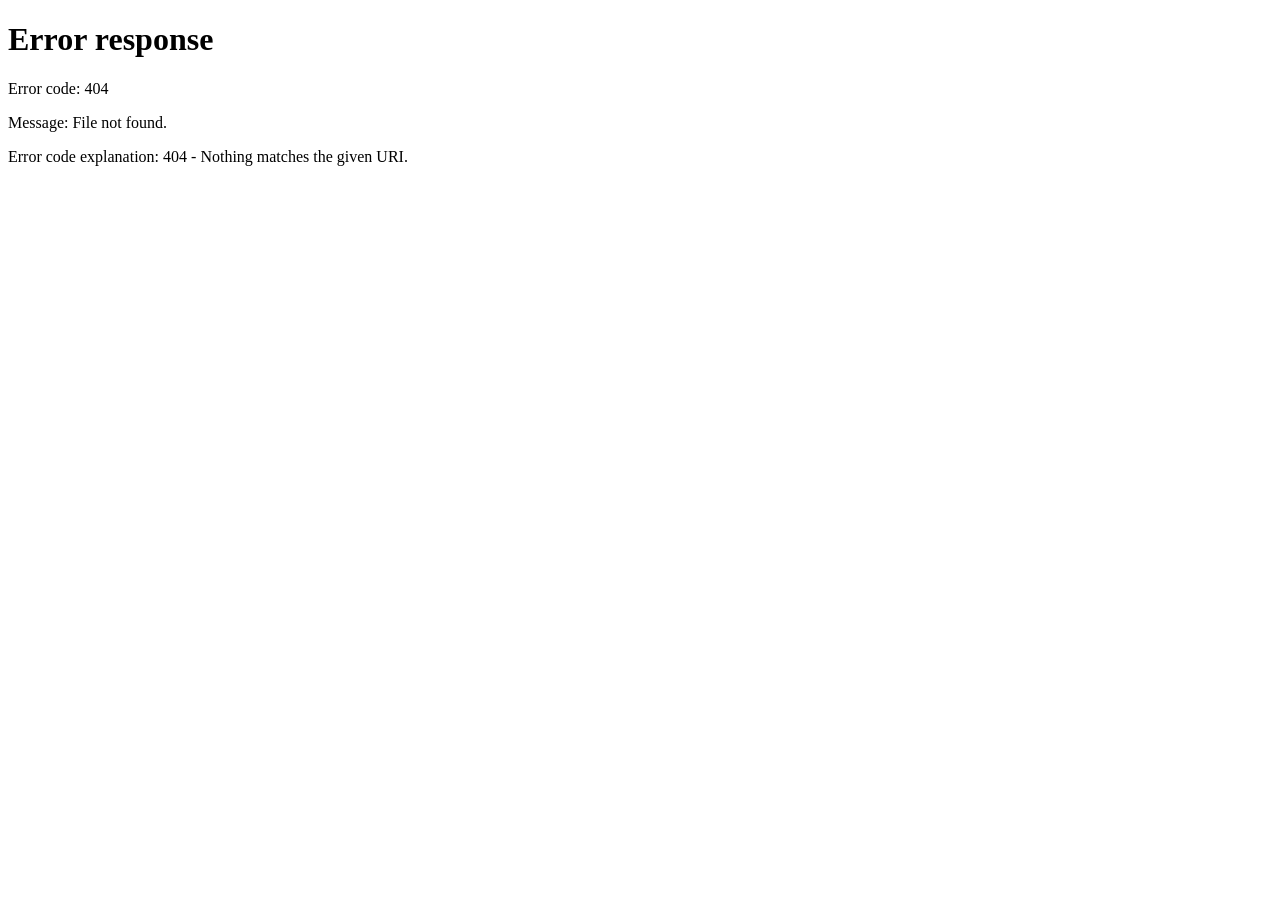
==== index.html @ e68f6989 "Merge pull request #26 from dkethan/feature/dev-01-making-minor-changes-sp-jan-15 Updated favicon li" ====
<!DOCTYPE html>
<html lang="en">
<head>
    <meta charset="UTF-8">
    <meta http-equiv="X-UA-Compatible" content="IE=edge">
    <meta name="viewport" content="width=device-width, initial-scale=1.0">
    <meta http-equiv="refresh" content="0; url=home">

    <title>Kethan Dosapati – AI Engineer Portfolio</title>
    <meta name="description" content="Kethan Dosapati is an AI Engineer specializing in GenAI, ML, Python, and production-ready AI tools. Official portfolio of Kethan Kiran Dosapati.">
    <meta name="keywords" content="Kethan Dosapati, Kethan Kiran Dosapati, dkethan, DKethan, Dosapati, Kethan, AI Engineer Portfolio">
    <meta name="author" content="Kethan Dosapati">
    <meta name="robots" content="index, follow">

    <meta name="google-site-verification" content="OGYdo1dRANcIHixd3IMehgqKYTwDNxTdDMfM6Z2a3nI" />

    <link rel="canonical" href="https://dkethan.github.io/portfolio/" />

    <link rel="manifest" href="site.webmanifest" />
    <link rel="icon" type="image/x-icon" href="assets/favicon.ico" />
    <link rel="shortcut icon" type="image/x-icon" href="assets/favicon.ico" />
    <link rel="icon" type="image/png" sizes="192x192" href="assets/favicon.png" />
    <link rel="icon" type="image/svg+xml" href="assets/favicon.svg" />
    <link rel="apple-touch-icon" sizes="180x180" href="assets/apple-touch-icon.png" />

    <meta property="og:type" content="website" />
    <meta property="og:url" content="https://dkethan.github.io/portfolio/" />
    <meta property="og:title" content="Kethan Dosapati – AI Engineer Portfolio" />
    <meta property="og:description" content="Official portfolio of Kethan Dosapati, AI Engineer. GenAI, ML, Python, computer vision and more." />
    <meta property="og:site_name" content="Kethan Dosapati Portfolio" />

    <script type="application/ld+json">
    {
      "@context": "https://schema.org",
      "@type": "Person",
      "name": "Kethan Dosapati",
      "alternateName": ["Kethan Kiran Dosapati", "D Kethan", "DKethan", "dkethan", "Dosapati Kethan"],
      "url": "https://dkethan.github.io/portfolio/",
      "jobTitle": "AI Engineer",
      "sameAs": [
        "https://github.com/DKethan",
        "https://www.linkedin.com/in/kethan-dosapati/"
      ]
    }
    </script>
</head>
<body>
    <p>Redirecting to <a href="home">Kethan Dosapati's Portfolio</a>...</p>
    <script>
        window.location.href = 'home';
    </script>
</body>
</html>
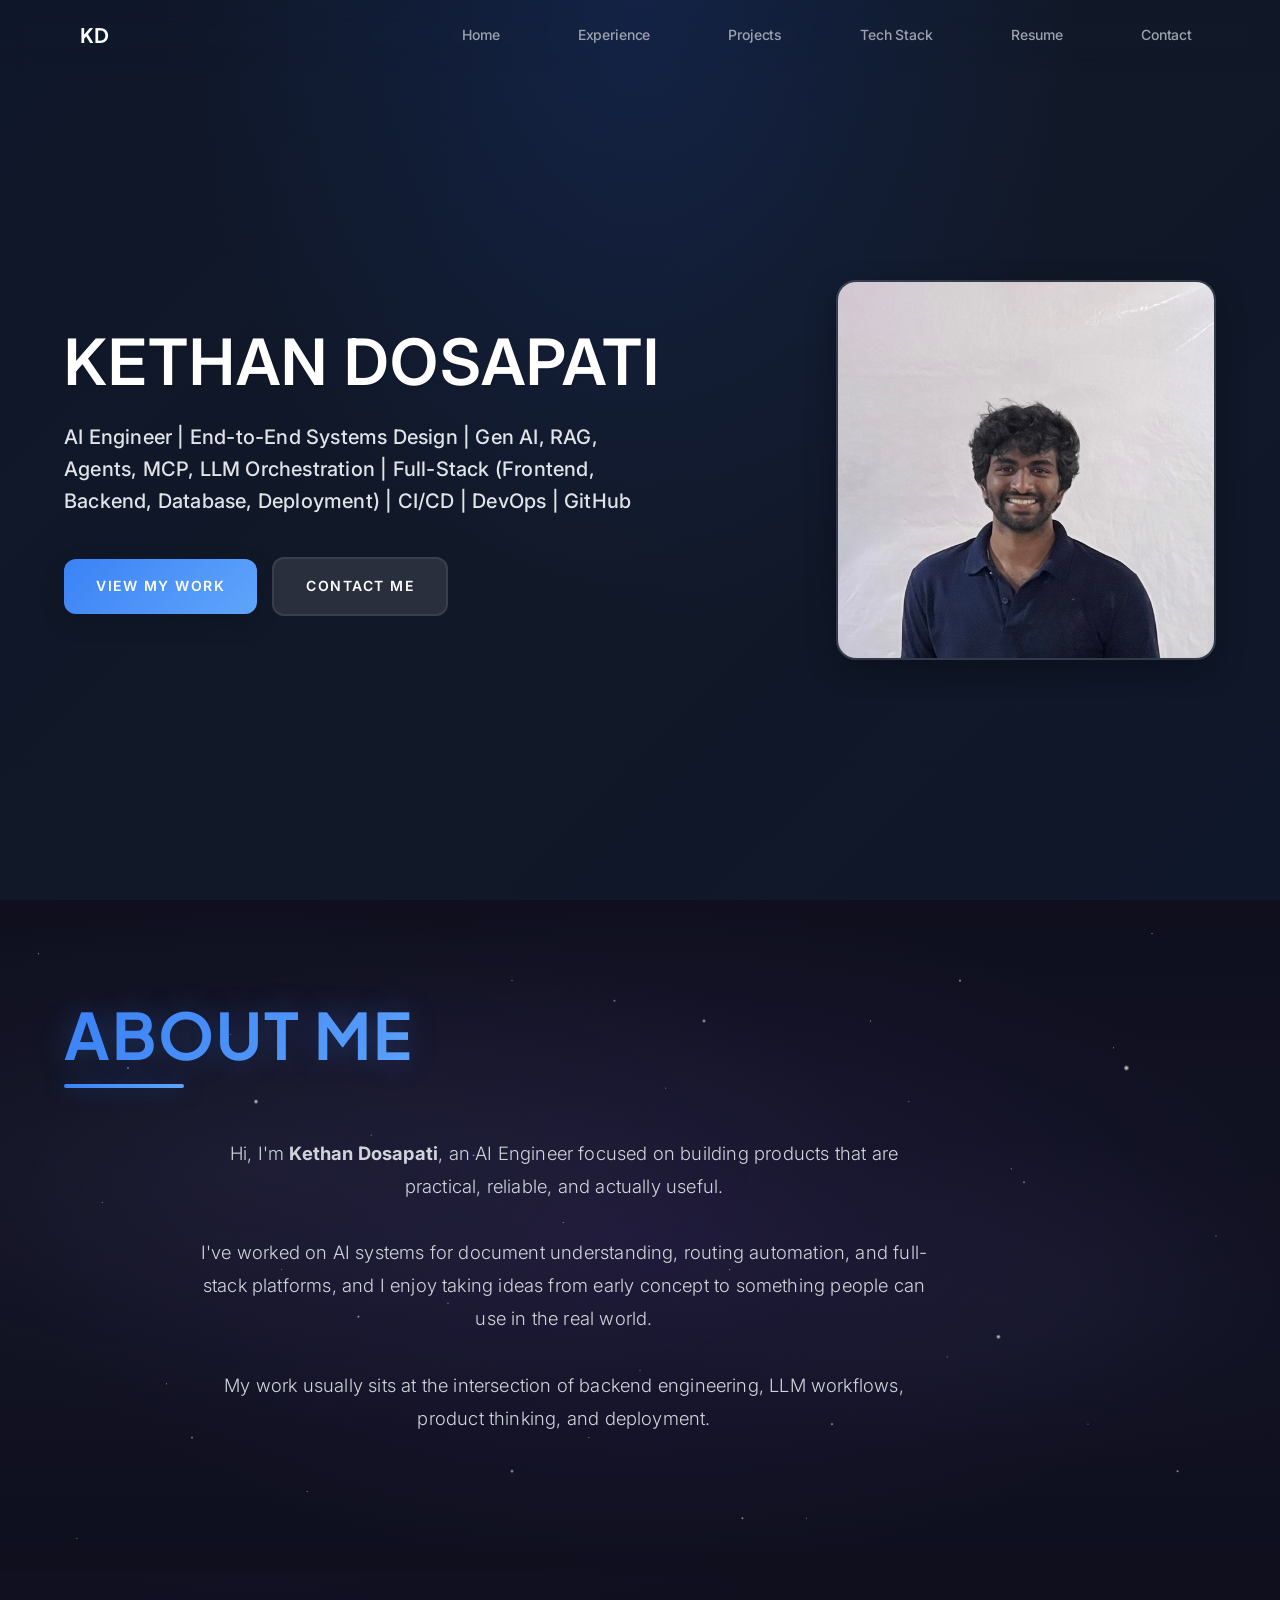
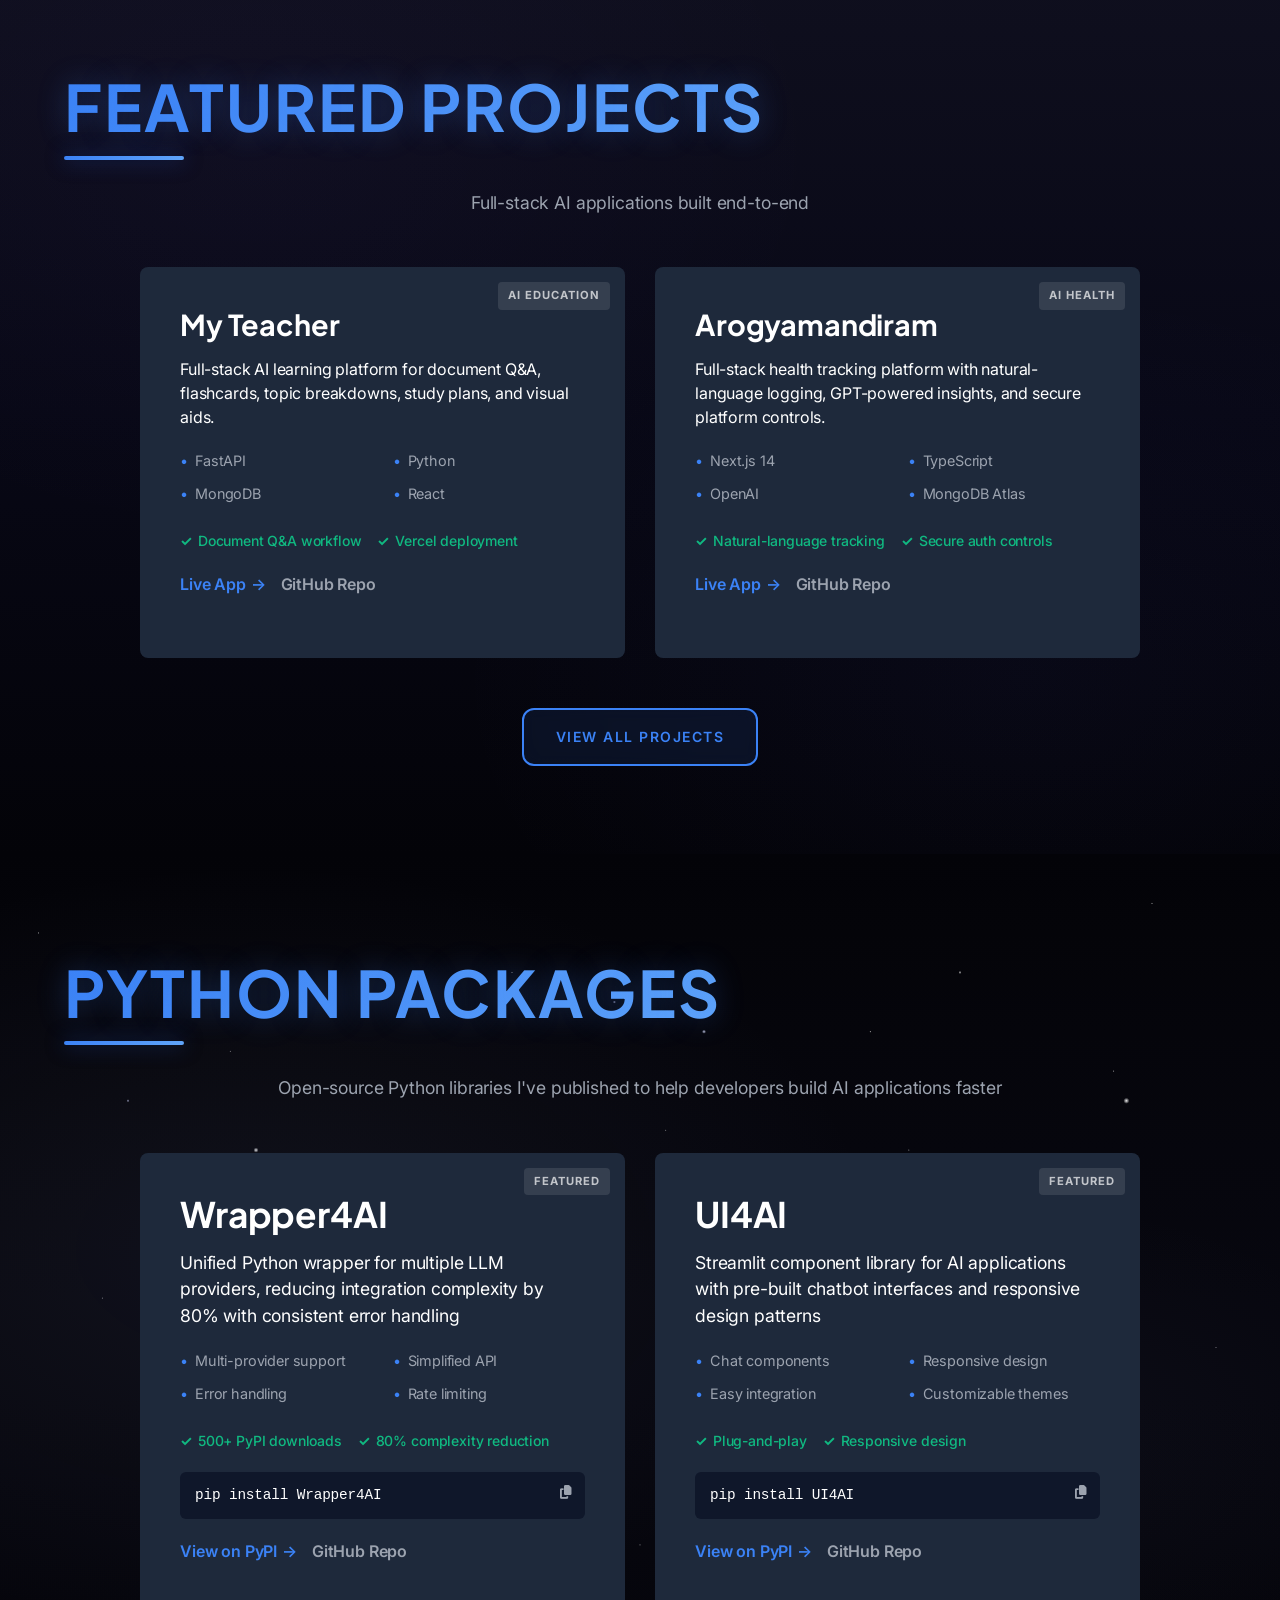
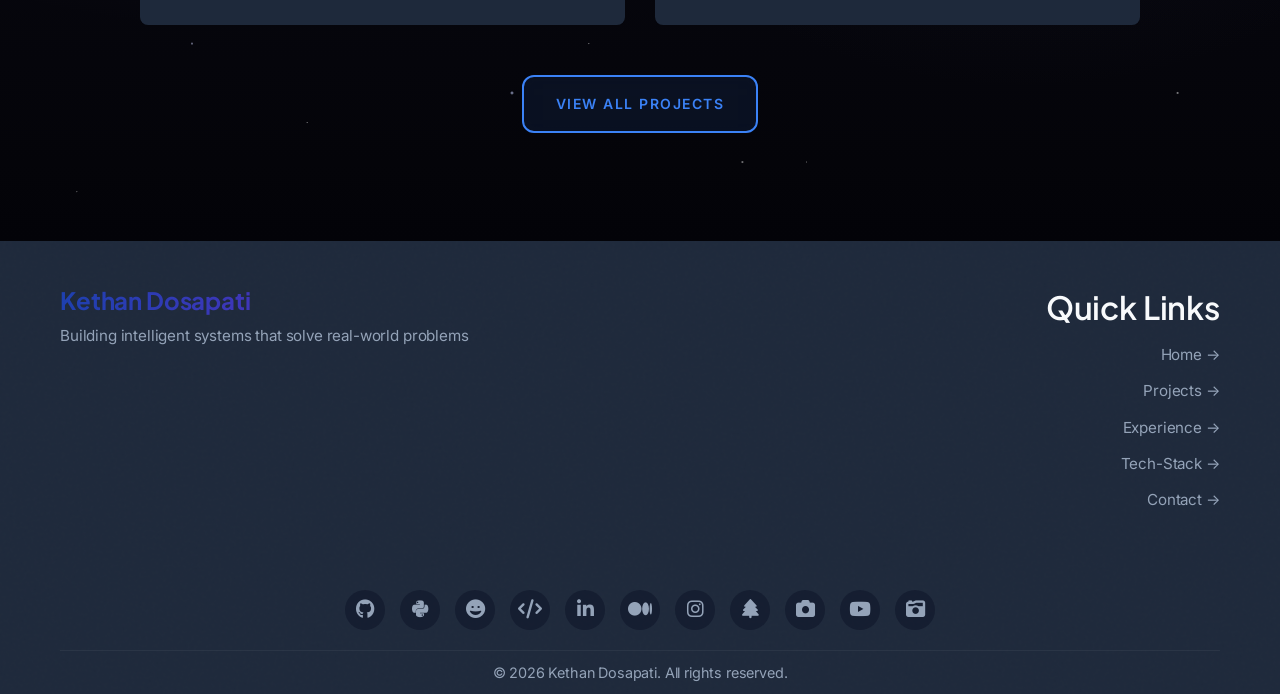
==== commit 6ac7737b: "Merge pull request #30 from dkethan/feature/dev-01-enhancing-portfolio Enhanced portfolio pages with" ====
--- a/index.html
+++ b/index.html
@@ -1,53 +1,387 @@
 <!DOCTYPE html>
 <html lang="en">
 <head>
-    <meta charset="UTF-8">
-    <meta http-equiv="X-UA-Compatible" content="IE=edge">
-    <meta name="viewport" content="width=device-width, initial-scale=1.0">
-    <meta http-equiv="refresh" content="0; url=home">
-
-    <title>Kethan Dosapati – AI Engineer Portfolio</title>
-    <meta name="description" content="Kethan Dosapati is an AI Engineer specializing in GenAI, ML, Python, and production-ready AI tools. Official portfolio of Kethan Kiran Dosapati.">
-    <meta name="keywords" content="Kethan Dosapati, Kethan Kiran Dosapati, dkethan, DKethan, Dosapati, Kethan, AI Engineer Portfolio">
-    <meta name="author" content="Kethan Dosapati">
-    <meta name="robots" content="index, follow">
-
-    <meta name="google-site-verification" content="OGYdo1dRANcIHixd3IMehgqKYTwDNxTdDMfM6Z2a3nI" />
-
-    <link rel="canonical" href="https://dkethan.github.io/portfolio/" />
-
-    <link rel="manifest" href="site.webmanifest" />
-    <link rel="icon" type="image/x-icon" href="assets/favicon.ico" />
-    <link rel="shortcut icon" type="image/x-icon" href="assets/favicon.ico" />
-    <link rel="icon" type="image/png" sizes="192x192" href="assets/favicon.png" />
-    <link rel="icon" type="image/svg+xml" href="assets/favicon.svg" />
-    <link rel="apple-touch-icon" sizes="180x180" href="assets/apple-touch-icon.png" />
-
-    <meta property="og:type" content="website" />
-    <meta property="og:url" content="https://dkethan.github.io/portfolio/" />
-    <meta property="og:title" content="Kethan Dosapati – AI Engineer Portfolio" />
-    <meta property="og:description" content="Official portfolio of Kethan Dosapati, AI Engineer. GenAI, ML, Python, computer vision and more." />
-    <meta property="og:site_name" content="Kethan Dosapati Portfolio" />
-
-    <script type="application/ld+json">
+  <meta charset="UTF-8">
+  <meta http-equiv="X-UA-Compatible" content="IE=edge">
+  <meta name="viewport" content="width=device-width, initial-scale=1.0, viewport-fit=cover">
+
+  <!-- Primary SEO Meta Tags -->
+  <title>Kethan Dosapati | AI Engineer Portfolio</title>
+  <meta name="description" content="Portfolio of Kethan Dosapati, an AI engineer building production-ready GenAI tools, chatbots, computer vision APIs, and Python packages.">
+  <meta name="keywords" content="Kethan Dosapati, Kethan Kiran Dosapati, D Kethan, Dosapati Kethan, DKethan, dkethan, AI Engineer, Machine Learning, Generative AI, Multi-Agent AI, Prompt Engineering, Python Developer, Web Scraping, API Development, Computer Vision, Wrapper4AI, UI4AI, Kethan Dosapati Portfolio">
+  <meta name="author" content="Kethan Dosapati">
+  <meta name="application-name" content="Kethan Dosapati Portfolio">
+  <meta name="apple-mobile-web-app-title" content="Kethan Dosapati">
+  <meta name="robots" content="index, follow">
+
+  <!-- Google Search Console Verification -->
+  <meta name="google-site-verification" content="OGYdo1dRANcIHixd3IMehgqKYTwDNxTdDMfM6Z2a3nI" />
+
+  <!-- Additional SEO Meta Tags -->
+  <meta name="geo.region" content="US-NJ" />
+  <meta name="geo.placename" content="New Jersey, USA" />
+  <meta name="dcterms.created" content="2024-01-01" />
+  <meta name="dcterms.modified" content="2026-04-13" />
+
+  <!-- Canonical & Sitemap -->
+  <link rel="canonical" href="https://dkethan.github.io/portfolio/" />
+  <link rel="sitemap" type="application/xml" title="Sitemap" href="https://dkethan.github.io/portfolio/sitemap.xml" />
+
+  <!-- rel="me" for IndieWeb / profile verification -->
+  <link rel="me" href="https://github.com/DKethan" />
+  <link rel="me" href="https://pypi.org/user/dkethan/" />
+  <link rel="me" href="https://huggingface.co/DKethan" />
+  <link rel="me" href="https://share.streamlit.io/user/dkethan" />
+  <link rel="me" href="https://www.linkedin.com/in/kethan-dosapati/" />
+  <link rel="me" href="https://medium.com/@kethandosapati" />
+  <link rel="me" href="https://www.instagram.com/kethandosapati/" />
+  <link rel="me" href="https://linktr.ee/kethandosapati" />
+  <link rel="me" href="https://www.instagram.com/filmicharmony/" />
+  <link rel="me" href="https://www.youtube.com/channel/UCZjJz4iOz0rrOAl9l2_hz7Q" />
+  <link rel="me" href="https://vsco.co/thekethan/gallery" />
+
+  <!-- Open Graph / Facebook -->
+  <meta property="og:locale" content="en_US" />
+  <meta property="og:type" content="website" />
+  <meta property="og:url" content="https://dkethan.github.io/portfolio/" />
+  <meta property="og:title" content="Kethan Dosapati | AI Engineer Portfolio" />
+  <meta property="og:description" content="Portfolio of Kethan Dosapati featuring GenAI tools, chatbots, vision APIs, and Python packages." />
+  <meta property="og:image" content="https://dkethan.github.io/portfolio/assets/preview.png" />
+  <meta property="og:image:width" content="1200" />
+  <meta property="og:image:height" content="630" />
+  <meta property="og:image:alt" content="Kethan Dosapati AI Engineer Portfolio" />
+  <meta property="og:site_name" content="Kethan Dosapati Portfolio" />
+
+  <!-- Twitter Card -->
+  <meta name="twitter:card" content="summary_large_image" />
+  <meta name="twitter:site" content="@kethandosapati" />
+  <meta name="twitter:creator" content="@kethandosapati" />
+  <meta name="twitter:title" content="Kethan Dosapati | AI Engineer Portfolio" />
+  <meta name="twitter:description" content="Production-ready GenAI tools, chatbots, computer vision APIs, and Python libraries by Kethan Dosapati." />
+  <meta name="twitter:image" content="https://dkethan.github.io/portfolio/assets/preview.png" />
+  <meta name="twitter:image:alt" content="Kethan Dosapati AI Engineer Portfolio" />
+
+  <link rel="manifest" href="site.webmanifest" />
+  <link rel="icon" type="image/x-icon" href="assets/favicon.ico" />
+  <link rel="shortcut icon" type="image/x-icon" href="assets/favicon.ico" />
+  <link rel="icon" type="image/png" sizes="192x192" href="assets/favicon.png" />
+  <link rel="icon" type="image/svg+xml" href="assets/favicon.svg" />
+  <link rel="apple-touch-icon" sizes="180x180" href="assets/apple-touch-icon.png" />
+
+  <!-- Styles & Fonts -->
+  <link rel="stylesheet" href="assets/css/main.css">
+  <link href="https://fonts.googleapis.com/css2?family=Inter:wght@400;500;600;700&family=Plus+Jakarta+Sans:wght@500;600;700&display=swap" rel="stylesheet">
+  <link rel="stylesheet" href="https://cdn.jsdelivr.net/npm/@fortawesome/fontawesome-free@6.4.0/css/all.min.css">
+
+  <!-- Structured Data (JSON-LD) -->
+  <script type="application/ld+json">
     {
       "@context": "https://schema.org",
-      "@type": "Person",
-      "name": "Kethan Dosapati",
-      "alternateName": ["Kethan Kiran Dosapati", "D Kethan", "DKethan", "dkethan", "Dosapati Kethan"],
-      "url": "https://dkethan.github.io/portfolio/",
-      "jobTitle": "AI Engineer",
-      "sameAs": [
-        "https://github.com/DKethan",
-        "https://www.linkedin.com/in/kethan-dosapati/"
+      "@graph": [
+        {
+          "@type": "ProfilePage",
+          "@id": "https://dkethan.github.io/portfolio/",
+          "name": "Kethan Dosapati Portfolio",
+          "description": "Official portfolio of Kethan Dosapati, AI Engineer",
+          "url": "https://dkethan.github.io/portfolio/",
+          "mainEntity": {
+            "@type": "Person",
+            "@id": "https://dkethan.github.io/portfolio/#person",
+            "name": "Kethan Dosapati",
+            "alternateName": ["Kethan Kiran Dosapati", "D Kethan", "Dosapati Kethan", "DKethan", "dkethan", "kethandosapati"],
+            "url": "https://dkethan.github.io/portfolio/",
+            "image": "https://dkethan.github.io/portfolio/assets/profile.jpg",
+            "jobTitle": "AI Engineer",
+            "description": "I'm an AI Engineer specializing in production-ready GenAI tools, chatbots, computer vision APIs, and Python packages",
+            "email": "kethandosapati@gmail.com",
+            "address": {
+              "@type": "PostalAddress",
+              "addressRegion": "New Jersey",
+              "addressCountry": "USA"
+            },
+            "knowsAbout": [
+              "Artificial Intelligence",
+              "Machine Learning",
+              "Generative AI",
+              "Computer Vision",
+              "Python Programming",
+              "API Development",
+              "Web Scraping",
+              "Multi-Agent AI"
+            ],
+            "worksFor": {
+              "@type": "Organization",
+              "name": "Open to Opportunities"
+            },
+            "sameAs": [
+              "https://github.com/DKethan",
+              "https://pypi.org/user/dkethan/",
+              "https://huggingface.co/DKethan",
+              "https://share.streamlit.io/user/dkethan",
+              "https://www.linkedin.com/in/kethan-dosapati/",
+              "https://medium.com/@kethandosapati",
+              "https://www.instagram.com/kethandosapati/",
+              "https://linktr.ee/kethandosapati",
+              "https://www.instagram.com/filmicharmony/",
+              "https://www.youtube.com/channel/UCZjJz4iOz0rrOAl9l2_hz7Q",
+              "https://vsco.co/thekethan/gallery"
+            ]
+          }
+        },
+        {
+          "@type": "WebSite",
+          "@id": "https://dkethan.github.io/portfolio/#website",
+          "url": "https://dkethan.github.io/portfolio/",
+          "name": "Kethan Dosapati Portfolio",
+          "alternateName": "Kethan Dosapati",
+          "sameAs": [
+            "https://github.com/DKethan",
+            "https://pypi.org/user/dkethan/",
+            "https://huggingface.co/DKethan",
+            "https://share.streamlit.io/user/dkethan",
+            "https://www.linkedin.com/in/kethan-dosapati/",
+            "https://medium.com/@kethandosapati",
+            "https://www.instagram.com/kethandosapati/",
+            "https://linktr.ee/kethandosapati",
+            "https://www.instagram.com/filmicharmony/",
+            "https://www.youtube.com/channel/UCZjJz4iOz0rrOAl9l2_hz7Q",
+            "https://vsco.co/thekethan/gallery"
+          ]
+        },
+        {
+          "@type": "SoftwareSourceCode",
+          "name": "Wrapper4AI",
+          "description": "Unified Python wrapper for multiple LLM providers, reducing integration complexity by 80% with consistent error handling",
+          "programmingLanguage": "Python",
+          "codeRepository": "https://github.com/DKethan/Wrapper4AI",
+          "downloadUrl": "https://pypi.org/project/wrapper4ai/",
+          "author": {
+            "@type": "Person",
+            "name": "Kethan Dosapati"
+          },
+          "applicationCategory": "DeveloperApplication",
+          "operatingSystem": "Cross-platform"
+        },
+        {
+          "@type": "SoftwareSourceCode",
+          "name": "UI4AI",
+          "description": "Streamlit component library for AI applications with pre-built chatbot interfaces and responsive design patterns",
+          "programmingLanguage": "Python",
+          "codeRepository": "https://github.com/DKethan/UI4AI",
+          "downloadUrl": "https://pypi.org/project/ui4ai/",
+          "author": {
+            "@type": "Person",
+            "name": "Kethan Dosapati"
+          },
+          "applicationCategory": "DeveloperApplication",
+          "operatingSystem": "Cross-platform"
+        },
+        {
+          "@type": "BreadcrumbList",
+          "itemListElement": [
+            { "@type": "ListItem", "position": 1, "name": "Home", "item": "https://dkethan.github.io/portfolio/" },
+            { "@type": "ListItem", "position": 2, "name": "Projects", "item": "https://dkethan.github.io/portfolio/projects" },
+            { "@type": "ListItem", "position": 3, "name": "Experience", "item": "https://dkethan.github.io/portfolio/experience" },
+            { "@type": "ListItem", "position": 4, "name": "Tech Stack", "item": "https://dkethan.github.io/portfolio/tech-stack" },
+            { "@type": "ListItem", "position": 5, "name": "Resume", "item": "https://dkethan.github.io/portfolio/resume" },
+            { "@type": "ListItem", "position": 6, "name": "Contact", "item": "https://dkethan.github.io/portfolio/contact" }
+          ]
+        }
       ]
     }
-    </script>
+  </script>
 </head>
 <body>
-    <p>Redirecting to <a href="home">Kethan Dosapati's Portfolio</a>...</p>
-    <script>
-        window.location.href = 'home';
-    </script>
+<!-- Comet Layer -->
+<div id="comet-layer" aria-hidden="true"></div>
+
+<!-- Navigation Placeholder -->
+<div id="navbar-placeholder"></div>
+
+<!-- Hero Section -->
+<section class="hero">
+  <div class="starfield">
+    <div class="stars stars-small"></div>
+    <div class="stars stars-medium"></div>
+    <div class="stars stars-large"></div>
+    <div class="solar-glow"></div>
+  </div>
+  <div class="container">
+    <div class="hero-content fade-in">
+      <h1 class="hero-title">KETHAN DOSAPATI</h1>
+      <p class="hero-positioning">AI Engineer | End-to-End Systems Design | Gen AI, RAG, Agents, MCP, LLM Orchestration | Full-Stack (Frontend, Backend, Database, Deployment) | CI/CD | DevOps | GitHub</p>
+      <div class="hero-buttons">
+        <a href="projects" class="btn btn-primary">VIEW MY WORK</a>
+        <a href="contact" class="btn btn-secondary">CONTACT ME</a>
+      </div>
+    </div>
+    <div class="hero-image fade-in">
+      <img src="assets/profile.jpg" alt="Portrait of Kethan Dosapati, AI Engineer" class="profile-img">
+    </div>
+  </div>
+</section>
+
+<!-- About Section -->
+<section id="about" class="section about">
+  <div class="starfield-grey">
+    <div class="stars stars-grey-sm"></div>
+    <div class="stars stars-grey-md"></div>
+    <div class="stars stars-grey-lg"></div>
+    <div class="grey-nebula"></div>
+  </div>
+  <div class="container">
+    <h2 class="section-title">About Me</h2>
+    <div class="about-content">
+      <p>
+        Hi, I'm <strong>Kethan Dosapati</strong>, an AI Engineer focused on building products that are practical, reliable, and actually useful.
+        <br><br>
+        I've worked on AI systems for document understanding, routing automation, and full-stack platforms, and I enjoy taking ideas from early concept to something people can use in the real world.
+        <br><br>
+        My work usually sits at the intersection of backend engineering, LLM workflows, product thinking, and deployment.
+        <br><br>
+      </p>
+    </div>
+  </div>
+</section>
+
+<!-- Featured Projects Section -->
+<section id="featured-projects" class="section featured-projects-section">
+  <div class="starfield">
+    <div class="stars stars-small"></div>
+    <div class="stars stars-medium"></div>
+    <div class="stars stars-large"></div>
+    <div class="solar-glow packages-glow"></div>
+  </div>
+  <div class="container">
+    <h2 class="section-title">FEATURED PROJECTS</h2>
+    <p class="section-subtitle">Full-stack AI applications built end-to-end</p>
+    <div class="packages-featured">
+      <!-- My Teacher -->
+      <div class="package-card featured">
+        <div class="package-badge">AI EDUCATION</div>
+        <div class="package-header">
+          <h3>My Teacher</h3>
+        </div>
+        <p class="package-desc">Full-stack AI learning platform for document Q&A, flashcards, topic breakdowns, study plans, and visual aids.</p>
+        <div class="package-features">
+          <span class="feature">FastAPI</span>
+          <span class="feature">Python</span>
+          <span class="feature">MongoDB</span>
+          <span class="feature">React</span>
+        </div>
+        <div class="package-metrics">
+          <span class="metric">Document Q&A workflow</span>
+          <span class="metric">Vercel deployment</span>
+        </div>
+        <div class="package-links">
+          <a href="https://my-teacher-ai.vercel.app/index" class="package-link" target="_blank">Live App</a>
+          <a href="https://github.com/krutrimamedhassu/my-teacher" class="package-link-secondary" target="_blank">GitHub Repo</a>
+        </div>
+      </div>
+      <!-- Arogyamandiram -->
+      <div class="package-card featured">
+        <div class="package-badge">AI HEALTH</div>
+        <div class="package-header">
+          <h3>Arogyamandiram</h3>
+        </div>
+        <p class="package-desc">Full-stack health tracking platform with natural-language logging, GPT-powered insights, and secure platform controls.</p>
+        <div class="package-features">
+          <span class="feature">Next.js 14</span>
+          <span class="feature">TypeScript</span>
+          <span class="feature">OpenAI</span>
+          <span class="feature">MongoDB Atlas</span>
+        </div>
+        <div class="package-metrics">
+          <span class="metric">Natural-language tracking</span>
+          <span class="metric">Secure auth controls</span>
+        </div>
+        <div class="package-links">
+          <a href="https://arogyamandiram.vercel.app/" class="package-link" target="_blank">Live App</a>
+          <a href="https://github.com/utsaaham/arogyamandiram" class="package-link-secondary" target="_blank">GitHub Repo</a>
+        </div>
+      </div>
+    </div>
+    <div class="text-center">
+      <a href="projects" class="btn btn-outline">VIEW ALL PROJECTS</a>
+    </div>
+  </div>
+</section>
+
+<!-- Packages Section -->
+<section id="packages" class="section packages-section">
+  <div class="starfield-grey">
+    <div class="stars stars-grey-sm"></div>
+    <div class="stars stars-grey-md"></div>
+    <div class="stars stars-grey-lg"></div>
+    <div class="grey-nebula"></div>
+  </div>
+  <div class="container">
+    <h2 class="section-title">PYTHON PACKAGES</h2>
+    <p class="section-subtitle">Open-source Python libraries I've published to help developers build AI applications faster</p>
+    <div class="packages-featured">
+      <!-- Package 1 -->
+      <div class="package-card featured">
+        <div class="package-badge">FEATURED</div>
+        <div class="package-header">
+          <h3>Wrapper4AI</h3>
+        </div>
+        <p class="package-desc">Unified Python wrapper for multiple LLM providers, reducing integration complexity by 80% with consistent error handling</p>
+        <div class="package-features">
+          <span class="feature">Multi-provider support</span>
+          <span class="feature">Simplified API</span>
+          <span class="feature">Error handling</span>
+          <span class="feature">Rate limiting</span>
+        </div>
+        <div class="package-metrics">
+          <span class="metric">500+ PyPI downloads</span>
+          <span class="metric">80% complexity reduction</span>
+        </div>
+        <div class="code-snippet">
+          <pre><code>pip install Wrapper4AI</code></pre>
+          <button class="copy-btn" data-clipboard-text="pip install Wrapper4AI"><i class="fas fa-copy"></i></button>
+        </div>
+        <div class="package-links">
+          <a href="https://pypi.org/project/wrapper4ai/" class="package-link" target="_blank">View on PyPI</a>
+          <a href="https://github.com/DKethan/Wrapper4AI" class="package-link-secondary" target="_blank">GitHub Repo</a>
+        </div>
+      </div>
+      <!-- Package 2 -->
+      <div class="package-card featured">
+        <div class="package-badge">FEATURED</div>
+        <div class="package-header">
+          <h3>UI4AI</h3>
+        </div>
+        <p class="package-desc">Streamlit component library for AI applications with pre-built chatbot interfaces and responsive design patterns</p>
+        <div class="package-features">
+          <span class="feature">Chat components</span>
+          <span class="feature">Responsive design</span>
+          <span class="feature">Easy integration</span>
+          <span class="feature">Customizable themes</span>
+        </div>
+        <div class="package-metrics">
+          <span class="metric">Plug-and-play</span>
+          <span class="metric">Responsive design</span>
+        </div>
+        <div class="code-snippet">
+          <pre><code>pip install UI4AI</code></pre>
+          <button class="copy-btn" data-clipboard-text="pip install UI4AI"><i class="fas fa-copy"></i></button>
+        </div>
+        <div class="package-links">
+          <a href="https://pypi.org/project/ui4ai/" class="package-link" target="_blank">View on PyPI</a>
+          <a href="https://github.com/DKethan/UI4AI" class="package-link-secondary" target="_blank">GitHub Repo</a>
+        </div>
+      </div>
+    </div>
+    <div class="text-center">
+      <a href="projects" class="btn btn-outline">VIEW ALL PROJECTS</a>
+    </div>
+  </div>
+</section>
+
+<!-- Footer Placeholder -->
+<div id="footer-placeholder"></div>
+
+<script src="assets/components.js"></script>
+<script src="assets/script.js"></script>
 </body>
 </html>
--- a/assets/css/main.css
+++ b/assets/css/main.css
@@ -0,0 +1,41 @@
+/* ===== Main CSS Import File ===== */
+/* This file imports all the separate CSS modules */
+
+/* 1. Base/Foundation */
+@import url('./base.css');
+
+/* 2. Buttons */
+@import url('./buttons.css');
+
+/* 3. Navigation */
+@import url('./navbar.css');
+
+/* 4. Hero/Header */
+@import url('./hero.css');
+
+/* 5. Home Page Specific */
+@import url('./home.css');
+
+/* 6. About Section */
+@import url('./about.css');
+
+/* 7. Projects */
+@import url('./projects.css');
+
+/* 8. Experience */
+@import url('./experience.css');
+
+/* 9. Contact */
+@import url('./contact.css');
+
+/* 10. Tech Stack */
+@import url('./tech-stack.css');
+
+/* 11. Resume */
+@import url('./resume.css');
+
+/* 12. Footer */
+@import url('./footer.css');
+
+/* 13. Responsive */
+@import url('./responsive.css');
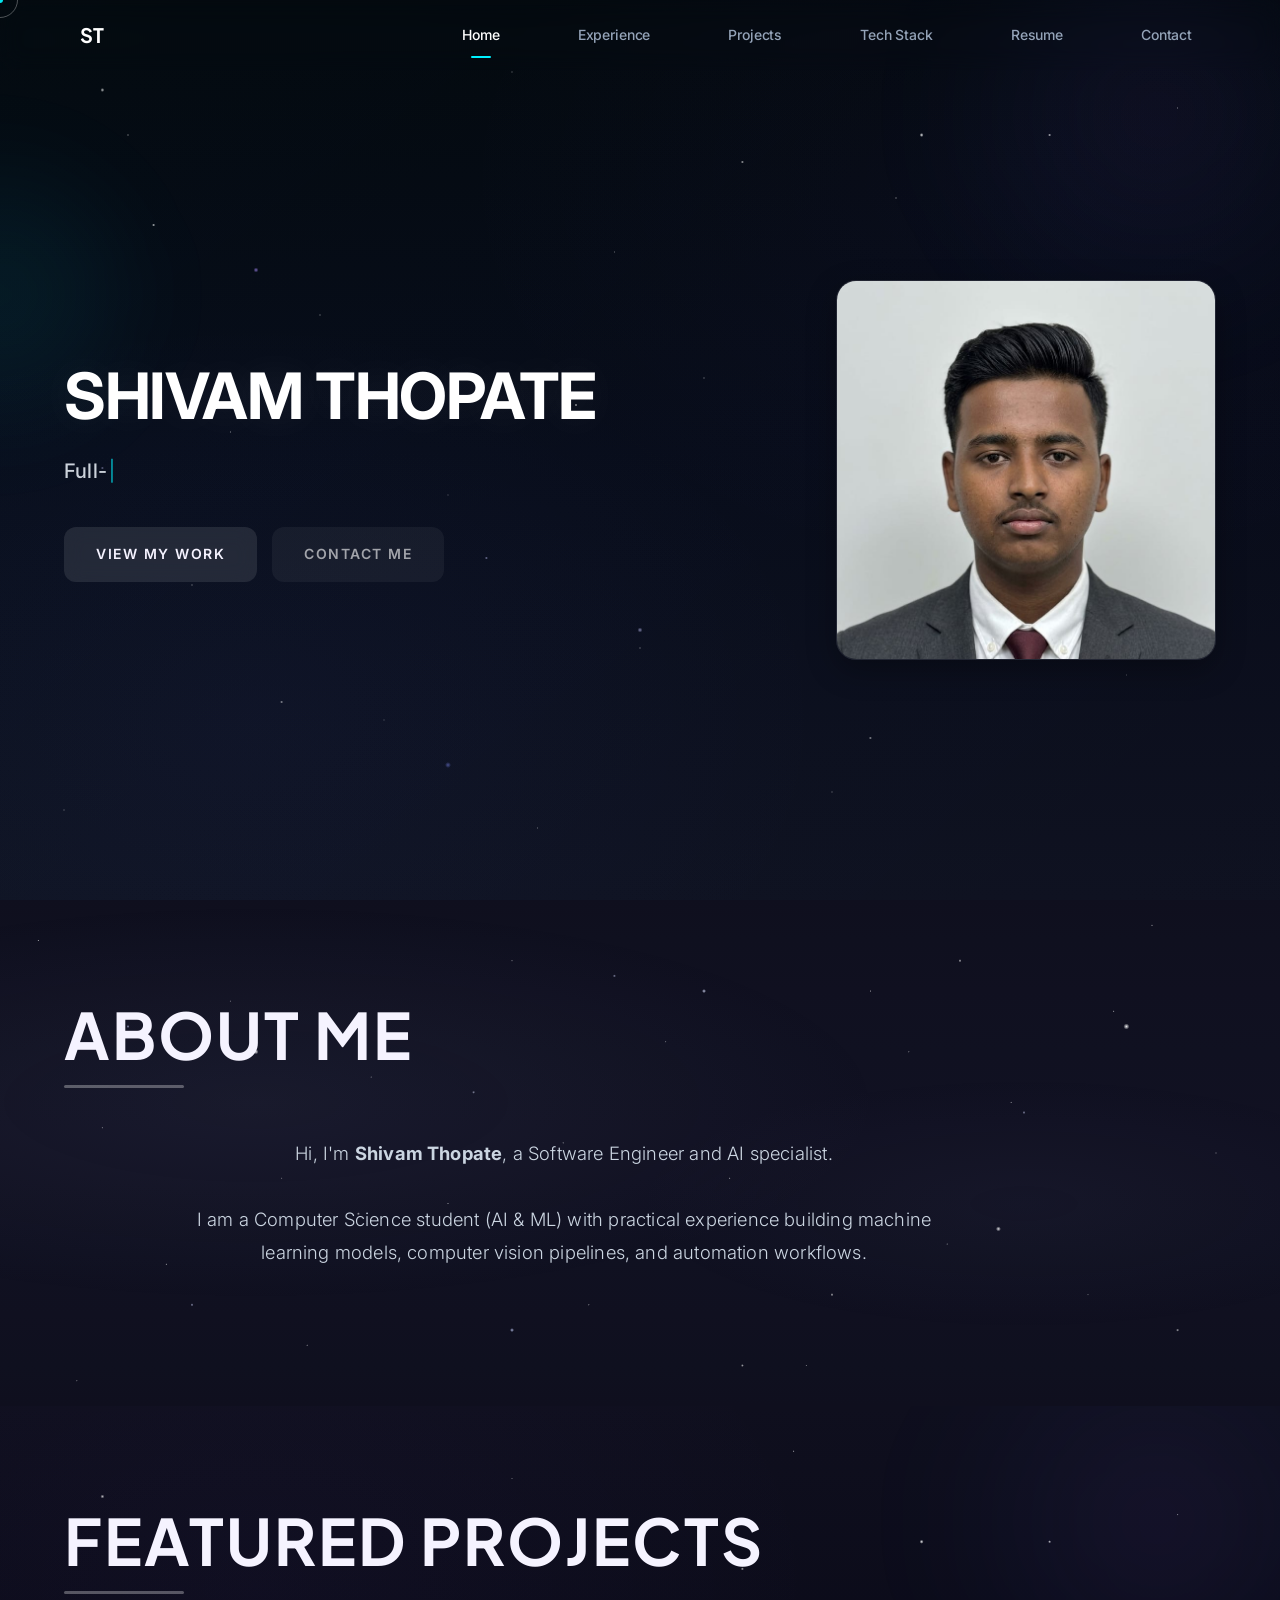
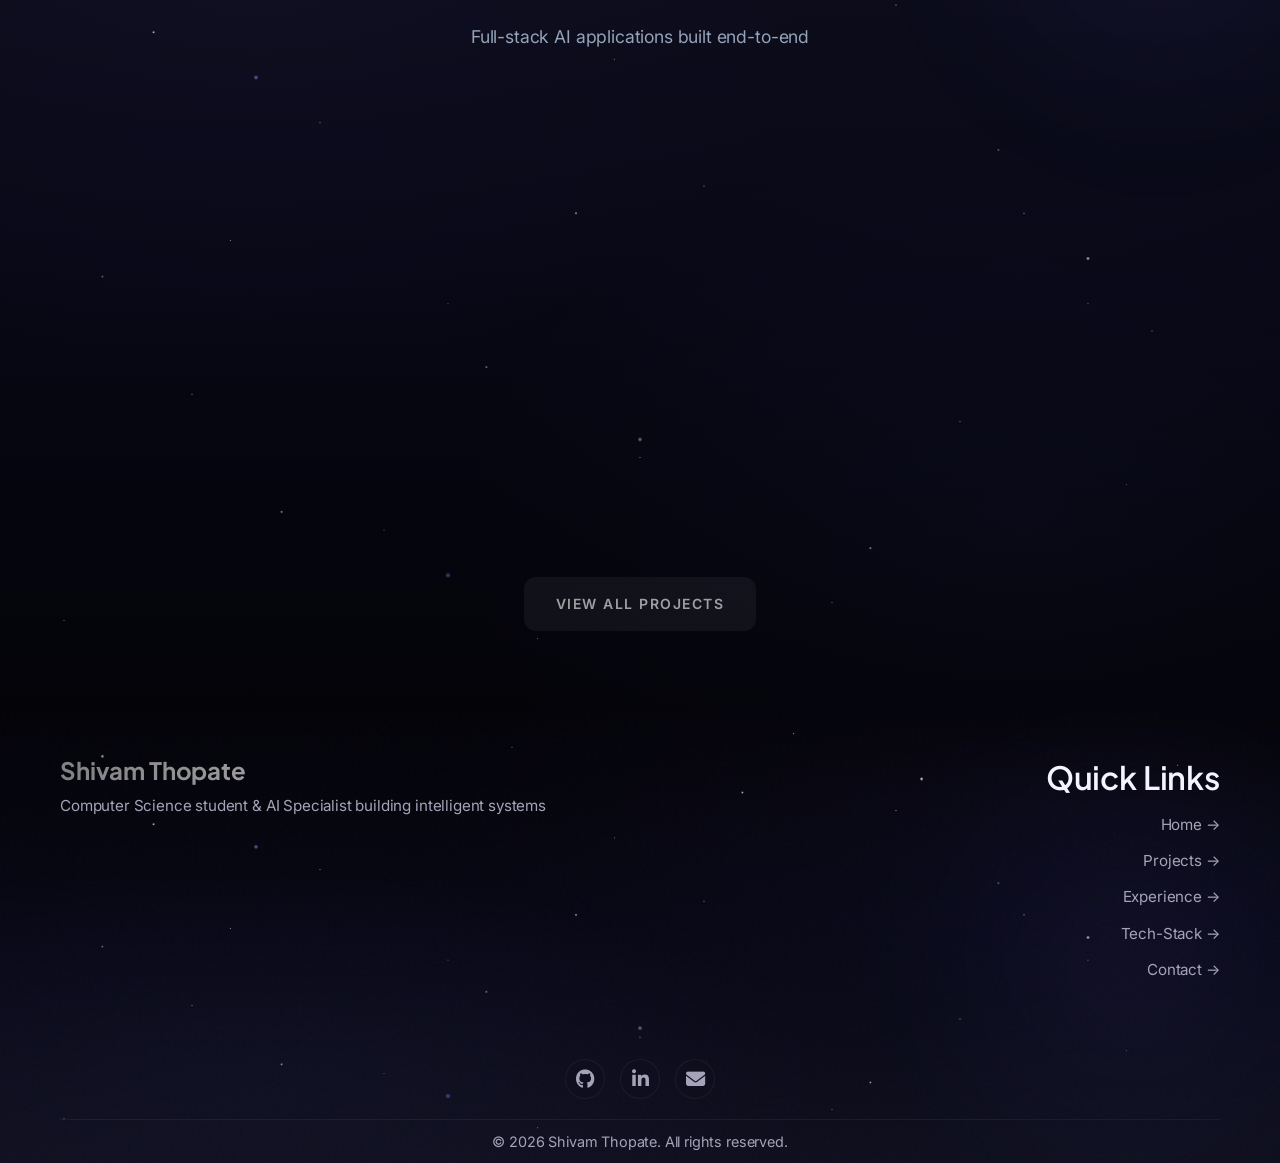
==== commit c6e5d316: "Enhance UI with premium interactions, SEO updates, and custom CSS bundling" ====
--- a/index.html
+++ b/index.html
@@ -6,60 +6,42 @@
   <meta name="viewport" content="width=device-width, initial-scale=1.0, viewport-fit=cover">
 
   <!-- Primary SEO Meta Tags -->
-  <title>Kethan Dosapati | AI Engineer Portfolio</title>
-  <meta name="description" content="Portfolio of Kethan Dosapati, an AI engineer building production-ready GenAI tools, chatbots, computer vision APIs, and Python packages.">
-  <meta name="keywords" content="Kethan Dosapati, Kethan Kiran Dosapati, D Kethan, Dosapati Kethan, DKethan, dkethan, AI Engineer, Machine Learning, Generative AI, Multi-Agent AI, Prompt Engineering, Python Developer, Web Scraping, API Development, Computer Vision, Wrapper4AI, UI4AI, Kethan Dosapati Portfolio">
-  <meta name="author" content="Kethan Dosapati">
-  <meta name="application-name" content="Kethan Dosapati Portfolio">
-  <meta name="apple-mobile-web-app-title" content="Kethan Dosapati">
+  <title>Shivam Thopate | Portfolio</title>
+  <meta name="description" content="Portfolio of Shivam Thopate, a Software Engineer & AI Specialist.">
+  <meta name="keywords" content="Shivam Thopate, Software Engineer & AI Specialist, Machine Learning, Full-Stack Developer, Computer Vision, React, Pune">
+  <meta name="author" content="Shivam Thopate">
+  <meta name="application-name" content="Shivam Thopate Portfolio">
+  <meta name="apple-mobile-web-app-title" content="Shivam Thopate">
   <meta name="robots" content="index, follow">
 
   <!-- Google Search Console Verification -->
   <meta name="google-site-verification" content="OGYdo1dRANcIHixd3IMehgqKYTwDNxTdDMfM6Z2a3nI" />
 
   <!-- Additional SEO Meta Tags -->
-  <meta name="geo.region" content="US-NJ" />
-  <meta name="geo.placename" content="New Jersey, USA" />
+  <meta name="geo.region" content="IN-MH" />
+  <meta name="geo.placename" content="Pune, India" />
   <meta name="dcterms.created" content="2024-01-01" />
   <meta name="dcterms.modified" content="2026-04-13" />
 
   <!-- Canonical & Sitemap -->
-  <link rel="canonical" href="https://dkethan.github.io/portfolio/" />
-  <link rel="sitemap" type="application/xml" title="Sitemap" href="https://dkethan.github.io/portfolio/sitemap.xml" />
+  <link rel="canonical" href="https://ShivamThopate.github.io/portfolio/" />
+  <link rel="sitemap" type="application/xml" title="Sitemap" href="https://ShivamThopate.github.io/portfolio/sitemap.xml" />
 
   <!-- rel="me" for IndieWeb / profile verification -->
-  <link rel="me" href="https://github.com/DKethan" />
-  <link rel="me" href="https://pypi.org/user/dkethan/" />
-  <link rel="me" href="https://huggingface.co/DKethan" />
-  <link rel="me" href="https://share.streamlit.io/user/dkethan" />
-  <link rel="me" href="https://www.linkedin.com/in/kethan-dosapati/" />
-  <link rel="me" href="https://medium.com/@kethandosapati" />
-  <link rel="me" href="https://www.instagram.com/kethandosapati/" />
-  <link rel="me" href="https://linktr.ee/kethandosapati" />
-  <link rel="me" href="https://www.instagram.com/filmicharmony/" />
-  <link rel="me" href="https://www.youtube.com/channel/UCZjJz4iOz0rrOAl9l2_hz7Q" />
-  <link rel="me" href="https://vsco.co/thekethan/gallery" />
+  <link rel="me" href="https://github.com/ShivamThopate" />
+  <link rel="me" href="https://www.linkedin.com/in/shivam-thopate-582119304" />
 
   <!-- Open Graph / Facebook -->
   <meta property="og:locale" content="en_US" />
   <meta property="og:type" content="website" />
-  <meta property="og:url" content="https://dkethan.github.io/portfolio/" />
-  <meta property="og:title" content="Kethan Dosapati | AI Engineer Portfolio" />
-  <meta property="og:description" content="Portfolio of Kethan Dosapati featuring GenAI tools, chatbots, vision APIs, and Python packages." />
-  <meta property="og:image" content="https://dkethan.github.io/portfolio/assets/preview.png" />
-  <meta property="og:image:width" content="1200" />
-  <meta property="og:image:height" content="630" />
-  <meta property="og:image:alt" content="Kethan Dosapati AI Engineer Portfolio" />
-  <meta property="og:site_name" content="Kethan Dosapati Portfolio" />
+  <meta property="og:title" content="Shivam Thopate | Portfolio" />
+  <meta property="og:description" content="Portfolio of Shivam Thopate, Software Engineer and AI specialist." />
+  <meta property="og:site_name" content="Shivam Thopate Portfolio" />
 
   <!-- Twitter Card -->
   <meta name="twitter:card" content="summary_large_image" />
-  <meta name="twitter:site" content="@kethandosapati" />
-  <meta name="twitter:creator" content="@kethandosapati" />
-  <meta name="twitter:title" content="Kethan Dosapati | AI Engineer Portfolio" />
-  <meta name="twitter:description" content="Production-ready GenAI tools, chatbots, computer vision APIs, and Python libraries by Kethan Dosapati." />
-  <meta name="twitter:image" content="https://dkethan.github.io/portfolio/assets/preview.png" />
-  <meta name="twitter:image:alt" content="Kethan Dosapati AI Engineer Portfolio" />
+  <meta name="twitter:title" content="Shivam Thopate | Portfolio" />
+  <meta name="twitter:description" content="Portfolio of Shivam Thopate, Software Engineer and AI specialist." />
 
   <link rel="manifest" href="site.webmanifest" />
   <link rel="icon" type="image/x-icon" href="assets/favicon.ico" />
@@ -68,8 +50,13 @@
   <link rel="icon" type="image/svg+xml" href="assets/favicon.svg" />
   <link rel="apple-touch-icon" sizes="180x180" href="assets/apple-touch-icon.png" />
 
+  <!-- Performance Optimizations -->
+  <link rel="preconnect" href="https://fonts.googleapis.com">
+  <link rel="preconnect" href="https://fonts.gstatic.com" crossorigin>
+  <link rel="preload" as="image" href="assets/profile.jpg">
+  
   <!-- Styles & Fonts -->
-  <link rel="stylesheet" href="assets/css/main.css">
+  <link rel="stylesheet" href="assets/css/main.min.css">
   <link href="https://fonts.googleapis.com/css2?family=Inter:wght@400;500;600;700&family=Plus+Jakarta+Sans:wght@500;600;700&display=swap" rel="stylesheet">
   <link rel="stylesheet" href="https://cdn.jsdelivr.net/npm/@fortawesome/fontawesome-free@6.4.0/css/all.min.css">
 
@@ -80,31 +67,24 @@
       "@graph": [
         {
           "@type": "ProfilePage",
-          "@id": "https://dkethan.github.io/portfolio/",
-          "name": "Kethan Dosapati Portfolio",
-          "description": "Official portfolio of Kethan Dosapati, AI Engineer",
-          "url": "https://dkethan.github.io/portfolio/",
+          "name": "Shivam Thopate Portfolio",
+          "description": "Official portfolio of Shivam Thopate, Software Engineer",
           "mainEntity": {
             "@type": "Person",
-            "@id": "https://dkethan.github.io/portfolio/#person",
-            "name": "Kethan Dosapati",
-            "alternateName": ["Kethan Kiran Dosapati", "D Kethan", "Dosapati Kethan", "DKethan", "dkethan", "kethandosapati"],
-            "url": "https://dkethan.github.io/portfolio/",
-            "image": "https://dkethan.github.io/portfolio/assets/profile.jpg",
-            "jobTitle": "AI Engineer",
-            "description": "I'm an AI Engineer specializing in production-ready GenAI tools, chatbots, computer vision APIs, and Python packages",
-            "email": "kethandosapati@gmail.com",
+            "name": "Shivam Thopate",
+            "jobTitle": "Software Engineer & AI Specialist",
+            "description": "I'm a Computer Science student and Software Engineer specializing in machine learning, computer vision, and automation workflows.",
+            "email": "thopateshivam@gmail.com",
             "address": {
               "@type": "PostalAddress",
-              "addressRegion": "New Jersey",
-              "addressCountry": "USA"
+              "addressLocality": "Pune",
+              "addressCountry": "India"
             },
             "knowsAbout": [
               "Artificial Intelligence",
               "Machine Learning",
               "Generative AI",
               "Computer Vision",
-              "Python Programming",
               "API Development",
               "Web Scraping",
               "Multi-Agent AI"
@@ -114,14 +94,14 @@
               "name": "Open to Opportunities"
             },
             "sameAs": [
-              "https://github.com/DKethan",
-              "https://pypi.org/user/dkethan/",
-              "https://huggingface.co/DKethan",
-              "https://share.streamlit.io/user/dkethan",
-              "https://www.linkedin.com/in/kethan-dosapati/",
-              "https://medium.com/@kethandosapati",
-              "https://www.instagram.com/kethandosapati/",
-              "https://linktr.ee/kethandosapati",
+              "https://github.com/ShivamThopate",
+              "https://pypi.org/user/ShivamThopate/",
+              "https://huggingface.co/ShivamThopate",
+              "https://share.streamlit.io/user/ShivamThopate",
+              "https://www.linkedin.com/in/shivam-thopate-582119304/",
+              "https://medium.com/@ShivamThopate",
+              "https://www.instagram.com/ShivamThopate/",
+              "https://linktr.ee/ShivamThopate",
               "https://www.instagram.com/filmicharmony/",
               "https://www.youtube.com/channel/UCZjJz4iOz0rrOAl9l2_hz7Q",
               "https://vsco.co/thekethan/gallery"
@@ -130,19 +110,19 @@
         },
         {
           "@type": "WebSite",
-          "@id": "https://dkethan.github.io/portfolio/#website",
-          "url": "https://dkethan.github.io/portfolio/",
-          "name": "Kethan Dosapati Portfolio",
-          "alternateName": "Kethan Dosapati",
+          "@id": "https://ShivamThopate.github.io/portfolio/#website",
+          "url": "https://ShivamThopate.github.io/portfolio/",
+          "name": "Shivam Thopate Portfolio",
+          "alternateName": "Shivam Thopate",
           "sameAs": [
-            "https://github.com/DKethan",
-            "https://pypi.org/user/dkethan/",
-            "https://huggingface.co/DKethan",
-            "https://share.streamlit.io/user/dkethan",
-            "https://www.linkedin.com/in/kethan-dosapati/",
-            "https://medium.com/@kethandosapati",
-            "https://www.instagram.com/kethandosapati/",
-            "https://linktr.ee/kethandosapati",
+            "https://github.com/ShivamThopate",
+            "https://pypi.org/user/ShivamThopate/",
+            "https://huggingface.co/ShivamThopate",
+            "https://share.streamlit.io/user/ShivamThopate",
+            "https://www.linkedin.com/in/shivam-thopate-582119304/",
+            "https://medium.com/@ShivamThopate",
+            "https://www.instagram.com/ShivamThopate/",
+            "https://linktr.ee/ShivamThopate",
             "https://www.instagram.com/filmicharmony/",
             "https://www.youtube.com/channel/UCZjJz4iOz0rrOAl9l2_hz7Q",
             "https://vsco.co/thekethan/gallery"
@@ -153,11 +133,11 @@
           "name": "Wrapper4AI",
           "description": "Unified Python wrapper for multiple LLM providers, reducing integration complexity by 80% with consistent error handling",
           "programmingLanguage": "Python",
-          "codeRepository": "https://github.com/DKethan/Wrapper4AI",
+          "codeRepository": "https://github.com/ShivamThopate/Wrapper4AI",
           "downloadUrl": "https://pypi.org/project/wrapper4ai/",
           "author": {
             "@type": "Person",
-            "name": "Kethan Dosapati"
+            "name": "Shivam Thopate"
           },
           "applicationCategory": "DeveloperApplication",
           "operatingSystem": "Cross-platform"
@@ -167,11 +147,11 @@
           "name": "UI4AI",
           "description": "Streamlit component library for AI applications with pre-built chatbot interfaces and responsive design patterns",
           "programmingLanguage": "Python",
-          "codeRepository": "https://github.com/DKethan/UI4AI",
+          "codeRepository": "https://github.com/ShivamThopate/UI4AI",
           "downloadUrl": "https://pypi.org/project/ui4ai/",
           "author": {
             "@type": "Person",
-            "name": "Kethan Dosapati"
+            "name": "Shivam Thopate"
           },
           "applicationCategory": "DeveloperApplication",
           "operatingSystem": "Cross-platform"
@@ -179,12 +159,12 @@
         {
           "@type": "BreadcrumbList",
           "itemListElement": [
-            { "@type": "ListItem", "position": 1, "name": "Home", "item": "https://dkethan.github.io/portfolio/" },
-            { "@type": "ListItem", "position": 2, "name": "Projects", "item": "https://dkethan.github.io/portfolio/projects" },
-            { "@type": "ListItem", "position": 3, "name": "Experience", "item": "https://dkethan.github.io/portfolio/experience" },
-            { "@type": "ListItem", "position": 4, "name": "Tech Stack", "item": "https://dkethan.github.io/portfolio/tech-stack" },
-            { "@type": "ListItem", "position": 5, "name": "Resume", "item": "https://dkethan.github.io/portfolio/resume" },
-            { "@type": "ListItem", "position": 6, "name": "Contact", "item": "https://dkethan.github.io/portfolio/contact" }
+            { "@type": "ListItem", "position": 1, "name": "Home", "item": "https://ShivamThopate.github.io/portfolio/" },
+            { "@type": "ListItem", "position": 2, "name": "Projects", "item": "https://ShivamThopate.github.io/portfolio/projects" },
+            { "@type": "ListItem", "position": 3, "name": "Experience", "item": "https://ShivamThopate.github.io/portfolio/experience" },
+            { "@type": "ListItem", "position": 4, "name": "Tech Stack", "item": "https://ShivamThopate.github.io/portfolio/tech-stack" },
+            { "@type": "ListItem", "position": 5, "name": "Resume", "item": "https://ShivamThopate.github.io/portfolio/resume" },
+            { "@type": "ListItem", "position": 6, "name": "Contact", "item": "https://ShivamThopate.github.io/portfolio/contact" }
           ]
         }
       ]
@@ -208,15 +188,15 @@
   </div>
   <div class="container">
     <div class="hero-content fade-in">
-      <h1 class="hero-title">KETHAN DOSAPATI</h1>
-      <p class="hero-positioning">AI Engineer | End-to-End Systems Design | Gen AI, RAG, Agents, MCP, LLM Orchestration | Full-Stack (Frontend, Backend, Database, Deployment) | CI/CD | DevOps | GitHub</p>
+      <h1 class="hero-title">SHIVAM THOPATE</h1>
+      <p class="hero-positioning">AI, ML, Agentic and Multi Agent AI, Full-Stack Developer, React</p>
       <div class="hero-buttons">
-        <a href="projects" class="btn btn-primary">VIEW MY WORK</a>
-        <a href="contact" class="btn btn-secondary">CONTACT ME</a>
+        <a href="projects.html" class="btn btn-primary">VIEW MY WORK</a>
+        <a href="contact.html" class="btn btn-secondary">CONTACT ME</a>
       </div>
     </div>
     <div class="hero-image fade-in">
-      <img src="assets/profile.jpg" alt="Portrait of Kethan Dosapati, AI Engineer" class="profile-img">
+      <img src="assets/profile.jpg" alt="Portrait of Shivam Thopate, Software Engineer and AI specialist" class="profile-img">
     </div>
   </div>
 </section>
@@ -233,11 +213,9 @@
     <h2 class="section-title">About Me</h2>
     <div class="about-content">
       <p>
-        Hi, I'm <strong>Kethan Dosapati</strong>, an AI Engineer focused on building products that are practical, reliable, and actually useful.
+        Hi, I'm <strong>Shivam Thopate</strong>, a Software Engineer and AI specialist.
         <br><br>
-        I've worked on AI systems for document understanding, routing automation, and full-stack platforms, and I enjoy taking ideas from early concept to something people can use in the real world.
-        <br><br>
-        My work usually sits at the intersection of backend engineering, LLM workflows, product thinking, and deployment.
+        I am a Computer Science student (AI & ML) with practical experience building machine learning models, computer vision pipelines, and automation workflows.
         <br><br>
       </p>
     </div>
@@ -256,48 +234,46 @@
     <h2 class="section-title">FEATURED PROJECTS</h2>
     <p class="section-subtitle">Full-stack AI applications built end-to-end</p>
     <div class="packages-featured">
-      <!-- My Teacher -->
+      <!-- Algorithmic Market Predictor -->
       <div class="package-card featured">
-        <div class="package-badge">AI EDUCATION</div>
+        <div class="package-badge">AI FORECASTING</div>
         <div class="package-header">
-          <h3>My Teacher</h3>
-        </div>
-        <p class="package-desc">Full-stack AI learning platform for document Q&A, flashcards, topic breakdowns, study plans, and visual aids.</p>
+          <h3>Algorithmic Market Predictor</h3>
+        </div>
+        <p class="package-desc">ML pipeline using LSTM/RNN architectures to forecast stock price trends and volatility with automated data ingestion.</p>
         <div class="package-features">
-          <span class="feature">FastAPI</span>
           <span class="feature">Python</span>
-          <span class="feature">MongoDB</span>
-          <span class="feature">React</span>
+          <span class="feature">LSTM/RNN</span>
+          <span class="feature">TensorFlow</span>
+          <span class="feature">Data Pipeline</span>
         </div>
         <div class="package-metrics">
-          <span class="metric">Document Q&A workflow</span>
-          <span class="metric">Vercel deployment</span>
+          <span class="metric">Trend forecasting</span>
+          <span class="metric">Market sentiment</span>
         </div>
         <div class="package-links">
-          <a href="https://my-teacher-ai.vercel.app/index" class="package-link" target="_blank">Live App</a>
-          <a href="https://github.com/krutrimamedhassu/my-teacher" class="package-link-secondary" target="_blank">GitHub Repo</a>
+          <a href="https://github.com/ShivamThopate/AI-quant-terminal-for-stock-predictions" class="package-link-secondary" target="_blank">GitHub Repo</a>
         </div>
       </div>
-      <!-- Arogyamandiram -->
+      <!-- Eco-Kavach -->
       <div class="package-card featured">
-        <div class="package-badge">AI HEALTH</div>
+        <div class="package-badge">WebAR & CV</div>
         <div class="package-header">
-          <h3>Arogyamandiram</h3>
-        </div>
-        <p class="package-desc">Full-stack health tracking platform with natural-language logging, GPT-powered insights, and secure platform controls.</p>
+          <h3>Eco-Kavach</h3>
+        </div>
+        <p class="package-desc">Markerless WebAR system using COCO-SSD for real-time object detection with Three.js rendering overlay.</p>
         <div class="package-features">
-          <span class="feature">Next.js 14</span>
-          <span class="feature">TypeScript</span>
-          <span class="feature">OpenAI</span>
-          <span class="feature">MongoDB Atlas</span>
+          <span class="feature">JavaScript</span>
+          <span class="feature">Three.js</span>
+          <span class="feature">COCO-SSD</span>
+          <span class="feature">WebAR</span>
         </div>
         <div class="package-metrics">
-          <span class="metric">Natural-language tracking</span>
-          <span class="metric">Secure auth controls</span>
+          <span class="metric">Real-time detection</span>
+          <span class="metric">Markerless AR</span>
         </div>
         <div class="package-links">
-          <a href="https://arogyamandiram.vercel.app/" class="package-link" target="_blank">Live App</a>
-          <a href="https://github.com/utsaaham/arogyamandiram" class="package-link-secondary" target="_blank">GitHub Repo</a>
+          <a href="https://github.com/ShivamThopate/ecokavach13" class="package-link-secondary" target="_blank">GitHub Repo</a>
         </div>
       </div>
     </div>
@@ -307,81 +283,13 @@
   </div>
 </section>
 
-<!-- Packages Section -->
-<section id="packages" class="section packages-section">
-  <div class="starfield-grey">
-    <div class="stars stars-grey-sm"></div>
-    <div class="stars stars-grey-md"></div>
-    <div class="stars stars-grey-lg"></div>
-    <div class="grey-nebula"></div>
-  </div>
-  <div class="container">
-    <h2 class="section-title">PYTHON PACKAGES</h2>
-    <p class="section-subtitle">Open-source Python libraries I've published to help developers build AI applications faster</p>
-    <div class="packages-featured">
-      <!-- Package 1 -->
-      <div class="package-card featured">
-        <div class="package-badge">FEATURED</div>
-        <div class="package-header">
-          <h3>Wrapper4AI</h3>
-        </div>
-        <p class="package-desc">Unified Python wrapper for multiple LLM providers, reducing integration complexity by 80% with consistent error handling</p>
-        <div class="package-features">
-          <span class="feature">Multi-provider support</span>
-          <span class="feature">Simplified API</span>
-          <span class="feature">Error handling</span>
-          <span class="feature">Rate limiting</span>
-        </div>
-        <div class="package-metrics">
-          <span class="metric">500+ PyPI downloads</span>
-          <span class="metric">80% complexity reduction</span>
-        </div>
-        <div class="code-snippet">
-          <pre><code>pip install Wrapper4AI</code></pre>
-          <button class="copy-btn" data-clipboard-text="pip install Wrapper4AI"><i class="fas fa-copy"></i></button>
-        </div>
-        <div class="package-links">
-          <a href="https://pypi.org/project/wrapper4ai/" class="package-link" target="_blank">View on PyPI</a>
-          <a href="https://github.com/DKethan/Wrapper4AI" class="package-link-secondary" target="_blank">GitHub Repo</a>
-        </div>
-      </div>
-      <!-- Package 2 -->
-      <div class="package-card featured">
-        <div class="package-badge">FEATURED</div>
-        <div class="package-header">
-          <h3>UI4AI</h3>
-        </div>
-        <p class="package-desc">Streamlit component library for AI applications with pre-built chatbot interfaces and responsive design patterns</p>
-        <div class="package-features">
-          <span class="feature">Chat components</span>
-          <span class="feature">Responsive design</span>
-          <span class="feature">Easy integration</span>
-          <span class="feature">Customizable themes</span>
-        </div>
-        <div class="package-metrics">
-          <span class="metric">Plug-and-play</span>
-          <span class="metric">Responsive design</span>
-        </div>
-        <div class="code-snippet">
-          <pre><code>pip install UI4AI</code></pre>
-          <button class="copy-btn" data-clipboard-text="pip install UI4AI"><i class="fas fa-copy"></i></button>
-        </div>
-        <div class="package-links">
-          <a href="https://pypi.org/project/ui4ai/" class="package-link" target="_blank">View on PyPI</a>
-          <a href="https://github.com/DKethan/UI4AI" class="package-link-secondary" target="_blank">GitHub Repo</a>
-        </div>
-      </div>
-    </div>
-    <div class="text-center">
-      <a href="projects" class="btn btn-outline">VIEW ALL PROJECTS</a>
-    </div>
-  </div>
-</section>
+
 
 <!-- Footer Placeholder -->
 <div id="footer-placeholder"></div>
 
 <script src="assets/components.js"></script>
 <script src="assets/script.js"></script>
+<script src="assets/js/interactions.js" defer></script>
 </body>
 </html>
--- a/assets/css/main.min.css
+++ b/assets/css/main.min.css
@@ -0,0 +1,28 @@
+/* --- base.css --- */
+ :root{ --primary-charcoal:#0a0a0f;--secondary-charcoal:#12121a;--accent-gold:#00f0ff;--accent-gold-light:#80f8ff;--accent-gold-dark:#009099;--accent-indigo:#6366f1;--accent-indigo-light:#818cf8;--accent-indigo-dark:#4f46e5;--text-primary:#ffffff;--text-secondary:#e2e8f0;--text-muted:#94a3b8;--text-light:#cbd5e1;--bg-primary:#050508;--bg-secondary:#0a0a0f;--bg-card:#0f0f16;--success:#10b981;--border:#2d2d3f;--border-light:rgba(255, 255, 255, 0.08);--shadow-sm:0 1px 2px rgba(0, 0, 0, 0.08);--shadow-md:0 4px 6px rgba(0, 0, 0, 0.15);--shadow-lg:0 8px 24px rgba(0, 0, 0, 0.25);--shadow-xl:0 20px 40px rgba(0, 0, 0, 0.4);--space-1:8px;--space-2:16px;--space-3:24px;--space-4:32px;--space-5:40px;--space-6:48px;--space-8:64px;--space-10:80px;--space-12:96px;--space-16:128px;--font-ui:'Inter', -apple-system, BlinkMacSystemFont, 'Segoe UI', sans-serif;--font-heading:'Plus Jakarta Sans', -apple-system, BlinkMacSystemFont, 'Segoe UI', sans-serif;--text-xs:0.75rem;--text-sm:0.875rem;--text-base:1rem;--text-lg:1.125rem;--text-xl:1.25rem;--text-2xl:1.5rem;--text-3xl:1.875rem;--text-4xl:2.25rem;--text-5xl:3rem;--text-6xl:3.75rem;--heading-1:clamp(2.5rem, 5vw, 4rem);--heading-2:clamp(2rem, 4vw, 3rem);--heading-3:clamp(1.5rem, 3vw, 2rem);--heading-4:clamp(1.25rem, 2.5vw, 1.5rem);--leading-tight:1.2;--leading-normal:1.5;--leading-relaxed:1.6;--leading-loose:1.8;--breakpoint-sm:480px;--breakpoint-md:768px;--breakpoint-lg:1024px;--breakpoint-xl:1280px;--container-sm:640px;--container-md:768px;--container-lg:1024px;--container-xl:1200px;--container-2xl:1400px;--duration-fast:180ms;--duration-normal:250ms;--duration-slow:350ms;--ease-professional:cubic-bezier(0.2, 0, 0, 1);--ease-smooth:cubic-bezier(0.4, 0, 0.2, 1);--primary:rgba(255, 255, 255, 0.7);--primary-dark:rgba(255, 255, 255, 0.5);--primary-light:rgba(255, 255, 255, 0.85);--dark:var(--bg-primary);--dark-light:var(--bg-secondary);--dark-card:var(--bg-card);--light:var(--text-primary);--gray:var(--text-muted);--gray-light:var(--text-light);--gradient-primary:linear-gradient(135deg, rgba(255,255,255,0.15) 0%, rgba(255,255,255,0.08) 100%);--gradient-card:linear-gradient(145deg, var(--bg-card) 0%, var(--bg-secondary) 100%);}html{ scroll-padding-top:80px;scroll-behavior:smooth;}::selection{ background:rgba(255, 255, 255, 0.2);color:white;}::-moz-selection{ background:rgba(255, 255, 255, 0.2);color:white;}.scroll-reveal{ opacity:0;transform:translateY(20px);transition:opacity var(--duration-normal) var(--ease-professional), transform var(--duration-normal) var(--ease-professional);}.scroll-reveal.revealed{ opacity:1;transform:translateY(0);}@media (prefers-reduced-motion:reduce){ *, *::before, *::after{ animation-duration:0.01ms !important;animation-iteration-count:1 !important;transition-duration:0.01ms !important;scroll-behavior:auto !important;}.scroll-reveal{ opacity:1;transform:none;}}.mt-1{ margin-top:var(--space-1);}.mt-2{ margin-top:var(--space-2);}.mt-3{ margin-top:var(--space-3);}.mt-4{ margin-top:var(--space-4);}.mt-6{ margin-top:var(--space-6);}.mt-8{ margin-top:var(--space-8);}.mb-1{ margin-bottom:var(--space-1);}.mb-2{ margin-bottom:var(--space-2);}.mb-3{ margin-bottom:var(--space-3);}.mb-4{ margin-bottom:var(--space-4);}.mb-6{ margin-bottom:var(--space-6);}.mb-8{ margin-bottom:var(--space-8);}.p-1{ padding:var(--space-1);}.p-2{ padding:var(--space-2);}.p-3{ padding:var(--space-3);}.p-4{ padding:var(--space-4);}.p-6{ padding:var(--space-6);}.p-8{ padding:var(--space-8);}*{ margin:0;padding:0;box-sizing:border-box;}body{ font-family:var(--font-ui), -apple-system, BlinkMacSystemFont, 'Segoe UI', Roboto, sans-serif;background:#030308;color:var(--text-primary);font-size:var(--text-base);line-height:var(--leading-relaxed);font-weight:400;letter-spacing:-0.01em;text-rendering:optimizeLegibility;-webkit-font-smoothing:antialiased;-moz-osx-font-smoothing:grayscale;overflow-x:hidden;}body::before, body::after{ content:'';position:fixed;top:0;left:0;width:200%;height:100%;pointer-events:none;z-index:0;}body::before{ background-image:radial-gradient(1px 1px at 2% 8%, rgba(255,255,255,0.5), transparent), radial-gradient(1px 1px at 7% 22%, rgba(255,255,255,0.4), transparent), radial-gradient(1px 1px at 11% 45%, rgba(255,255,255,0.35), transparent), radial-gradient(1px 1px at 15% 68%, rgba(255,255,255,0.4), transparent), radial-gradient(1px 1px at 19% 12%, rgba(255,255,255,0.3), transparent), radial-gradient(1px 1px at 23% 82%, rgba(255,255,255,0.45), transparent), radial-gradient(1px 1px at 27% 35%, rgba(255,255,255,0.3), transparent), radial-gradient(1px 1px at 31% 58%, rgba(255,255,255,0.4), transparent), radial-gradient(1px 1px at 35% 5%, rgba(255,255,255,0.35), transparent), radial-gradient(1px 1px at 39% 92%, rgba(255,255,255,0.3), transparent), radial-gradient(1px 1px at 43% 28%, rgba(255,255,255,0.5), transparent), radial-gradient(1px 1px at 47% 72%, rgba(255,255,255,0.35), transparent), radial-gradient(1px 1px at 51% 15%, rgba(255,255,255,0.4), transparent), radial-gradient(1px 1px at 55% 48%, rgba(255,255,255,0.3), transparent), radial-gradient(1px 1px at 59% 85%, rgba(255,255,255,0.45), transparent), radial-gradient(1px 1px at 63% 38%, rgba(255,255,255,0.3), transparent), radial-gradient(1px 1px at 67% 62%, rgba(255,255,255,0.4), transparent), radial-gradient(1px 1px at 71% 8%, rgba(255,255,255,0.35), transparent), radial-gradient(1px 1px at 75% 78%, rgba(255,255,255,0.3), transparent), radial-gradient(1px 1px at 79% 25%, rgba(255,255,255,0.5), transparent), radial-gradient(1px 1px at 83% 55%, rgba(255,255,255,0.35), transparent), radial-gradient(1px 1px at 87% 42%, rgba(255,255,255,0.4), transparent), radial-gradient(1px 1px at 91% 88%, rgba(255,255,255,0.3), transparent), radial-gradient(1px 1px at 95% 18%, rgba(255,255,255,0.45), transparent), radial-gradient(1px 1px at 4% 52%, rgba(255,255,255,0.3), transparent), radial-gradient(1px 1px at 16% 95%, rgba(255,255,255,0.35), transparent), radial-gradient(1px 1px at 33% 75%, rgba(255,255,255,0.4), transparent), radial-gradient(1px 1px at 52% 32%, rgba(255,255,255,0.3), transparent), radial-gradient(1px 1px at 68% 90%, rgba(255,255,255,0.35), transparent), radial-gradient(1px 1px at 86% 10%, rgba(255,255,255,0.4), transparent), radial-gradient(1px 1px at 98% 65%, rgba(255,255,255,0.3), transparent), radial-gradient(1px 1px at 10% 30%, rgba(255,255,255,0.35), transparent), radial-gradient(1px 1px at 44% 55%, rgba(255,255,255,0.4), transparent), radial-gradient(1px 1px at 76% 45%, rgba(255,255,255,0.3), transparent), radial-gradient(1px 1px at 22% 3%, rgba(255,255,255,0.5), transparent), radial-gradient(1px 1px at 60% 20%, rgba(255,255,255,0.35), transparent);background-size:50% 100%;animation:starDrift 180s linear infinite;}body::after{ background-image:radial-gradient(2px 2px at 5% 12%, rgba(255,255,255,0.7), transparent), radial-gradient(2.5px 2.5px at 14% 45%, rgba(200,200,255,0.6), transparent), radial-gradient(2px 2px at 22% 78%, rgba(255,255,255,0.65), transparent), radial-gradient(2.5px 2.5px at 30% 25%, rgba(167,139,250,0.5), transparent), radial-gradient(2px 2px at 38% 60%, rgba(255,255,255,0.7), transparent), radial-gradient(3px 3px at 45% 88%, rgba(129,140,248,0.45), transparent), radial-gradient(2px 2px at 53% 8%, rgba(255,255,255,0.6), transparent), radial-gradient(2.5px 2.5px at 62% 42%, rgba(200,200,255,0.55), transparent), radial-gradient(2px 2px at 70% 72%, rgba(255,255,255,0.65), transparent), radial-gradient(2.5px 2.5px at 78% 18%, rgba(167,139,250,0.5), transparent), radial-gradient(2px 2px at 85% 55%, rgba(255,255,255,0.6), transparent), radial-gradient(3px 3px at 92% 82%, rgba(129,140,248,0.4), transparent), radial-gradient(2px 2px at 8% 65%, rgba(255,255,255,0.55), transparent), radial-gradient(2.5px 2.5px at 35% 35%, rgba(200,200,255,0.5), transparent), radial-gradient(2px 2px at 58% 92%, rgba(255,255,255,0.6), transparent), radial-gradient(2.5px 2.5px at 75% 5%, rgba(255,255,255,0.7), transparent), radial-gradient(2px 2px at 48% 50%, rgba(167,139,250,0.45), transparent), radial-gradient(3px 3px at 18% 28%, rgba(255,255,255,0.6), transparent), radial-gradient(2px 2px at 88% 38%, rgba(200,200,255,0.55), transparent), radial-gradient(2.5px 2.5px at 42% 15%, rgba(255,255,255,0.65), transparent);background-size:50% 100%;animation:starDrift 120s linear infinite;}@keyframes starDrift{ 0%{ transform:translateX(0);}100%{ transform:translateX(-50%);}}@keyframes starDriftRev{ 0%{ transform:translateX(-50%);}100%{ transform:translateX(0);}}body.stars-move-right::before{ animation:starDriftRev 180s linear infinite;}body.stars-move-right::after{ animation:starDriftRev 120s linear infinite;}body > *:not(script){ position:relative;z-index:1;}.container{ width:100%;max-width:var(--container-xl);margin:0 auto;padding:0 var(--space-3);}@media (min-width:480px){ .container{ padding:0 var(--space-4);}}@media (min-width:768px){ .container{ padding:0 var(--space-6);}}@media (min-width:1280px){ .container{ max-width:var(--container-2xl);padding:0 var(--space-8);}}section{ padding:var(--space-12) 0 var(--space-10);}.section.projects, .section.experience, .section.contact, .section.tech-stack, .section.resume{ padding-top:var(--space-12);}.section-title{ font-family:var(--font-heading), -apple-system, BlinkMacSystemFont, 'Segoe UI', Roboto, sans-serif;font-size:var(--heading-1);margin-bottom:var(--space-8);position:relative;display:inline-block;font-weight:700;text-transform:uppercase;letter-spacing:2px;line-height:var(--leading-tight);background:none;-webkit-background-clip:unset;background-clip:unset;color:#f5f3ff;text-shadow:none;}.section-title::after{ content:'';position:absolute;bottom:-15px;left:0;width:120px;height:3px;background:rgba(255, 255, 255, 0.3);border-radius:2px;box-shadow:none;}.subsection-title{ font-family:var(--font-heading), -apple-system, BlinkMacSystemFont, 'Segoe UI', Roboto, sans-serif;font-size:var(--heading-3);margin:var(--space-8) 0 var(--space-4);color:var(--text-primary);position:relative;padding-left:var(--space-2);text-transform:uppercase;letter-spacing:1px;font-weight:600;line-height:var(--leading-tight);border-left:5px solid rgba(255, 255, 255, 0.2);}h1, h2, h3, h4, h5, h6{ font-family:var(--font-heading), -apple-system, BlinkMacSystemFont, 'Segoe UI', Roboto, sans-serif;font-weight:600;line-height:var(--leading-tight);margin:0;color:var(--text-primary);}h1{ font-size:var(--heading-1);font-weight:700;}h2{ font-size:var(--heading-2);font-weight:600;}h3{ font-size:var(--heading-3);font-weight:600;}h4{ font-size:var(--heading-4);font-weight:600;}p{ font-family:var(--font-ui), -apple-system, BlinkMacSystemFont, 'Segoe UI', Roboto, sans-serif;font-size:var(--text-base);line-height:var(--leading-relaxed);color:var(--text-secondary);margin:0 0 var(--space-3) 0;max-width:68ch;}@media (min-width:768px){ p{ font-size:var(--text-lg);}}.gradient-text{ background:linear-gradient(90deg, rgba(255,255,255,0.95) 0%, rgba(255,255,255,0.6) 100%);-webkit-background-clip:text;background-clip:text;color:transparent;display:inline-block;}.text-center{ text-align:center;}
+/* --- buttons.css --- */
+ .btn{ display:inline-flex;align-items:center;justify-content:center;padding:var(--space-2) var(--space-4);border-radius:12px;font-family:var(--font-ui), -apple-system, BlinkMacSystemFont, 'Segoe UI', Roboto, sans-serif;font-weight:600;font-size:var(--text-sm);text-align:center;transition:all var(--duration-normal) var(--ease-professional);cursor:pointer;text-transform:uppercase;letter-spacing:1.5px;position:relative;overflow:hidden;border:none;text-decoration:none;-webkit-tap-highlight-color:transparent;touch-action:manipulation;backdrop-filter:blur(10px);-webkit-backdrop-filter:blur(10px);min-height:48px;}.btn-primary{ background:rgba(255, 255, 255, 0.1);color:#f5f3ff;box-shadow:none;border:none;position:relative;z-index:1;}.btn-primary::before{ content:'';position:absolute;top:0;left:0;right:0;bottom:0;background:rgba(255, 255, 255, 0.08);opacity:0;transition:all var(--duration-normal) var(--ease-professional);z-index:-1;border-radius:12px;}.btn-primary:hover, .btn-primary:active{ transform:translateY(-1px);background:rgba(255, 255, 255, 0.15);box-shadow:none;}.btn-primary:hover::before, .btn-primary:active::before{ opacity:1;}.btn-secondary{ background:rgba(255, 255, 255, 0.05);color:rgba(255, 255, 255, 0.6);border:none;backdrop-filter:none;-webkit-backdrop-filter:none;}.btn-secondary:hover, .btn-secondary:active{ background:rgba(255, 255, 255, 0.1);color:#f5f3ff;transform:translateY(-1px);box-shadow:none;}.btn-outline{ background:rgba(255, 255, 255, 0.05);color:rgba(255, 255, 255, 0.6);border:none;backdrop-filter:none;-webkit-backdrop-filter:none;}.btn-outline:hover, .btn-outline:active{ background:rgba(255, 255, 255, 0.1);color:#f5f3ff;transform:translateY(-1px);box-shadow:none;}@supports (-webkit-touch-callout:none){ .btn{ padding:18px 32px;min-height:52px;}}@media (max-width:480px){ .btn{ padding:var(--space-2) var(--space-3);font-size:var(--text-xs);}}@media (max-width:576px){ .btn{ width:100%;padding:18px 20px;font-size:0.85rem;min-height:52px;}}
+/* --- navbar.css --- */
+ #navbar-placeholder{ position:relative;z-index:1002;}.navbar{ position:fixed;top:0;left:0;width:100%;background:transparent;backdrop-filter:blur(12px);-webkit-backdrop-filter:blur(12px);z-index:1000;padding:var(--space-1) 0;transition:all var(--duration-fast) var(--ease-professional);border-bottom:none;}.navbar.scrolled{ padding:var(--space-1) 0;background:rgba(10, 10, 26, 0.9);backdrop-filter:blur(16px);-webkit-backdrop-filter:blur(16px);box-shadow:none;border-bottom:none;}.navbar .container{ display:flex;justify-content:space-between;align-items:center;}.logo{ font-family:var(--font-heading), -apple-system, BlinkMacSystemFont, 'Segoe UI', Roboto, sans-serif;font-size:var(--text-xl);font-weight:700;color:var(--text-primary);text-decoration:none;transition:all var(--duration-fast) var(--ease-professional);padding:var(--space-1) var(--space-2);border-radius:8px;}.logo:hover{ color:rgba(255, 255, 255, 0.7);transform:scale(1.05);}.logo:focus{ outline:2px solid rgba(255, 255, 255, 0.7);outline-offset:2px;}.logo:focus:not(:focus-visible){ outline:none;}.logo:focus-visible{ outline:2px solid rgba(255, 255, 255, 0.7);outline-offset:2px;}.nav-links{ display:flex;list-style:none;}.nav-links li{ margin-left:30px;}.nav-links a{ color:var(--text-muted);text-decoration:none;font-weight:500;font-family:var(--font-ui), -apple-system, BlinkMacSystemFont, 'Segoe UI', Roboto, sans-serif;font-size:var(--text-sm);letter-spacing:-0.01em;transition:all var(--duration-fast) var(--ease-professional);position:relative;padding:var(--space-2) var(--space-3);border-radius:8px;display:block;}.nav-links a:hover{ color:rgba(255, 255, 255, 0.9);background:none;}.nav-links a.active{ color:var(--text-primary);background:none;}.nav-links a:focus{ outline:2px solid rgba(255, 255, 255, 0.7);outline-offset:2px;color:rgba(255, 255, 255, 0.7);}.nav-links a:focus:not(:focus-visible){ outline:none;}.nav-links a:focus-visible{ outline:2px solid rgba(255, 255, 255, 0.7);outline-offset:2px;}.menu-toggle{ display:none;cursor:pointer;flex-direction:column;justify-content:center;gap:5px;width:36px;height:36px;padding:8px 6px;border-radius:6px;transition:all var(--duration-fast) var(--ease-professional);background:transparent;border:none;}.menu-toggle:hover{ background:rgba(255, 255, 255, 0.1);}.menu-toggle:focus{ outline:2px solid rgba(255, 255, 255, 0.7);outline-offset:2px;background:rgba(255, 255, 255, 0.05);}.menu-toggle:focus:not(:focus-visible){ outline:none;}.menu-toggle:focus-visible{ outline:2px solid rgba(255, 255, 255, 0.7);outline-offset:2px;}.menu-toggle span{ display:block;height:3px;width:100%;background:var(--text-primary);border-radius:3px;transition:all var(--duration-normal) var(--ease-professional);}.menu-toggle.active span:nth-child(1){ transform:rotate(45deg) translate(6px, 6px);}.menu-toggle.active span:nth-child(2){ opacity:0;}.menu-toggle.active span:nth-child(3){ transform:rotate(-45deg) translate(6px, -6px);}@media (max-width:768px){ .menu-toggle{ display:flex;}.nav-links{ position:fixed;top:80px;left:-100%;width:100%;height:calc(100vh - 80px);background:rgba(15, 15, 30, 0.98);backdrop-filter:blur(20px);-webkit-backdrop-filter:blur(20px);flex-direction:column;align-items:center;justify-content:center;transition:all 0.5s cubic-bezier(0.4, 0, 0.2, 1);z-index:999;}.nav-links.active{ left:0;}.nav-links li{ margin:20px 0;}}@media (min-width:768px){ .menu-toggle{ display:none !important;}.nav-links{ position:static !important;flex-direction:row !important;height:auto !important;background:none !important;align-items:center !important;justify-content:flex-end !important;left:0 !important;width:auto !important;transition:none !important;}.nav-links li{ margin:0 0 0 30px !important;}}@supports (-webkit-touch-callout:none){ .nav-links a{ padding:12px 16px;min-height:44px;}.navbar{ padding-top:max(12px, env(safe-area-inset-top));padding-left:env(safe-area-inset-left);padding-right:env(safe-area-inset-right);}.nav-links{ height:calc(100vh - 80px - env(safe-area-inset-bottom));}}
+/* --- hero.css --- */
+ .hero{ padding:120px 0 80px;background:radial-gradient(ellipse at 20% 80%, rgba(99, 102, 241, 0.04) 0%, transparent 40%), radial-gradient(ellipse at 80% 20%, rgba(139, 92, 246, 0.03) 0%, transparent 40%), linear-gradient(180deg, #030308 0%, #080816 50%, #0f0f1e 100%);position:relative;overflow:hidden;min-height:100vh;display:flex;align-items:center;}.hero .container{ display:flex;align-items:center;justify-content:space-between;position:relative;z-index:1;}.hero-content{ max-width:600px;}.hero-title{ font-family:'Inter', 'Arial', 'Helvetica', sans-serif;font-size:var(--heading-1);font-weight:700;margin-bottom:20px;line-height:var(--leading-tight);letter-spacing:-0.02em;color:var(--text-primary);white-space:nowrap;text-shadow:0 0 40px rgba(255, 255, 255, 0.08);position:relative;}.hero-title span{ color:var(--primary);}.hero-subtitle{ font-family:var(--font-ui), -apple-system, BlinkMacSystemFont, 'Segoe UI', Roboto, sans-serif;font-size:var(--text-xl);color:var(--text-light);margin-bottom:var(--space-5);line-height:var(--leading-relaxed);font-weight:400;letter-spacing:0.01em;max-width:68ch;}.hero-positioning{ font-family:var(--font-ui), -apple-system, BlinkMacSystemFont, 'Segoe UI', Roboto, sans-serif;font-size:var(--text-xl);color:var(--text-secondary);margin-bottom:40px;line-height:var(--leading-relaxed);font-weight:500;letter-spacing:0.01em;max-width:68ch;opacity:0.9;}.hero-badges{ display:flex;flex-wrap:wrap;gap:var(--space-2);margin-bottom:var(--space-5);}.badge{ display:inline-block;padding:var(--space-1) var(--space-2);background:rgba(255, 255, 255, 0.05);color:rgba(255, 255, 255, 0.5);border:1px solid rgba(255, 255, 255, 0.1);border-radius:20px;font-family:var(--font-ui), -apple-system, BlinkMacSystemFont, 'Segoe UI', Roboto, sans-serif;font-size:var(--text-sm);font-weight:500;letter-spacing:0.5px;transition:all var(--duration-fast) var(--ease-professional);backdrop-filter:blur(8px);-webkit-backdrop-filter:blur(8px);}.badge:hover{ background:rgba(255, 255, 255, 0.08);border-color:rgba(255, 255, 255, 0.5);transform:translateY(-1px);}.hero-buttons{ display:flex;gap:15px;align-items:center;justify-content:flex-start;}.hero-image{ position:relative;display:flex;justify-content:center;align-items:center;margin-left:2rem;}.profile-img{ width:380px;height:380px;object-fit:cover;object-position:top center;border-radius:20px;border:1px solid rgba(255, 255, 255, 0.1);box-shadow:0 10px 30px rgba(0, 0, 0, 0.3), 0 0 1px rgba(255, 255, 255, 0.05);position:relative;z-index:2;transition:all 0.4s cubic-bezier(0.4, 0, 0.2, 1);}.profile-img:hover{ transform:translateY(-3px);box-shadow:0 20px 50px rgba(0, 0, 0, 0.4), 0 0 20px rgba(255, 255, 255, 0.03);}.starfield{ position:absolute;top:0;left:0;width:100%;height:100%;overflow:hidden;z-index:0;}.stars{ position:absolute;top:0;left:0;width:200%;height:100%;will-change:transform, opacity;}.stars-small{ background-image:radial-gradient(1px 1px at 10% 15%, rgba(255,255,255,0.6), transparent), radial-gradient(1px 1px at 25% 35%, rgba(255,255,255,0.5), transparent), radial-gradient(1px 1px at 40% 8%, rgba(255,255,255,0.4), transparent), radial-gradient(1px 1px at 55% 42%, rgba(255,255,255,0.5), transparent), radial-gradient(1px 1px at 70% 22%, rgba(255,255,255,0.6), transparent), radial-gradient(1px 1px at 85% 55%, rgba(255,255,255,0.4), transparent), radial-gradient(1px 1px at 15% 65%, rgba(255,255,255,0.5), transparent), radial-gradient(1px 1px at 30% 80%, rgba(255,255,255,0.3), transparent), radial-gradient(1px 1px at 50% 72%, rgba(255,255,255,0.5), transparent), radial-gradient(1px 1px at 65% 88%, rgba(255,255,255,0.4), transparent), radial-gradient(1px 1px at 80% 45%, rgba(255,255,255,0.6), transparent), radial-gradient(1px 1px at 92% 12%, rgba(255,255,255,0.5), transparent), radial-gradient(1px 1px at 5% 90%, rgba(255,255,255,0.4), transparent), radial-gradient(1px 1px at 35% 55%, rgba(255,255,255,0.3), transparent), radial-gradient(1px 1px at 75% 68%, rgba(255,255,255,0.5), transparent), radial-gradient(1px 1px at 48% 28%, rgba(255,255,255,0.4), transparent), radial-gradient(1px 1px at 18% 48%, rgba(255,255,255,0.5), transparent), radial-gradient(1px 1px at 62% 5%, rgba(255,255,255,0.6), transparent), radial-gradient(1px 1px at 88% 75%, rgba(255,255,255,0.3), transparent), radial-gradient(1px 1px at 42% 92%, rgba(255,255,255,0.4), transparent);background-size:50% 100%;animation:twinkle 6s ease-in-out infinite, starDrift 180s linear infinite;}.stars-medium{ background-image:radial-gradient(1.5px 1.5px at 12% 25%, rgba(255,255,255,0.8), transparent), radial-gradient(1.5px 1.5px at 38% 62%, rgba(200,200,255,0.6), transparent), radial-gradient(1.5px 1.5px at 58% 18%, rgba(255,255,255,0.7), transparent), radial-gradient(1.5px 1.5px at 78% 38%, rgba(180,190,255,0.5), transparent), radial-gradient(1.5px 1.5px at 22% 78%, rgba(255,255,255,0.6), transparent), radial-gradient(1.5px 1.5px at 90% 58%, rgba(167,139,250,0.4), transparent), radial-gradient(1.5px 1.5px at 45% 45%, rgba(255,255,255,0.7), transparent), radial-gradient(1.5px 1.5px at 68% 82%, rgba(255,255,255,0.6), transparent), radial-gradient(1.5px 1.5px at 8% 52%, rgba(200,200,255,0.5), transparent), radial-gradient(1.5px 1.5px at 82% 15%, rgba(255,255,255,0.8), transparent);background-size:50% 100%;animation:twinkle 4s ease-in-out infinite reverse, starDrift 120s linear infinite;}.stars-large{ background-image:radial-gradient(2.5px 2.5px at 20% 30%, rgba(167,139,250,0.7), transparent), radial-gradient(2px 2px at 72% 15%, rgba(255,255,255,0.9), transparent), radial-gradient(2.5px 2.5px at 50% 70%, rgba(200,200,255,0.6), transparent), radial-gradient(2px 2px at 85% 50%, rgba(255,255,255,0.8), transparent), radial-gradient(3px 3px at 35% 85%, rgba(129,140,248,0.5), transparent), radial-gradient(2px 2px at 8% 10%, rgba(255,255,255,0.7), transparent);background-size:50% 100%;animation:twinkle 5s ease-in-out infinite, starDrift 90s linear infinite;animation-delay:1s;}body.stars-move-right .stars-small{ animation:twinkle 6s ease-in-out infinite, starDriftRev 180s linear infinite;}body.stars-move-right .stars-medium{ animation:twinkle 4s ease-in-out infinite reverse, starDriftRev 120s linear infinite;}body.stars-move-right .stars-large{ animation:twinkle 5s ease-in-out infinite, starDriftRev 90s linear infinite;}.solar-glow{ position:absolute;top:-15%;right:-10%;width:500px;height:500px;border-radius:50%;background:radial-gradient(circle, rgba(139, 92, 246, 0.08) 0%, rgba(99, 102, 241, 0.04) 30%, rgba(59, 130, 246, 0.02) 50%, transparent 70%);filter:blur(50px);animation:solarPulse 8s ease-in-out infinite;pointer-events:none;}@keyframes twinkle{ 0%, 100%{ opacity:1;}50%{ opacity:0.5;}}@keyframes solarPulse{ 0%, 100%{ transform:scale(1);opacity:1;}50%{ transform:scale(1.08);opacity:0.7;}}@keyframes fadeInUp{ from{ opacity:0;transform:translateY(30px);}to{ opacity:1;transform:translateY(0);}}.fade-in{ animation:fadeInUp 0.8s ease-out forwards;}@media (max-width:768px){ .solar-glow{ width:300px;height:300px;top:-10%;right:-15%;filter:blur(30px);}}@media (max-width:480px){ .solar-glow{ width:200px;height:200px;}}@media (max-width:992px){ .hero{ padding:120px 0 60px;min-height:100dvh;}.hero .container{ flex-direction:column;text-align:center;justify-content:center;gap:var(--space-5);}.hero-content{ max-width:100%;order:2;}.hero-image{ margin-left:0;order:1;}.hero-buttons{ justify-content:center;gap:20px;}.hero-title{ font-size:3.2rem;margin-bottom:20px;}.hero-subtitle{ font-size:1.2rem;margin-bottom:30px;}}@media (max-width:844px){ .hero-title{ font-size:2.6rem;}.hero-subtitle{ font-size:1.1rem;}.profile-img{ width:280px;height:280px;}}@media (max-width:768px){ .hero{ padding:100px 0 60px;}.hero .container{ gap:var(--space-4);}.hero-badges{ justify-content:center;}.badge{ font-size:var(--text-xs);padding:6px var(--space-2);}.hero-buttons{ flex-wrap:wrap;}}@media (max-width:576px){ .hero{ padding:80px 0 40px;}.hero .container{ gap:var(--space-3);}.hero-title{ font-size:2.2rem;white-space:normal;margin-bottom:12px;line-height:1.1;}.hero-positioning{ font-size:var(--text-base);margin-bottom:16px;}.hero-subtitle{ font-size:1rem;margin-bottom:16px;line-height:1.5;}.profile-img{ width:min(200px, 52vw);height:min(200px, 52vw);border-radius:50%;object-position:top center;}.hero-buttons{ flex-direction:column;gap:10px;width:100%;}}@media (max-width:414px){ .hero{ padding:70px 0 32px;}.hero-title{ font-size:1.9rem;}.hero-subtitle{ font-size:0.95rem;}.profile-img{ width:min(170px, 44vw);height:min(170px, 44vw);}}@media (min-width:768px) and (max-width:1024px){ .hero{ padding:160px 0 100px;min-height:90vh;}.hero .container{ flex-direction:row;text-align:left;}.hero-title{ font-size:3.5rem;}.hero-subtitle{ font-size:1.25rem;}.profile-img{ width:320px;height:320px;}}@media (min-width:768px) and (max-width:1024px) and (orientation:landscape){ .hero{ padding:140px 0 80px;min-height:85vh;}.hero-title{ font-size:3.2rem;}.profile-img{ width:300px;height:300px;}}@media (max-width:844px) and (orientation:landscape){ .hero{ padding:100px 0 60px;}.hero .container{ flex-direction:row;text-align:left;}.hero-image{ order:1;margin:0 0 0 2rem;}.hero-content{ order:1;}.profile-img{ width:250px;height:250px;}}@media (min-width:1025px){ .hero{ min-height:100vh;}}@media (min-width:1440px){ .hero-title{ font-size:4.5rem;}}
+/* --- home.css --- */
+ .home-hero{ position:relative;overflow:hidden;}.home-hero::before{ content:'';position:absolute;top:0;left:0;right:0;bottom:0;background:radial-gradient(ellipse at center, rgba(99, 102, 241, 0.04) 0%, transparent 70%);pointer-events:none;z-index:0;}.home-content{ position:relative;z-index:1;}@media (max-width:768px){ .home-hero{ min-height:90vh;}}@media (max-width:480px){ .home-hero{ min-height:85vh;}}.skills-section{ padding:80px 0;background:transparent;}.skills-grid{ display:grid;grid-template-columns:repeat(auto-fit, minmax(280px, 1fr));gap:30px;margin-top:40px;}.skill-category{ background:rgba(15, 15, 30, 0.7);border:none;border-radius:12px;padding:30px;transition:transform 0.3s ease, box-shadow 0.3s ease;}.skill-category:hover{ transform:translateY(-5px);box-shadow:0 8px 20px rgba(0, 0, 0, 0.3);border-color:var(--primary);}.skill-category-title{ font-size:1.3rem;font-weight:700;color:var(--primary);margin-bottom:20px;text-transform:uppercase;letter-spacing:1px;border-bottom:2px solid var(--primary);padding-bottom:10px;}.skill-tags{ display:flex;flex-wrap:wrap;gap:10px;}.skill-tag{ background:rgba(255, 255, 255, 0.05);color:var(--light);padding:8px 16px;border-radius:20px;font-size:0.9rem;font-weight:500;border:1px solid rgba(255, 255, 255, 0.1);transition:all 0.3s ease;}.skill-tag:hover{ background:rgba(255, 255, 255, 0.08);border-color:var(--primary);transform:translateY(-2px);}@media (min-width:768px) and (max-width:1024px){ .skills-section{ padding:70px 0;}.skills-grid{ grid-template-columns:repeat(2, 1fr);gap:25px;}.skill-category{ padding:28px;}.skill-category-title{ font-size:1.25rem;}.skill-tag{ font-size:0.9rem;padding:7px 15px;}}@media (max-width:768px){ .skills-section{ padding:60px 0;}.skills-grid{ grid-template-columns:1fr;gap:20px;}.skill-category{ padding:25px;}.skill-category-title{ font-size:1.2rem;margin-bottom:18px;}.skill-tag{ font-size:0.88rem;padding:7px 14px;}}@media (max-width:576px){ .skills-section{ padding:50px 0;}.skills-grid{ gap:18px;}.skill-category{ padding:22px;}.skill-category-title{ font-size:1.1rem;margin-bottom:15px;padding-bottom:8px;}.skill-tags{ gap:8px;}.skill-tag{ font-size:0.85rem;padding:6px 12px;min-height:36px;display:inline-flex;align-items:center;}}@media (max-width:480px){ .skills-section{ padding:45px 0;}.skill-category{ padding:20px;}.skill-category-title{ font-size:1rem;margin-bottom:15px;}.skill-tag{ font-size:0.8rem;padding:6px 10px;}}@media (max-width:414px){ .skills-section{ padding:40px 0;}.skill-category{ padding:18px;}.skill-tag{ font-size:0.78rem;padding:5px 10px;}}@media (max-width:844px) and (orientation:landscape){ .skills-section{ padding:50px 0;}.skills-grid{ grid-template-columns:repeat(2, 1fr);gap:20px;}}@media (min-width:768px) and (max-width:1024px) and (orientation:landscape){ .skills-grid{ grid-template-columns:repeat(2, 1fr);}}@supports (-webkit-touch-callout:none){ .skill-tag{ min-height:44px;padding:10px 16px;-webkit-tap-highlight-color:rgba(255, 255, 255, 0.08);}.skill-category{ -webkit-tap-highlight-color:rgba(255, 255, 255, 0.05);}}section#about.about{ background:linear-gradient(180deg, #0f0f1e 0%, #0f101f 8%, #101020 18%, #101121 30%, #111122 45%, #111122 55%, #101121 70%, #101020 82%, #0f101f 92%, #0f0f1e 100% );isolation:isolate;}.starfield-grey{ position:absolute;top:0;left:0;width:100%;height:100%;overflow:hidden;z-index:0;pointer-events:none;}.stars-grey-sm{ position:absolute;top:0;left:0;width:200%;height:100%;background-image:radial-gradient(1px 1px at 3% 8%, rgba(255,255,255,0.60), transparent), radial-gradient(1px 1px at 8% 45%, rgba(255,255,255,0.45), transparent), radial-gradient(1px 1px at 13% 72%, rgba(255,255,255,0.55), transparent), radial-gradient(1px 1px at 18% 20%, rgba(255,255,255,0.40), transparent), radial-gradient(1px 1px at 24% 88%, rgba(255,255,255,0.50), transparent), radial-gradient(1px 1px at 29% 35%, rgba(255,255,255,0.42), transparent), radial-gradient(1px 1px at 35% 60%, rgba(255,255,255,0.58), transparent), radial-gradient(1px 1px at 40% 12%, rgba(255,255,255,0.45), transparent), radial-gradient(1px 1px at 46% 80%, rgba(255,255,255,0.50), transparent), radial-gradient(1px 1px at 52% 28%, rgba(255,255,255,0.40), transparent), radial-gradient(1px 1px at 57% 55%, rgba(255,255,255,0.55), transparent), radial-gradient(1px 1px at 63% 92%, rgba(255,255,255,0.42), transparent), radial-gradient(1px 1px at 68% 18%, rgba(255,255,255,0.60), transparent), radial-gradient(1px 1px at 74% 68%, rgba(255,255,255,0.45), transparent), radial-gradient(1px 1px at 79% 40%, rgba(255,255,255,0.52), transparent), radial-gradient(1px 1px at 85% 78%, rgba(255,255,255,0.38), transparent), radial-gradient(1px 1px at 90% 5%, rgba(255,255,255,0.58), transparent), radial-gradient(1px 1px at 95% 50%, rgba(255,255,255,0.44), transparent), radial-gradient(1px 1px at 6% 95%, rgba(255,255,255,0.40), transparent), radial-gradient(1px 1px at 44% 48%, rgba(255,255,255,0.50), transparent), radial-gradient(1px 1px at 71% 30%, rgba(255,255,255,0.45), transparent), radial-gradient(1px 1px at 22% 55%, rgba(255,255,255,0.38), transparent), radial-gradient(1px 1px at 87% 22%, rgba(255,255,255,0.55), transparent), radial-gradient(1px 1px at 50% 70%, rgba(255,255,255,0.42), transparent);background-size:50% 100%;animation:twinkle 7s ease-in-out infinite, starDrift 180s linear infinite;}.stars-grey-md{ position:absolute;top:0;left:0;width:200%;height:100%;background-image:radial-gradient(1.5px 1.5px at 10% 25%, rgba(210,215,255,0.70), transparent), radial-gradient(1.5px 1.5px at 28% 62%, rgba(255,255,255,0.65), transparent), radial-gradient(1.5px 1.5px at 48% 15%, rgba(210,215,255,0.60), transparent), radial-gradient(1.5px 1.5px at 65% 78%, rgba(255,255,255,0.68), transparent), radial-gradient(1.5px 1.5px at 80% 42%, rgba(210,215,255,0.62), transparent), radial-gradient(1.5px 1.5px at 92% 85%, rgba(255,255,255,0.65), transparent), radial-gradient(1.5px 1.5px at 37% 38%, rgba(220,225,255,0.58), transparent), radial-gradient(1.5px 1.5px at 58% 92%, rgba(255,255,255,0.60), transparent), radial-gradient(1.5px 1.5px at 15% 80%, rgba(210,215,255,0.64), transparent), radial-gradient(1.5px 1.5px at 75% 12%, rgba(255,255,255,0.70), transparent);background-size:50% 100%;animation:twinkle 5s ease-in-out infinite reverse, starDrift 120s linear infinite;}.stars-grey-lg{ position:absolute;top:0;left:0;width:200%;height:100%;background-image:radial-gradient(2.5px 2.5px at 20% 30%, rgba(255,255,255,0.90), transparent), radial-gradient(2px 2px at 55% 18%, rgba(220,225,255,0.85), transparent), radial-gradient(2.5px 2.5px at 78% 65%, rgba(255,255,255,0.88), transparent), radial-gradient(2px 2px at 40% 85%, rgba(200,210,255,0.80), transparent), radial-gradient(3px 3px at 88% 25%, rgba(255,255,255,0.92), transparent);background-size:50% 100%;animation:twinkle 4s ease-in-out infinite, starDrift 90s linear infinite;animation-delay:1.5s;}body.stars-move-right .stars-grey-sm{ animation:twinkle 7s ease-in-out infinite, starDriftRev 180s linear infinite;}body.stars-move-right .stars-grey-md{ animation:twinkle 5s ease-in-out infinite reverse, starDriftRev 120s linear infinite;}body.stars-move-right .stars-grey-lg{ animation:twinkle 4s ease-in-out infinite, starDriftRev 90s linear infinite;}.grey-nebula{ position:absolute;inset:0;background:radial-gradient(ellipse 75% 60% at 20% 40%, rgba(100,108,145,0.10) 0%, transparent 65%), radial-gradient(ellipse 55% 45% at 80% 60%, rgba(85,92,130,0.07) 0%, transparent 55%);pointer-events:none;}section#packages.packages-section{ background:linear-gradient(180deg, #030308 0%, #040409 8%, #05050b 18%, #06060d 30%, #07070f 45%, #07070f 55%, #06060d 70%, #05050b 82%, #040409 92%, #030308 100% );isolation:isolate;overflow:hidden;}section#packages.packages-section > .container{ position:relative;z-index:1;}section#packages.packages-section .packages-glow{ top:auto;bottom:-10%;left:-10%;right:auto;}#comet-layer{ position:fixed;top:0;left:0;width:100%;height:100%;pointer-events:none;z-index:1;overflow:hidden;}section.hero, section#about.about, section#packages.packages-section, section#featured-projects.featured-projects-section{ z-index:2;}section#featured-projects.featured-projects-section{ background:radial-gradient(ellipse at 80% 80%, rgba(99, 102, 241, 0.04) 0%, transparent 40%), radial-gradient(ellipse at 20% 20%, rgba(139, 92, 246, 0.03) 0%, transparent 40%), linear-gradient(180deg, #0f0f1e 0%, #080816 50%, #030308 100%);isolation:isolate;overflow:hidden;}section#featured-projects.featured-projects-section > .container{ position:relative;z-index:1;}.comet-wrapper{ position:absolute;pointer-events:none;}.comet{ --comet-duration:1.4s;--comet-travel:700px;width:120px;height:2px;border-radius:50% 0 0 50%;background:linear-gradient( 270deg, transparent 0%, rgba(255, 255, 255, 0.3) 40%, rgba(255, 255, 255, 0.95) 100% );box-shadow:0 0 6px 1px rgba(255, 255, 255, 0.4);opacity:0;animation:cometFly var(--comet-duration) ease-in forwards;}@keyframes cometFly{ 0%{ opacity:0;transform:translateX(0);}5%{ opacity:1;}85%{ opacity:0.9;}100%{ opacity:0;transform:translateX(var(--comet-travel));}}
+/* --- about.css --- */
+ .about{ background:rgba(5, 5, 16, 0.5);position:relative;}.about::before{ display:none;}.about-content{ max-width:900px;margin:0 auto;text-align:center;position:relative;z-index:1;}.about-content p{ font-size:1.15rem;line-height:1.8;color:var(--gray-light);font-weight:300;letter-spacing:0.01em;}.social-links{ display:flex;justify-content:center;gap:20px;margin-top:40px;}.social-links a{ display:flex;align-items:center;justify-content:center;width:50px;height:50px;border-radius:50%;background:rgba(255, 255, 255, 0.1);color:white;font-size:1.5rem;transition:all 0.3s ease;-webkit-tap-highlight-color:transparent;}.social-links a:hover, .social-links a:active{ background:var(--primary);transform:translateY(-5px);}@media (max-width:768px){ .social-links{ flex-wrap:wrap;gap:15px;}.social-links a{ width:48px;height:48px;font-size:1.3rem;}}@media (max-width:576px){ .social-links{ gap:12px;justify-content:center;}.social-links a{ width:44px;height:44px;font-size:1.25rem;}}@media (max-width:414px){ .social-links a{ width:40px;height:40px;font-size:1.1rem;}}@supports (-webkit-touch-callout:none){ .social-links a{ width:52px;height:52px;font-size:1.4rem;}}
+/* --- projects.css --- */
+ .featured-projects{ background-color:var(--dark);}.project-tabs{ display:flex;justify-content:center;margin-bottom:30px;border-bottom:2px solid var(--border);}.tab-button{ background:transparent;border:none;color:var(--gray);cursor:pointer;font-size:1rem;font-weight:600;padding:12px 24px;position:relative;transition:all 0.3s ease;text-transform:uppercase;letter-spacing:1px;}.tab-button:hover{ color:var(--light);}.tab-button.active{ color:var(--light);}.tab-button.active::after{ content:'';position:absolute;bottom:-2px;left:0;width:100%;height:3px;background:var(--primary);}.tab-content{ display:none;}.tab-content.active{ display:block;animation:fadeIn 0.5s ease;}@keyframes fadeIn{ from{ opacity:0;transform:translateY(10px);}to{ opacity:1;transform:translateY(0);}}.hf-demo-section{ background-color:var(--dark-light);padding:30px;border-radius:8px;margin-top:40px;border:1px solid var(--border);}.demo-title{ font-size:1.4rem;margin-bottom:20px;color:var(--light);text-transform:uppercase;letter-spacing:1px;}.demo-container{ display:grid;grid-template-columns:1fr 1fr;gap:20px;}.demo-select-container{ margin-bottom:15px;}.demo-select-container label{ display:block;margin-bottom:8px;color:var(--light);font-weight:600;}.demo-model-select{ width:100%;padding:12px;border-radius:8px;background-color:var(--dark);color:var(--light);border:1px solid var(--border);font-size:0.95rem;font-family:'Inter', -apple-system, BlinkMacSystemFont, 'Segoe UI', Roboto, Arial, sans-serif;cursor:pointer;appearance:none;background-image:url("data:image/svg+xml;charset=UTF-8,%3csvg xmlns='http://www.w3.org/2000/svg' viewBox='0 0 24 24' fill='none' stroke='%2394a3b8' stroke-width='2' stroke-linecap='round' stroke-linejoin='round'%3e%3cpolyline points='6 9 12 15 18 9'%3e%3c/polyline%3e%3c/svg%3e");background-repeat:no-repeat;background-position:right 12px center;background-size:16px;}.demo-model-select:focus{ outline:none;border-color:var(--primary);}.demo-input textarea{ width:100%;height:150px;padding:15px;border-radius:8px;background-color:var(--dark);color:var(--light);border:1px solid var(--border);font-size:0.95rem;margin-bottom:15px;font-family:'Inter', -apple-system, BlinkMacSystemFont, 'Segoe UI', Roboto, Arial, sans-serif;resize:none;}.demo-output{ background-color:var(--dark);border-radius:8px;border:1px solid var(--border);height:100%;overflow:hidden;}.output-header{ background-color:var(--accent-indigo);color:var(--light);padding:10px 15px;font-weight:600;border-bottom:1px solid var(--border);}#demo-result{ padding:15px;color:var(--light);height:calc(100% - 41px);overflow-y:auto;}.placeholder-text{ color:var(--gray);font-style:italic;}.projects-grid{ display:flex !important;flex-direction:column !important;gap:30px;margin-bottom:40px;width:100% !important;grid-template-columns:none !important;grid-template-rows:none !important;}.project-card, .package-card{ background:rgba(15, 15, 30, 0.7);border-radius:16px;padding:35px;transition:all 0.4s cubic-bezier(0.4, 0, 0.2, 1), opacity 0.3s ease, transform 0.3s ease;border:none;position:relative;overflow:hidden;backdrop-filter:blur(10px);-webkit-backdrop-filter:blur(10px);box-shadow:0 8px 25px rgba(0, 0, 0, 0.15);width:100% !important;max-width:100% !important;flex-shrink:0 !important;}.project-card:hover{ transform:translateY(-5px);box-shadow:0 4px 10px rgba(0, 0, 0, 0.3);}.package-card:hover{ transform:translateY(-5px);box-shadow:0 4px 10px rgba(0, 0, 0, 0.3);}.package-card:hover::before{ width:8px;}.packages-section{ background:rgba(10, 10, 30, 0.4);padding:100px 0;position:relative;}.packages-section::before{ display:none;}.packages-grid{ display:grid;grid-template-columns:repeat(auto-fill, minmax(300px, 1fr));gap:30px;margin-bottom:40px;}.section-subtitle{ text-align:center;color:var(--gray);font-size:1.1rem;margin:-20px auto 50px;max-width:800px;}.packages-featured{ display:grid;grid-template-columns:repeat(auto-fit, minmax(300px, 1fr));gap:30px;margin-bottom:50px;justify-content:center;max-width:1000px;margin-left:auto;margin-right:auto;}.package-card{ background:var(--dark-light);border-radius:8px;padding:30px;transition:all 0.3s ease;border:none;position:relative;overflow:hidden;}.package-card.featured{ padding:40px;box-shadow:none;}.package-badge{ position:absolute;top:15px;right:15px;background:rgba(255, 255, 255, 0.1);color:rgba(255, 255, 255, 0.7);font-size:0.7rem;font-weight:700;padding:5px 10px;border-radius:4px;letter-spacing:1px;border:none;}.package-header{ display:flex;justify-content:space-between;align-items:flex-start;margin-bottom:15px;flex-wrap:wrap;gap:var(--space-2);}.package-card h3{ font-size:1.8rem;margin:0;font-weight:700;color:white;}.package-role{ font-size:var(--text-sm);color:var(--accent-indigo);background:rgba(255, 255, 255, 0.06);padding:4px 12px;border-radius:12px;font-weight:500;border:1px solid rgba(255, 255, 255, 0.1);white-space:nowrap;}.package-metrics{ display:flex;flex-wrap:wrap;gap:var(--space-2);margin-bottom:20px;}.package-metrics .metric{ display:inline-flex;align-items:center;font-size:var(--text-sm);color:var(--success);font-weight:500;}.package-metrics .metric::before{ content:'✓';margin-right:6px;font-weight:bold;}.package-desc{ color:var(--light);margin-bottom:20px;font-size:1rem;line-height:1.5;}.package-features{ display:grid;grid-template-columns:1fr 1fr;gap:10px 20px;margin-bottom:25px;}.feature{ position:relative;padding-left:15px;color:var(--gray);font-size:0.9rem;}.feature:before{ content:"•";position:absolute;left:0;color:var(--primary);}.code-snippet{ background:var(--dark);border-radius:6px;padding:12px 15px;margin-bottom:20px;position:relative;border:none;}.code-snippet pre{ margin:0;color:var(--light);font-family:monospace;font-size:0.9rem;overflow-x:auto;}.copy-btn{ position:absolute;top:8px;right:8px;background:transparent;border:none;color:var(--gray);cursor:pointer;padding:5px;border-radius:4px;transition:all 0.2s ease;}.copy-btn:hover{ color:white;background:rgba(255, 255, 255, 0.1);}.package-links{ display:flex;gap:15px;margin-bottom:20px;}.package-link{ color:var(--primary);font-weight:600;text-decoration:none;display:inline-flex;align-items:center;transition:all 0.3s ease;}.package-link:hover, .package-link:active{ color:white;}.package-link::after{ content:'→';margin-left:5px;transition:all 0.3s ease;}.package-link:hover::after, .package-link:active::after{ transform:translateX(5px);}.package-link-secondary{ color:var(--gray);font-weight:600;text-decoration:none;display:inline-flex;align-items:center;transition:all 0.3s ease;}.package-link-secondary:hover, .package-link-secondary:active{ color:white;}.package-stats{ display:flex;gap:15px;margin-top:15px;}.stat{ display:flex;align-items:center;color:var(--gray);font-size:0.85rem;}.stat i{ margin-right:5px;color:var(--primary);}.project-header{ display:flex;justify-content:space-between;align-items:flex-start;margin-bottom:var(--space-3);flex-wrap:wrap;gap:var(--space-2);}.project-card h3{ font-size:1.5rem;margin:0;color:white;font-weight:600;}.project-role{ font-size:var(--text-sm);color:var(--accent-indigo);background:rgba(255, 255, 255, 0.06);padding:4px 12px;border-radius:12px;font-weight:500;border:1px solid rgba(255, 255, 255, 0.1);white-space:nowrap;}.project-description{ color:var(--text-secondary);margin-bottom:var(--space-3);font-size:var(--text-base);line-height:var(--leading-relaxed);max-width:none;}.project-tech-stack{ display:flex;flex-wrap:wrap;gap:var(--space-1);margin-bottom:var(--space-3);}.tech-badge{ display:inline-block;padding:4px 10px;background:rgba(255, 255, 255, 0.08);color:var(--text-light);border-radius:8px;font-size:var(--text-xs);font-weight:500;border:1px solid rgba(255, 255, 255, 0.1);transition:all var(--duration-fast) var(--ease-professional);}.tech-badge:hover{ background:rgba(255, 255, 255, 0.15);border-color:rgba(255, 255, 255, 0.2);}.project-metrics{ display:flex;flex-wrap:wrap;gap:var(--space-2);margin-bottom:var(--space-4);}.metric{ display:inline-flex;align-items:center;font-size:var(--text-sm);color:var(--success);font-weight:500;}.metric::before{ content:'✓';margin-right:6px;font-weight:bold;}.project-card p{ color:var(--gray);margin-bottom:20px;}.project-link{ color:var(--primary);font-weight:600;text-decoration:none;display:inline-flex;align-items:center;transition:all 0.3s ease;}.project-link:hover, .project-link:active{ color:white;}.project-link::after{ content:'→';margin-left:5px;transition:all 0.3s ease;}.project-link:hover::after, .project-link:active::after{ transform:translateX(5px);}.project-card:nth-child(1), .package-card:nth-child(1){ animation-delay:0.1s;}.project-card:nth-child(2), .package-card:nth-child(2){ animation-delay:0.2s;}.project-card:nth-child(3), .package-card:nth-child(3){ animation-delay:0.3s;}.project-card:nth-child(4), .package-card:nth-child(4){ animation-delay:0.4s;}.project-card:nth-child(5), .package-card:nth-child(5){ animation-delay:0.5s;}.project-card:nth-child(6), .package-card:nth-child(6){ animation-delay:0.6s;}@media (max-width:768px){ .project-tabs{ flex-direction:column;align-items:center;}.demo-container{ grid-template-columns:1fr;}.project-header{ flex-direction:column;align-items:flex-start;gap:var(--space-1);}.package-header{ flex-direction:column;align-items:flex-start;gap:var(--space-1);}.projects-grid{ gap:25px;}.project-card, .package-card{ padding:30px;}.package-card h3{ font-size:1.7rem;}}@media (max-width:992px){ .packages-featured{ grid-template-columns:1fr;gap:25px;}.package-card.featured{ padding:35px;}}@media (min-width:768px) and (max-width:1024px){ .packages-featured{ grid-template-columns:repeat(2, 1fr);}}@media (min-width:1025px){ .packages-section .package-card{ padding:40px;}.packages-section .package-card h3{ font-size:2.2rem;}.packages-section .package-desc{ font-size:1.1rem;}.packages-grid, .packages-featured{ grid-template-columns:repeat(auto-fill, minmax(400px, 1fr));}}@media (max-width:576px){ .project-card, .package-card{ padding:25px;}.package-card.featured{ padding:30px;}.package-features{ grid-template-columns:1fr 1fr;}}@media (max-width:414px){ .project-card, .package-card{ padding:20px;}}
+/* --- experience.css --- */
+ .experience-grid{ display:flex;flex-direction:column;gap:1.25rem;margin-top:1.75rem;}.exp-card{ background-color:rgba(15, 15, 30, 0.7);padding:1.35rem 1.5rem;border-radius:16px;border:none;box-shadow:0 0 0 transparent;transition:all 0.3s ease;}.exp-card:hover{ transform:translateY(-5px);box-shadow:0 4px 10px rgba(0, 0, 0, 0.3);}.exp-header h3{ margin:0;font-size:1.25rem;font-weight:600;color:#ffffff;}.exp-meta{ color:#c0c6d6;font-size:0.85rem;margin-top:0.25rem;display:block;}.exp-list{ margin-top:1rem;padding-left:1.5rem;list-style-type:disc;}.exp-list li{ margin-bottom:0.45rem;color:#d2d6e2;font-size:0.95rem;line-height:1.4;padding-left:0;position:static;}.exp-stack{ margin-top:0.4rem;margin-bottom:0;color:#c0c6d6;font-size:0.95rem;line-height:1.5;max-width:none;}.exp-stack strong{ color:#ffffff;font-size:1rem;}@media (max-width:768px){ .exp-card{ padding:1.2rem 1.1rem;}.exp-header h3{ font-size:1.1rem;}}@media (max-width:480px){ .exp-card{ padding:1rem 0.95rem;}.exp-header h3{ font-size:1rem;}.exp-list li{ font-size:0.9rem;}.exp-stack{ font-size:0.9rem;}.exp-stack strong{ font-size:0.95rem;}}
+/* --- contact.css --- */
+ .contact-grid{ display:flex;flex-direction:column;gap:2rem;margin-top:2.5rem;}.contact-info-box, .contact-form-box{ background-color:rgba(15, 15, 30, 0.7);padding:2rem;border-radius:16px;border:none;box-shadow:0 0 0 transparent;transition:all 0.3s ease;}.contact-info-box{ margin-top:2.5rem;margin-bottom:2.5rem;}.contact-form-box{ margin-top:0;margin-bottom:0;}.contact-info-box:hover, .contact-form-box:hover{ transform:translateY(-5px);box-shadow:0 4px 10px rgba(0, 0, 0, 0.3);}.contact-info-box h3{ margin-bottom:1rem;font-size:1.4rem;font-weight:600;color:#ffffff;}.contact-description{ color:#c0c6d6;font-size:0.95rem;margin-bottom:1.5rem;}.contact-detail{ display:flex;align-items:center;margin-bottom:1rem;color:#d2d6e2;font-size:0.95rem;}.contact-detail i{ margin-right:0.75rem;color:#6ea8ff;}.contact-socials{ margin-top:1.5rem;}.contact-socials a{ color:#fff;background:rgba(255, 255, 255, 0.08);padding:10px;border-radius:50%;margin-right:10px;font-size:1rem;transition:all 0.3s ease;}.contact-socials a:hover{ background:rgba(255, 255, 255, 0.15);color:#fff;}.contact-form input, .contact-form textarea{ width:100%;padding:0.9rem 1rem;margin-bottom:1rem;border:none;border-radius:10px;background-color:rgba(255, 255, 255, 0.06);color:#fff;font-size:0.95rem;}.contact-form input::placeholder, .contact-form textarea::placeholder{ color:#a8b1c0;}.contact-form .btn{ width:100%;background-color:rgba(255, 255, 255, 0.1);color:#fff;border:none;padding:0.9rem 1.2rem;font-weight:600;border-radius:10px;font-size:1rem;cursor:pointer;transition:background 0.3s ease;}.contact-form .btn:hover{ background-color:rgba(255, 255, 255, 0.15);}.calendly-embed-wrapper{ margin-top:0;margin-bottom:2.5rem;width:100%;border-radius:16px;overflow:hidden;background-color:rgba(15, 15, 30, 0.7);border:none;padding:1.5rem;}.calendly-embed-title{ margin-bottom:1rem;font-size:1.25rem;font-weight:600;color:#ffffff;text-align:center;}.calendly-inline-widget{ width:100%;min-height:700px;}@media (max-width:768px){ .contact-info-box, .contact-form-box{ padding:1.5rem;}.contact-info-box h3{ font-size:1.2rem;}}@media (max-width:480px){ .contact-info-box, .contact-form-box{ padding:1.25rem;}.contact-form input, .contact-form textarea{ padding:0.8rem 0.9rem;font-size:0.9rem;}.contact-form .btn{ padding:0.8rem 1rem;font-size:0.9rem;}.calendly-embed-wrapper{ padding:1rem;margin-top:0;}.calendly-inline-widget{ min-height:600px;}}
+/* --- tech-stack.css --- */
+ .tech-category{ margin-bottom:50px;}.tech-category-title{ font-size:1.5rem;margin-bottom:20px;color:var(--light);position:relative;padding-left:15px;text-transform:uppercase;letter-spacing:1px;font-weight:700;border-left:5px solid var(--primary);}.section.tech-stack .tech-cards{ display:grid;grid-template-columns:repeat(auto-fit, minmax(200px, 1fr));gap:20px;margin-top:20px;}.tab-content .tech-cards{ display:grid;grid-template-columns:repeat(auto-fit, minmax(200px, 1fr));gap:20px;margin-top:20px;}.tech-card{ display:flex;flex-direction:column;align-items:center;gap:10px;background:rgba(15, 15, 30, 0.7);border:none;padding:20px;border-radius:6px;text-align:center;font-weight:600;font-size:1rem;transition:transform 0.3s ease, box-shadow 0.3s ease;}.tech-card .tech-icon{ width:48px;height:48px;object-fit:contain;}.tech-card:hover{ transform:translateY(-5px);box-shadow:0 4px 10px rgba(0, 0, 0, 0.3);}@media (max-width:768px){ .tech-cards{ grid-template-columns:repeat(auto-fit, minmax(150px, 1fr));gap:15px;}.tech-card{ padding:15px;}.tech-card .tech-icon{ width:40px;height:40px;}.tech-category-title{ font-size:1.3rem;}}@media (max-width:480px){ .tech-cards{ grid-template-columns:repeat(auto-fit, minmax(120px, 1fr));gap:12px;}.tech-card{ padding:12px;}.tech-card .tech-icon{ width:36px;height:36px;}.tech-category-title{ font-size:1.2rem;}}
+/* --- resume.css --- */
+ .resume{ background:transparent;padding:var(--space-12) 0;}.resume-content{ max-width:100%;margin:0 auto;}.resume-preview{ margin-bottom:var(--space-6);border-radius:16px;overflow:hidden;box-shadow:var(--shadow-xl);border:1px solid var(--border-light);background:#ffffff !important;}.resume-embed{ position:relative;width:100%;height:600px;background:#ffffff !important;border:none !important;outline:none !important;}.resume-embed iframe{ width:100%;height:100%;border:none !important;background:#ffffff !important;outline:none !important;box-shadow:none !important;scrollbar-width:none;-ms-overflow-style:none;}.resume-embed iframe::-webkit-scrollbar{ display:none;}.resume-actions{ display:flex;gap:var(--space-3);justify-content:center;flex-wrap:wrap;}@media screen{ .resume-embed, .resume-embed iframe, .resume-preview{ background:#ffffff !important;background-image:none !important;}.resume-embed *, .resume-embed iframe *{ background-color:transparent !important;}.resume-embed::before, .resume-embed::after, .resume-preview::before, .resume-preview::after{ content:none !important;display:none !important;}}@media (max-width:768px){ .resume-embed{ height:70vh;min-height:500px;max-height:800px;background:#ffffff !important;border:none !important;outline:none !important;box-shadow:none !important;border-radius:0 !important;}.resume-embed iframe{ background:#ffffff !important;border:none !important;outline:none !important;box-shadow:none !important;border-radius:0 !important;}.resume-embed::before, .resume-embed::after{ display:none !important;}.resume-preview{ background:#ffffff !important;border:none !important;box-shadow:none !important;border-radius:0 !important;overflow:visible !important;}.resume-preview::before, .resume-preview::after{ display:none !important;}.resume-actions{ gap:var(--space-2);}.resume-actions .btn{ flex:1;min-width:140px;max-width:200px;}}@media (max-width:480px){ .resume-embed{ height:65vh;min-height:450px;background:#ffffff !important;border:none !important;outline:none !important;box-shadow:none !important;border-radius:0 !important;}.resume-embed iframe{ background:#ffffff !important;border:none !important;outline:none !important;box-shadow:none !important;border-radius:0 !important;}.resume-embed::before, .resume-embed::after{ display:none !important;}.resume-preview{ background:#ffffff !important;border:none !important;box-shadow:none !important;border-radius:0 !important;overflow:visible !important;}.resume-preview::before, .resume-preview::after{ display:none !important;}.resume-actions{ flex-direction:column;align-items:center;}.resume-actions .btn{ width:100%;max-width:280px;}}.resume-actions{ display:flex;justify-content:center;gap:var(--space-3);margin-bottom:var(--space-8);flex-wrap:wrap;}.resume-actions .btn{ display:inline-flex;align-items:center;gap:var(--space-1);padding:var(--space-3) var(--space-4);font-size:var(--text-base);min-width:160px;min-height:44px;justify-content:center;border-radius:12px;transition:all var(--duration-fast) var(--ease-professional);-webkit-tap-highlight-color:transparent;touch-action:manipulation;position:relative;overflow:hidden;}.resume-actions .btn i{ font-size:var(--text-sm);}.resume-actions .btn:active{ transform:scale(0.98);transition-duration:100ms;}.resume-actions .btn-primary:active{ box-shadow:var(--shadow-md);}.resume-actions .btn-secondary:active{ background:rgba(255, 255, 255, 0.25);}.resume-preview{ margin-bottom:var(--space-8);position:relative;}.resume-embed{ overflow:hidden;border-radius:12px;background:var(--bg-card);box-shadow:var(--shadow-lg);border:1px solid var(--border-light);}.resume-embed iframe{ display:block;border:none;border-radius:12px;width:100%;height:800px;}@media (max-width:768px){ .resume-actions{ flex-direction:column;align-items:center;gap:var(--space-3);}.resume-actions .btn{ width:100%;max-width:280px;min-height:48px;padding:var(--space-3) var(--space-4);font-size:var(--text-base);display:flex;align-items:center;justify-content:center;gap:var(--space-2);font-weight:600;letter-spacing:0.5px;transition:all var(--duration-fast) var(--ease-professional);-webkit-tap-highlight-color:transparent;touch-action:manipulation;}.resume-actions .btn:active{ transform:scale(0.98);transition-duration:100ms;}.resume-embed iframe{ height:600px;}}@media (max-width:480px){ .resume-preview{ padding:var(--space-2);}.resume-embed iframe{ height:500px;}.resume-actions .btn{ max-width:100%;padding:var(--space-3) var(--space-3);font-size:var(--text-sm);min-height:44px;}}.resume .menu-toggle{ display:flex !important;}@media (min-width:769px){ .resume .menu-toggle{ display:none !important;}}
+/* --- footer.css --- */
+ .footer-2025-x{ --footer-bg:transparent;--card-bg:rgba(26, 26, 46, 0.7);--card-shadow:0 8px 32px rgba(0, 0, 0, 0.3);--card-highlight:rgba(255, 255, 255, 0.03);--accent-gradient:linear-gradient(90deg, rgba(255,255,255,0.5), rgba(255,255,255,0.8), rgba(255,255,255,0.5));--glow-color:rgba(255, 255, 255, 0.1);--text-primary:#f5f3ff;--text-secondary:#a5a3b8;--border-radius:16px;--transition-speed:0.3s;position:relative;margin-top:0 !important;padding:0 !important;width:100%;overflow:hidden;background:radial-gradient(ellipse at 20% 80%, rgba(99, 102, 241, 0.04) 0%, transparent 40%), radial-gradient(ellipse at 80% 20%, rgba(139, 92, 246, 0.03) 0%, transparent 40%), linear-gradient(180deg, #030308 0%, #080816 50%, #0f0f1e 100%);color:var(--text-primary);font-family:'Inter', -apple-system, BlinkMacSystemFont, 'Segoe UI', Roboto, Arial, sans-serif;font-size:0.95rem;margin-bottom:0 !important;}.footer-2025-x .footer-starfield{ position:absolute;top:0;left:0;width:100%;height:100%;overflow:hidden;z-index:0;pointer-events:none;}.footer-2025-x .footer-glow{ bottom:-10%;right:-8%;top:auto;left:auto;}.footer-2025-x .footer-glass{ backdrop-filter:none;-webkit-backdrop-filter:none;background:var(--footer-bg);position:relative;overflow:hidden;padding:20px 0 0 0 !important;z-index:1;}.footer-2025-x .footer-glass::before{ content:'';position:absolute;top:0;left:0;right:0;bottom:0;background-image:url("data:image/svg+xml,%3Csvg viewBox='0 0 200 200' xmlns='http://www.w3.org/2000/svg'%3E%3Cfilter id='noise'%3E%3CfeTurbulence type='fractalNoise' baseFrequency='0.65' numOctaves='3' stitchTiles='stitch'/%3E%3C/filter%3E%3Crect width='100%25' height='100%25' filter='url(%23noise)' opacity='0.1'/%3E%3C/svg%3E");opacity:0.15;z-index:1;pointer-events:none;}.footer-2025-x .container{ position:relative;z-index:2;width:100%;max-width:1200px;margin:0 auto;padding:0 20px;}.footer-2025-x .footer-grid{ margin-bottom:40px;}.footer-2025-x .footer-top-row{ display:flex;justify-content:space-between;align-items:flex-start;gap:40px;margin-bottom:30px;}.footer-2025-x .footer-section{ padding:25px 0;transition:transform var(--transition-speed);}.footer-2025-x .footer-top-row .footer-section{ flex:1;}.footer-2025-x .footer-section:hover{ transform:translateY(-5px);}.footer-2025-x .identity-section h2{ font-size:1.5rem;margin-bottom:10px;font-weight:700;color:var(--text-primary);background:var(--accent-gradient);background-size:200% auto;-webkit-background-clip:text;background-clip:text;-webkit-text-fill-color:transparent;animation:gradientShift 4s ease infinite;}.footer-2025-x .identity-section p{ color:var(--text-secondary);font-size:0.95rem;line-height:1.5;}.footer-2025-x .quick-links{ text-align:right;margin-top:2px;}.footer-2025-x .quick-links ul{ list-style:none;padding:0;}.footer-2025-x .quick-links li{ margin-bottom:12px;}.footer-2025-x .quick-links ul li:first-child{ margin-top:16.5px;}.footer-2025-x .quick-links a{ color:var(--text-secondary);text-decoration:none;transition:all var(--transition-speed);font-size:0.95rem;position:relative;padding-right:18px;display:inline-block;}.footer-2025-x .quick-links a::before{ content:'→';position:absolute;right:0;transition:transform var(--transition-speed);}.footer-2025-x .quick-links a:hover, .footer-2025-x .quick-links a:focus-visible{ color:rgba(255, 255, 255, 0.8);}.footer-2025-x .quick-links a:hover::before, .footer-2025-x .quick-links a:focus-visible::before{ transform:translateX(-3px);}.footer-2025-x .coding-section h3{ font-size:1.1rem;margin-bottom:15px;color:var(--text-primary);}.footer-2025-x .tech-badges{ display:flex;flex-wrap:wrap;gap:15px;}.footer-2025-x .tech-badge{ background-color:rgba(15, 15, 30, 0.6);border-radius:10px;width:40px;height:40px;display:flex;align-items:center;justify-content:center;transition:transform var(--transition-speed);backdrop-filter:blur(4px);-webkit-backdrop-filter:blur(4px);box-shadow:0 4px 8px rgba(0, 0, 0, 0.2);border:1px solid rgba(255, 255, 255, 0.05);}.footer-2025-x .tech-badge svg{ color:var(--text-secondary);transition:color var(--transition-speed);}.footer-2025-x .tech-badge:hover{ transform:translateY(-3px);}.footer-2025-x .tech-badge:hover svg{ color:var(--text-primary);}.footer-2025-x .social-links{ display:flex;flex-wrap:wrap;justify-content:center;gap:15px;margin-bottom:20px;}.footer-2025-x .social-links a{ color:var(--text-secondary);font-size:1.2rem;transition:all var(--transition-speed);width:40px;height:40px;border-radius:50%;background-color:rgba(15, 15, 30, 0.6);border:1px solid rgba(255, 255, 255, 0.05);display:flex;align-items:center;justify-content:center;position:relative;text-decoration:none;}.footer-2025-x .social-links a:hover{ color:rgba(255, 255, 255, 0.8);transform:translateY(-3px);border-color:rgba(255, 255, 255, 0.15);box-shadow:0 4px 15px rgba(255, 255, 255, 0.08);}.footer-2025-x .footer-bottom{ text-align:center !important;padding:10px 0 10px 0 !important;border-top:1px solid rgba(255, 255, 255, 0.05);margin-bottom:0 !important;display:flex;justify-content:center;align-items:center;}.footer-2025-x .footer-bottom p{ color:var(--text-secondary);font-size:0.9rem;margin:0 !important;text-align:center !important;width:100%;display:block;}.footer-2025-x .scroll-to-top{ position:fixed;bottom:30px;right:30px;width:44px;height:44px;border-radius:50%;background:rgba(255, 255, 255, 0.1);color:rgba(255, 255, 255, 0.7);border:1px solid rgba(255, 255, 255, 0.15);display:flex;align-items:center;justify-content:center;cursor:pointer;opacity:0;visibility:hidden;transition:all var(--transition-speed);z-index:100;box-shadow:none;backdrop-filter:blur(8px);-webkit-backdrop-filter:blur(8px);}.footer-2025-x .scroll-to-top.visible{ opacity:1;visibility:visible;}.footer-2025-x .scroll-to-top:hover{ background:rgba(255, 255, 255, 0.15);color:#ffffff;border-color:rgba(255, 255, 255, 0.25);}@keyframes gradientShift{ 0%{ background-position:0 50%;}50%{ background-position:100% 50%;}100%{ background-position:0 50%;}}@media (max-width:767px){ .footer-2025-x{ padding:0 !important;}.footer-2025-x .container{ padding:0 15px;}.footer-2025-x .footer-grid{ gap:20px;}.footer-2025-x .footer-top-row{ flex-direction:column;gap:20px;align-items:center;}.footer-2025-x .identity-section, .footer-2025-x .quick-links{ text-align:center;margin-top:10px;}.footer-2025-x .quick-links ul{ display:flex;flex-direction:column;align-items:center;}.footer-2025-x .quick-links a{ padding-right:0;}.footer-2025-x .quick-links a::before{ display:none;}.footer-2025-x .social-links{ gap:10px;margin-top:10px;}.footer-2025-x .social-links a{ width:36px;height:36px;font-size:1rem;}.footer-2025-x .footer-bottom{ padding:0 0 0 0 !important;margin-top:10px;}.footer-2025-x .scroll-to-top{ bottom:20px;right:20px;width:45px;height:45px;}}@media (prefers-reduced-motion:reduce){ .footer-2025-x::before, .footer-2025-x .identity-section h2{ animation:none;}.footer-2025-x .scroll-to-top:hover{ transform:none;}.footer-2025-x .footer-section:hover{ transform:none;}.footer-2025-x .tech-badge:hover, .footer-2025-x .social-links a:hover{ transform:none;}}.visually-hidden, .footer-2025-x .visually-hidden{ position:absolute;width:1px;height:1px;padding:0;margin:-1px;overflow:hidden;clip:rect(0, 0, 0, 0);white-space:nowrap;border:0;}body.light-theme .footer-2025-x{ --footer-bg:rgba(248, 250, 252, 0.9);--card-bg:rgba(241, 245, 249, 0.7);--card-shadow:0 8px 32px rgba(0, 0, 0, 0.1);--card-highlight:rgba(0, 0, 0, 0.05);--glow-color:rgba(30, 64, 175, 0.2);--text-primary:#0f172a;--text-secondary:#475569;}
+/* --- interactions.css --- */
+ @media (prefers-reduced-motion:reduce){ *, *::before, *::after{ animation-duration:0.01ms !important;animation-iteration-count:1 !important;transition-duration:0.01ms !important;scroll-behavior:auto !important;}.cursor-dot, .cursor-ring, .hero-glow-follow, .scroll-indicator, .page-loader{ display:none !important;}}.page-loader{ position:fixed;inset:0;z-index:9999;background:var(--bg-primary, #050508);display:flex;align-items:center;justify-content:center;transition:opacity 0.5s ease, visibility 0.5s ease;}.page-loader.loaded{ opacity:0;visibility:hidden;pointer-events:none;}.page-loader .loader-spinner{ width:40px;height:40px;border:3px solid rgba(255,255,255,0.1);border-top-color:var(--accent-gold, #00f0ff);border-radius:50%;animation:spin 0.8s linear infinite;}@keyframes spin{ to{ transform:rotate(360deg);}}@media (hover:hover) and (pointer:fine){ .cursor-dot{ position:fixed;top:0;left:0;width:6px;height:6px;background:var(--accent-gold, #00f0ff);border-radius:50%;pointer-events:none;z-index:10001;transform:translate(-50%, -50%);transition:width 0.2s ease, height 0.2s ease, background 0.2s ease;mix-blend-mode:difference;}.cursor-ring{ position:fixed;top:0;left:0;width:36px;height:36px;border:1.5px solid rgba(255,255,255,0.3);border-radius:50%;pointer-events:none;z-index:10000;transform:translate(-50%, -50%);transition:width 0.25s ease, height 0.25s ease, border-color 0.25s ease, background 0.25s ease;}.cursor-ring.cursor-hover{ width:56px;height:56px;border-color:var(--accent-gold, #00f0ff);background:rgba(0,240,255,0.06);}.cursor-dot.cursor-hover{ width:4px;height:4px;background:#fff;}.cursor-dot.cursor-hidden, .cursor-ring.cursor-hidden{ opacity:0;}}@media (hover:none){ .cursor-dot, .cursor-ring{ display:none !important;}}.reveal{ opacity:0;transform:translateY(30px);transition:opacity 0.7s cubic-bezier(0.23, 1, 0.32, 1), transform 0.7s cubic-bezier(0.23, 1, 0.32, 1);transition-delay:var(--reveal-delay, 0s);}.reveal.revealed{ opacity:1;transform:translateY(0);}.reveal-left{ opacity:0;transform:translateX(-40px);transition:opacity 0.7s cubic-bezier(0.23, 1, 0.32, 1), transform 0.7s cubic-bezier(0.23, 1, 0.32, 1);transition-delay:var(--reveal-delay, 0s);}.reveal-left.revealed{ opacity:1;transform:translateX(0);}.reveal-right{ opacity:0;transform:translateX(40px);transition:opacity 0.7s cubic-bezier(0.23, 1, 0.32, 1), transform 0.7s cubic-bezier(0.23, 1, 0.32, 1);transition-delay:var(--reveal-delay, 0s);}.reveal-right.revealed{ opacity:1;transform:translateX(0);}.reveal-scale{ opacity:0;transform:scale(0.92);transition:opacity 0.7s cubic-bezier(0.23, 1, 0.32, 1), transform 0.7s cubic-bezier(0.23, 1, 0.32, 1);transition-delay:var(--reveal-delay, 0s);}.reveal-scale.revealed{ opacity:1;transform:scale(1);}.hero-glow-follow{ position:absolute;width:350px;height:350px;border-radius:50%;background:radial-gradient(circle, rgba(0,240,255,0.08) 0%, transparent 70%);pointer-events:none;z-index:0;filter:blur(40px);transform:translate(-50%, -50%);will-change:transform;}.typing-cursor::after{ content:'|';display:inline-block;color:var(--accent-gold, #00f0ff);animation:blink-cursor 0.75s step-end infinite;margin-left:2px;font-weight:300;}@keyframes blink-cursor{ 50%{ opacity:0;}}.scroll-indicator{ position:absolute;bottom:30px;left:50%;transform:translateX(-50%);z-index:2;display:flex;flex-direction:column;align-items:center;gap:6px;opacity:0.5;animation:bounce-indicator 2s ease-in-out infinite;}.scroll-indicator span{ font-size:0.7rem;text-transform:uppercase;letter-spacing:2px;color:var(--text-muted, #94a3b8);}.scroll-indicator i{ font-size:1rem;color:var(--text-muted, #94a3b8);}@keyframes bounce-indicator{ 0%, 100%{ transform:translateX(-50%) translateY(0);}50%{ transform:translateX(-50%) translateY(8px);}}@media (max-width:768px){ .scroll-indicator{ bottom:16px;}}.hero::before{ content:'';position:absolute;inset:0;background:linear-gradient( 135deg, rgba(0,240,255,0.03) 0%, transparent 40%, rgba(99,102,241,0.03) 60%, transparent 100% );background-size:400% 400%;animation:gradient-shift 12s ease infinite;z-index:0;pointer-events:none;}@keyframes gradient-shift{ 0%, 100%{ background-position:0% 50%;}50%{ background-position:100% 50%;}}.btn .ripple{ position:absolute;border-radius:50%;background:rgba(255,255,255,0.25);transform:scale(0);animation:ripple-out 0.6s ease-out forwards;pointer-events:none;}@keyframes ripple-out{ to{ transform:scale(4);opacity:0;}}.btn:active{ transform:scale(0.97) !important;transition-duration:0.1s !important;}.btn--loading{ pointer-events:none;position:relative;color:transparent !important;}.btn--loading::after{ content:'';position:absolute;width:18px;height:18px;border:2px solid rgba(255,255,255,0.3);border-top-color:#fff;border-radius:50%;animation:spin 0.6s linear infinite;}.tilt-card{ transform-style:preserve-3d;will-change:transform;transition:transform 0.15s ease-out, box-shadow 0.3s ease;}.package-card::before, .tech-card::before, .exp-card::before{ content:'';position:absolute;inset:-1px;border-radius:inherit;background:linear-gradient(135deg, rgba(0,240,255,0.15), transparent 40%, rgba(99,102,241,0.1));opacity:0;transition:opacity 0.4s ease;z-index:-1;pointer-events:none;}.package-card, .tech-card, .exp-card{ position:relative;}.package-card:hover::before, .tech-card:hover::before, .exp-card:hover::before{ opacity:1;}.package-card:hover, .exp-card:hover{ box-shadow:0 12px 40px rgba(0,0,0,0.4), 0 0 20px rgba(0,240,255,0.04);}.navbar--hidden{ transform:translateY(-100%);}.navbar{ transition:transform 0.35s cubic-bezier(0.4, 0, 0.2, 1), background 0.18s ease, padding 0.18s ease;}.navbar.scrolled::after{ content:'';position:absolute;bottom:0;left:0;right:0;height:1px;background:linear-gradient(90deg, transparent, rgba(0,240,255,0.15), transparent);}.nav-links a::after{ content:'';position:absolute;bottom:4px;left:50%;width:0;height:2px;background:var(--accent-gold, #00f0ff);border-radius:1px;transform:translateX(-50%);transition:width 0.3s cubic-bezier(0.23, 1, 0.32, 1);}.nav-links a:hover::after, .nav-links a.active::after{ width:20px;}.form-group{ position:relative;margin-bottom:1rem;}.form-group label{ position:absolute;top:50%;left:1rem;transform:translateY(-50%);color:var(--text-muted, #94a3b8);font-size:0.95rem;pointer-events:none;transition:all 0.25s cubic-bezier(0.23, 1, 0.32, 1);background:transparent;padding:0 4px;}.form-group textarea ~ label{ top:1.1rem;transform:none;}.form-group input:focus ~ label, .form-group input:not(:placeholder-shown) ~ label, .form-group textarea:focus ~ label, .form-group textarea:not(:placeholder-shown) ~ label{ top:-8px;left:0.75rem;font-size:0.75rem;color:var(--accent-gold, #00f0ff);background:var(--bg-card, #0f0f16);}.contact-form input:focus, .contact-form textarea:focus{ outline:none;border:1px solid rgba(0,240,255,0.3);box-shadow:0 0 12px rgba(0,240,255,0.06);}.social-links a, .contact-socials a{ transition:transform 0.3s ease, color 0.3s ease, background 0.3s ease;}.social-links a:hover, .contact-socials a:hover{ transform:translateY(-3px) scale(1.1);color:var(--accent-gold, #00f0ff) !important;}.scroll-to-top{ transition:opacity 0.3s ease, transform 0.3s ease, visibility 0.3s ease;transform:scale(0.8) translateY(10px);opacity:0;}.scroll-to-top.visible{ transform:scale(1) translateY(0);opacity:1;}.toast{ position:fixed;bottom:30px;right:30px;background:var(--bg-card, #0f0f16);color:var(--text-primary, #fff);padding:12px 20px;border-radius:10px;font-size:0.85rem;font-family:var(--font-ui, 'Inter', sans-serif);border:1px solid rgba(255,255,255,0.08);box-shadow:0 8px 24px rgba(0,0,0,0.4);z-index:9998;transform:translateY(20px);opacity:0;transition:transform 0.35s cubic-bezier(0.23, 1, 0.32, 1), opacity 0.35s ease;pointer-events:none;}.toast.toast-visible{ transform:translateY(0);opacity:1;pointer-events:auto;}.toast-icon{ margin-right:8px;color:var(--success, #10b981);}.section-title{ background-size:200% 100%;background-position:100% 0;transition:background-position 0.8s ease;}.section-title.revealed{ background-position:0 0;}
+/* --- responsive.css --- */
+ @media (max-width:480px){ :root{ --heading-1:clamp(2rem, 8vw, 2.5rem);--heading-2:clamp(1.5rem, 6vw, 2rem);--heading-3:clamp(1.25rem, 5vw, 1.5rem);}}@media (min-width:1280px){ :root{ --heading-1:clamp(3rem, 5vw, 4.5rem);--heading-2:clamp(2.5rem, 4vw, 3.5rem);}}@supports (-webkit-touch-callout:none){ .social-links a{ width:52px;height:52px;font-size:1.4rem;}.hero{ min-height:calc(100dvh + env(safe-area-inset-bottom, 34px));}.container{ padding-left:max(20px, env(safe-area-inset-left));padding-right:max(20px, env(safe-area-inset-right));}body{ -webkit-text-size-adjust:100%;}input, textarea, select{ font-size:16px;}}@media (min-width:768px) and (max-width:1024px){ .section-title{ font-size:2.8rem;}.btn{ padding:16px 28px;font-size:0.85rem;}}@media (min-width:1025px){ .packages-section .package-card{ padding:40px;}.packages-section .package-card h3{ font-size:2.2rem;}.packages-section .package-desc{ font-size:1.1rem;}.packages-grid, .packages-featured{ grid-template-columns:repeat(auto-fill, minmax(400px, 1fr));}}@media (min-width:1440px){ .container{ max-width:1400px;}.section-title{ font-size:3.5rem;}}@media (max-width:576px){ .packages-featured{ grid-template-columns:1fr;}.section{ padding:60px 0;}.section-title{ font-size:2rem;margin-bottom:2.5rem;}.section-subtitle{ margin:0 auto 35px;}.social-links{ gap:12px;justify-content:center;}.social-links a{ width:44px;height:44px;font-size:1.25rem;}.project-card, .package-card{ padding:25px;}.package-card.featured{ padding:30px;}.container{ padding:0 16px;}.project-link, .package-link{ padding:8px 0;min-height:44px;display:flex;align-items:center;}}@media (max-width:414px){ .section-title{ font-size:1.8rem;}.project-card, .package-card{ padding:20px;}.social-links a{ width:40px;height:40px;font-size:1.1rem;}}@media (max-width:844px) and (orientation:landscape){ .section{ padding:50px 0;}}
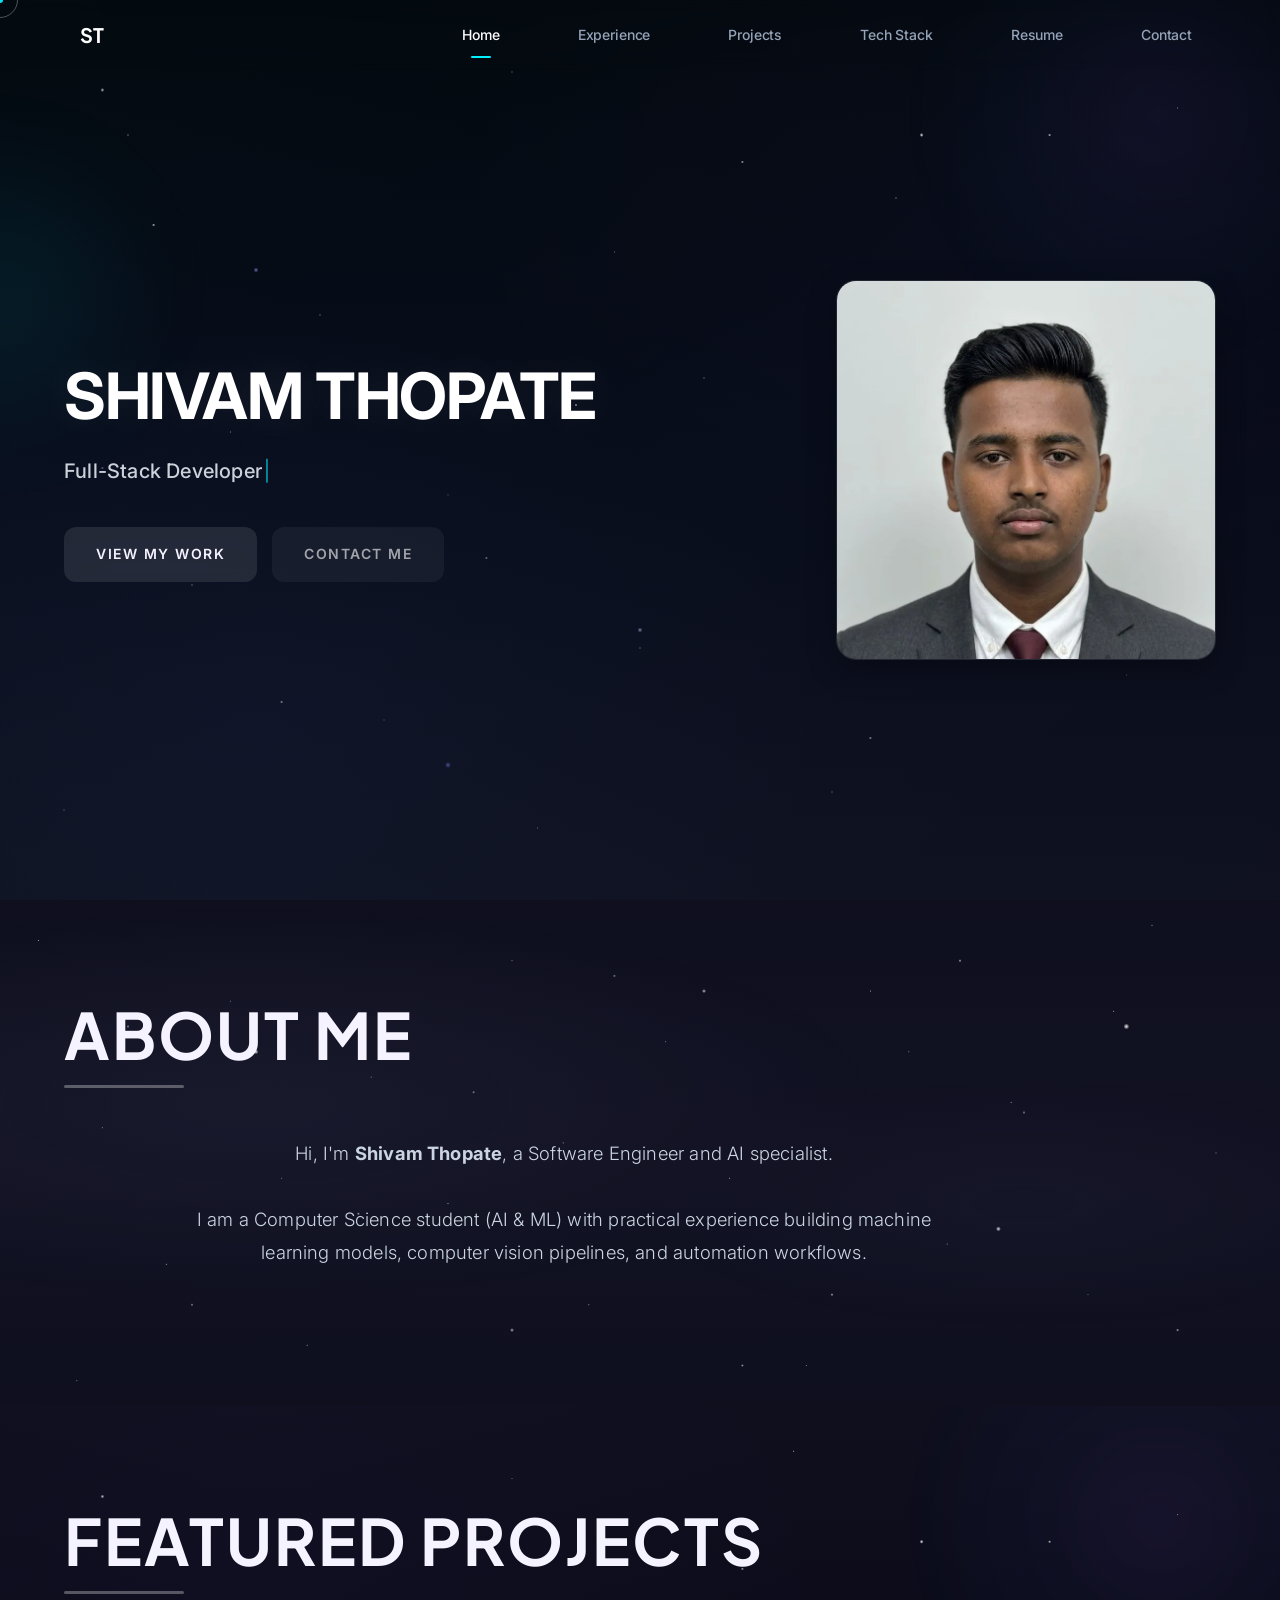
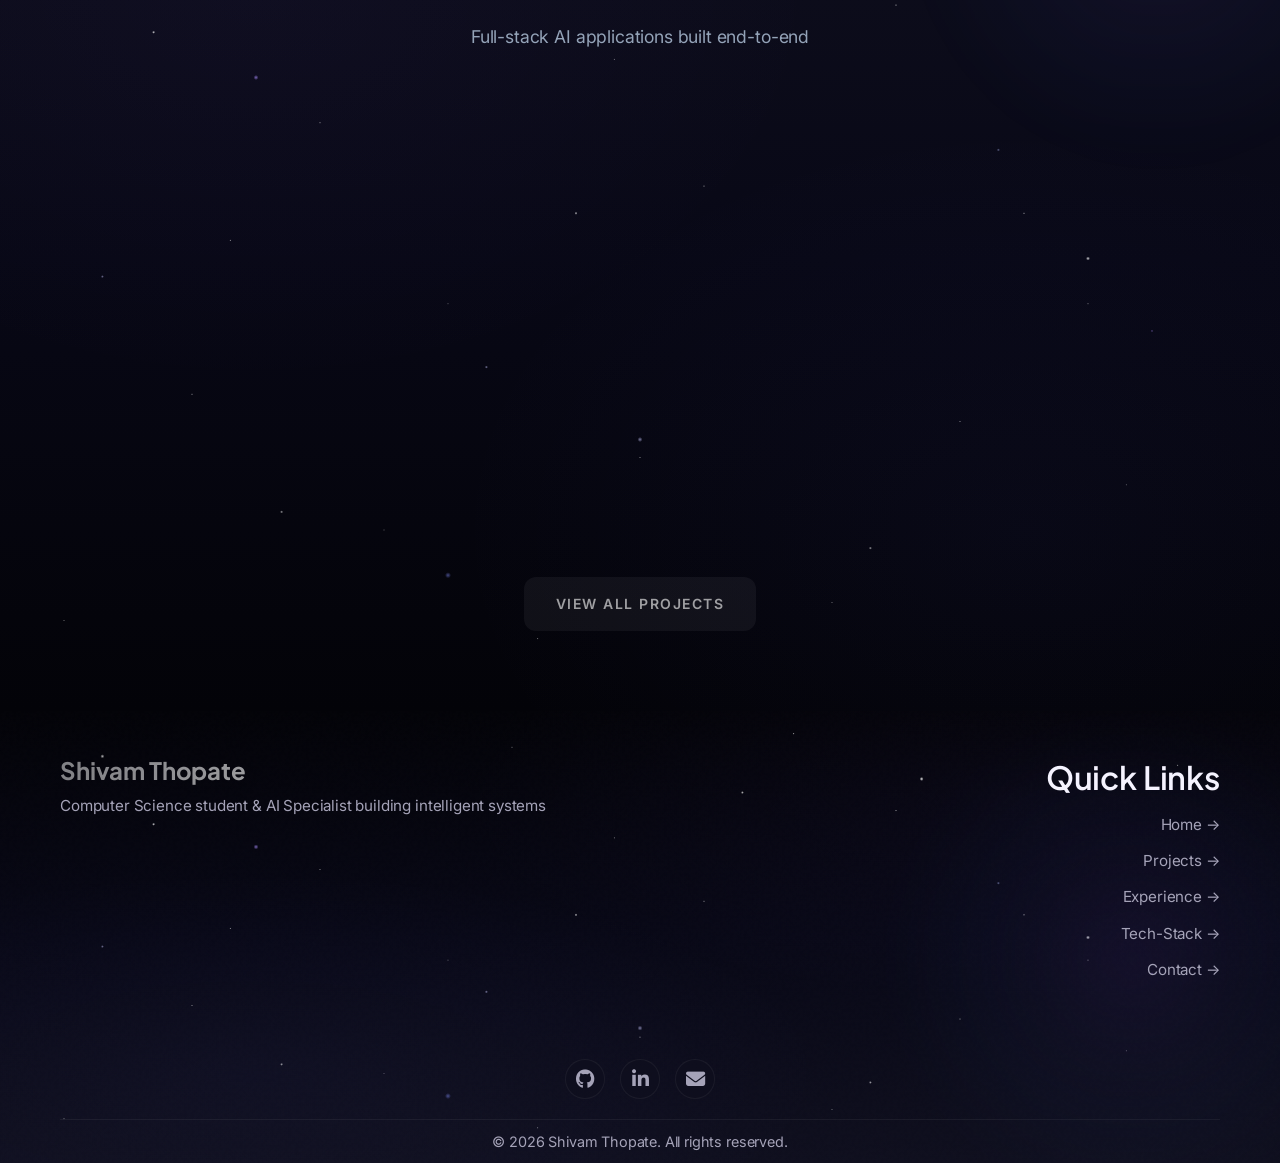
==== commit 9b78e653: "chore: Final 60FPS performance optimizations (GPU/CPU/CSS/WebP)" ====
--- a/index.html
+++ b/index.html
@@ -196,7 +196,7 @@
       </div>
     </div>
     <div class="hero-image fade-in">
-      <img src="assets/profile.jpg" alt="Portrait of Shivam Thopate, Software Engineer and AI specialist" class="profile-img">
+      <img src="assets/profile.webp" alt="Portrait of Shivam Thopate, Software Engineer and AI specialist" class="profile-img" loading="lazy" width="380" height="380">
     </div>
   </div>
 </section>
--- a/assets/css/main.min.css
+++ b/assets/css/main.min.css
@@ -1,28 +1,28 @@
 /* --- base.css --- */
  :root{ --primary-charcoal:#0a0a0f;--secondary-charcoal:#12121a;--accent-gold:#00f0ff;--accent-gold-light:#80f8ff;--accent-gold-dark:#009099;--accent-indigo:#6366f1;--accent-indigo-light:#818cf8;--accent-indigo-dark:#4f46e5;--text-primary:#ffffff;--text-secondary:#e2e8f0;--text-muted:#94a3b8;--text-light:#cbd5e1;--bg-primary:#050508;--bg-secondary:#0a0a0f;--bg-card:#0f0f16;--success:#10b981;--border:#2d2d3f;--border-light:rgba(255, 255, 255, 0.08);--shadow-sm:0 1px 2px rgba(0, 0, 0, 0.08);--shadow-md:0 4px 6px rgba(0, 0, 0, 0.15);--shadow-lg:0 8px 24px rgba(0, 0, 0, 0.25);--shadow-xl:0 20px 40px rgba(0, 0, 0, 0.4);--space-1:8px;--space-2:16px;--space-3:24px;--space-4:32px;--space-5:40px;--space-6:48px;--space-8:64px;--space-10:80px;--space-12:96px;--space-16:128px;--font-ui:'Inter', -apple-system, BlinkMacSystemFont, 'Segoe UI', sans-serif;--font-heading:'Plus Jakarta Sans', -apple-system, BlinkMacSystemFont, 'Segoe UI', sans-serif;--text-xs:0.75rem;--text-sm:0.875rem;--text-base:1rem;--text-lg:1.125rem;--text-xl:1.25rem;--text-2xl:1.5rem;--text-3xl:1.875rem;--text-4xl:2.25rem;--text-5xl:3rem;--text-6xl:3.75rem;--heading-1:clamp(2.5rem, 5vw, 4rem);--heading-2:clamp(2rem, 4vw, 3rem);--heading-3:clamp(1.5rem, 3vw, 2rem);--heading-4:clamp(1.25rem, 2.5vw, 1.5rem);--leading-tight:1.2;--leading-normal:1.5;--leading-relaxed:1.6;--leading-loose:1.8;--breakpoint-sm:480px;--breakpoint-md:768px;--breakpoint-lg:1024px;--breakpoint-xl:1280px;--container-sm:640px;--container-md:768px;--container-lg:1024px;--container-xl:1200px;--container-2xl:1400px;--duration-fast:180ms;--duration-normal:250ms;--duration-slow:350ms;--ease-professional:cubic-bezier(0.2, 0, 0, 1);--ease-smooth:cubic-bezier(0.4, 0, 0.2, 1);--primary:rgba(255, 255, 255, 0.7);--primary-dark:rgba(255, 255, 255, 0.5);--primary-light:rgba(255, 255, 255, 0.85);--dark:var(--bg-primary);--dark-light:var(--bg-secondary);--dark-card:var(--bg-card);--light:var(--text-primary);--gray:var(--text-muted);--gray-light:var(--text-light);--gradient-primary:linear-gradient(135deg, rgba(255,255,255,0.15) 0%, rgba(255,255,255,0.08) 100%);--gradient-card:linear-gradient(145deg, var(--bg-card) 0%, var(--bg-secondary) 100%);}html{ scroll-padding-top:80px;scroll-behavior:smooth;}::selection{ background:rgba(255, 255, 255, 0.2);color:white;}::-moz-selection{ background:rgba(255, 255, 255, 0.2);color:white;}.scroll-reveal{ opacity:0;transform:translateY(20px);transition:opacity var(--duration-normal) var(--ease-professional), transform var(--duration-normal) var(--ease-professional);}.scroll-reveal.revealed{ opacity:1;transform:translateY(0);}@media (prefers-reduced-motion:reduce){ *, *::before, *::after{ animation-duration:0.01ms !important;animation-iteration-count:1 !important;transition-duration:0.01ms !important;scroll-behavior:auto !important;}.scroll-reveal{ opacity:1;transform:none;}}.mt-1{ margin-top:var(--space-1);}.mt-2{ margin-top:var(--space-2);}.mt-3{ margin-top:var(--space-3);}.mt-4{ margin-top:var(--space-4);}.mt-6{ margin-top:var(--space-6);}.mt-8{ margin-top:var(--space-8);}.mb-1{ margin-bottom:var(--space-1);}.mb-2{ margin-bottom:var(--space-2);}.mb-3{ margin-bottom:var(--space-3);}.mb-4{ margin-bottom:var(--space-4);}.mb-6{ margin-bottom:var(--space-6);}.mb-8{ margin-bottom:var(--space-8);}.p-1{ padding:var(--space-1);}.p-2{ padding:var(--space-2);}.p-3{ padding:var(--space-3);}.p-4{ padding:var(--space-4);}.p-6{ padding:var(--space-6);}.p-8{ padding:var(--space-8);}*{ margin:0;padding:0;box-sizing:border-box;}body{ font-family:var(--font-ui), -apple-system, BlinkMacSystemFont, 'Segoe UI', Roboto, sans-serif;background:#030308;color:var(--text-primary);font-size:var(--text-base);line-height:var(--leading-relaxed);font-weight:400;letter-spacing:-0.01em;text-rendering:optimizeLegibility;-webkit-font-smoothing:antialiased;-moz-osx-font-smoothing:grayscale;overflow-x:hidden;}body::before, body::after{ content:'';position:fixed;top:0;left:0;width:200%;height:100%;pointer-events:none;z-index:0;}body::before{ background-image:radial-gradient(1px 1px at 2% 8%, rgba(255,255,255,0.5), transparent), radial-gradient(1px 1px at 7% 22%, rgba(255,255,255,0.4), transparent), radial-gradient(1px 1px at 11% 45%, rgba(255,255,255,0.35), transparent), radial-gradient(1px 1px at 15% 68%, rgba(255,255,255,0.4), transparent), radial-gradient(1px 1px at 19% 12%, rgba(255,255,255,0.3), transparent), radial-gradient(1px 1px at 23% 82%, rgba(255,255,255,0.45), transparent), radial-gradient(1px 1px at 27% 35%, rgba(255,255,255,0.3), transparent), radial-gradient(1px 1px at 31% 58%, rgba(255,255,255,0.4), transparent), radial-gradient(1px 1px at 35% 5%, rgba(255,255,255,0.35), transparent), radial-gradient(1px 1px at 39% 92%, rgba(255,255,255,0.3), transparent), radial-gradient(1px 1px at 43% 28%, rgba(255,255,255,0.5), transparent), radial-gradient(1px 1px at 47% 72%, rgba(255,255,255,0.35), transparent), radial-gradient(1px 1px at 51% 15%, rgba(255,255,255,0.4), transparent), radial-gradient(1px 1px at 55% 48%, rgba(255,255,255,0.3), transparent), radial-gradient(1px 1px at 59% 85%, rgba(255,255,255,0.45), transparent), radial-gradient(1px 1px at 63% 38%, rgba(255,255,255,0.3), transparent), radial-gradient(1px 1px at 67% 62%, rgba(255,255,255,0.4), transparent), radial-gradient(1px 1px at 71% 8%, rgba(255,255,255,0.35), transparent), radial-gradient(1px 1px at 75% 78%, rgba(255,255,255,0.3), transparent), radial-gradient(1px 1px at 79% 25%, rgba(255,255,255,0.5), transparent), radial-gradient(1px 1px at 83% 55%, rgba(255,255,255,0.35), transparent), radial-gradient(1px 1px at 87% 42%, rgba(255,255,255,0.4), transparent), radial-gradient(1px 1px at 91% 88%, rgba(255,255,255,0.3), transparent), radial-gradient(1px 1px at 95% 18%, rgba(255,255,255,0.45), transparent), radial-gradient(1px 1px at 4% 52%, rgba(255,255,255,0.3), transparent), radial-gradient(1px 1px at 16% 95%, rgba(255,255,255,0.35), transparent), radial-gradient(1px 1px at 33% 75%, rgba(255,255,255,0.4), transparent), radial-gradient(1px 1px at 52% 32%, rgba(255,255,255,0.3), transparent), radial-gradient(1px 1px at 68% 90%, rgba(255,255,255,0.35), transparent), radial-gradient(1px 1px at 86% 10%, rgba(255,255,255,0.4), transparent), radial-gradient(1px 1px at 98% 65%, rgba(255,255,255,0.3), transparent), radial-gradient(1px 1px at 10% 30%, rgba(255,255,255,0.35), transparent), radial-gradient(1px 1px at 44% 55%, rgba(255,255,255,0.4), transparent), radial-gradient(1px 1px at 76% 45%, rgba(255,255,255,0.3), transparent), radial-gradient(1px 1px at 22% 3%, rgba(255,255,255,0.5), transparent), radial-gradient(1px 1px at 60% 20%, rgba(255,255,255,0.35), transparent);background-size:50% 100%;animation:starDrift 180s linear infinite;}body::after{ background-image:radial-gradient(2px 2px at 5% 12%, rgba(255,255,255,0.7), transparent), radial-gradient(2.5px 2.5px at 14% 45%, rgba(200,200,255,0.6), transparent), radial-gradient(2px 2px at 22% 78%, rgba(255,255,255,0.65), transparent), radial-gradient(2.5px 2.5px at 30% 25%, rgba(167,139,250,0.5), transparent), radial-gradient(2px 2px at 38% 60%, rgba(255,255,255,0.7), transparent), radial-gradient(3px 3px at 45% 88%, rgba(129,140,248,0.45), transparent), radial-gradient(2px 2px at 53% 8%, rgba(255,255,255,0.6), transparent), radial-gradient(2.5px 2.5px at 62% 42%, rgba(200,200,255,0.55), transparent), radial-gradient(2px 2px at 70% 72%, rgba(255,255,255,0.65), transparent), radial-gradient(2.5px 2.5px at 78% 18%, rgba(167,139,250,0.5), transparent), radial-gradient(2px 2px at 85% 55%, rgba(255,255,255,0.6), transparent), radial-gradient(3px 3px at 92% 82%, rgba(129,140,248,0.4), transparent), radial-gradient(2px 2px at 8% 65%, rgba(255,255,255,0.55), transparent), radial-gradient(2.5px 2.5px at 35% 35%, rgba(200,200,255,0.5), transparent), radial-gradient(2px 2px at 58% 92%, rgba(255,255,255,0.6), transparent), radial-gradient(2.5px 2.5px at 75% 5%, rgba(255,255,255,0.7), transparent), radial-gradient(2px 2px at 48% 50%, rgba(167,139,250,0.45), transparent), radial-gradient(3px 3px at 18% 28%, rgba(255,255,255,0.6), transparent), radial-gradient(2px 2px at 88% 38%, rgba(200,200,255,0.55), transparent), radial-gradient(2.5px 2.5px at 42% 15%, rgba(255,255,255,0.65), transparent);background-size:50% 100%;animation:starDrift 120s linear infinite;}@keyframes starDrift{ 0%{ transform:translateX(0);}100%{ transform:translateX(-50%);}}@keyframes starDriftRev{ 0%{ transform:translateX(-50%);}100%{ transform:translateX(0);}}body.stars-move-right::before{ animation:starDriftRev 180s linear infinite;}body.stars-move-right::after{ animation:starDriftRev 120s linear infinite;}body > *:not(script){ position:relative;z-index:1;}.container{ width:100%;max-width:var(--container-xl);margin:0 auto;padding:0 var(--space-3);}@media (min-width:480px){ .container{ padding:0 var(--space-4);}}@media (min-width:768px){ .container{ padding:0 var(--space-6);}}@media (min-width:1280px){ .container{ max-width:var(--container-2xl);padding:0 var(--space-8);}}section{ padding:var(--space-12) 0 var(--space-10);}.section.projects, .section.experience, .section.contact, .section.tech-stack, .section.resume{ padding-top:var(--space-12);}.section-title{ font-family:var(--font-heading), -apple-system, BlinkMacSystemFont, 'Segoe UI', Roboto, sans-serif;font-size:var(--heading-1);margin-bottom:var(--space-8);position:relative;display:inline-block;font-weight:700;text-transform:uppercase;letter-spacing:2px;line-height:var(--leading-tight);background:none;-webkit-background-clip:unset;background-clip:unset;color:#f5f3ff;text-shadow:none;}.section-title::after{ content:'';position:absolute;bottom:-15px;left:0;width:120px;height:3px;background:rgba(255, 255, 255, 0.3);border-radius:2px;box-shadow:none;}.subsection-title{ font-family:var(--font-heading), -apple-system, BlinkMacSystemFont, 'Segoe UI', Roboto, sans-serif;font-size:var(--heading-3);margin:var(--space-8) 0 var(--space-4);color:var(--text-primary);position:relative;padding-left:var(--space-2);text-transform:uppercase;letter-spacing:1px;font-weight:600;line-height:var(--leading-tight);border-left:5px solid rgba(255, 255, 255, 0.2);}h1, h2, h3, h4, h5, h6{ font-family:var(--font-heading), -apple-system, BlinkMacSystemFont, 'Segoe UI', Roboto, sans-serif;font-weight:600;line-height:var(--leading-tight);margin:0;color:var(--text-primary);}h1{ font-size:var(--heading-1);font-weight:700;}h2{ font-size:var(--heading-2);font-weight:600;}h3{ font-size:var(--heading-3);font-weight:600;}h4{ font-size:var(--heading-4);font-weight:600;}p{ font-family:var(--font-ui), -apple-system, BlinkMacSystemFont, 'Segoe UI', Roboto, sans-serif;font-size:var(--text-base);line-height:var(--leading-relaxed);color:var(--text-secondary);margin:0 0 var(--space-3) 0;max-width:68ch;}@media (min-width:768px){ p{ font-size:var(--text-lg);}}.gradient-text{ background:linear-gradient(90deg, rgba(255,255,255,0.95) 0%, rgba(255,255,255,0.6) 100%);-webkit-background-clip:text;background-clip:text;color:transparent;display:inline-block;}.text-center{ text-align:center;}
 /* --- buttons.css --- */
- .btn{ display:inline-flex;align-items:center;justify-content:center;padding:var(--space-2) var(--space-4);border-radius:12px;font-family:var(--font-ui), -apple-system, BlinkMacSystemFont, 'Segoe UI', Roboto, sans-serif;font-weight:600;font-size:var(--text-sm);text-align:center;transition:all var(--duration-normal) var(--ease-professional);cursor:pointer;text-transform:uppercase;letter-spacing:1.5px;position:relative;overflow:hidden;border:none;text-decoration:none;-webkit-tap-highlight-color:transparent;touch-action:manipulation;backdrop-filter:blur(10px);-webkit-backdrop-filter:blur(10px);min-height:48px;}.btn-primary{ background:rgba(255, 255, 255, 0.1);color:#f5f3ff;box-shadow:none;border:none;position:relative;z-index:1;}.btn-primary::before{ content:'';position:absolute;top:0;left:0;right:0;bottom:0;background:rgba(255, 255, 255, 0.08);opacity:0;transition:all var(--duration-normal) var(--ease-professional);z-index:-1;border-radius:12px;}.btn-primary:hover, .btn-primary:active{ transform:translateY(-1px);background:rgba(255, 255, 255, 0.15);box-shadow:none;}.btn-primary:hover::before, .btn-primary:active::before{ opacity:1;}.btn-secondary{ background:rgba(255, 255, 255, 0.05);color:rgba(255, 255, 255, 0.6);border:none;backdrop-filter:none;-webkit-backdrop-filter:none;}.btn-secondary:hover, .btn-secondary:active{ background:rgba(255, 255, 255, 0.1);color:#f5f3ff;transform:translateY(-1px);box-shadow:none;}.btn-outline{ background:rgba(255, 255, 255, 0.05);color:rgba(255, 255, 255, 0.6);border:none;backdrop-filter:none;-webkit-backdrop-filter:none;}.btn-outline:hover, .btn-outline:active{ background:rgba(255, 255, 255, 0.1);color:#f5f3ff;transform:translateY(-1px);box-shadow:none;}@supports (-webkit-touch-callout:none){ .btn{ padding:18px 32px;min-height:52px;}}@media (max-width:480px){ .btn{ padding:var(--space-2) var(--space-3);font-size:var(--text-xs);}}@media (max-width:576px){ .btn{ width:100%;padding:18px 20px;font-size:0.85rem;min-height:52px;}}
+ .btn{ display:inline-flex;align-items:center;justify-content:center;padding:var(--space-2) var(--space-4);border-radius:12px;font-family:var(--font-ui), -apple-system, BlinkMacSystemFont, 'Segoe UI', Roboto, sans-serif;font-weight:600;font-size:var(--text-sm);text-align:center;transition:transform, opacity, background-color, border-color, box-shadow, color var(--duration-normal) var(--ease-professional);cursor:pointer;text-transform:uppercase;letter-spacing:1.5px;position:relative;overflow:hidden;border:none;text-decoration:none;-webkit-tap-highlight-color:transparent;touch-action:manipulation;backdrop-filter:blur(4px);-webkit-backdrop-filter:blur(4px);min-height:48px;}.btn-primary{ background:rgba(255, 255, 255, 0.1);color:#f5f3ff;box-shadow:none;border:none;position:relative;z-index:1;}.btn-primary::before{ content:'';position:absolute;top:0;left:0;right:0;bottom:0;background:rgba(255, 255, 255, 0.08);opacity:0;transition:transform, opacity, background-color, border-color, box-shadow, color var(--duration-normal) var(--ease-professional);z-index:-1;border-radius:12px;}.btn-primary:hover, .btn-primary:active{ transform:translateY(-1px);background:rgba(255, 255, 255, 0.15);box-shadow:none;}.btn-primary:hover::before, .btn-primary:active::before{ opacity:1;}.btn-secondary{ background:rgba(255, 255, 255, 0.05);color:rgba(255, 255, 255, 0.6);border:none;backdrop-filter:none;-webkit-backdrop-filter:none;}.btn-secondary:hover, .btn-secondary:active{ background:rgba(255, 255, 255, 0.1);color:#f5f3ff;transform:translateY(-1px);box-shadow:none;}.btn-outline{ background:rgba(255, 255, 255, 0.05);color:rgba(255, 255, 255, 0.6);border:none;backdrop-filter:none;-webkit-backdrop-filter:none;}.btn-outline:hover, .btn-outline:active{ background:rgba(255, 255, 255, 0.1);color:#f5f3ff;transform:translateY(-1px);box-shadow:none;}@supports (-webkit-touch-callout:none){ .btn{ padding:18px 32px;min-height:52px;}}@media (max-width:480px){ .btn{ padding:var(--space-2) var(--space-3);font-size:var(--text-xs);}}@media (max-width:576px){ .btn{ width:100%;padding:18px 20px;font-size:0.85rem;min-height:52px;}}
 /* --- navbar.css --- */
- #navbar-placeholder{ position:relative;z-index:1002;}.navbar{ position:fixed;top:0;left:0;width:100%;background:transparent;backdrop-filter:blur(12px);-webkit-backdrop-filter:blur(12px);z-index:1000;padding:var(--space-1) 0;transition:all var(--duration-fast) var(--ease-professional);border-bottom:none;}.navbar.scrolled{ padding:var(--space-1) 0;background:rgba(10, 10, 26, 0.9);backdrop-filter:blur(16px);-webkit-backdrop-filter:blur(16px);box-shadow:none;border-bottom:none;}.navbar .container{ display:flex;justify-content:space-between;align-items:center;}.logo{ font-family:var(--font-heading), -apple-system, BlinkMacSystemFont, 'Segoe UI', Roboto, sans-serif;font-size:var(--text-xl);font-weight:700;color:var(--text-primary);text-decoration:none;transition:all var(--duration-fast) var(--ease-professional);padding:var(--space-1) var(--space-2);border-radius:8px;}.logo:hover{ color:rgba(255, 255, 255, 0.7);transform:scale(1.05);}.logo:focus{ outline:2px solid rgba(255, 255, 255, 0.7);outline-offset:2px;}.logo:focus:not(:focus-visible){ outline:none;}.logo:focus-visible{ outline:2px solid rgba(255, 255, 255, 0.7);outline-offset:2px;}.nav-links{ display:flex;list-style:none;}.nav-links li{ margin-left:30px;}.nav-links a{ color:var(--text-muted);text-decoration:none;font-weight:500;font-family:var(--font-ui), -apple-system, BlinkMacSystemFont, 'Segoe UI', Roboto, sans-serif;font-size:var(--text-sm);letter-spacing:-0.01em;transition:all var(--duration-fast) var(--ease-professional);position:relative;padding:var(--space-2) var(--space-3);border-radius:8px;display:block;}.nav-links a:hover{ color:rgba(255, 255, 255, 0.9);background:none;}.nav-links a.active{ color:var(--text-primary);background:none;}.nav-links a:focus{ outline:2px solid rgba(255, 255, 255, 0.7);outline-offset:2px;color:rgba(255, 255, 255, 0.7);}.nav-links a:focus:not(:focus-visible){ outline:none;}.nav-links a:focus-visible{ outline:2px solid rgba(255, 255, 255, 0.7);outline-offset:2px;}.menu-toggle{ display:none;cursor:pointer;flex-direction:column;justify-content:center;gap:5px;width:36px;height:36px;padding:8px 6px;border-radius:6px;transition:all var(--duration-fast) var(--ease-professional);background:transparent;border:none;}.menu-toggle:hover{ background:rgba(255, 255, 255, 0.1);}.menu-toggle:focus{ outline:2px solid rgba(255, 255, 255, 0.7);outline-offset:2px;background:rgba(255, 255, 255, 0.05);}.menu-toggle:focus:not(:focus-visible){ outline:none;}.menu-toggle:focus-visible{ outline:2px solid rgba(255, 255, 255, 0.7);outline-offset:2px;}.menu-toggle span{ display:block;height:3px;width:100%;background:var(--text-primary);border-radius:3px;transition:all var(--duration-normal) var(--ease-professional);}.menu-toggle.active span:nth-child(1){ transform:rotate(45deg) translate(6px, 6px);}.menu-toggle.active span:nth-child(2){ opacity:0;}.menu-toggle.active span:nth-child(3){ transform:rotate(-45deg) translate(6px, -6px);}@media (max-width:768px){ .menu-toggle{ display:flex;}.nav-links{ position:fixed;top:80px;left:-100%;width:100%;height:calc(100vh - 80px);background:rgba(15, 15, 30, 0.98);backdrop-filter:blur(20px);-webkit-backdrop-filter:blur(20px);flex-direction:column;align-items:center;justify-content:center;transition:all 0.5s cubic-bezier(0.4, 0, 0.2, 1);z-index:999;}.nav-links.active{ left:0;}.nav-links li{ margin:20px 0;}}@media (min-width:768px){ .menu-toggle{ display:none !important;}.nav-links{ position:static !important;flex-direction:row !important;height:auto !important;background:none !important;align-items:center !important;justify-content:flex-end !important;left:0 !important;width:auto !important;transition:none !important;}.nav-links li{ margin:0 0 0 30px !important;}}@supports (-webkit-touch-callout:none){ .nav-links a{ padding:12px 16px;min-height:44px;}.navbar{ padding-top:max(12px, env(safe-area-inset-top));padding-left:env(safe-area-inset-left);padding-right:env(safe-area-inset-right);}.nav-links{ height:calc(100vh - 80px - env(safe-area-inset-bottom));}}
+ #navbar-placeholder{ position:relative;z-index:1002;}.navbar{ position:fixed;top:0;left:0;width:100%;background:transparent;backdrop-filter:blur(6px);-webkit-backdrop-filter:blur(6px);z-index:1000;padding:var(--space-1) 0;transition:transform, opacity, background-color, border-color, box-shadow, color var(--duration-fast) var(--ease-professional);border-bottom:none;}.navbar.scrolled{ padding:var(--space-1) 0;background:rgba(10, 10, 26, 0.9);backdrop-filter:blur(8px);-webkit-backdrop-filter:blur(8px);box-shadow:none;border-bottom:none;}.navbar .container{ display:flex;justify-content:space-between;align-items:center;}.logo{ font-family:var(--font-heading), -apple-system, BlinkMacSystemFont, 'Segoe UI', Roboto, sans-serif;font-size:var(--text-xl);font-weight:700;color:var(--text-primary);text-decoration:none;transition:transform, opacity, background-color, border-color, box-shadow, color var(--duration-fast) var(--ease-professional);padding:var(--space-1) var(--space-2);border-radius:8px;}.logo:hover{ color:rgba(255, 255, 255, 0.7);transform:scale(1.05);}.logo:focus{ outline:2px solid rgba(255, 255, 255, 0.7);outline-offset:2px;}.logo:focus:not(:focus-visible){ outline:none;}.logo:focus-visible{ outline:2px solid rgba(255, 255, 255, 0.7);outline-offset:2px;}.nav-links{ display:flex;list-style:none;}.nav-links li{ margin-left:30px;}.nav-links a{ color:var(--text-muted);text-decoration:none;font-weight:500;font-family:var(--font-ui), -apple-system, BlinkMacSystemFont, 'Segoe UI', Roboto, sans-serif;font-size:var(--text-sm);letter-spacing:-0.01em;transition:transform, opacity, background-color, border-color, box-shadow, color var(--duration-fast) var(--ease-professional);position:relative;padding:var(--space-2) var(--space-3);border-radius:8px;display:block;}.nav-links a:hover{ color:rgba(255, 255, 255, 0.9);background:none;}.nav-links a.active{ color:var(--text-primary);background:none;}.nav-links a:focus{ outline:2px solid rgba(255, 255, 255, 0.7);outline-offset:2px;color:rgba(255, 255, 255, 0.7);}.nav-links a:focus:not(:focus-visible){ outline:none;}.nav-links a:focus-visible{ outline:2px solid rgba(255, 255, 255, 0.7);outline-offset:2px;}.menu-toggle{ display:none;cursor:pointer;flex-direction:column;justify-content:center;gap:5px;width:36px;height:36px;padding:8px 6px;border-radius:6px;transition:transform, opacity, background-color, border-color, box-shadow, color var(--duration-fast) var(--ease-professional);background:transparent;border:none;}.menu-toggle:hover{ background:rgba(255, 255, 255, 0.1);}.menu-toggle:focus{ outline:2px solid rgba(255, 255, 255, 0.7);outline-offset:2px;background:rgba(255, 255, 255, 0.05);}.menu-toggle:focus:not(:focus-visible){ outline:none;}.menu-toggle:focus-visible{ outline:2px solid rgba(255, 255, 255, 0.7);outline-offset:2px;}.menu-toggle span{ display:block;height:3px;width:100%;background:var(--text-primary);border-radius:3px;transition:transform, opacity, background-color, border-color, box-shadow, color var(--duration-normal) var(--ease-professional);}.menu-toggle.active span:nth-child(1){ transform:rotate(45deg) translate(6px, 6px);}.menu-toggle.active span:nth-child(2){ opacity:0;}.menu-toggle.active span:nth-child(3){ transform:rotate(-45deg) translate(6px, -6px);}@media (max-width:768px){ .menu-toggle{ display:flex;}.nav-links{ position:fixed;top:80px;left:-100%;width:100%;height:calc(100vh - 80px);background:rgba(15, 15, 30, 0.98);backdrop-filter:blur(8px);-webkit-backdrop-filter:blur(8px);flex-direction:column;align-items:center;justify-content:center;transition:transform, opacity, background-color, border-color, box-shadow, color 0.5s cubic-bezier(0.4, 0, 0.2, 1);z-index:999;}.nav-links.active{ left:0;}.nav-links li{ margin:20px 0;}}@media (min-width:768px){ .menu-toggle{ display:none !important;}.nav-links{ position:static !important;flex-direction:row !important;height:auto !important;background:none !important;align-items:center !important;justify-content:flex-end !important;left:0 !important;width:auto !important;transition:none !important;}.nav-links li{ margin:0 0 0 30px !important;}}@supports (-webkit-touch-callout:none){ .nav-links a{ padding:12px 16px;min-height:44px;}.navbar{ padding-top:max(12px, env(safe-area-inset-top));padding-left:env(safe-area-inset-left);padding-right:env(safe-area-inset-right);}.nav-links{ height:calc(100vh - 80px - env(safe-area-inset-bottom));}}
 /* --- hero.css --- */
- .hero{ padding:120px 0 80px;background:radial-gradient(ellipse at 20% 80%, rgba(99, 102, 241, 0.04) 0%, transparent 40%), radial-gradient(ellipse at 80% 20%, rgba(139, 92, 246, 0.03) 0%, transparent 40%), linear-gradient(180deg, #030308 0%, #080816 50%, #0f0f1e 100%);position:relative;overflow:hidden;min-height:100vh;display:flex;align-items:center;}.hero .container{ display:flex;align-items:center;justify-content:space-between;position:relative;z-index:1;}.hero-content{ max-width:600px;}.hero-title{ font-family:'Inter', 'Arial', 'Helvetica', sans-serif;font-size:var(--heading-1);font-weight:700;margin-bottom:20px;line-height:var(--leading-tight);letter-spacing:-0.02em;color:var(--text-primary);white-space:nowrap;text-shadow:0 0 40px rgba(255, 255, 255, 0.08);position:relative;}.hero-title span{ color:var(--primary);}.hero-subtitle{ font-family:var(--font-ui), -apple-system, BlinkMacSystemFont, 'Segoe UI', Roboto, sans-serif;font-size:var(--text-xl);color:var(--text-light);margin-bottom:var(--space-5);line-height:var(--leading-relaxed);font-weight:400;letter-spacing:0.01em;max-width:68ch;}.hero-positioning{ font-family:var(--font-ui), -apple-system, BlinkMacSystemFont, 'Segoe UI', Roboto, sans-serif;font-size:var(--text-xl);color:var(--text-secondary);margin-bottom:40px;line-height:var(--leading-relaxed);font-weight:500;letter-spacing:0.01em;max-width:68ch;opacity:0.9;}.hero-badges{ display:flex;flex-wrap:wrap;gap:var(--space-2);margin-bottom:var(--space-5);}.badge{ display:inline-block;padding:var(--space-1) var(--space-2);background:rgba(255, 255, 255, 0.05);color:rgba(255, 255, 255, 0.5);border:1px solid rgba(255, 255, 255, 0.1);border-radius:20px;font-family:var(--font-ui), -apple-system, BlinkMacSystemFont, 'Segoe UI', Roboto, sans-serif;font-size:var(--text-sm);font-weight:500;letter-spacing:0.5px;transition:all var(--duration-fast) var(--ease-professional);backdrop-filter:blur(8px);-webkit-backdrop-filter:blur(8px);}.badge:hover{ background:rgba(255, 255, 255, 0.08);border-color:rgba(255, 255, 255, 0.5);transform:translateY(-1px);}.hero-buttons{ display:flex;gap:15px;align-items:center;justify-content:flex-start;}.hero-image{ position:relative;display:flex;justify-content:center;align-items:center;margin-left:2rem;}.profile-img{ width:380px;height:380px;object-fit:cover;object-position:top center;border-radius:20px;border:1px solid rgba(255, 255, 255, 0.1);box-shadow:0 10px 30px rgba(0, 0, 0, 0.3), 0 0 1px rgba(255, 255, 255, 0.05);position:relative;z-index:2;transition:all 0.4s cubic-bezier(0.4, 0, 0.2, 1);}.profile-img:hover{ transform:translateY(-3px);box-shadow:0 20px 50px rgba(0, 0, 0, 0.4), 0 0 20px rgba(255, 255, 255, 0.03);}.starfield{ position:absolute;top:0;left:0;width:100%;height:100%;overflow:hidden;z-index:0;}.stars{ position:absolute;top:0;left:0;width:200%;height:100%;will-change:transform, opacity;}.stars-small{ background-image:radial-gradient(1px 1px at 10% 15%, rgba(255,255,255,0.6), transparent), radial-gradient(1px 1px at 25% 35%, rgba(255,255,255,0.5), transparent), radial-gradient(1px 1px at 40% 8%, rgba(255,255,255,0.4), transparent), radial-gradient(1px 1px at 55% 42%, rgba(255,255,255,0.5), transparent), radial-gradient(1px 1px at 70% 22%, rgba(255,255,255,0.6), transparent), radial-gradient(1px 1px at 85% 55%, rgba(255,255,255,0.4), transparent), radial-gradient(1px 1px at 15% 65%, rgba(255,255,255,0.5), transparent), radial-gradient(1px 1px at 30% 80%, rgba(255,255,255,0.3), transparent), radial-gradient(1px 1px at 50% 72%, rgba(255,255,255,0.5), transparent), radial-gradient(1px 1px at 65% 88%, rgba(255,255,255,0.4), transparent), radial-gradient(1px 1px at 80% 45%, rgba(255,255,255,0.6), transparent), radial-gradient(1px 1px at 92% 12%, rgba(255,255,255,0.5), transparent), radial-gradient(1px 1px at 5% 90%, rgba(255,255,255,0.4), transparent), radial-gradient(1px 1px at 35% 55%, rgba(255,255,255,0.3), transparent), radial-gradient(1px 1px at 75% 68%, rgba(255,255,255,0.5), transparent), radial-gradient(1px 1px at 48% 28%, rgba(255,255,255,0.4), transparent), radial-gradient(1px 1px at 18% 48%, rgba(255,255,255,0.5), transparent), radial-gradient(1px 1px at 62% 5%, rgba(255,255,255,0.6), transparent), radial-gradient(1px 1px at 88% 75%, rgba(255,255,255,0.3), transparent), radial-gradient(1px 1px at 42% 92%, rgba(255,255,255,0.4), transparent);background-size:50% 100%;animation:twinkle 6s ease-in-out infinite, starDrift 180s linear infinite;}.stars-medium{ background-image:radial-gradient(1.5px 1.5px at 12% 25%, rgba(255,255,255,0.8), transparent), radial-gradient(1.5px 1.5px at 38% 62%, rgba(200,200,255,0.6), transparent), radial-gradient(1.5px 1.5px at 58% 18%, rgba(255,255,255,0.7), transparent), radial-gradient(1.5px 1.5px at 78% 38%, rgba(180,190,255,0.5), transparent), radial-gradient(1.5px 1.5px at 22% 78%, rgba(255,255,255,0.6), transparent), radial-gradient(1.5px 1.5px at 90% 58%, rgba(167,139,250,0.4), transparent), radial-gradient(1.5px 1.5px at 45% 45%, rgba(255,255,255,0.7), transparent), radial-gradient(1.5px 1.5px at 68% 82%, rgba(255,255,255,0.6), transparent), radial-gradient(1.5px 1.5px at 8% 52%, rgba(200,200,255,0.5), transparent), radial-gradient(1.5px 1.5px at 82% 15%, rgba(255,255,255,0.8), transparent);background-size:50% 100%;animation:twinkle 4s ease-in-out infinite reverse, starDrift 120s linear infinite;}.stars-large{ background-image:radial-gradient(2.5px 2.5px at 20% 30%, rgba(167,139,250,0.7), transparent), radial-gradient(2px 2px at 72% 15%, rgba(255,255,255,0.9), transparent), radial-gradient(2.5px 2.5px at 50% 70%, rgba(200,200,255,0.6), transparent), radial-gradient(2px 2px at 85% 50%, rgba(255,255,255,0.8), transparent), radial-gradient(3px 3px at 35% 85%, rgba(129,140,248,0.5), transparent), radial-gradient(2px 2px at 8% 10%, rgba(255,255,255,0.7), transparent);background-size:50% 100%;animation:twinkle 5s ease-in-out infinite, starDrift 90s linear infinite;animation-delay:1s;}body.stars-move-right .stars-small{ animation:twinkle 6s ease-in-out infinite, starDriftRev 180s linear infinite;}body.stars-move-right .stars-medium{ animation:twinkle 4s ease-in-out infinite reverse, starDriftRev 120s linear infinite;}body.stars-move-right .stars-large{ animation:twinkle 5s ease-in-out infinite, starDriftRev 90s linear infinite;}.solar-glow{ position:absolute;top:-15%;right:-10%;width:500px;height:500px;border-radius:50%;background:radial-gradient(circle, rgba(139, 92, 246, 0.08) 0%, rgba(99, 102, 241, 0.04) 30%, rgba(59, 130, 246, 0.02) 50%, transparent 70%);filter:blur(50px);animation:solarPulse 8s ease-in-out infinite;pointer-events:none;}@keyframes twinkle{ 0%, 100%{ opacity:1;}50%{ opacity:0.5;}}@keyframes solarPulse{ 0%, 100%{ transform:scale(1);opacity:1;}50%{ transform:scale(1.08);opacity:0.7;}}@keyframes fadeInUp{ from{ opacity:0;transform:translateY(30px);}to{ opacity:1;transform:translateY(0);}}.fade-in{ animation:fadeInUp 0.8s ease-out forwards;}@media (max-width:768px){ .solar-glow{ width:300px;height:300px;top:-10%;right:-15%;filter:blur(30px);}}@media (max-width:480px){ .solar-glow{ width:200px;height:200px;}}@media (max-width:992px){ .hero{ padding:120px 0 60px;min-height:100dvh;}.hero .container{ flex-direction:column;text-align:center;justify-content:center;gap:var(--space-5);}.hero-content{ max-width:100%;order:2;}.hero-image{ margin-left:0;order:1;}.hero-buttons{ justify-content:center;gap:20px;}.hero-title{ font-size:3.2rem;margin-bottom:20px;}.hero-subtitle{ font-size:1.2rem;margin-bottom:30px;}}@media (max-width:844px){ .hero-title{ font-size:2.6rem;}.hero-subtitle{ font-size:1.1rem;}.profile-img{ width:280px;height:280px;}}@media (max-width:768px){ .hero{ padding:100px 0 60px;}.hero .container{ gap:var(--space-4);}.hero-badges{ justify-content:center;}.badge{ font-size:var(--text-xs);padding:6px var(--space-2);}.hero-buttons{ flex-wrap:wrap;}}@media (max-width:576px){ .hero{ padding:80px 0 40px;}.hero .container{ gap:var(--space-3);}.hero-title{ font-size:2.2rem;white-space:normal;margin-bottom:12px;line-height:1.1;}.hero-positioning{ font-size:var(--text-base);margin-bottom:16px;}.hero-subtitle{ font-size:1rem;margin-bottom:16px;line-height:1.5;}.profile-img{ width:min(200px, 52vw);height:min(200px, 52vw);border-radius:50%;object-position:top center;}.hero-buttons{ flex-direction:column;gap:10px;width:100%;}}@media (max-width:414px){ .hero{ padding:70px 0 32px;}.hero-title{ font-size:1.9rem;}.hero-subtitle{ font-size:0.95rem;}.profile-img{ width:min(170px, 44vw);height:min(170px, 44vw);}}@media (min-width:768px) and (max-width:1024px){ .hero{ padding:160px 0 100px;min-height:90vh;}.hero .container{ flex-direction:row;text-align:left;}.hero-title{ font-size:3.5rem;}.hero-subtitle{ font-size:1.25rem;}.profile-img{ width:320px;height:320px;}}@media (min-width:768px) and (max-width:1024px) and (orientation:landscape){ .hero{ padding:140px 0 80px;min-height:85vh;}.hero-title{ font-size:3.2rem;}.profile-img{ width:300px;height:300px;}}@media (max-width:844px) and (orientation:landscape){ .hero{ padding:100px 0 60px;}.hero .container{ flex-direction:row;text-align:left;}.hero-image{ order:1;margin:0 0 0 2rem;}.hero-content{ order:1;}.profile-img{ width:250px;height:250px;}}@media (min-width:1025px){ .hero{ min-height:100vh;}}@media (min-width:1440px){ .hero-title{ font-size:4.5rem;}}
+ .hero{ padding:120px 0 80px;background:radial-gradient(ellipse at 20% 80%, rgba(99, 102, 241, 0.04) 0%, transparent 40%), radial-gradient(ellipse at 80% 20%, rgba(139, 92, 246, 0.03) 0%, transparent 40%), linear-gradient(180deg, #030308 0%, #080816 50%, #0f0f1e 100%);position:relative;overflow:hidden;min-height:100vh;display:flex;align-items:center;}.hero .container{ display:flex;align-items:center;justify-content:space-between;position:relative;z-index:1;}.hero-content{ max-width:600px;}.hero-title{ font-family:'Inter', 'Arial', 'Helvetica', sans-serif;font-size:var(--heading-1);font-weight:700;margin-bottom:20px;line-height:var(--leading-tight);letter-spacing:-0.02em;color:var(--text-primary);white-space:nowrap;text-shadow:0 0 40px rgba(255, 255, 255, 0.08);position:relative;}.hero-title span{ color:var(--primary);}.hero-subtitle{ font-family:var(--font-ui), -apple-system, BlinkMacSystemFont, 'Segoe UI', Roboto, sans-serif;font-size:var(--text-xl);color:var(--text-light);margin-bottom:var(--space-5);line-height:var(--leading-relaxed);font-weight:400;letter-spacing:0.01em;max-width:68ch;}.hero-positioning{ font-family:var(--font-ui), -apple-system, BlinkMacSystemFont, 'Segoe UI', Roboto, sans-serif;font-size:var(--text-xl);color:var(--text-secondary);margin-bottom:40px;line-height:var(--leading-relaxed);font-weight:500;letter-spacing:0.01em;max-width:68ch;opacity:0.9;}.hero-badges{ display:flex;flex-wrap:wrap;gap:var(--space-2);margin-bottom:var(--space-5);}.badge{ display:inline-block;padding:var(--space-1) var(--space-2);background:rgba(255, 255, 255, 0.05);color:rgba(255, 255, 255, 0.5);border:1px solid rgba(255, 255, 255, 0.1);border-radius:20px;font-family:var(--font-ui), -apple-system, BlinkMacSystemFont, 'Segoe UI', Roboto, sans-serif;font-size:var(--text-sm);font-weight:500;letter-spacing:0.5px;transition:transform, opacity, background-color, border-color, box-shadow, color var(--duration-fast) var(--ease-professional);backdrop-filter:blur(8px);-webkit-backdrop-filter:blur(8px);}.badge:hover{ background:rgba(255, 255, 255, 0.08);border-color:rgba(255, 255, 255, 0.5);transform:translateY(-1px);}.hero-buttons{ display:flex;gap:15px;align-items:center;justify-content:flex-start;}.hero-image{ position:relative;display:flex;justify-content:center;align-items:center;margin-left:2rem;}.profile-img{ width:380px;height:380px;object-fit:cover;object-position:top center;border-radius:20px;border:1px solid rgba(255, 255, 255, 0.1);box-shadow:0 10px 30px rgba(0, 0, 0, 0.3), 0 0 1px rgba(255, 255, 255, 0.05);position:relative;z-index:2;transition:transform, opacity, background-color, border-color, box-shadow, color 0.4s cubic-bezier(0.4, 0, 0.2, 1);}.profile-img:hover{ transform:translateY(-3px);box-shadow:0 20px 50px rgba(0, 0, 0, 0.4), 0 0 20px rgba(255, 255, 255, 0.03);}.starfield{ position:absolute;top:0;left:0;width:100%;height:100%;overflow:hidden;z-index:0;}.stars{ position:absolute;top:0;left:0;width:200%;height:100%;will-change:transform, opacity;}.stars-small{ background-image:radial-gradient(1px 1px at 10% 15%, rgba(255,255,255,0.6), transparent), radial-gradient(1px 1px at 25% 35%, rgba(255,255,255,0.5), transparent), radial-gradient(1px 1px at 40% 8%, rgba(255,255,255,0.4), transparent), radial-gradient(1px 1px at 55% 42%, rgba(255,255,255,0.5), transparent), radial-gradient(1px 1px at 70% 22%, rgba(255,255,255,0.6), transparent), radial-gradient(1px 1px at 85% 55%, rgba(255,255,255,0.4), transparent), radial-gradient(1px 1px at 15% 65%, rgba(255,255,255,0.5), transparent), radial-gradient(1px 1px at 30% 80%, rgba(255,255,255,0.3), transparent), radial-gradient(1px 1px at 50% 72%, rgba(255,255,255,0.5), transparent), radial-gradient(1px 1px at 65% 88%, rgba(255,255,255,0.4), transparent), radial-gradient(1px 1px at 80% 45%, rgba(255,255,255,0.6), transparent), radial-gradient(1px 1px at 92% 12%, rgba(255,255,255,0.5), transparent), radial-gradient(1px 1px at 5% 90%, rgba(255,255,255,0.4), transparent), radial-gradient(1px 1px at 35% 55%, rgba(255,255,255,0.3), transparent), radial-gradient(1px 1px at 75% 68%, rgba(255,255,255,0.5), transparent), radial-gradient(1px 1px at 48% 28%, rgba(255,255,255,0.4), transparent), radial-gradient(1px 1px at 18% 48%, rgba(255,255,255,0.5), transparent), radial-gradient(1px 1px at 62% 5%, rgba(255,255,255,0.6), transparent), radial-gradient(1px 1px at 88% 75%, rgba(255,255,255,0.3), transparent), radial-gradient(1px 1px at 42% 92%, rgba(255,255,255,0.4), transparent);background-size:50% 100%;animation:twinkle 6s ease-in-out infinite, starDrift 180s linear infinite;}.stars-medium{ background-image:radial-gradient(1.5px 1.5px at 12% 25%, rgba(255,255,255,0.8), transparent), radial-gradient(1.5px 1.5px at 38% 62%, rgba(200,200,255,0.6), transparent), radial-gradient(1.5px 1.5px at 58% 18%, rgba(255,255,255,0.7), transparent), radial-gradient(1.5px 1.5px at 78% 38%, rgba(180,190,255,0.5), transparent), radial-gradient(1.5px 1.5px at 22% 78%, rgba(255,255,255,0.6), transparent), radial-gradient(1.5px 1.5px at 90% 58%, rgba(167,139,250,0.4), transparent), radial-gradient(1.5px 1.5px at 45% 45%, rgba(255,255,255,0.7), transparent), radial-gradient(1.5px 1.5px at 68% 82%, rgba(255,255,255,0.6), transparent), radial-gradient(1.5px 1.5px at 8% 52%, rgba(200,200,255,0.5), transparent), radial-gradient(1.5px 1.5px at 82% 15%, rgba(255,255,255,0.8), transparent);background-size:50% 100%;animation:twinkle 4s ease-in-out infinite reverse, starDrift 120s linear infinite;}.stars-large{ background-image:radial-gradient(2.5px 2.5px at 20% 30%, rgba(167,139,250,0.7), transparent), radial-gradient(2px 2px at 72% 15%, rgba(255,255,255,0.9), transparent), radial-gradient(2.5px 2.5px at 50% 70%, rgba(200,200,255,0.6), transparent), radial-gradient(2px 2px at 85% 50%, rgba(255,255,255,0.8), transparent), radial-gradient(3px 3px at 35% 85%, rgba(129,140,248,0.5), transparent), radial-gradient(2px 2px at 8% 10%, rgba(255,255,255,0.7), transparent);background-size:50% 100%;animation:twinkle 5s ease-in-out infinite, starDrift 90s linear infinite;animation-delay:1s;}body.stars-move-right .stars-small{ animation:twinkle 6s ease-in-out infinite, starDriftRev 180s linear infinite;}body.stars-move-right .stars-medium{ animation:twinkle 4s ease-in-out infinite reverse, starDriftRev 120s linear infinite;}body.stars-move-right .stars-large{ animation:twinkle 5s ease-in-out infinite, starDriftRev 90s linear infinite;}.solar-glow{ position:absolute;top:-15%;right:-10%;width:500px;height:500px;border-radius:50%;background:radial-gradient(circle, rgba(139, 92, 246, 0.08) 0%, rgba(99, 102, 241, 0.04) 30%, rgba(59, 130, 246, 0.02) 50%, transparent 70%);filter:blur(20px);animation:solarPulse 8s ease-in-out infinite;pointer-events:none;}@keyframes twinkle{ 0%, 100%{ opacity:1;}50%{ opacity:0.5;}}@keyframes solarPulse{ 0%, 100%{ transform:scale(1);opacity:1;}50%{ transform:scale(1.08);opacity:0.7;}}@keyframes fadeInUp{ from{ opacity:0;transform:translateY(30px);}to{ opacity:1;transform:translateY(0);}}.fade-in{ animation:fadeInUp 0.8s ease-out forwards;}@media (max-width:768px){ .solar-glow{ width:300px;height:300px;top:-10%;right:-15%;filter:blur(15px);}}@media (max-width:480px){ .solar-glow{ width:200px;height:200px;}}@media (max-width:992px){ .hero{ padding:120px 0 60px;min-height:100dvh;}.hero .container{ flex-direction:column;text-align:center;justify-content:center;gap:var(--space-5);}.hero-content{ max-width:100%;order:2;}.hero-image{ margin-left:0;order:1;}.hero-buttons{ justify-content:center;gap:20px;}.hero-title{ font-size:3.2rem;margin-bottom:20px;}.hero-subtitle{ font-size:1.2rem;margin-bottom:30px;}}@media (max-width:844px){ .hero-title{ font-size:2.6rem;}.hero-subtitle{ font-size:1.1rem;}.profile-img{ width:280px;height:280px;}}@media (max-width:768px){ .hero{ padding:100px 0 60px;}.hero .container{ gap:var(--space-4);}.hero-badges{ justify-content:center;}.badge{ font-size:var(--text-xs);padding:6px var(--space-2);}.hero-buttons{ flex-wrap:wrap;}}@media (max-width:576px){ .hero{ padding:80px 0 40px;}.hero .container{ gap:var(--space-3);}.hero-title{ font-size:2.2rem;white-space:normal;margin-bottom:12px;line-height:1.1;}.hero-positioning{ font-size:var(--text-base);margin-bottom:16px;}.hero-subtitle{ font-size:1rem;margin-bottom:16px;line-height:1.5;}.profile-img{ width:min(200px, 52vw);height:min(200px, 52vw);border-radius:50%;object-position:top center;}.hero-buttons{ flex-direction:column;gap:10px;width:100%;}}@media (max-width:414px){ .hero{ padding:70px 0 32px;}.hero-title{ font-size:1.9rem;}.hero-subtitle{ font-size:0.95rem;}.profile-img{ width:min(170px, 44vw);height:min(170px, 44vw);}}@media (min-width:768px) and (max-width:1024px){ .hero{ padding:160px 0 100px;min-height:90vh;}.hero .container{ flex-direction:row;text-align:left;}.hero-title{ font-size:3.5rem;}.hero-subtitle{ font-size:1.25rem;}.profile-img{ width:320px;height:320px;}}@media (min-width:768px) and (max-width:1024px) and (orientation:landscape){ .hero{ padding:140px 0 80px;min-height:85vh;}.hero-title{ font-size:3.2rem;}.profile-img{ width:300px;height:300px;}}@media (max-width:844px) and (orientation:landscape){ .hero{ padding:100px 0 60px;}.hero .container{ flex-direction:row;text-align:left;}.hero-image{ order:1;margin:0 0 0 2rem;}.hero-content{ order:1;}.profile-img{ width:250px;height:250px;}}@media (min-width:1025px){ .hero{ min-height:100vh;}}@media (min-width:1440px){ .hero-title{ font-size:4.5rem;}}
 /* --- home.css --- */
- .home-hero{ position:relative;overflow:hidden;}.home-hero::before{ content:'';position:absolute;top:0;left:0;right:0;bottom:0;background:radial-gradient(ellipse at center, rgba(99, 102, 241, 0.04) 0%, transparent 70%);pointer-events:none;z-index:0;}.home-content{ position:relative;z-index:1;}@media (max-width:768px){ .home-hero{ min-height:90vh;}}@media (max-width:480px){ .home-hero{ min-height:85vh;}}.skills-section{ padding:80px 0;background:transparent;}.skills-grid{ display:grid;grid-template-columns:repeat(auto-fit, minmax(280px, 1fr));gap:30px;margin-top:40px;}.skill-category{ background:rgba(15, 15, 30, 0.7);border:none;border-radius:12px;padding:30px;transition:transform 0.3s ease, box-shadow 0.3s ease;}.skill-category:hover{ transform:translateY(-5px);box-shadow:0 8px 20px rgba(0, 0, 0, 0.3);border-color:var(--primary);}.skill-category-title{ font-size:1.3rem;font-weight:700;color:var(--primary);margin-bottom:20px;text-transform:uppercase;letter-spacing:1px;border-bottom:2px solid var(--primary);padding-bottom:10px;}.skill-tags{ display:flex;flex-wrap:wrap;gap:10px;}.skill-tag{ background:rgba(255, 255, 255, 0.05);color:var(--light);padding:8px 16px;border-radius:20px;font-size:0.9rem;font-weight:500;border:1px solid rgba(255, 255, 255, 0.1);transition:all 0.3s ease;}.skill-tag:hover{ background:rgba(255, 255, 255, 0.08);border-color:var(--primary);transform:translateY(-2px);}@media (min-width:768px) and (max-width:1024px){ .skills-section{ padding:70px 0;}.skills-grid{ grid-template-columns:repeat(2, 1fr);gap:25px;}.skill-category{ padding:28px;}.skill-category-title{ font-size:1.25rem;}.skill-tag{ font-size:0.9rem;padding:7px 15px;}}@media (max-width:768px){ .skills-section{ padding:60px 0;}.skills-grid{ grid-template-columns:1fr;gap:20px;}.skill-category{ padding:25px;}.skill-category-title{ font-size:1.2rem;margin-bottom:18px;}.skill-tag{ font-size:0.88rem;padding:7px 14px;}}@media (max-width:576px){ .skills-section{ padding:50px 0;}.skills-grid{ gap:18px;}.skill-category{ padding:22px;}.skill-category-title{ font-size:1.1rem;margin-bottom:15px;padding-bottom:8px;}.skill-tags{ gap:8px;}.skill-tag{ font-size:0.85rem;padding:6px 12px;min-height:36px;display:inline-flex;align-items:center;}}@media (max-width:480px){ .skills-section{ padding:45px 0;}.skill-category{ padding:20px;}.skill-category-title{ font-size:1rem;margin-bottom:15px;}.skill-tag{ font-size:0.8rem;padding:6px 10px;}}@media (max-width:414px){ .skills-section{ padding:40px 0;}.skill-category{ padding:18px;}.skill-tag{ font-size:0.78rem;padding:5px 10px;}}@media (max-width:844px) and (orientation:landscape){ .skills-section{ padding:50px 0;}.skills-grid{ grid-template-columns:repeat(2, 1fr);gap:20px;}}@media (min-width:768px) and (max-width:1024px) and (orientation:landscape){ .skills-grid{ grid-template-columns:repeat(2, 1fr);}}@supports (-webkit-touch-callout:none){ .skill-tag{ min-height:44px;padding:10px 16px;-webkit-tap-highlight-color:rgba(255, 255, 255, 0.08);}.skill-category{ -webkit-tap-highlight-color:rgba(255, 255, 255, 0.05);}}section#about.about{ background:linear-gradient(180deg, #0f0f1e 0%, #0f101f 8%, #101020 18%, #101121 30%, #111122 45%, #111122 55%, #101121 70%, #101020 82%, #0f101f 92%, #0f0f1e 100% );isolation:isolate;}.starfield-grey{ position:absolute;top:0;left:0;width:100%;height:100%;overflow:hidden;z-index:0;pointer-events:none;}.stars-grey-sm{ position:absolute;top:0;left:0;width:200%;height:100%;background-image:radial-gradient(1px 1px at 3% 8%, rgba(255,255,255,0.60), transparent), radial-gradient(1px 1px at 8% 45%, rgba(255,255,255,0.45), transparent), radial-gradient(1px 1px at 13% 72%, rgba(255,255,255,0.55), transparent), radial-gradient(1px 1px at 18% 20%, rgba(255,255,255,0.40), transparent), radial-gradient(1px 1px at 24% 88%, rgba(255,255,255,0.50), transparent), radial-gradient(1px 1px at 29% 35%, rgba(255,255,255,0.42), transparent), radial-gradient(1px 1px at 35% 60%, rgba(255,255,255,0.58), transparent), radial-gradient(1px 1px at 40% 12%, rgba(255,255,255,0.45), transparent), radial-gradient(1px 1px at 46% 80%, rgba(255,255,255,0.50), transparent), radial-gradient(1px 1px at 52% 28%, rgba(255,255,255,0.40), transparent), radial-gradient(1px 1px at 57% 55%, rgba(255,255,255,0.55), transparent), radial-gradient(1px 1px at 63% 92%, rgba(255,255,255,0.42), transparent), radial-gradient(1px 1px at 68% 18%, rgba(255,255,255,0.60), transparent), radial-gradient(1px 1px at 74% 68%, rgba(255,255,255,0.45), transparent), radial-gradient(1px 1px at 79% 40%, rgba(255,255,255,0.52), transparent), radial-gradient(1px 1px at 85% 78%, rgba(255,255,255,0.38), transparent), radial-gradient(1px 1px at 90% 5%, rgba(255,255,255,0.58), transparent), radial-gradient(1px 1px at 95% 50%, rgba(255,255,255,0.44), transparent), radial-gradient(1px 1px at 6% 95%, rgba(255,255,255,0.40), transparent), radial-gradient(1px 1px at 44% 48%, rgba(255,255,255,0.50), transparent), radial-gradient(1px 1px at 71% 30%, rgba(255,255,255,0.45), transparent), radial-gradient(1px 1px at 22% 55%, rgba(255,255,255,0.38), transparent), radial-gradient(1px 1px at 87% 22%, rgba(255,255,255,0.55), transparent), radial-gradient(1px 1px at 50% 70%, rgba(255,255,255,0.42), transparent);background-size:50% 100%;animation:twinkle 7s ease-in-out infinite, starDrift 180s linear infinite;}.stars-grey-md{ position:absolute;top:0;left:0;width:200%;height:100%;background-image:radial-gradient(1.5px 1.5px at 10% 25%, rgba(210,215,255,0.70), transparent), radial-gradient(1.5px 1.5px at 28% 62%, rgba(255,255,255,0.65), transparent), radial-gradient(1.5px 1.5px at 48% 15%, rgba(210,215,255,0.60), transparent), radial-gradient(1.5px 1.5px at 65% 78%, rgba(255,255,255,0.68), transparent), radial-gradient(1.5px 1.5px at 80% 42%, rgba(210,215,255,0.62), transparent), radial-gradient(1.5px 1.5px at 92% 85%, rgba(255,255,255,0.65), transparent), radial-gradient(1.5px 1.5px at 37% 38%, rgba(220,225,255,0.58), transparent), radial-gradient(1.5px 1.5px at 58% 92%, rgba(255,255,255,0.60), transparent), radial-gradient(1.5px 1.5px at 15% 80%, rgba(210,215,255,0.64), transparent), radial-gradient(1.5px 1.5px at 75% 12%, rgba(255,255,255,0.70), transparent);background-size:50% 100%;animation:twinkle 5s ease-in-out infinite reverse, starDrift 120s linear infinite;}.stars-grey-lg{ position:absolute;top:0;left:0;width:200%;height:100%;background-image:radial-gradient(2.5px 2.5px at 20% 30%, rgba(255,255,255,0.90), transparent), radial-gradient(2px 2px at 55% 18%, rgba(220,225,255,0.85), transparent), radial-gradient(2.5px 2.5px at 78% 65%, rgba(255,255,255,0.88), transparent), radial-gradient(2px 2px at 40% 85%, rgba(200,210,255,0.80), transparent), radial-gradient(3px 3px at 88% 25%, rgba(255,255,255,0.92), transparent);background-size:50% 100%;animation:twinkle 4s ease-in-out infinite, starDrift 90s linear infinite;animation-delay:1.5s;}body.stars-move-right .stars-grey-sm{ animation:twinkle 7s ease-in-out infinite, starDriftRev 180s linear infinite;}body.stars-move-right .stars-grey-md{ animation:twinkle 5s ease-in-out infinite reverse, starDriftRev 120s linear infinite;}body.stars-move-right .stars-grey-lg{ animation:twinkle 4s ease-in-out infinite, starDriftRev 90s linear infinite;}.grey-nebula{ position:absolute;inset:0;background:radial-gradient(ellipse 75% 60% at 20% 40%, rgba(100,108,145,0.10) 0%, transparent 65%), radial-gradient(ellipse 55% 45% at 80% 60%, rgba(85,92,130,0.07) 0%, transparent 55%);pointer-events:none;}section#packages.packages-section{ background:linear-gradient(180deg, #030308 0%, #040409 8%, #05050b 18%, #06060d 30%, #07070f 45%, #07070f 55%, #06060d 70%, #05050b 82%, #040409 92%, #030308 100% );isolation:isolate;overflow:hidden;}section#packages.packages-section > .container{ position:relative;z-index:1;}section#packages.packages-section .packages-glow{ top:auto;bottom:-10%;left:-10%;right:auto;}#comet-layer{ position:fixed;top:0;left:0;width:100%;height:100%;pointer-events:none;z-index:1;overflow:hidden;}section.hero, section#about.about, section#packages.packages-section, section#featured-projects.featured-projects-section{ z-index:2;}section#featured-projects.featured-projects-section{ background:radial-gradient(ellipse at 80% 80%, rgba(99, 102, 241, 0.04) 0%, transparent 40%), radial-gradient(ellipse at 20% 20%, rgba(139, 92, 246, 0.03) 0%, transparent 40%), linear-gradient(180deg, #0f0f1e 0%, #080816 50%, #030308 100%);isolation:isolate;overflow:hidden;}section#featured-projects.featured-projects-section > .container{ position:relative;z-index:1;}.comet-wrapper{ position:absolute;pointer-events:none;}.comet{ --comet-duration:1.4s;--comet-travel:700px;width:120px;height:2px;border-radius:50% 0 0 50%;background:linear-gradient( 270deg, transparent 0%, rgba(255, 255, 255, 0.3) 40%, rgba(255, 255, 255, 0.95) 100% );box-shadow:0 0 6px 1px rgba(255, 255, 255, 0.4);opacity:0;animation:cometFly var(--comet-duration) ease-in forwards;}@keyframes cometFly{ 0%{ opacity:0;transform:translateX(0);}5%{ opacity:1;}85%{ opacity:0.9;}100%{ opacity:0;transform:translateX(var(--comet-travel));}}
+ .home-hero{ position:relative;overflow:hidden;}.home-hero::before{ content:'';position:absolute;top:0;left:0;right:0;bottom:0;background:radial-gradient(ellipse at center, rgba(99, 102, 241, 0.04) 0%, transparent 70%);pointer-events:none;z-index:0;}.home-content{ position:relative;z-index:1;}@media (max-width:768px){ .home-hero{ min-height:90vh;}}@media (max-width:480px){ .home-hero{ min-height:85vh;}}.skills-section{ padding:80px 0;background:transparent;}.skills-grid{ display:grid;grid-template-columns:repeat(auto-fit, minmax(280px, 1fr));gap:30px;margin-top:40px;}.skill-category{ background:rgba(15, 15, 30, 0.7);border:none;border-radius:12px;padding:30px;transition:transform, opacity, background-color, border-color, box-shadow, color 0.3s ease, box-shadow 0.3s ease;}.skill-category:hover{ transform:translateY(-5px);box-shadow:0 8px 20px rgba(0, 0, 0, 0.3);border-color:var(--primary);}.skill-category-title{ font-size:1.3rem;font-weight:700;color:var(--primary);margin-bottom:20px;text-transform:uppercase;letter-spacing:1px;border-bottom:2px solid var(--primary);padding-bottom:10px;}.skill-tags{ display:flex;flex-wrap:wrap;gap:10px;}.skill-tag{ background:rgba(255, 255, 255, 0.05);color:var(--light);padding:8px 16px;border-radius:20px;font-size:0.9rem;font-weight:500;border:1px solid rgba(255, 255, 255, 0.1);transition:transform, opacity, background-color, border-color, box-shadow, color 0.3s ease;}.skill-tag:hover{ background:rgba(255, 255, 255, 0.08);border-color:var(--primary);transform:translateY(-2px);}@media (min-width:768px) and (max-width:1024px){ .skills-section{ padding:70px 0;}.skills-grid{ grid-template-columns:repeat(2, 1fr);gap:25px;}.skill-category{ padding:28px;}.skill-category-title{ font-size:1.25rem;}.skill-tag{ font-size:0.9rem;padding:7px 15px;}}@media (max-width:768px){ .skills-section{ padding:60px 0;}.skills-grid{ grid-template-columns:1fr;gap:20px;}.skill-category{ padding:25px;}.skill-category-title{ font-size:1.2rem;margin-bottom:18px;}.skill-tag{ font-size:0.88rem;padding:7px 14px;}}@media (max-width:576px){ .skills-section{ padding:50px 0;}.skills-grid{ gap:18px;}.skill-category{ padding:22px;}.skill-category-title{ font-size:1.1rem;margin-bottom:15px;padding-bottom:8px;}.skill-tags{ gap:8px;}.skill-tag{ font-size:0.85rem;padding:6px 12px;min-height:36px;display:inline-flex;align-items:center;}}@media (max-width:480px){ .skills-section{ padding:45px 0;}.skill-category{ padding:20px;}.skill-category-title{ font-size:1rem;margin-bottom:15px;}.skill-tag{ font-size:0.8rem;padding:6px 10px;}}@media (max-width:414px){ .skills-section{ padding:40px 0;}.skill-category{ padding:18px;}.skill-tag{ font-size:0.78rem;padding:5px 10px;}}@media (max-width:844px) and (orientation:landscape){ .skills-section{ padding:50px 0;}.skills-grid{ grid-template-columns:repeat(2, 1fr);gap:20px;}}@media (min-width:768px) and (max-width:1024px) and (orientation:landscape){ .skills-grid{ grid-template-columns:repeat(2, 1fr);}}@supports (-webkit-touch-callout:none){ .skill-tag{ min-height:44px;padding:10px 16px;-webkit-tap-highlight-color:rgba(255, 255, 255, 0.08);}.skill-category{ -webkit-tap-highlight-color:rgba(255, 255, 255, 0.05);}}section#about.about{ background:linear-gradient(180deg, #0f0f1e 0%, #0f101f 8%, #101020 18%, #101121 30%, #111122 45%, #111122 55%, #101121 70%, #101020 82%, #0f101f 92%, #0f0f1e 100% );isolation:isolate;}.starfield-grey{ position:absolute;top:0;left:0;width:100%;height:100%;overflow:hidden;z-index:0;pointer-events:none;}.stars-grey-sm{ position:absolute;top:0;left:0;width:200%;height:100%;background-image:radial-gradient(1px 1px at 3% 8%, rgba(255,255,255,0.60), transparent), radial-gradient(1px 1px at 8% 45%, rgba(255,255,255,0.45), transparent), radial-gradient(1px 1px at 13% 72%, rgba(255,255,255,0.55), transparent), radial-gradient(1px 1px at 18% 20%, rgba(255,255,255,0.40), transparent), radial-gradient(1px 1px at 24% 88%, rgba(255,255,255,0.50), transparent), radial-gradient(1px 1px at 29% 35%, rgba(255,255,255,0.42), transparent), radial-gradient(1px 1px at 35% 60%, rgba(255,255,255,0.58), transparent), radial-gradient(1px 1px at 40% 12%, rgba(255,255,255,0.45), transparent), radial-gradient(1px 1px at 46% 80%, rgba(255,255,255,0.50), transparent), radial-gradient(1px 1px at 52% 28%, rgba(255,255,255,0.40), transparent), radial-gradient(1px 1px at 57% 55%, rgba(255,255,255,0.55), transparent), radial-gradient(1px 1px at 63% 92%, rgba(255,255,255,0.42), transparent), radial-gradient(1px 1px at 68% 18%, rgba(255,255,255,0.60), transparent), radial-gradient(1px 1px at 74% 68%, rgba(255,255,255,0.45), transparent), radial-gradient(1px 1px at 79% 40%, rgba(255,255,255,0.52), transparent), radial-gradient(1px 1px at 85% 78%, rgba(255,255,255,0.38), transparent), radial-gradient(1px 1px at 90% 5%, rgba(255,255,255,0.58), transparent), radial-gradient(1px 1px at 95% 50%, rgba(255,255,255,0.44), transparent), radial-gradient(1px 1px at 6% 95%, rgba(255,255,255,0.40), transparent), radial-gradient(1px 1px at 44% 48%, rgba(255,255,255,0.50), transparent), radial-gradient(1px 1px at 71% 30%, rgba(255,255,255,0.45), transparent), radial-gradient(1px 1px at 22% 55%, rgba(255,255,255,0.38), transparent), radial-gradient(1px 1px at 87% 22%, rgba(255,255,255,0.55), transparent), radial-gradient(1px 1px at 50% 70%, rgba(255,255,255,0.42), transparent);background-size:50% 100%;animation:twinkle 7s ease-in-out infinite, starDrift 180s linear infinite;}.stars-grey-md{ position:absolute;top:0;left:0;width:200%;height:100%;background-image:radial-gradient(1.5px 1.5px at 10% 25%, rgba(210,215,255,0.70), transparent), radial-gradient(1.5px 1.5px at 28% 62%, rgba(255,255,255,0.65), transparent), radial-gradient(1.5px 1.5px at 48% 15%, rgba(210,215,255,0.60), transparent), radial-gradient(1.5px 1.5px at 65% 78%, rgba(255,255,255,0.68), transparent), radial-gradient(1.5px 1.5px at 80% 42%, rgba(210,215,255,0.62), transparent), radial-gradient(1.5px 1.5px at 92% 85%, rgba(255,255,255,0.65), transparent), radial-gradient(1.5px 1.5px at 37% 38%, rgba(220,225,255,0.58), transparent), radial-gradient(1.5px 1.5px at 58% 92%, rgba(255,255,255,0.60), transparent), radial-gradient(1.5px 1.5px at 15% 80%, rgba(210,215,255,0.64), transparent), radial-gradient(1.5px 1.5px at 75% 12%, rgba(255,255,255,0.70), transparent);background-size:50% 100%;animation:twinkle 5s ease-in-out infinite reverse, starDrift 120s linear infinite;}.stars-grey-lg{ position:absolute;top:0;left:0;width:200%;height:100%;background-image:radial-gradient(2.5px 2.5px at 20% 30%, rgba(255,255,255,0.90), transparent), radial-gradient(2px 2px at 55% 18%, rgba(220,225,255,0.85), transparent), radial-gradient(2.5px 2.5px at 78% 65%, rgba(255,255,255,0.88), transparent), radial-gradient(2px 2px at 40% 85%, rgba(200,210,255,0.80), transparent), radial-gradient(3px 3px at 88% 25%, rgba(255,255,255,0.92), transparent);background-size:50% 100%;animation:twinkle 4s ease-in-out infinite, starDrift 90s linear infinite;animation-delay:1.5s;}body.stars-move-right .stars-grey-sm{ animation:twinkle 7s ease-in-out infinite, starDriftRev 180s linear infinite;}body.stars-move-right .stars-grey-md{ animation:twinkle 5s ease-in-out infinite reverse, starDriftRev 120s linear infinite;}body.stars-move-right .stars-grey-lg{ animation:twinkle 4s ease-in-out infinite, starDriftRev 90s linear infinite;}.grey-nebula{ position:absolute;inset:0;background:radial-gradient(ellipse 75% 60% at 20% 40%, rgba(100,108,145,0.10) 0%, transparent 65%), radial-gradient(ellipse 55% 45% at 80% 60%, rgba(85,92,130,0.07) 0%, transparent 55%);pointer-events:none;}section#packages.packages-section{ background:linear-gradient(180deg, #030308 0%, #040409 8%, #05050b 18%, #06060d 30%, #07070f 45%, #07070f 55%, #06060d 70%, #05050b 82%, #040409 92%, #030308 100% );isolation:isolate;overflow:hidden;}section#packages.packages-section > .container{ position:relative;z-index:1;}section#packages.packages-section .packages-glow{ top:auto;bottom:-10%;left:-10%;right:auto;}#comet-layer{ position:fixed;top:0;left:0;width:100%;height:100%;pointer-events:none;z-index:1;overflow:hidden;}section.hero, section#about.about, section#packages.packages-section, section#featured-projects.featured-projects-section{ z-index:2;}section#featured-projects.featured-projects-section{ background:radial-gradient(ellipse at 80% 80%, rgba(99, 102, 241, 0.04) 0%, transparent 40%), radial-gradient(ellipse at 20% 20%, rgba(139, 92, 246, 0.03) 0%, transparent 40%), linear-gradient(180deg, #0f0f1e 0%, #080816 50%, #030308 100%);isolation:isolate;overflow:hidden;}section#featured-projects.featured-projects-section > .container{ position:relative;z-index:1;}.comet-wrapper{ position:absolute;pointer-events:none;}.comet{ --comet-duration:1.4s;--comet-travel:700px;width:120px;height:2px;border-radius:50% 0 0 50%;background:linear-gradient( 270deg, transparent 0%, rgba(255, 255, 255, 0.3) 40%, rgba(255, 255, 255, 0.95) 100% );box-shadow:0 0 6px 1px rgba(255, 255, 255, 0.4);opacity:0;animation:cometFly var(--comet-duration) ease-in forwards;}@keyframes cometFly{ 0%{ opacity:0;transform:translateX(0);}5%{ opacity:1;}85%{ opacity:0.9;}100%{ opacity:0;transform:translateX(var(--comet-travel));}}
 /* --- about.css --- */
- .about{ background:rgba(5, 5, 16, 0.5);position:relative;}.about::before{ display:none;}.about-content{ max-width:900px;margin:0 auto;text-align:center;position:relative;z-index:1;}.about-content p{ font-size:1.15rem;line-height:1.8;color:var(--gray-light);font-weight:300;letter-spacing:0.01em;}.social-links{ display:flex;justify-content:center;gap:20px;margin-top:40px;}.social-links a{ display:flex;align-items:center;justify-content:center;width:50px;height:50px;border-radius:50%;background:rgba(255, 255, 255, 0.1);color:white;font-size:1.5rem;transition:all 0.3s ease;-webkit-tap-highlight-color:transparent;}.social-links a:hover, .social-links a:active{ background:var(--primary);transform:translateY(-5px);}@media (max-width:768px){ .social-links{ flex-wrap:wrap;gap:15px;}.social-links a{ width:48px;height:48px;font-size:1.3rem;}}@media (max-width:576px){ .social-links{ gap:12px;justify-content:center;}.social-links a{ width:44px;height:44px;font-size:1.25rem;}}@media (max-width:414px){ .social-links a{ width:40px;height:40px;font-size:1.1rem;}}@supports (-webkit-touch-callout:none){ .social-links a{ width:52px;height:52px;font-size:1.4rem;}}
+ .about{ background:rgba(5, 5, 16, 0.5);position:relative;}.about::before{ display:none;}.about-content{ max-width:900px;margin:0 auto;text-align:center;position:relative;z-index:1;}.about-content p{ font-size:1.15rem;line-height:1.8;color:var(--gray-light);font-weight:300;letter-spacing:0.01em;}.social-links{ display:flex;justify-content:center;gap:20px;margin-top:40px;}.social-links a{ display:flex;align-items:center;justify-content:center;width:50px;height:50px;border-radius:50%;background:rgba(255, 255, 255, 0.1);color:white;font-size:1.5rem;transition:transform, opacity, background-color, border-color, box-shadow, color 0.3s ease;-webkit-tap-highlight-color:transparent;}.social-links a:hover, .social-links a:active{ background:var(--primary);transform:translateY(-5px);}@media (max-width:768px){ .social-links{ flex-wrap:wrap;gap:15px;}.social-links a{ width:48px;height:48px;font-size:1.3rem;}}@media (max-width:576px){ .social-links{ gap:12px;justify-content:center;}.social-links a{ width:44px;height:44px;font-size:1.25rem;}}@media (max-width:414px){ .social-links a{ width:40px;height:40px;font-size:1.1rem;}}@supports (-webkit-touch-callout:none){ .social-links a{ width:52px;height:52px;font-size:1.4rem;}}
 /* --- projects.css --- */
- .featured-projects{ background-color:var(--dark);}.project-tabs{ display:flex;justify-content:center;margin-bottom:30px;border-bottom:2px solid var(--border);}.tab-button{ background:transparent;border:none;color:var(--gray);cursor:pointer;font-size:1rem;font-weight:600;padding:12px 24px;position:relative;transition:all 0.3s ease;text-transform:uppercase;letter-spacing:1px;}.tab-button:hover{ color:var(--light);}.tab-button.active{ color:var(--light);}.tab-button.active::after{ content:'';position:absolute;bottom:-2px;left:0;width:100%;height:3px;background:var(--primary);}.tab-content{ display:none;}.tab-content.active{ display:block;animation:fadeIn 0.5s ease;}@keyframes fadeIn{ from{ opacity:0;transform:translateY(10px);}to{ opacity:1;transform:translateY(0);}}.hf-demo-section{ background-color:var(--dark-light);padding:30px;border-radius:8px;margin-top:40px;border:1px solid var(--border);}.demo-title{ font-size:1.4rem;margin-bottom:20px;color:var(--light);text-transform:uppercase;letter-spacing:1px;}.demo-container{ display:grid;grid-template-columns:1fr 1fr;gap:20px;}.demo-select-container{ margin-bottom:15px;}.demo-select-container label{ display:block;margin-bottom:8px;color:var(--light);font-weight:600;}.demo-model-select{ width:100%;padding:12px;border-radius:8px;background-color:var(--dark);color:var(--light);border:1px solid var(--border);font-size:0.95rem;font-family:'Inter', -apple-system, BlinkMacSystemFont, 'Segoe UI', Roboto, Arial, sans-serif;cursor:pointer;appearance:none;background-image:url("data:image/svg+xml;charset=UTF-8,%3csvg xmlns='http://www.w3.org/2000/svg' viewBox='0 0 24 24' fill='none' stroke='%2394a3b8' stroke-width='2' stroke-linecap='round' stroke-linejoin='round'%3e%3cpolyline points='6 9 12 15 18 9'%3e%3c/polyline%3e%3c/svg%3e");background-repeat:no-repeat;background-position:right 12px center;background-size:16px;}.demo-model-select:focus{ outline:none;border-color:var(--primary);}.demo-input textarea{ width:100%;height:150px;padding:15px;border-radius:8px;background-color:var(--dark);color:var(--light);border:1px solid var(--border);font-size:0.95rem;margin-bottom:15px;font-family:'Inter', -apple-system, BlinkMacSystemFont, 'Segoe UI', Roboto, Arial, sans-serif;resize:none;}.demo-output{ background-color:var(--dark);border-radius:8px;border:1px solid var(--border);height:100%;overflow:hidden;}.output-header{ background-color:var(--accent-indigo);color:var(--light);padding:10px 15px;font-weight:600;border-bottom:1px solid var(--border);}#demo-result{ padding:15px;color:var(--light);height:calc(100% - 41px);overflow-y:auto;}.placeholder-text{ color:var(--gray);font-style:italic;}.projects-grid{ display:flex !important;flex-direction:column !important;gap:30px;margin-bottom:40px;width:100% !important;grid-template-columns:none !important;grid-template-rows:none !important;}.project-card, .package-card{ background:rgba(15, 15, 30, 0.7);border-radius:16px;padding:35px;transition:all 0.4s cubic-bezier(0.4, 0, 0.2, 1), opacity 0.3s ease, transform 0.3s ease;border:none;position:relative;overflow:hidden;backdrop-filter:blur(10px);-webkit-backdrop-filter:blur(10px);box-shadow:0 8px 25px rgba(0, 0, 0, 0.15);width:100% !important;max-width:100% !important;flex-shrink:0 !important;}.project-card:hover{ transform:translateY(-5px);box-shadow:0 4px 10px rgba(0, 0, 0, 0.3);}.package-card:hover{ transform:translateY(-5px);box-shadow:0 4px 10px rgba(0, 0, 0, 0.3);}.package-card:hover::before{ width:8px;}.packages-section{ background:rgba(10, 10, 30, 0.4);padding:100px 0;position:relative;}.packages-section::before{ display:none;}.packages-grid{ display:grid;grid-template-columns:repeat(auto-fill, minmax(300px, 1fr));gap:30px;margin-bottom:40px;}.section-subtitle{ text-align:center;color:var(--gray);font-size:1.1rem;margin:-20px auto 50px;max-width:800px;}.packages-featured{ display:grid;grid-template-columns:repeat(auto-fit, minmax(300px, 1fr));gap:30px;margin-bottom:50px;justify-content:center;max-width:1000px;margin-left:auto;margin-right:auto;}.package-card{ background:var(--dark-light);border-radius:8px;padding:30px;transition:all 0.3s ease;border:none;position:relative;overflow:hidden;}.package-card.featured{ padding:40px;box-shadow:none;}.package-badge{ position:absolute;top:15px;right:15px;background:rgba(255, 255, 255, 0.1);color:rgba(255, 255, 255, 0.7);font-size:0.7rem;font-weight:700;padding:5px 10px;border-radius:4px;letter-spacing:1px;border:none;}.package-header{ display:flex;justify-content:space-between;align-items:flex-start;margin-bottom:15px;flex-wrap:wrap;gap:var(--space-2);}.package-card h3{ font-size:1.8rem;margin:0;font-weight:700;color:white;}.package-role{ font-size:var(--text-sm);color:var(--accent-indigo);background:rgba(255, 255, 255, 0.06);padding:4px 12px;border-radius:12px;font-weight:500;border:1px solid rgba(255, 255, 255, 0.1);white-space:nowrap;}.package-metrics{ display:flex;flex-wrap:wrap;gap:var(--space-2);margin-bottom:20px;}.package-metrics .metric{ display:inline-flex;align-items:center;font-size:var(--text-sm);color:var(--success);font-weight:500;}.package-metrics .metric::before{ content:'✓';margin-right:6px;font-weight:bold;}.package-desc{ color:var(--light);margin-bottom:20px;font-size:1rem;line-height:1.5;}.package-features{ display:grid;grid-template-columns:1fr 1fr;gap:10px 20px;margin-bottom:25px;}.feature{ position:relative;padding-left:15px;color:var(--gray);font-size:0.9rem;}.feature:before{ content:"•";position:absolute;left:0;color:var(--primary);}.code-snippet{ background:var(--dark);border-radius:6px;padding:12px 15px;margin-bottom:20px;position:relative;border:none;}.code-snippet pre{ margin:0;color:var(--light);font-family:monospace;font-size:0.9rem;overflow-x:auto;}.copy-btn{ position:absolute;top:8px;right:8px;background:transparent;border:none;color:var(--gray);cursor:pointer;padding:5px;border-radius:4px;transition:all 0.2s ease;}.copy-btn:hover{ color:white;background:rgba(255, 255, 255, 0.1);}.package-links{ display:flex;gap:15px;margin-bottom:20px;}.package-link{ color:var(--primary);font-weight:600;text-decoration:none;display:inline-flex;align-items:center;transition:all 0.3s ease;}.package-link:hover, .package-link:active{ color:white;}.package-link::after{ content:'→';margin-left:5px;transition:all 0.3s ease;}.package-link:hover::after, .package-link:active::after{ transform:translateX(5px);}.package-link-secondary{ color:var(--gray);font-weight:600;text-decoration:none;display:inline-flex;align-items:center;transition:all 0.3s ease;}.package-link-secondary:hover, .package-link-secondary:active{ color:white;}.package-stats{ display:flex;gap:15px;margin-top:15px;}.stat{ display:flex;align-items:center;color:var(--gray);font-size:0.85rem;}.stat i{ margin-right:5px;color:var(--primary);}.project-header{ display:flex;justify-content:space-between;align-items:flex-start;margin-bottom:var(--space-3);flex-wrap:wrap;gap:var(--space-2);}.project-card h3{ font-size:1.5rem;margin:0;color:white;font-weight:600;}.project-role{ font-size:var(--text-sm);color:var(--accent-indigo);background:rgba(255, 255, 255, 0.06);padding:4px 12px;border-radius:12px;font-weight:500;border:1px solid rgba(255, 255, 255, 0.1);white-space:nowrap;}.project-description{ color:var(--text-secondary);margin-bottom:var(--space-3);font-size:var(--text-base);line-height:var(--leading-relaxed);max-width:none;}.project-tech-stack{ display:flex;flex-wrap:wrap;gap:var(--space-1);margin-bottom:var(--space-3);}.tech-badge{ display:inline-block;padding:4px 10px;background:rgba(255, 255, 255, 0.08);color:var(--text-light);border-radius:8px;font-size:var(--text-xs);font-weight:500;border:1px solid rgba(255, 255, 255, 0.1);transition:all var(--duration-fast) var(--ease-professional);}.tech-badge:hover{ background:rgba(255, 255, 255, 0.15);border-color:rgba(255, 255, 255, 0.2);}.project-metrics{ display:flex;flex-wrap:wrap;gap:var(--space-2);margin-bottom:var(--space-4);}.metric{ display:inline-flex;align-items:center;font-size:var(--text-sm);color:var(--success);font-weight:500;}.metric::before{ content:'✓';margin-right:6px;font-weight:bold;}.project-card p{ color:var(--gray);margin-bottom:20px;}.project-link{ color:var(--primary);font-weight:600;text-decoration:none;display:inline-flex;align-items:center;transition:all 0.3s ease;}.project-link:hover, .project-link:active{ color:white;}.project-link::after{ content:'→';margin-left:5px;transition:all 0.3s ease;}.project-link:hover::after, .project-link:active::after{ transform:translateX(5px);}.project-card:nth-child(1), .package-card:nth-child(1){ animation-delay:0.1s;}.project-card:nth-child(2), .package-card:nth-child(2){ animation-delay:0.2s;}.project-card:nth-child(3), .package-card:nth-child(3){ animation-delay:0.3s;}.project-card:nth-child(4), .package-card:nth-child(4){ animation-delay:0.4s;}.project-card:nth-child(5), .package-card:nth-child(5){ animation-delay:0.5s;}.project-card:nth-child(6), .package-card:nth-child(6){ animation-delay:0.6s;}@media (max-width:768px){ .project-tabs{ flex-direction:column;align-items:center;}.demo-container{ grid-template-columns:1fr;}.project-header{ flex-direction:column;align-items:flex-start;gap:var(--space-1);}.package-header{ flex-direction:column;align-items:flex-start;gap:var(--space-1);}.projects-grid{ gap:25px;}.project-card, .package-card{ padding:30px;}.package-card h3{ font-size:1.7rem;}}@media (max-width:992px){ .packages-featured{ grid-template-columns:1fr;gap:25px;}.package-card.featured{ padding:35px;}}@media (min-width:768px) and (max-width:1024px){ .packages-featured{ grid-template-columns:repeat(2, 1fr);}}@media (min-width:1025px){ .packages-section .package-card{ padding:40px;}.packages-section .package-card h3{ font-size:2.2rem;}.packages-section .package-desc{ font-size:1.1rem;}.packages-grid, .packages-featured{ grid-template-columns:repeat(auto-fill, minmax(400px, 1fr));}}@media (max-width:576px){ .project-card, .package-card{ padding:25px;}.package-card.featured{ padding:30px;}.package-features{ grid-template-columns:1fr 1fr;}}@media (max-width:414px){ .project-card, .package-card{ padding:20px;}}
+ .featured-projects{ background-color:var(--dark);}.project-tabs{ display:flex;justify-content:center;margin-bottom:30px;border-bottom:2px solid var(--border);}.tab-button{ background:transparent;border:none;color:var(--gray);cursor:pointer;font-size:1rem;font-weight:600;padding:12px 24px;position:relative;transition:transform, opacity, background-color, border-color, box-shadow, color 0.3s ease;text-transform:uppercase;letter-spacing:1px;}.tab-button:hover{ color:var(--light);}.tab-button.active{ color:var(--light);}.tab-button.active::after{ content:'';position:absolute;bottom:-2px;left:0;width:100%;height:3px;background:var(--primary);}.tab-content{ display:none;}.tab-content.active{ display:block;animation:fadeIn 0.5s ease;}@keyframes fadeIn{ from{ opacity:0;transform:translateY(10px);}to{ opacity:1;transform:translateY(0);}}.hf-demo-section{ background-color:var(--dark-light);padding:30px;border-radius:8px;margin-top:40px;border:1px solid var(--border);}.demo-title{ font-size:1.4rem;margin-bottom:20px;color:var(--light);text-transform:uppercase;letter-spacing:1px;}.demo-container{ display:grid;grid-template-columns:1fr 1fr;gap:20px;}.demo-select-container{ margin-bottom:15px;}.demo-select-container label{ display:block;margin-bottom:8px;color:var(--light);font-weight:600;}.demo-model-select{ width:100%;padding:12px;border-radius:8px;background-color:var(--dark);color:var(--light);border:1px solid var(--border);font-size:0.95rem;font-family:'Inter', -apple-system, BlinkMacSystemFont, 'Segoe UI', Roboto, Arial, sans-serif;cursor:pointer;appearance:none;background-image:url("data:image/svg+xml;charset=UTF-8,%3csvg xmlns='http://www.w3.org/2000/svg' viewBox='0 0 24 24' fill='none' stroke='%2394a3b8' stroke-width='2' stroke-linecap='round' stroke-linejoin='round'%3e%3cpolyline points='6 9 12 15 18 9'%3e%3c/polyline%3e%3c/svg%3e");background-repeat:no-repeat;background-position:right 12px center;background-size:16px;}.demo-model-select:focus{ outline:none;border-color:var(--primary);}.demo-input textarea{ width:100%;height:150px;padding:15px;border-radius:8px;background-color:var(--dark);color:var(--light);border:1px solid var(--border);font-size:0.95rem;margin-bottom:15px;font-family:'Inter', -apple-system, BlinkMacSystemFont, 'Segoe UI', Roboto, Arial, sans-serif;resize:none;}.demo-output{ background-color:var(--dark);border-radius:8px;border:1px solid var(--border);height:100%;overflow:hidden;}.output-header{ background-color:var(--accent-indigo);color:var(--light);padding:10px 15px;font-weight:600;border-bottom:1px solid var(--border);}#demo-result{ padding:15px;color:var(--light);height:calc(100% - 41px);overflow-y:auto;}.placeholder-text{ color:var(--gray);font-style:italic;}.projects-grid{ display:flex !important;flex-direction:column !important;gap:30px;margin-bottom:40px;width:100% !important;grid-template-columns:none !important;grid-template-rows:none !important;}.project-card, .package-card{ background:rgba(15, 15, 30, 0.7);border-radius:16px;padding:35px;transition:transform, opacity, background-color, border-color, box-shadow, color 0.4s cubic-bezier(0.4, 0, 0.2, 1), opacity 0.3s ease, transform 0.3s ease;border:none;position:relative;overflow:hidden;backdrop-filter:blur(4px);-webkit-backdrop-filter:blur(4px);box-shadow:0 8px 25px rgba(0, 0, 0, 0.15);width:100% !important;max-width:100% !important;flex-shrink:0 !important;}.project-card:hover{ transform:translateY(-5px);box-shadow:0 4px 10px rgba(0, 0, 0, 0.3);}.package-card:hover{ transform:translateY(-5px);box-shadow:0 4px 10px rgba(0, 0, 0, 0.3);}.package-card:hover::before{ width:8px;}.packages-section{ background:rgba(10, 10, 30, 0.4);padding:100px 0;position:relative;}.packages-section::before{ display:none;}.packages-grid{ display:grid;grid-template-columns:repeat(auto-fill, minmax(300px, 1fr));gap:30px;margin-bottom:40px;}.section-subtitle{ text-align:center;color:var(--gray);font-size:1.1rem;margin:-20px auto 50px;max-width:800px;}.packages-featured{ display:grid;grid-template-columns:repeat(auto-fit, minmax(300px, 1fr));gap:30px;margin-bottom:50px;justify-content:center;max-width:1000px;margin-left:auto;margin-right:auto;}.package-card{ background:var(--dark-light);border-radius:8px;padding:30px;transition:transform, opacity, background-color, border-color, box-shadow, color 0.3s ease;border:none;position:relative;overflow:hidden;}.package-card.featured{ padding:40px;box-shadow:none;}.package-badge{ position:absolute;top:15px;right:15px;background:rgba(255, 255, 255, 0.1);color:rgba(255, 255, 255, 0.7);font-size:0.7rem;font-weight:700;padding:5px 10px;border-radius:4px;letter-spacing:1px;border:none;}.package-header{ display:flex;justify-content:space-between;align-items:flex-start;margin-bottom:15px;flex-wrap:wrap;gap:var(--space-2);}.package-card h3{ font-size:1.8rem;margin:0;font-weight:700;color:white;}.package-role{ font-size:var(--text-sm);color:var(--accent-indigo);background:rgba(255, 255, 255, 0.06);padding:4px 12px;border-radius:12px;font-weight:500;border:1px solid rgba(255, 255, 255, 0.1);white-space:nowrap;}.package-metrics{ display:flex;flex-wrap:wrap;gap:var(--space-2);margin-bottom:20px;}.package-metrics .metric{ display:inline-flex;align-items:center;font-size:var(--text-sm);color:var(--success);font-weight:500;}.package-metrics .metric::before{ content:'✓';margin-right:6px;font-weight:bold;}.package-desc{ color:var(--light);margin-bottom:20px;font-size:1rem;line-height:1.5;}.package-features{ display:grid;grid-template-columns:1fr 1fr;gap:10px 20px;margin-bottom:25px;}.feature{ position:relative;padding-left:15px;color:var(--gray);font-size:0.9rem;}.feature:before{ content:"•";position:absolute;left:0;color:var(--primary);}.code-snippet{ background:var(--dark);border-radius:6px;padding:12px 15px;margin-bottom:20px;position:relative;border:none;}.code-snippet pre{ margin:0;color:var(--light);font-family:monospace;font-size:0.9rem;overflow-x:auto;}.copy-btn{ position:absolute;top:8px;right:8px;background:transparent;border:none;color:var(--gray);cursor:pointer;padding:5px;border-radius:4px;transition:transform, opacity, background-color, border-color, box-shadow, color 0.2s ease;}.copy-btn:hover{ color:white;background:rgba(255, 255, 255, 0.1);}.package-links{ display:flex;gap:15px;margin-bottom:20px;}.package-link{ color:var(--primary);font-weight:600;text-decoration:none;display:inline-flex;align-items:center;transition:transform, opacity, background-color, border-color, box-shadow, color 0.3s ease;}.package-link:hover, .package-link:active{ color:white;}.package-link::after{ content:'→';margin-left:5px;transition:transform, opacity, background-color, border-color, box-shadow, color 0.3s ease;}.package-link:hover::after, .package-link:active::after{ transform:translateX(5px);}.package-link-secondary{ color:var(--gray);font-weight:600;text-decoration:none;display:inline-flex;align-items:center;transition:transform, opacity, background-color, border-color, box-shadow, color 0.3s ease;}.package-link-secondary:hover, .package-link-secondary:active{ color:white;}.package-stats{ display:flex;gap:15px;margin-top:15px;}.stat{ display:flex;align-items:center;color:var(--gray);font-size:0.85rem;}.stat i{ margin-right:5px;color:var(--primary);}.project-header{ display:flex;justify-content:space-between;align-items:flex-start;margin-bottom:var(--space-3);flex-wrap:wrap;gap:var(--space-2);}.project-card h3{ font-size:1.5rem;margin:0;color:white;font-weight:600;}.project-role{ font-size:var(--text-sm);color:var(--accent-indigo);background:rgba(255, 255, 255, 0.06);padding:4px 12px;border-radius:12px;font-weight:500;border:1px solid rgba(255, 255, 255, 0.1);white-space:nowrap;}.project-description{ color:var(--text-secondary);margin-bottom:var(--space-3);font-size:var(--text-base);line-height:var(--leading-relaxed);max-width:none;}.project-tech-stack{ display:flex;flex-wrap:wrap;gap:var(--space-1);margin-bottom:var(--space-3);}.tech-badge{ display:inline-block;padding:4px 10px;background:rgba(255, 255, 255, 0.08);color:var(--text-light);border-radius:8px;font-size:var(--text-xs);font-weight:500;border:1px solid rgba(255, 255, 255, 0.1);transition:transform, opacity, background-color, border-color, box-shadow, color var(--duration-fast) var(--ease-professional);}.tech-badge:hover{ background:rgba(255, 255, 255, 0.15);border-color:rgba(255, 255, 255, 0.2);}.project-metrics{ display:flex;flex-wrap:wrap;gap:var(--space-2);margin-bottom:var(--space-4);}.metric{ display:inline-flex;align-items:center;font-size:var(--text-sm);color:var(--success);font-weight:500;}.metric::before{ content:'✓';margin-right:6px;font-weight:bold;}.project-card p{ color:var(--gray);margin-bottom:20px;}.project-link{ color:var(--primary);font-weight:600;text-decoration:none;display:inline-flex;align-items:center;transition:transform, opacity, background-color, border-color, box-shadow, color 0.3s ease;}.project-link:hover, .project-link:active{ color:white;}.project-link::after{ content:'→';margin-left:5px;transition:transform, opacity, background-color, border-color, box-shadow, color 0.3s ease;}.project-link:hover::after, .project-link:active::after{ transform:translateX(5px);}.project-card:nth-child(1), .package-card:nth-child(1){ animation-delay:0.1s;}.project-card:nth-child(2), .package-card:nth-child(2){ animation-delay:0.2s;}.project-card:nth-child(3), .package-card:nth-child(3){ animation-delay:0.3s;}.project-card:nth-child(4), .package-card:nth-child(4){ animation-delay:0.4s;}.project-card:nth-child(5), .package-card:nth-child(5){ animation-delay:0.5s;}.project-card:nth-child(6), .package-card:nth-child(6){ animation-delay:0.6s;}@media (max-width:768px){ .project-tabs{ flex-direction:column;align-items:center;}.demo-container{ grid-template-columns:1fr;}.project-header{ flex-direction:column;align-items:flex-start;gap:var(--space-1);}.package-header{ flex-direction:column;align-items:flex-start;gap:var(--space-1);}.projects-grid{ gap:25px;}.project-card, .package-card{ padding:30px;}.package-card h3{ font-size:1.7rem;}}@media (max-width:992px){ .packages-featured{ grid-template-columns:1fr;gap:25px;}.package-card.featured{ padding:35px;}}@media (min-width:768px) and (max-width:1024px){ .packages-featured{ grid-template-columns:repeat(2, 1fr);}}@media (min-width:1025px){ .packages-section .package-card{ padding:40px;}.packages-section .package-card h3{ font-size:2.2rem;}.packages-section .package-desc{ font-size:1.1rem;}.packages-grid, .packages-featured{ grid-template-columns:repeat(auto-fill, minmax(400px, 1fr));}}@media (max-width:576px){ .project-card, .package-card{ padding:25px;}.package-card.featured{ padding:30px;}.package-features{ grid-template-columns:1fr 1fr;}}@media (max-width:414px){ .project-card, .package-card{ padding:20px;}}
 /* --- experience.css --- */
- .experience-grid{ display:flex;flex-direction:column;gap:1.25rem;margin-top:1.75rem;}.exp-card{ background-color:rgba(15, 15, 30, 0.7);padding:1.35rem 1.5rem;border-radius:16px;border:none;box-shadow:0 0 0 transparent;transition:all 0.3s ease;}.exp-card:hover{ transform:translateY(-5px);box-shadow:0 4px 10px rgba(0, 0, 0, 0.3);}.exp-header h3{ margin:0;font-size:1.25rem;font-weight:600;color:#ffffff;}.exp-meta{ color:#c0c6d6;font-size:0.85rem;margin-top:0.25rem;display:block;}.exp-list{ margin-top:1rem;padding-left:1.5rem;list-style-type:disc;}.exp-list li{ margin-bottom:0.45rem;color:#d2d6e2;font-size:0.95rem;line-height:1.4;padding-left:0;position:static;}.exp-stack{ margin-top:0.4rem;margin-bottom:0;color:#c0c6d6;font-size:0.95rem;line-height:1.5;max-width:none;}.exp-stack strong{ color:#ffffff;font-size:1rem;}@media (max-width:768px){ .exp-card{ padding:1.2rem 1.1rem;}.exp-header h3{ font-size:1.1rem;}}@media (max-width:480px){ .exp-card{ padding:1rem 0.95rem;}.exp-header h3{ font-size:1rem;}.exp-list li{ font-size:0.9rem;}.exp-stack{ font-size:0.9rem;}.exp-stack strong{ font-size:0.95rem;}}
+ .experience-grid{ display:flex;flex-direction:column;gap:1.25rem;margin-top:1.75rem;}.exp-card{ background-color:rgba(15, 15, 30, 0.7);padding:1.35rem 1.5rem;border-radius:16px;border:none;box-shadow:0 0 0 transparent;transition:transform, opacity, background-color, border-color, box-shadow, color 0.3s ease;}.exp-card:hover{ transform:translateY(-5px);box-shadow:0 4px 10px rgba(0, 0, 0, 0.3);}.exp-header h3{ margin:0;font-size:1.25rem;font-weight:600;color:#ffffff;}.exp-meta{ color:#c0c6d6;font-size:0.85rem;margin-top:0.25rem;display:block;}.exp-list{ margin-top:1rem;padding-left:1.5rem;list-style-type:disc;}.exp-list li{ margin-bottom:0.45rem;color:#d2d6e2;font-size:0.95rem;line-height:1.4;padding-left:0;position:static;}.exp-stack{ margin-top:0.4rem;margin-bottom:0;color:#c0c6d6;font-size:0.95rem;line-height:1.5;max-width:none;}.exp-stack strong{ color:#ffffff;font-size:1rem;}@media (max-width:768px){ .exp-card{ padding:1.2rem 1.1rem;}.exp-header h3{ font-size:1.1rem;}}@media (max-width:480px){ .exp-card{ padding:1rem 0.95rem;}.exp-header h3{ font-size:1rem;}.exp-list li{ font-size:0.9rem;}.exp-stack{ font-size:0.9rem;}.exp-stack strong{ font-size:0.95rem;}}
 /* --- contact.css --- */
- .contact-grid{ display:flex;flex-direction:column;gap:2rem;margin-top:2.5rem;}.contact-info-box, .contact-form-box{ background-color:rgba(15, 15, 30, 0.7);padding:2rem;border-radius:16px;border:none;box-shadow:0 0 0 transparent;transition:all 0.3s ease;}.contact-info-box{ margin-top:2.5rem;margin-bottom:2.5rem;}.contact-form-box{ margin-top:0;margin-bottom:0;}.contact-info-box:hover, .contact-form-box:hover{ transform:translateY(-5px);box-shadow:0 4px 10px rgba(0, 0, 0, 0.3);}.contact-info-box h3{ margin-bottom:1rem;font-size:1.4rem;font-weight:600;color:#ffffff;}.contact-description{ color:#c0c6d6;font-size:0.95rem;margin-bottom:1.5rem;}.contact-detail{ display:flex;align-items:center;margin-bottom:1rem;color:#d2d6e2;font-size:0.95rem;}.contact-detail i{ margin-right:0.75rem;color:#6ea8ff;}.contact-socials{ margin-top:1.5rem;}.contact-socials a{ color:#fff;background:rgba(255, 255, 255, 0.08);padding:10px;border-radius:50%;margin-right:10px;font-size:1rem;transition:all 0.3s ease;}.contact-socials a:hover{ background:rgba(255, 255, 255, 0.15);color:#fff;}.contact-form input, .contact-form textarea{ width:100%;padding:0.9rem 1rem;margin-bottom:1rem;border:none;border-radius:10px;background-color:rgba(255, 255, 255, 0.06);color:#fff;font-size:0.95rem;}.contact-form input::placeholder, .contact-form textarea::placeholder{ color:#a8b1c0;}.contact-form .btn{ width:100%;background-color:rgba(255, 255, 255, 0.1);color:#fff;border:none;padding:0.9rem 1.2rem;font-weight:600;border-radius:10px;font-size:1rem;cursor:pointer;transition:background 0.3s ease;}.contact-form .btn:hover{ background-color:rgba(255, 255, 255, 0.15);}.calendly-embed-wrapper{ margin-top:0;margin-bottom:2.5rem;width:100%;border-radius:16px;overflow:hidden;background-color:rgba(15, 15, 30, 0.7);border:none;padding:1.5rem;}.calendly-embed-title{ margin-bottom:1rem;font-size:1.25rem;font-weight:600;color:#ffffff;text-align:center;}.calendly-inline-widget{ width:100%;min-height:700px;}@media (max-width:768px){ .contact-info-box, .contact-form-box{ padding:1.5rem;}.contact-info-box h3{ font-size:1.2rem;}}@media (max-width:480px){ .contact-info-box, .contact-form-box{ padding:1.25rem;}.contact-form input, .contact-form textarea{ padding:0.8rem 0.9rem;font-size:0.9rem;}.contact-form .btn{ padding:0.8rem 1rem;font-size:0.9rem;}.calendly-embed-wrapper{ padding:1rem;margin-top:0;}.calendly-inline-widget{ min-height:600px;}}
+ .contact-grid{ display:flex;flex-direction:column;gap:2rem;margin-top:2.5rem;}.contact-info-box, .contact-form-box{ background-color:rgba(15, 15, 30, 0.7);padding:2rem;border-radius:16px;border:none;box-shadow:0 0 0 transparent;transition:transform, opacity, background-color, border-color, box-shadow, color 0.3s ease;}.contact-info-box{ margin-top:2.5rem;margin-bottom:2.5rem;}.contact-form-box{ margin-top:0;margin-bottom:0;}.contact-info-box:hover, .contact-form-box:hover{ transform:translateY(-5px);box-shadow:0 4px 10px rgba(0, 0, 0, 0.3);}.contact-info-box h3{ margin-bottom:1rem;font-size:1.4rem;font-weight:600;color:#ffffff;}.contact-description{ color:#c0c6d6;font-size:0.95rem;margin-bottom:1.5rem;}.contact-detail{ display:flex;align-items:center;margin-bottom:1rem;color:#d2d6e2;font-size:0.95rem;}.contact-detail i{ margin-right:0.75rem;color:#6ea8ff;}.contact-socials{ margin-top:1.5rem;}.contact-socials a{ color:#fff;background:rgba(255, 255, 255, 0.08);padding:10px;border-radius:50%;margin-right:10px;font-size:1rem;transition:transform, opacity, background-color, border-color, box-shadow, color 0.3s ease;}.contact-socials a:hover{ background:rgba(255, 255, 255, 0.15);color:#fff;}.contact-form input, .contact-form textarea{ width:100%;padding:0.9rem 1rem;margin-bottom:1rem;border:none;border-radius:10px;background-color:rgba(255, 255, 255, 0.06);color:#fff;font-size:0.95rem;}.contact-form input::placeholder, .contact-form textarea::placeholder{ color:#a8b1c0;}.contact-form .btn{ width:100%;background-color:rgba(255, 255, 255, 0.1);color:#fff;border:none;padding:0.9rem 1.2rem;font-weight:600;border-radius:10px;font-size:1rem;cursor:pointer;transition:background 0.3s ease;}.contact-form .btn:hover{ background-color:rgba(255, 255, 255, 0.15);}.calendly-embed-wrapper{ margin-top:0;margin-bottom:2.5rem;width:100%;border-radius:16px;overflow:hidden;background-color:rgba(15, 15, 30, 0.7);border:none;padding:1.5rem;}.calendly-embed-title{ margin-bottom:1rem;font-size:1.25rem;font-weight:600;color:#ffffff;text-align:center;}.calendly-inline-widget{ width:100%;min-height:700px;}@media (max-width:768px){ .contact-info-box, .contact-form-box{ padding:1.5rem;}.contact-info-box h3{ font-size:1.2rem;}}@media (max-width:480px){ .contact-info-box, .contact-form-box{ padding:1.25rem;}.contact-form input, .contact-form textarea{ padding:0.8rem 0.9rem;font-size:0.9rem;}.contact-form .btn{ padding:0.8rem 1rem;font-size:0.9rem;}.calendly-embed-wrapper{ padding:1rem;margin-top:0;}.calendly-inline-widget{ min-height:600px;}}
 /* --- tech-stack.css --- */
- .tech-category{ margin-bottom:50px;}.tech-category-title{ font-size:1.5rem;margin-bottom:20px;color:var(--light);position:relative;padding-left:15px;text-transform:uppercase;letter-spacing:1px;font-weight:700;border-left:5px solid var(--primary);}.section.tech-stack .tech-cards{ display:grid;grid-template-columns:repeat(auto-fit, minmax(200px, 1fr));gap:20px;margin-top:20px;}.tab-content .tech-cards{ display:grid;grid-template-columns:repeat(auto-fit, minmax(200px, 1fr));gap:20px;margin-top:20px;}.tech-card{ display:flex;flex-direction:column;align-items:center;gap:10px;background:rgba(15, 15, 30, 0.7);border:none;padding:20px;border-radius:6px;text-align:center;font-weight:600;font-size:1rem;transition:transform 0.3s ease, box-shadow 0.3s ease;}.tech-card .tech-icon{ width:48px;height:48px;object-fit:contain;}.tech-card:hover{ transform:translateY(-5px);box-shadow:0 4px 10px rgba(0, 0, 0, 0.3);}@media (max-width:768px){ .tech-cards{ grid-template-columns:repeat(auto-fit, minmax(150px, 1fr));gap:15px;}.tech-card{ padding:15px;}.tech-card .tech-icon{ width:40px;height:40px;}.tech-category-title{ font-size:1.3rem;}}@media (max-width:480px){ .tech-cards{ grid-template-columns:repeat(auto-fit, minmax(120px, 1fr));gap:12px;}.tech-card{ padding:12px;}.tech-card .tech-icon{ width:36px;height:36px;}.tech-category-title{ font-size:1.2rem;}}
+ .tech-category{ margin-bottom:50px;}.tech-category-title{ font-size:1.5rem;margin-bottom:20px;color:var(--light);position:relative;padding-left:15px;text-transform:uppercase;letter-spacing:1px;font-weight:700;border-left:5px solid var(--primary);}.section.tech-stack .tech-cards{ display:grid;grid-template-columns:repeat(auto-fit, minmax(200px, 1fr));gap:20px;margin-top:20px;}.tab-content .tech-cards{ display:grid;grid-template-columns:repeat(auto-fit, minmax(200px, 1fr));gap:20px;margin-top:20px;}.tech-card{ display:flex;flex-direction:column;align-items:center;gap:10px;background:rgba(15, 15, 30, 0.7);border:none;padding:20px;border-radius:6px;text-align:center;font-weight:600;font-size:1rem;transition:transform, opacity, background-color, border-color, box-shadow, color 0.3s ease, box-shadow 0.3s ease;}.tech-card .tech-icon{ width:48px;height:48px;object-fit:contain;}.tech-card:hover{ transform:translateY(-5px);box-shadow:0 4px 10px rgba(0, 0, 0, 0.3);}@media (max-width:768px){ .tech-cards{ grid-template-columns:repeat(auto-fit, minmax(150px, 1fr));gap:15px;}.tech-card{ padding:15px;}.tech-card .tech-icon{ width:40px;height:40px;}.tech-category-title{ font-size:1.3rem;}}@media (max-width:480px){ .tech-cards{ grid-template-columns:repeat(auto-fit, minmax(120px, 1fr));gap:12px;}.tech-card{ padding:12px;}.tech-card .tech-icon{ width:36px;height:36px;}.tech-category-title{ font-size:1.2rem;}}
 /* --- resume.css --- */
- .resume{ background:transparent;padding:var(--space-12) 0;}.resume-content{ max-width:100%;margin:0 auto;}.resume-preview{ margin-bottom:var(--space-6);border-radius:16px;overflow:hidden;box-shadow:var(--shadow-xl);border:1px solid var(--border-light);background:#ffffff !important;}.resume-embed{ position:relative;width:100%;height:600px;background:#ffffff !important;border:none !important;outline:none !important;}.resume-embed iframe{ width:100%;height:100%;border:none !important;background:#ffffff !important;outline:none !important;box-shadow:none !important;scrollbar-width:none;-ms-overflow-style:none;}.resume-embed iframe::-webkit-scrollbar{ display:none;}.resume-actions{ display:flex;gap:var(--space-3);justify-content:center;flex-wrap:wrap;}@media screen{ .resume-embed, .resume-embed iframe, .resume-preview{ background:#ffffff !important;background-image:none !important;}.resume-embed *, .resume-embed iframe *{ background-color:transparent !important;}.resume-embed::before, .resume-embed::after, .resume-preview::before, .resume-preview::after{ content:none !important;display:none !important;}}@media (max-width:768px){ .resume-embed{ height:70vh;min-height:500px;max-height:800px;background:#ffffff !important;border:none !important;outline:none !important;box-shadow:none !important;border-radius:0 !important;}.resume-embed iframe{ background:#ffffff !important;border:none !important;outline:none !important;box-shadow:none !important;border-radius:0 !important;}.resume-embed::before, .resume-embed::after{ display:none !important;}.resume-preview{ background:#ffffff !important;border:none !important;box-shadow:none !important;border-radius:0 !important;overflow:visible !important;}.resume-preview::before, .resume-preview::after{ display:none !important;}.resume-actions{ gap:var(--space-2);}.resume-actions .btn{ flex:1;min-width:140px;max-width:200px;}}@media (max-width:480px){ .resume-embed{ height:65vh;min-height:450px;background:#ffffff !important;border:none !important;outline:none !important;box-shadow:none !important;border-radius:0 !important;}.resume-embed iframe{ background:#ffffff !important;border:none !important;outline:none !important;box-shadow:none !important;border-radius:0 !important;}.resume-embed::before, .resume-embed::after{ display:none !important;}.resume-preview{ background:#ffffff !important;border:none !important;box-shadow:none !important;border-radius:0 !important;overflow:visible !important;}.resume-preview::before, .resume-preview::after{ display:none !important;}.resume-actions{ flex-direction:column;align-items:center;}.resume-actions .btn{ width:100%;max-width:280px;}}.resume-actions{ display:flex;justify-content:center;gap:var(--space-3);margin-bottom:var(--space-8);flex-wrap:wrap;}.resume-actions .btn{ display:inline-flex;align-items:center;gap:var(--space-1);padding:var(--space-3) var(--space-4);font-size:var(--text-base);min-width:160px;min-height:44px;justify-content:center;border-radius:12px;transition:all var(--duration-fast) var(--ease-professional);-webkit-tap-highlight-color:transparent;touch-action:manipulation;position:relative;overflow:hidden;}.resume-actions .btn i{ font-size:var(--text-sm);}.resume-actions .btn:active{ transform:scale(0.98);transition-duration:100ms;}.resume-actions .btn-primary:active{ box-shadow:var(--shadow-md);}.resume-actions .btn-secondary:active{ background:rgba(255, 255, 255, 0.25);}.resume-preview{ margin-bottom:var(--space-8);position:relative;}.resume-embed{ overflow:hidden;border-radius:12px;background:var(--bg-card);box-shadow:var(--shadow-lg);border:1px solid var(--border-light);}.resume-embed iframe{ display:block;border:none;border-radius:12px;width:100%;height:800px;}@media (max-width:768px){ .resume-actions{ flex-direction:column;align-items:center;gap:var(--space-3);}.resume-actions .btn{ width:100%;max-width:280px;min-height:48px;padding:var(--space-3) var(--space-4);font-size:var(--text-base);display:flex;align-items:center;justify-content:center;gap:var(--space-2);font-weight:600;letter-spacing:0.5px;transition:all var(--duration-fast) var(--ease-professional);-webkit-tap-highlight-color:transparent;touch-action:manipulation;}.resume-actions .btn:active{ transform:scale(0.98);transition-duration:100ms;}.resume-embed iframe{ height:600px;}}@media (max-width:480px){ .resume-preview{ padding:var(--space-2);}.resume-embed iframe{ height:500px;}.resume-actions .btn{ max-width:100%;padding:var(--space-3) var(--space-3);font-size:var(--text-sm);min-height:44px;}}.resume .menu-toggle{ display:flex !important;}@media (min-width:769px){ .resume .menu-toggle{ display:none !important;}}
+ .resume{ background:transparent;padding:var(--space-12) 0;}.resume-content{ max-width:100%;margin:0 auto;}.resume-preview{ margin-bottom:var(--space-6);border-radius:16px;overflow:hidden;box-shadow:var(--shadow-xl);border:1px solid var(--border-light);background:#ffffff !important;}.resume-embed{ position:relative;width:100%;height:600px;background:#ffffff !important;border:none !important;outline:none !important;}.resume-embed iframe{ width:100%;height:100%;border:none !important;background:#ffffff !important;outline:none !important;box-shadow:none !important;scrollbar-width:none;-ms-overflow-style:none;}.resume-embed iframe::-webkit-scrollbar{ display:none;}.resume-actions{ display:flex;gap:var(--space-3);justify-content:center;flex-wrap:wrap;}@media screen{ .resume-embed, .resume-embed iframe, .resume-preview{ background:#ffffff !important;background-image:none !important;}.resume-embed *, .resume-embed iframe *{ background-color:transparent !important;}.resume-embed::before, .resume-embed::after, .resume-preview::before, .resume-preview::after{ content:none !important;display:none !important;}}@media (max-width:768px){ .resume-embed{ height:70vh;min-height:500px;max-height:800px;background:#ffffff !important;border:none !important;outline:none !important;box-shadow:none !important;border-radius:0 !important;}.resume-embed iframe{ background:#ffffff !important;border:none !important;outline:none !important;box-shadow:none !important;border-radius:0 !important;}.resume-embed::before, .resume-embed::after{ display:none !important;}.resume-preview{ background:#ffffff !important;border:none !important;box-shadow:none !important;border-radius:0 !important;overflow:visible !important;}.resume-preview::before, .resume-preview::after{ display:none !important;}.resume-actions{ gap:var(--space-2);}.resume-actions .btn{ flex:1;min-width:140px;max-width:200px;}}@media (max-width:480px){ .resume-embed{ height:65vh;min-height:450px;background:#ffffff !important;border:none !important;outline:none !important;box-shadow:none !important;border-radius:0 !important;}.resume-embed iframe{ background:#ffffff !important;border:none !important;outline:none !important;box-shadow:none !important;border-radius:0 !important;}.resume-embed::before, .resume-embed::after{ display:none !important;}.resume-preview{ background:#ffffff !important;border:none !important;box-shadow:none !important;border-radius:0 !important;overflow:visible !important;}.resume-preview::before, .resume-preview::after{ display:none !important;}.resume-actions{ flex-direction:column;align-items:center;}.resume-actions .btn{ width:100%;max-width:280px;}}.resume-actions{ display:flex;justify-content:center;gap:var(--space-3);margin-bottom:var(--space-8);flex-wrap:wrap;}.resume-actions .btn{ display:inline-flex;align-items:center;gap:var(--space-1);padding:var(--space-3) var(--space-4);font-size:var(--text-base);min-width:160px;min-height:44px;justify-content:center;border-radius:12px;transition:transform, opacity, background-color, border-color, box-shadow, color var(--duration-fast) var(--ease-professional);-webkit-tap-highlight-color:transparent;touch-action:manipulation;position:relative;overflow:hidden;}.resume-actions .btn i{ font-size:var(--text-sm);}.resume-actions .btn:active{ transform:scale(0.98);transition-duration:100ms;}.resume-actions .btn-primary:active{ box-shadow:var(--shadow-md);}.resume-actions .btn-secondary:active{ background:rgba(255, 255, 255, 0.25);}.resume-preview{ margin-bottom:var(--space-8);position:relative;}.resume-embed{ overflow:hidden;border-radius:12px;background:var(--bg-card);box-shadow:var(--shadow-lg);border:1px solid var(--border-light);}.resume-embed iframe{ display:block;border:none;border-radius:12px;width:100%;height:800px;}@media (max-width:768px){ .resume-actions{ flex-direction:column;align-items:center;gap:var(--space-3);}.resume-actions .btn{ width:100%;max-width:280px;min-height:48px;padding:var(--space-3) var(--space-4);font-size:var(--text-base);display:flex;align-items:center;justify-content:center;gap:var(--space-2);font-weight:600;letter-spacing:0.5px;transition:transform, opacity, background-color, border-color, box-shadow, color var(--duration-fast) var(--ease-professional);-webkit-tap-highlight-color:transparent;touch-action:manipulation;}.resume-actions .btn:active{ transform:scale(0.98);transition-duration:100ms;}.resume-embed iframe{ height:600px;}}@media (max-width:480px){ .resume-preview{ padding:var(--space-2);}.resume-embed iframe{ height:500px;}.resume-actions .btn{ max-width:100%;padding:var(--space-3) var(--space-3);font-size:var(--text-sm);min-height:44px;}}.resume .menu-toggle{ display:flex !important;}@media (min-width:769px){ .resume .menu-toggle{ display:none !important;}}
 /* --- footer.css --- */
- .footer-2025-x{ --footer-bg:transparent;--card-bg:rgba(26, 26, 46, 0.7);--card-shadow:0 8px 32px rgba(0, 0, 0, 0.3);--card-highlight:rgba(255, 255, 255, 0.03);--accent-gradient:linear-gradient(90deg, rgba(255,255,255,0.5), rgba(255,255,255,0.8), rgba(255,255,255,0.5));--glow-color:rgba(255, 255, 255, 0.1);--text-primary:#f5f3ff;--text-secondary:#a5a3b8;--border-radius:16px;--transition-speed:0.3s;position:relative;margin-top:0 !important;padding:0 !important;width:100%;overflow:hidden;background:radial-gradient(ellipse at 20% 80%, rgba(99, 102, 241, 0.04) 0%, transparent 40%), radial-gradient(ellipse at 80% 20%, rgba(139, 92, 246, 0.03) 0%, transparent 40%), linear-gradient(180deg, #030308 0%, #080816 50%, #0f0f1e 100%);color:var(--text-primary);font-family:'Inter', -apple-system, BlinkMacSystemFont, 'Segoe UI', Roboto, Arial, sans-serif;font-size:0.95rem;margin-bottom:0 !important;}.footer-2025-x .footer-starfield{ position:absolute;top:0;left:0;width:100%;height:100%;overflow:hidden;z-index:0;pointer-events:none;}.footer-2025-x .footer-glow{ bottom:-10%;right:-8%;top:auto;left:auto;}.footer-2025-x .footer-glass{ backdrop-filter:none;-webkit-backdrop-filter:none;background:var(--footer-bg);position:relative;overflow:hidden;padding:20px 0 0 0 !important;z-index:1;}.footer-2025-x .footer-glass::before{ content:'';position:absolute;top:0;left:0;right:0;bottom:0;background-image:url("data:image/svg+xml,%3Csvg viewBox='0 0 200 200' xmlns='http://www.w3.org/2000/svg'%3E%3Cfilter id='noise'%3E%3CfeTurbulence type='fractalNoise' baseFrequency='0.65' numOctaves='3' stitchTiles='stitch'/%3E%3C/filter%3E%3Crect width='100%25' height='100%25' filter='url(%23noise)' opacity='0.1'/%3E%3C/svg%3E");opacity:0.15;z-index:1;pointer-events:none;}.footer-2025-x .container{ position:relative;z-index:2;width:100%;max-width:1200px;margin:0 auto;padding:0 20px;}.footer-2025-x .footer-grid{ margin-bottom:40px;}.footer-2025-x .footer-top-row{ display:flex;justify-content:space-between;align-items:flex-start;gap:40px;margin-bottom:30px;}.footer-2025-x .footer-section{ padding:25px 0;transition:transform var(--transition-speed);}.footer-2025-x .footer-top-row .footer-section{ flex:1;}.footer-2025-x .footer-section:hover{ transform:translateY(-5px);}.footer-2025-x .identity-section h2{ font-size:1.5rem;margin-bottom:10px;font-weight:700;color:var(--text-primary);background:var(--accent-gradient);background-size:200% auto;-webkit-background-clip:text;background-clip:text;-webkit-text-fill-color:transparent;animation:gradientShift 4s ease infinite;}.footer-2025-x .identity-section p{ color:var(--text-secondary);font-size:0.95rem;line-height:1.5;}.footer-2025-x .quick-links{ text-align:right;margin-top:2px;}.footer-2025-x .quick-links ul{ list-style:none;padding:0;}.footer-2025-x .quick-links li{ margin-bottom:12px;}.footer-2025-x .quick-links ul li:first-child{ margin-top:16.5px;}.footer-2025-x .quick-links a{ color:var(--text-secondary);text-decoration:none;transition:all var(--transition-speed);font-size:0.95rem;position:relative;padding-right:18px;display:inline-block;}.footer-2025-x .quick-links a::before{ content:'→';position:absolute;right:0;transition:transform var(--transition-speed);}.footer-2025-x .quick-links a:hover, .footer-2025-x .quick-links a:focus-visible{ color:rgba(255, 255, 255, 0.8);}.footer-2025-x .quick-links a:hover::before, .footer-2025-x .quick-links a:focus-visible::before{ transform:translateX(-3px);}.footer-2025-x .coding-section h3{ font-size:1.1rem;margin-bottom:15px;color:var(--text-primary);}.footer-2025-x .tech-badges{ display:flex;flex-wrap:wrap;gap:15px;}.footer-2025-x .tech-badge{ background-color:rgba(15, 15, 30, 0.6);border-radius:10px;width:40px;height:40px;display:flex;align-items:center;justify-content:center;transition:transform var(--transition-speed);backdrop-filter:blur(4px);-webkit-backdrop-filter:blur(4px);box-shadow:0 4px 8px rgba(0, 0, 0, 0.2);border:1px solid rgba(255, 255, 255, 0.05);}.footer-2025-x .tech-badge svg{ color:var(--text-secondary);transition:color var(--transition-speed);}.footer-2025-x .tech-badge:hover{ transform:translateY(-3px);}.footer-2025-x .tech-badge:hover svg{ color:var(--text-primary);}.footer-2025-x .social-links{ display:flex;flex-wrap:wrap;justify-content:center;gap:15px;margin-bottom:20px;}.footer-2025-x .social-links a{ color:var(--text-secondary);font-size:1.2rem;transition:all var(--transition-speed);width:40px;height:40px;border-radius:50%;background-color:rgba(15, 15, 30, 0.6);border:1px solid rgba(255, 255, 255, 0.05);display:flex;align-items:center;justify-content:center;position:relative;text-decoration:none;}.footer-2025-x .social-links a:hover{ color:rgba(255, 255, 255, 0.8);transform:translateY(-3px);border-color:rgba(255, 255, 255, 0.15);box-shadow:0 4px 15px rgba(255, 255, 255, 0.08);}.footer-2025-x .footer-bottom{ text-align:center !important;padding:10px 0 10px 0 !important;border-top:1px solid rgba(255, 255, 255, 0.05);margin-bottom:0 !important;display:flex;justify-content:center;align-items:center;}.footer-2025-x .footer-bottom p{ color:var(--text-secondary);font-size:0.9rem;margin:0 !important;text-align:center !important;width:100%;display:block;}.footer-2025-x .scroll-to-top{ position:fixed;bottom:30px;right:30px;width:44px;height:44px;border-radius:50%;background:rgba(255, 255, 255, 0.1);color:rgba(255, 255, 255, 0.7);border:1px solid rgba(255, 255, 255, 0.15);display:flex;align-items:center;justify-content:center;cursor:pointer;opacity:0;visibility:hidden;transition:all var(--transition-speed);z-index:100;box-shadow:none;backdrop-filter:blur(8px);-webkit-backdrop-filter:blur(8px);}.footer-2025-x .scroll-to-top.visible{ opacity:1;visibility:visible;}.footer-2025-x .scroll-to-top:hover{ background:rgba(255, 255, 255, 0.15);color:#ffffff;border-color:rgba(255, 255, 255, 0.25);}@keyframes gradientShift{ 0%{ background-position:0 50%;}50%{ background-position:100% 50%;}100%{ background-position:0 50%;}}@media (max-width:767px){ .footer-2025-x{ padding:0 !important;}.footer-2025-x .container{ padding:0 15px;}.footer-2025-x .footer-grid{ gap:20px;}.footer-2025-x .footer-top-row{ flex-direction:column;gap:20px;align-items:center;}.footer-2025-x .identity-section, .footer-2025-x .quick-links{ text-align:center;margin-top:10px;}.footer-2025-x .quick-links ul{ display:flex;flex-direction:column;align-items:center;}.footer-2025-x .quick-links a{ padding-right:0;}.footer-2025-x .quick-links a::before{ display:none;}.footer-2025-x .social-links{ gap:10px;margin-top:10px;}.footer-2025-x .social-links a{ width:36px;height:36px;font-size:1rem;}.footer-2025-x .footer-bottom{ padding:0 0 0 0 !important;margin-top:10px;}.footer-2025-x .scroll-to-top{ bottom:20px;right:20px;width:45px;height:45px;}}@media (prefers-reduced-motion:reduce){ .footer-2025-x::before, .footer-2025-x .identity-section h2{ animation:none;}.footer-2025-x .scroll-to-top:hover{ transform:none;}.footer-2025-x .footer-section:hover{ transform:none;}.footer-2025-x .tech-badge:hover, .footer-2025-x .social-links a:hover{ transform:none;}}.visually-hidden, .footer-2025-x .visually-hidden{ position:absolute;width:1px;height:1px;padding:0;margin:-1px;overflow:hidden;clip:rect(0, 0, 0, 0);white-space:nowrap;border:0;}body.light-theme .footer-2025-x{ --footer-bg:rgba(248, 250, 252, 0.9);--card-bg:rgba(241, 245, 249, 0.7);--card-shadow:0 8px 32px rgba(0, 0, 0, 0.1);--card-highlight:rgba(0, 0, 0, 0.05);--glow-color:rgba(30, 64, 175, 0.2);--text-primary:#0f172a;--text-secondary:#475569;}
+ .footer-2025-x{ --footer-bg:transparent;--card-bg:rgba(26, 26, 46, 0.7);--card-shadow:0 8px 32px rgba(0, 0, 0, 0.3);--card-highlight:rgba(255, 255, 255, 0.03);--accent-gradient:linear-gradient(90deg, rgba(255,255,255,0.5), rgba(255,255,255,0.8), rgba(255,255,255,0.5));--glow-color:rgba(255, 255, 255, 0.1);--text-primary:#f5f3ff;--text-secondary:#a5a3b8;--border-radius:16px;--transition-speed:0.3s;position:relative;margin-top:0 !important;padding:0 !important;width:100%;overflow:hidden;background:radial-gradient(ellipse at 20% 80%, rgba(99, 102, 241, 0.04) 0%, transparent 40%), radial-gradient(ellipse at 80% 20%, rgba(139, 92, 246, 0.03) 0%, transparent 40%), linear-gradient(180deg, #030308 0%, #080816 50%, #0f0f1e 100%);color:var(--text-primary);font-family:'Inter', -apple-system, BlinkMacSystemFont, 'Segoe UI', Roboto, Arial, sans-serif;font-size:0.95rem;margin-bottom:0 !important;}.footer-2025-x .footer-starfield{ position:absolute;top:0;left:0;width:100%;height:100%;overflow:hidden;z-index:0;pointer-events:none;}.footer-2025-x .footer-glow{ bottom:-10%;right:-8%;top:auto;left:auto;}.footer-2025-x .footer-glass{ backdrop-filter:none;-webkit-backdrop-filter:none;background:var(--footer-bg);position:relative;overflow:hidden;padding:20px 0 0 0 !important;z-index:1;}.footer-2025-x .footer-glass::before{ content:'';position:absolute;top:0;left:0;right:0;bottom:0;background-image:url("data:image/svg+xml,%3Csvg viewBox='0 0 200 200' xmlns='http://www.w3.org/2000/svg'%3E%3Cfilter id='noise'%3E%3CfeTurbulence type='fractalNoise' baseFrequency='0.65' numOctaves='3' stitchTiles='stitch'/%3E%3C/filter%3E%3Crect width='100%25' height='100%25' filter='url(%23noise)' opacity='0.1'/%3E%3C/svg%3E");opacity:0.15;z-index:1;pointer-events:none;}.footer-2025-x .container{ position:relative;z-index:2;width:100%;max-width:1200px;margin:0 auto;padding:0 20px;}.footer-2025-x .footer-grid{ margin-bottom:40px;}.footer-2025-x .footer-top-row{ display:flex;justify-content:space-between;align-items:flex-start;gap:40px;margin-bottom:30px;}.footer-2025-x .footer-section{ padding:25px 0;transition:transform, opacity, background-color, border-color, box-shadow, color var(--transition-speed);}.footer-2025-x .footer-top-row .footer-section{ flex:1;}.footer-2025-x .footer-section:hover{ transform:translateY(-5px);}.footer-2025-x .identity-section h2{ font-size:1.5rem;margin-bottom:10px;font-weight:700;color:var(--text-primary);background:var(--accent-gradient);background-size:200% auto;-webkit-background-clip:text;background-clip:text;-webkit-text-fill-color:transparent;animation:gradientShift 4s ease infinite;}.footer-2025-x .identity-section p{ color:var(--text-secondary);font-size:0.95rem;line-height:1.5;}.footer-2025-x .quick-links{ text-align:right;margin-top:2px;}.footer-2025-x .quick-links ul{ list-style:none;padding:0;}.footer-2025-x .quick-links li{ margin-bottom:12px;}.footer-2025-x .quick-links ul li:first-child{ margin-top:16.5px;}.footer-2025-x .quick-links a{ color:var(--text-secondary);text-decoration:none;transition:transform, opacity, background-color, border-color, box-shadow, color var(--transition-speed);font-size:0.95rem;position:relative;padding-right:18px;display:inline-block;}.footer-2025-x .quick-links a::before{ content:'→';position:absolute;right:0;transition:transform, opacity, background-color, border-color, box-shadow, color var(--transition-speed);}.footer-2025-x .quick-links a:hover, .footer-2025-x .quick-links a:focus-visible{ color:rgba(255, 255, 255, 0.8);}.footer-2025-x .quick-links a:hover::before, .footer-2025-x .quick-links a:focus-visible::before{ transform:translateX(-3px);}.footer-2025-x .coding-section h3{ font-size:1.1rem;margin-bottom:15px;color:var(--text-primary);}.footer-2025-x .tech-badges{ display:flex;flex-wrap:wrap;gap:15px;}.footer-2025-x .tech-badge{ background-color:rgba(15, 15, 30, 0.6);border-radius:10px;width:40px;height:40px;display:flex;align-items:center;justify-content:center;transition:transform, opacity, background-color, border-color, box-shadow, color var(--transition-speed);backdrop-filter:blur(4px);-webkit-backdrop-filter:blur(4px);box-shadow:0 4px 8px rgba(0, 0, 0, 0.2);border:1px solid rgba(255, 255, 255, 0.05);}.footer-2025-x .tech-badge svg{ color:var(--text-secondary);transition:color var(--transition-speed);}.footer-2025-x .tech-badge:hover{ transform:translateY(-3px);}.footer-2025-x .tech-badge:hover svg{ color:var(--text-primary);}.footer-2025-x .social-links{ display:flex;flex-wrap:wrap;justify-content:center;gap:15px;margin-bottom:20px;}.footer-2025-x .social-links a{ color:var(--text-secondary);font-size:1.2rem;transition:transform, opacity, background-color, border-color, box-shadow, color var(--transition-speed);width:40px;height:40px;border-radius:50%;background-color:rgba(15, 15, 30, 0.6);border:1px solid rgba(255, 255, 255, 0.05);display:flex;align-items:center;justify-content:center;position:relative;text-decoration:none;}.footer-2025-x .social-links a:hover{ color:rgba(255, 255, 255, 0.8);transform:translateY(-3px);border-color:rgba(255, 255, 255, 0.15);box-shadow:0 4px 15px rgba(255, 255, 255, 0.08);}.footer-2025-x .footer-bottom{ text-align:center !important;padding:10px 0 10px 0 !important;border-top:1px solid rgba(255, 255, 255, 0.05);margin-bottom:0 !important;display:flex;justify-content:center;align-items:center;}.footer-2025-x .footer-bottom p{ color:var(--text-secondary);font-size:0.9rem;margin:0 !important;text-align:center !important;width:100%;display:block;}.footer-2025-x .scroll-to-top{ position:fixed;bottom:30px;right:30px;width:44px;height:44px;border-radius:50%;background:rgba(255, 255, 255, 0.1);color:rgba(255, 255, 255, 0.7);border:1px solid rgba(255, 255, 255, 0.15);display:flex;align-items:center;justify-content:center;cursor:pointer;opacity:0;visibility:hidden;transition:transform, opacity, background-color, border-color, box-shadow, color var(--transition-speed);z-index:100;box-shadow:none;backdrop-filter:blur(8px);-webkit-backdrop-filter:blur(8px);}.footer-2025-x .scroll-to-top.visible{ opacity:1;visibility:visible;}.footer-2025-x .scroll-to-top:hover{ background:rgba(255, 255, 255, 0.15);color:#ffffff;border-color:rgba(255, 255, 255, 0.25);}@keyframes gradientShift{ 0%{ background-position:0 50%;}50%{ background-position:100% 50%;}100%{ background-position:0 50%;}}@media (max-width:767px){ .footer-2025-x{ padding:0 !important;}.footer-2025-x .container{ padding:0 15px;}.footer-2025-x .footer-grid{ gap:20px;}.footer-2025-x .footer-top-row{ flex-direction:column;gap:20px;align-items:center;}.footer-2025-x .identity-section, .footer-2025-x .quick-links{ text-align:center;margin-top:10px;}.footer-2025-x .quick-links ul{ display:flex;flex-direction:column;align-items:center;}.footer-2025-x .quick-links a{ padding-right:0;}.footer-2025-x .quick-links a::before{ display:none;}.footer-2025-x .social-links{ gap:10px;margin-top:10px;}.footer-2025-x .social-links a{ width:36px;height:36px;font-size:1rem;}.footer-2025-x .footer-bottom{ padding:0 0 0 0 !important;margin-top:10px;}.footer-2025-x .scroll-to-top{ bottom:20px;right:20px;width:45px;height:45px;}}@media (prefers-reduced-motion:reduce){ .footer-2025-x::before, .footer-2025-x .identity-section h2{ animation:none;}.footer-2025-x .scroll-to-top:hover{ transform:none;}.footer-2025-x .footer-section:hover{ transform:none;}.footer-2025-x .tech-badge:hover, .footer-2025-x .social-links a:hover{ transform:none;}}.visually-hidden, .footer-2025-x .visually-hidden{ position:absolute;width:1px;height:1px;padding:0;margin:-1px;overflow:hidden;clip:rect(0, 0, 0, 0);white-space:nowrap;border:0;}body.light-theme .footer-2025-x{ --footer-bg:rgba(248, 250, 252, 0.9);--card-bg:rgba(241, 245, 249, 0.7);--card-shadow:0 8px 32px rgba(0, 0, 0, 0.1);--card-highlight:rgba(0, 0, 0, 0.05);--glow-color:rgba(30, 64, 175, 0.2);--text-primary:#0f172a;--text-secondary:#475569;}
 /* --- interactions.css --- */
- @media (prefers-reduced-motion:reduce){ *, *::before, *::after{ animation-duration:0.01ms !important;animation-iteration-count:1 !important;transition-duration:0.01ms !important;scroll-behavior:auto !important;}.cursor-dot, .cursor-ring, .hero-glow-follow, .scroll-indicator, .page-loader{ display:none !important;}}.page-loader{ position:fixed;inset:0;z-index:9999;background:var(--bg-primary, #050508);display:flex;align-items:center;justify-content:center;transition:opacity 0.5s ease, visibility 0.5s ease;}.page-loader.loaded{ opacity:0;visibility:hidden;pointer-events:none;}.page-loader .loader-spinner{ width:40px;height:40px;border:3px solid rgba(255,255,255,0.1);border-top-color:var(--accent-gold, #00f0ff);border-radius:50%;animation:spin 0.8s linear infinite;}@keyframes spin{ to{ transform:rotate(360deg);}}@media (hover:hover) and (pointer:fine){ .cursor-dot{ position:fixed;top:0;left:0;width:6px;height:6px;background:var(--accent-gold, #00f0ff);border-radius:50%;pointer-events:none;z-index:10001;transform:translate(-50%, -50%);transition:width 0.2s ease, height 0.2s ease, background 0.2s ease;mix-blend-mode:difference;}.cursor-ring{ position:fixed;top:0;left:0;width:36px;height:36px;border:1.5px solid rgba(255,255,255,0.3);border-radius:50%;pointer-events:none;z-index:10000;transform:translate(-50%, -50%);transition:width 0.25s ease, height 0.25s ease, border-color 0.25s ease, background 0.25s ease;}.cursor-ring.cursor-hover{ width:56px;height:56px;border-color:var(--accent-gold, #00f0ff);background:rgba(0,240,255,0.06);}.cursor-dot.cursor-hover{ width:4px;height:4px;background:#fff;}.cursor-dot.cursor-hidden, .cursor-ring.cursor-hidden{ opacity:0;}}@media (hover:none){ .cursor-dot, .cursor-ring{ display:none !important;}}.reveal{ opacity:0;transform:translateY(30px);transition:opacity 0.7s cubic-bezier(0.23, 1, 0.32, 1), transform 0.7s cubic-bezier(0.23, 1, 0.32, 1);transition-delay:var(--reveal-delay, 0s);}.reveal.revealed{ opacity:1;transform:translateY(0);}.reveal-left{ opacity:0;transform:translateX(-40px);transition:opacity 0.7s cubic-bezier(0.23, 1, 0.32, 1), transform 0.7s cubic-bezier(0.23, 1, 0.32, 1);transition-delay:var(--reveal-delay, 0s);}.reveal-left.revealed{ opacity:1;transform:translateX(0);}.reveal-right{ opacity:0;transform:translateX(40px);transition:opacity 0.7s cubic-bezier(0.23, 1, 0.32, 1), transform 0.7s cubic-bezier(0.23, 1, 0.32, 1);transition-delay:var(--reveal-delay, 0s);}.reveal-right.revealed{ opacity:1;transform:translateX(0);}.reveal-scale{ opacity:0;transform:scale(0.92);transition:opacity 0.7s cubic-bezier(0.23, 1, 0.32, 1), transform 0.7s cubic-bezier(0.23, 1, 0.32, 1);transition-delay:var(--reveal-delay, 0s);}.reveal-scale.revealed{ opacity:1;transform:scale(1);}.hero-glow-follow{ position:absolute;width:350px;height:350px;border-radius:50%;background:radial-gradient(circle, rgba(0,240,255,0.08) 0%, transparent 70%);pointer-events:none;z-index:0;filter:blur(40px);transform:translate(-50%, -50%);will-change:transform;}.typing-cursor::after{ content:'|';display:inline-block;color:var(--accent-gold, #00f0ff);animation:blink-cursor 0.75s step-end infinite;margin-left:2px;font-weight:300;}@keyframes blink-cursor{ 50%{ opacity:0;}}.scroll-indicator{ position:absolute;bottom:30px;left:50%;transform:translateX(-50%);z-index:2;display:flex;flex-direction:column;align-items:center;gap:6px;opacity:0.5;animation:bounce-indicator 2s ease-in-out infinite;}.scroll-indicator span{ font-size:0.7rem;text-transform:uppercase;letter-spacing:2px;color:var(--text-muted, #94a3b8);}.scroll-indicator i{ font-size:1rem;color:var(--text-muted, #94a3b8);}@keyframes bounce-indicator{ 0%, 100%{ transform:translateX(-50%) translateY(0);}50%{ transform:translateX(-50%) translateY(8px);}}@media (max-width:768px){ .scroll-indicator{ bottom:16px;}}.hero::before{ content:'';position:absolute;inset:0;background:linear-gradient( 135deg, rgba(0,240,255,0.03) 0%, transparent 40%, rgba(99,102,241,0.03) 60%, transparent 100% );background-size:400% 400%;animation:gradient-shift 12s ease infinite;z-index:0;pointer-events:none;}@keyframes gradient-shift{ 0%, 100%{ background-position:0% 50%;}50%{ background-position:100% 50%;}}.btn .ripple{ position:absolute;border-radius:50%;background:rgba(255,255,255,0.25);transform:scale(0);animation:ripple-out 0.6s ease-out forwards;pointer-events:none;}@keyframes ripple-out{ to{ transform:scale(4);opacity:0;}}.btn:active{ transform:scale(0.97) !important;transition-duration:0.1s !important;}.btn--loading{ pointer-events:none;position:relative;color:transparent !important;}.btn--loading::after{ content:'';position:absolute;width:18px;height:18px;border:2px solid rgba(255,255,255,0.3);border-top-color:#fff;border-radius:50%;animation:spin 0.6s linear infinite;}.tilt-card{ transform-style:preserve-3d;will-change:transform;transition:transform 0.15s ease-out, box-shadow 0.3s ease;}.package-card::before, .tech-card::before, .exp-card::before{ content:'';position:absolute;inset:-1px;border-radius:inherit;background:linear-gradient(135deg, rgba(0,240,255,0.15), transparent 40%, rgba(99,102,241,0.1));opacity:0;transition:opacity 0.4s ease;z-index:-1;pointer-events:none;}.package-card, .tech-card, .exp-card{ position:relative;}.package-card:hover::before, .tech-card:hover::before, .exp-card:hover::before{ opacity:1;}.package-card:hover, .exp-card:hover{ box-shadow:0 12px 40px rgba(0,0,0,0.4), 0 0 20px rgba(0,240,255,0.04);}.navbar--hidden{ transform:translateY(-100%);}.navbar{ transition:transform 0.35s cubic-bezier(0.4, 0, 0.2, 1), background 0.18s ease, padding 0.18s ease;}.navbar.scrolled::after{ content:'';position:absolute;bottom:0;left:0;right:0;height:1px;background:linear-gradient(90deg, transparent, rgba(0,240,255,0.15), transparent);}.nav-links a::after{ content:'';position:absolute;bottom:4px;left:50%;width:0;height:2px;background:var(--accent-gold, #00f0ff);border-radius:1px;transform:translateX(-50%);transition:width 0.3s cubic-bezier(0.23, 1, 0.32, 1);}.nav-links a:hover::after, .nav-links a.active::after{ width:20px;}.form-group{ position:relative;margin-bottom:1rem;}.form-group label{ position:absolute;top:50%;left:1rem;transform:translateY(-50%);color:var(--text-muted, #94a3b8);font-size:0.95rem;pointer-events:none;transition:all 0.25s cubic-bezier(0.23, 1, 0.32, 1);background:transparent;padding:0 4px;}.form-group textarea ~ label{ top:1.1rem;transform:none;}.form-group input:focus ~ label, .form-group input:not(:placeholder-shown) ~ label, .form-group textarea:focus ~ label, .form-group textarea:not(:placeholder-shown) ~ label{ top:-8px;left:0.75rem;font-size:0.75rem;color:var(--accent-gold, #00f0ff);background:var(--bg-card, #0f0f16);}.contact-form input:focus, .contact-form textarea:focus{ outline:none;border:1px solid rgba(0,240,255,0.3);box-shadow:0 0 12px rgba(0,240,255,0.06);}.social-links a, .contact-socials a{ transition:transform 0.3s ease, color 0.3s ease, background 0.3s ease;}.social-links a:hover, .contact-socials a:hover{ transform:translateY(-3px) scale(1.1);color:var(--accent-gold, #00f0ff) !important;}.scroll-to-top{ transition:opacity 0.3s ease, transform 0.3s ease, visibility 0.3s ease;transform:scale(0.8) translateY(10px);opacity:0;}.scroll-to-top.visible{ transform:scale(1) translateY(0);opacity:1;}.toast{ position:fixed;bottom:30px;right:30px;background:var(--bg-card, #0f0f16);color:var(--text-primary, #fff);padding:12px 20px;border-radius:10px;font-size:0.85rem;font-family:var(--font-ui, 'Inter', sans-serif);border:1px solid rgba(255,255,255,0.08);box-shadow:0 8px 24px rgba(0,0,0,0.4);z-index:9998;transform:translateY(20px);opacity:0;transition:transform 0.35s cubic-bezier(0.23, 1, 0.32, 1), opacity 0.35s ease;pointer-events:none;}.toast.toast-visible{ transform:translateY(0);opacity:1;pointer-events:auto;}.toast-icon{ margin-right:8px;color:var(--success, #10b981);}.section-title{ background-size:200% 100%;background-position:100% 0;transition:background-position 0.8s ease;}.section-title.revealed{ background-position:0 0;}
+ @media (prefers-reduced-motion:reduce){ *, *::before, *::after{ animation-duration:0.01ms !important;animation-iteration-count:1 !important;transition-duration:0.01ms !important;scroll-behavior:auto !important;}.cursor-dot, .cursor-ring, .hero-glow-follow, .scroll-indicator, .page-loader{ display:none !important;}}.page-loader{ position:fixed;inset:0;z-index:9999;background:var(--bg-primary, #050508);display:flex;align-items:center;justify-content:center;transition:opacity 0.5s ease, visibility 0.5s ease;}.page-loader.loaded{ opacity:0;visibility:hidden;pointer-events:none;}.page-loader .loader-spinner{ width:40px;height:40px;border:3px solid rgba(255,255,255,0.1);border-top-color:var(--accent-gold, #00f0ff);border-radius:50%;animation:spin 0.8s linear infinite;}@keyframes spin{ to{ transform:rotate(360deg);}}@media (hover:hover) and (pointer:fine){ .cursor-dot{ position:fixed;top:0;left:0;width:6px;height:6px;background:var(--accent-gold, #00f0ff);border-radius:50%;pointer-events:none;z-index:10001;transform:translate(-50%, -50%);transition:width 0.2s ease, height 0.2s ease, background 0.2s ease;mix-blend-mode:difference;}.cursor-ring{ position:fixed;top:0;left:0;width:36px;height:36px;border:1.5px solid rgba(255,255,255,0.3);border-radius:50%;pointer-events:none;z-index:10000;transform:translate(-50%, -50%);transition:width 0.25s ease, height 0.25s ease, border-color 0.25s ease, background 0.25s ease;}.cursor-ring.cursor-hover{ width:56px;height:56px;border-color:var(--accent-gold, #00f0ff);background:rgba(0,240,255,0.06);}.cursor-dot.cursor-hover{ width:4px;height:4px;background:#fff;}.cursor-dot.cursor-hidden, .cursor-ring.cursor-hidden{ opacity:0;}}@media (hover:none){ .cursor-dot, .cursor-ring{ display:none !important;}}.reveal{ opacity:0;transform:translateY(30px);transition:opacity 0.7s cubic-bezier(0.23, 1, 0.32, 1), transform 0.7s cubic-bezier(0.23, 1, 0.32, 1);transition-delay:var(--reveal-delay, 0s);}.reveal.revealed{ opacity:1;transform:translateY(0);}.reveal-left{ opacity:0;transform:translateX(-40px);transition:opacity 0.7s cubic-bezier(0.23, 1, 0.32, 1), transform 0.7s cubic-bezier(0.23, 1, 0.32, 1);transition-delay:var(--reveal-delay, 0s);}.reveal-left.revealed{ opacity:1;transform:translateX(0);}.reveal-right{ opacity:0;transform:translateX(40px);transition:opacity 0.7s cubic-bezier(0.23, 1, 0.32, 1), transform 0.7s cubic-bezier(0.23, 1, 0.32, 1);transition-delay:var(--reveal-delay, 0s);}.reveal-right.revealed{ opacity:1;transform:translateX(0);}.reveal-scale{ opacity:0;transform:scale(0.92);transition:opacity 0.7s cubic-bezier(0.23, 1, 0.32, 1), transform 0.7s cubic-bezier(0.23, 1, 0.32, 1);transition-delay:var(--reveal-delay, 0s);}.reveal-scale.revealed{ opacity:1;transform:scale(1);}.hero-glow-follow{ position:absolute;width:350px;height:350px;border-radius:50%;background:radial-gradient(circle, rgba(0,240,255,0.08) 0%, transparent 70%);pointer-events:none;z-index:0;filter:blur(40px);transform:translate(-50%, -50%);will-change:transform;}.typing-cursor::after{ content:'|';display:inline-block;color:var(--accent-gold, #00f0ff);animation:blink-cursor 0.75s step-end infinite;margin-left:2px;font-weight:300;}@keyframes blink-cursor{ 50%{ opacity:0;}}.scroll-indicator{ position:absolute;bottom:30px;left:50%;transform:translateX(-50%);z-index:2;display:flex;flex-direction:column;align-items:center;gap:6px;opacity:0.5;animation:bounce-indicator 2s ease-in-out infinite;}.scroll-indicator span{ font-size:0.7rem;text-transform:uppercase;letter-spacing:2px;color:var(--text-muted, #94a3b8);}.scroll-indicator i{ font-size:1rem;color:var(--text-muted, #94a3b8);}@keyframes bounce-indicator{ 0%, 100%{ transform:translateX(-50%) translateY(0);}50%{ transform:translateX(-50%) translateY(8px);}}@media (max-width:768px){ .scroll-indicator{ bottom:16px;}}.hero::before{ content:'';position:absolute;inset:0;background:linear-gradient( 135deg, rgba(0,240,255,0.03) 0%, transparent 40%, rgba(99,102,241,0.03) 60%, transparent 100% );background-size:400% 400%;animation:gradient-shift 12s ease infinite;z-index:0;pointer-events:none;}@keyframes gradient-shift{ 0%, 100%{ background-position:0% 50%;}50%{ background-position:100% 50%;}}.btn .ripple{ position:absolute;border-radius:50%;background:rgba(255,255,255,0.25);transform:scale(0);animation:ripple-out 0.6s ease-out forwards;pointer-events:none;}@keyframes ripple-out{ to{ transform:scale(4);opacity:0;}}.btn:active{ transform:scale(0.97) !important;transition-duration:0.1s !important;}.btn--loading{ pointer-events:none;position:relative;color:transparent !important;}.btn--loading::after{ content:'';position:absolute;width:18px;height:18px;border:2px solid rgba(255,255,255,0.3);border-top-color:#fff;border-radius:50%;animation:spin 0.6s linear infinite;}.tilt-card{ transform-style:preserve-3d;will-change:transform;transition:transform, opacity, background-color, border-color, box-shadow, color 0.15s ease-out, box-shadow 0.3s ease;}.package-card::before, .tech-card::before, .exp-card::before{ content:'';position:absolute;inset:-1px;border-radius:inherit;background:linear-gradient(135deg, rgba(0,240,255,0.15), transparent 40%, rgba(99,102,241,0.1));opacity:0;transition:opacity 0.4s ease;z-index:-1;pointer-events:none;}.package-card, .tech-card, .exp-card{ position:relative;}.package-card:hover::before, .tech-card:hover::before, .exp-card:hover::before{ opacity:1;}.package-card:hover, .exp-card:hover{ box-shadow:0 12px 40px rgba(0,0,0,0.4), 0 0 20px rgba(0,240,255,0.04);}.navbar--hidden{ transform:translateY(-100%);}.navbar{ transition:transform, opacity, background-color, border-color, box-shadow, color 0.35s cubic-bezier(0.4, 0, 0.2, 1), background 0.18s ease, padding 0.18s ease;}.navbar.scrolled::after{ content:'';position:absolute;bottom:0;left:0;right:0;height:1px;background:linear-gradient(90deg, transparent, rgba(0,240,255,0.15), transparent);}.nav-links a::after{ content:'';position:absolute;bottom:4px;left:50%;width:0;height:2px;background:var(--accent-gold, #00f0ff);border-radius:1px;transform:translateX(-50%);transition:width 0.3s cubic-bezier(0.23, 1, 0.32, 1);}.nav-links a:hover::after, .nav-links a.active::after{ width:20px;}.form-group{ position:relative;margin-bottom:1rem;}.form-group label{ position:absolute;top:50%;left:1rem;transform:translateY(-50%);color:var(--text-muted, #94a3b8);font-size:0.95rem;pointer-events:none;transition:transform, opacity, background-color, border-color, box-shadow, color 0.25s cubic-bezier(0.23, 1, 0.32, 1);background:transparent;padding:0 4px;}.form-group textarea ~ label{ top:1.1rem;transform:none;}.form-group input:focus ~ label, .form-group input:not(:placeholder-shown) ~ label, .form-group textarea:focus ~ label, .form-group textarea:not(:placeholder-shown) ~ label{ top:-8px;left:0.75rem;font-size:0.75rem;color:var(--accent-gold, #00f0ff);background:var(--bg-card, #0f0f16);}.contact-form input:focus, .contact-form textarea:focus{ outline:none;border:1px solid rgba(0,240,255,0.3);box-shadow:0 0 12px rgba(0,240,255,0.06);}.social-links a, .contact-socials a{ transition:transform, opacity, background-color, border-color, box-shadow, color 0.3s ease, color 0.3s ease, background 0.3s ease;}.social-links a:hover, .contact-socials a:hover{ transform:translateY(-3px) scale(1.1);color:var(--accent-gold, #00f0ff) !important;}.scroll-to-top{ transition:opacity 0.3s ease, transform 0.3s ease, visibility 0.3s ease;transform:scale(0.8) translateY(10px);opacity:0;}.scroll-to-top.visible{ transform:scale(1) translateY(0);opacity:1;}.toast{ position:fixed;bottom:30px;right:30px;background:var(--bg-card, #0f0f16);color:var(--text-primary, #fff);padding:12px 20px;border-radius:10px;font-size:0.85rem;font-family:var(--font-ui, 'Inter', sans-serif);border:1px solid rgba(255,255,255,0.08);box-shadow:0 8px 24px rgba(0,0,0,0.4);z-index:9998;transform:translateY(20px);opacity:0;transition:transform, opacity, background-color, border-color, box-shadow, color 0.35s cubic-bezier(0.23, 1, 0.32, 1), opacity 0.35s ease;pointer-events:none;}.toast.toast-visible{ transform:translateY(0);opacity:1;pointer-events:auto;}.toast-icon{ margin-right:8px;color:var(--success, #10b981);}.section-title{ background-size:200% 100%;background-position:100% 0;transition:background-position 0.8s ease;}.section-title.revealed{ background-position:0 0;}.project-card, .tech-card, .skill-category, .package-card{ will-change:transform;}body.animations-paused *, body.hero-paused .hero *, body.hero-paused .home-hero *, body.hero-paused .stars-small, body.hero-paused .stars-medium, body.hero-paused .stars-large, body.hero-paused .solar-glow{ animation-play-state:paused !important;}
 /* --- responsive.css --- */
  @media (max-width:480px){ :root{ --heading-1:clamp(2rem, 8vw, 2.5rem);--heading-2:clamp(1.5rem, 6vw, 2rem);--heading-3:clamp(1.25rem, 5vw, 1.5rem);}}@media (min-width:1280px){ :root{ --heading-1:clamp(3rem, 5vw, 4.5rem);--heading-2:clamp(2.5rem, 4vw, 3.5rem);}}@supports (-webkit-touch-callout:none){ .social-links a{ width:52px;height:52px;font-size:1.4rem;}.hero{ min-height:calc(100dvh + env(safe-area-inset-bottom, 34px));}.container{ padding-left:max(20px, env(safe-area-inset-left));padding-right:max(20px, env(safe-area-inset-right));}body{ -webkit-text-size-adjust:100%;}input, textarea, select{ font-size:16px;}}@media (min-width:768px) and (max-width:1024px){ .section-title{ font-size:2.8rem;}.btn{ padding:16px 28px;font-size:0.85rem;}}@media (min-width:1025px){ .packages-section .package-card{ padding:40px;}.packages-section .package-card h3{ font-size:2.2rem;}.packages-section .package-desc{ font-size:1.1rem;}.packages-grid, .packages-featured{ grid-template-columns:repeat(auto-fill, minmax(400px, 1fr));}}@media (min-width:1440px){ .container{ max-width:1400px;}.section-title{ font-size:3.5rem;}}@media (max-width:576px){ .packages-featured{ grid-template-columns:1fr;}.section{ padding:60px 0;}.section-title{ font-size:2rem;margin-bottom:2.5rem;}.section-subtitle{ margin:0 auto 35px;}.social-links{ gap:12px;justify-content:center;}.social-links a{ width:44px;height:44px;font-size:1.25rem;}.project-card, .package-card{ padding:25px;}.package-card.featured{ padding:30px;}.container{ padding:0 16px;}.project-link, .package-link{ padding:8px 0;min-height:44px;display:flex;align-items:center;}}@media (max-width:414px){ .section-title{ font-size:1.8rem;}.project-card, .package-card{ padding:20px;}.social-links a{ width:40px;height:40px;font-size:1.1rem;}}@media (max-width:844px) and (orientation:landscape){ .section{ padding:50px 0;}}
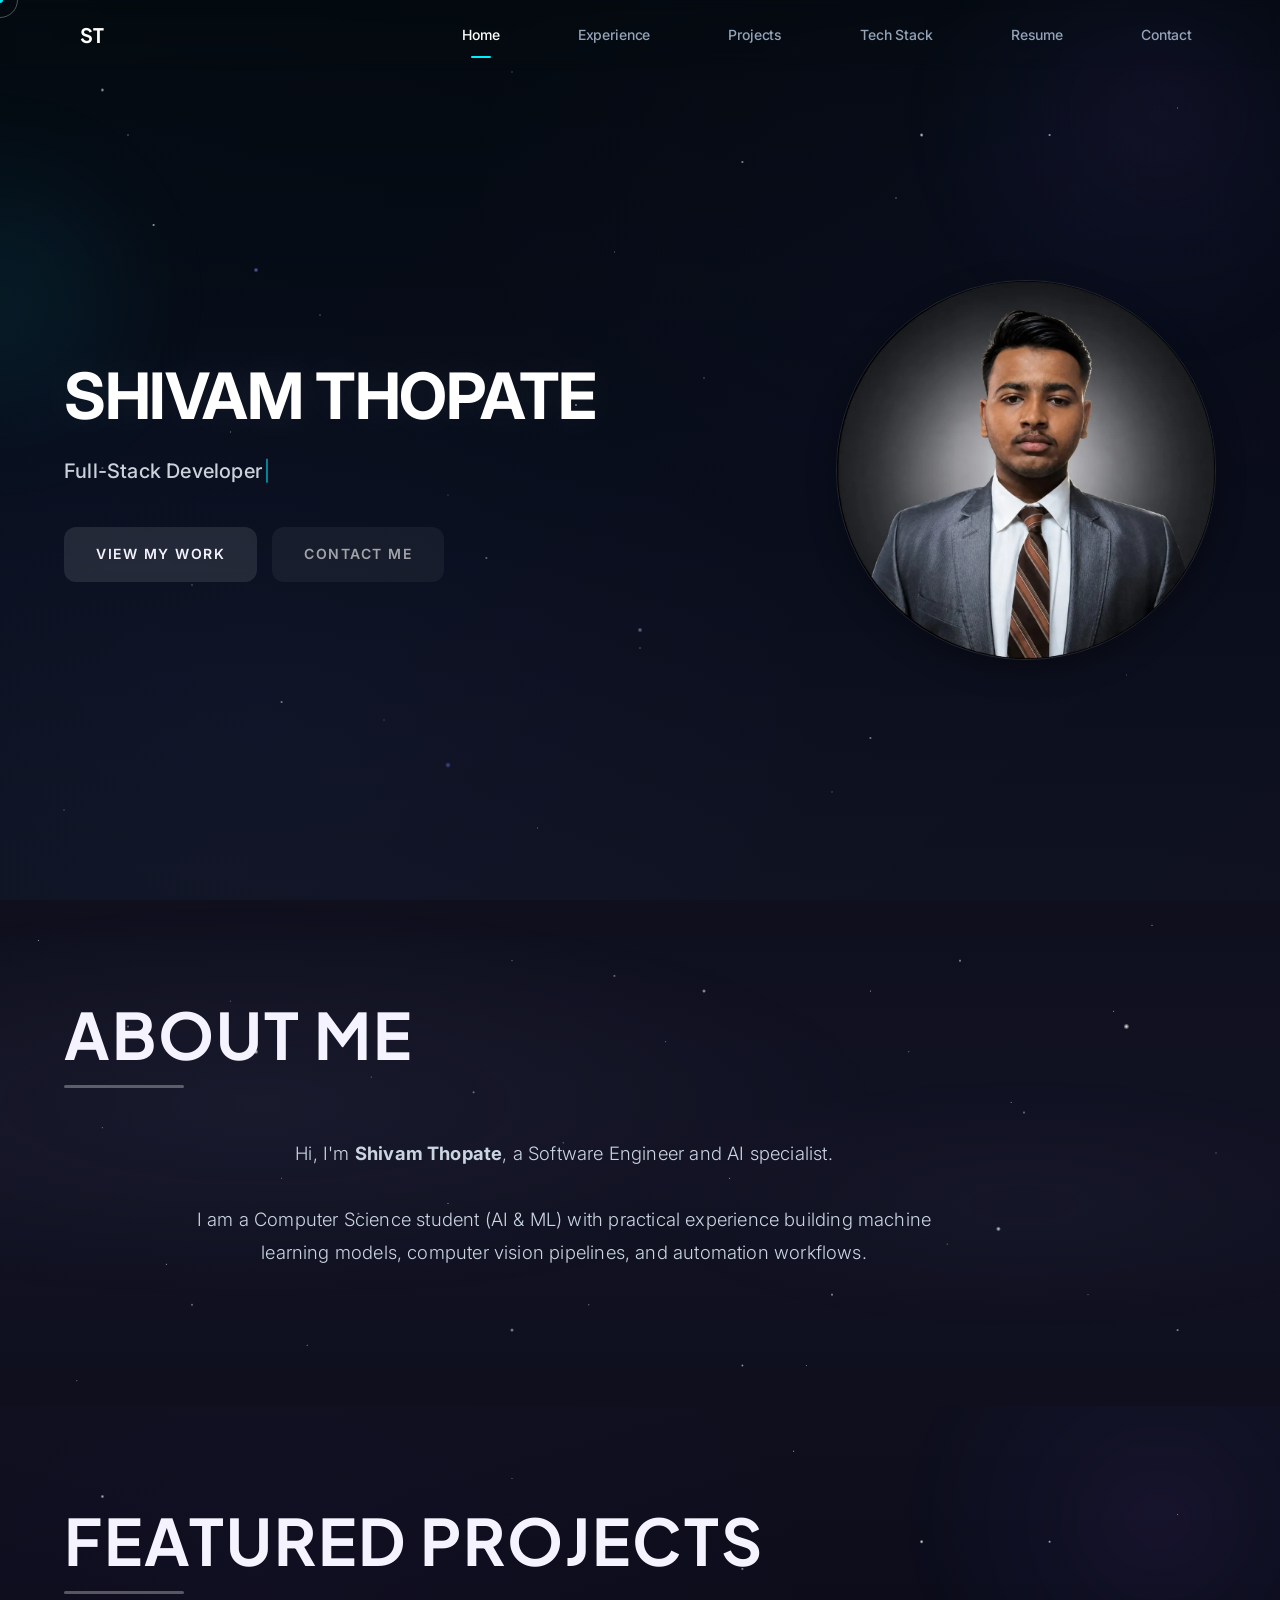
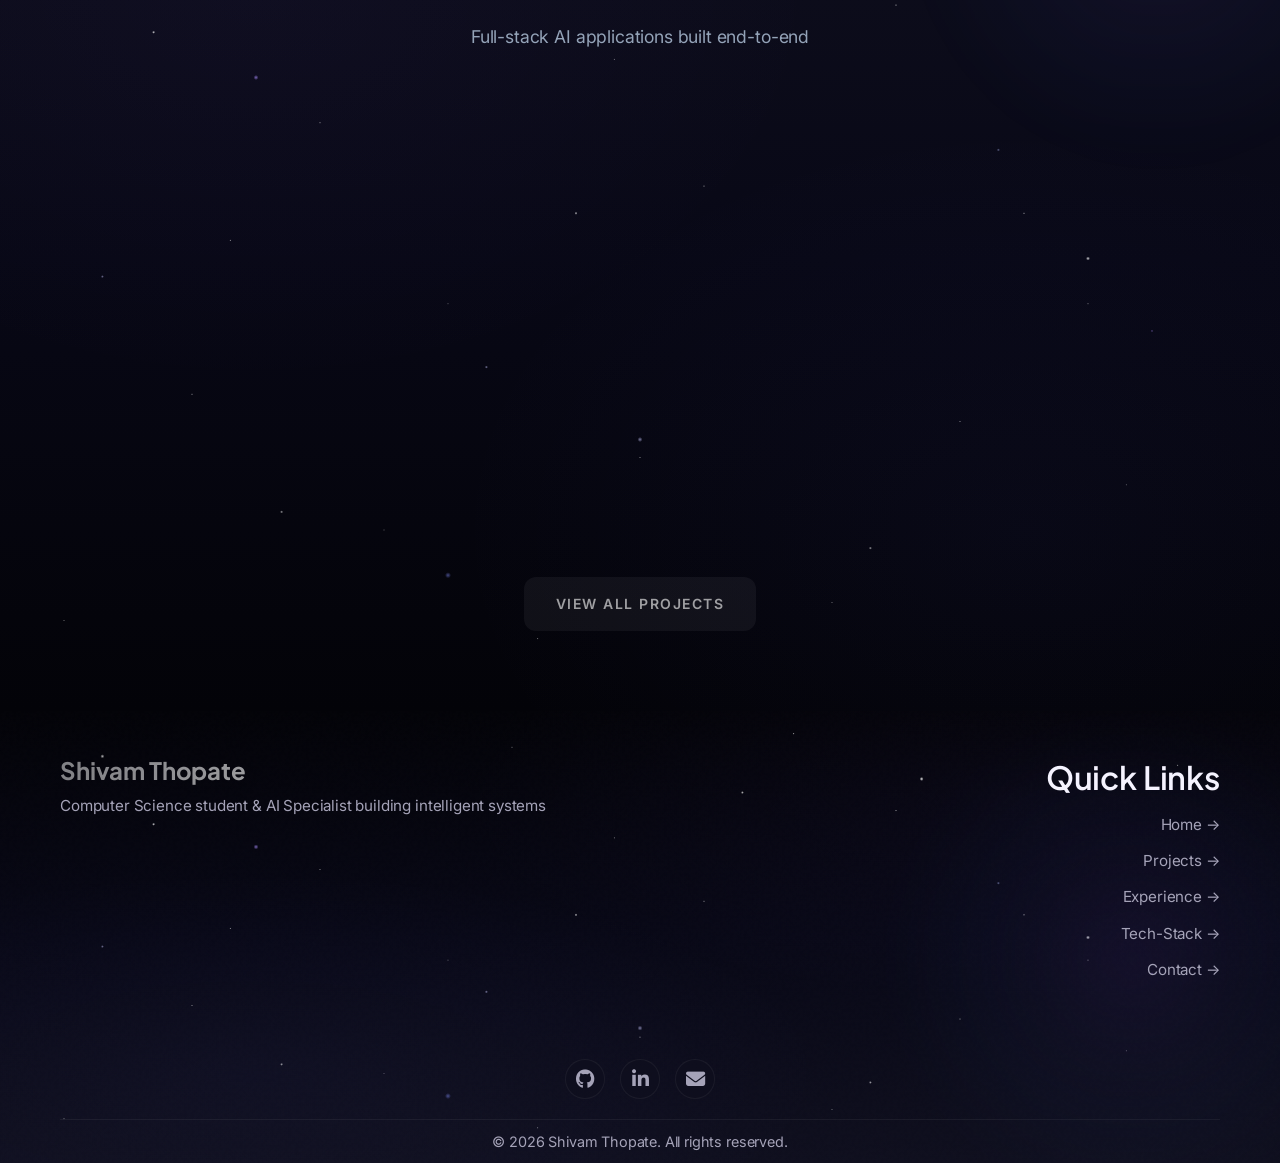
==== commit d6d3732c: "fix: Bust cache and fix resume styling spacing" ====
--- a/index.html
+++ b/index.html
@@ -56,7 +56,7 @@
   <link rel="preload" as="image" href="assets/profile.jpg">
   
   <!-- Styles & Fonts -->
-  <link rel="stylesheet" href="assets/css/main.min.css">
+  <link rel="stylesheet" href="assets/css/main.min.css?v=2">
   <link href="https://fonts.googleapis.com/css2?family=Inter:wght@400;500;600;700&family=Plus+Jakarta+Sans:wght@500;600;700&display=swap" rel="stylesheet">
   <link rel="stylesheet" href="https://cdn.jsdelivr.net/npm/@fortawesome/fontawesome-free@6.4.0/css/all.min.css">
 
--- a/assets/css/main.min.css
+++ b/assets/css/main.min.css
@@ -5,7 +5,7 @@
 /* --- navbar.css --- */
  #navbar-placeholder{ position:relative;z-index:1002;}.navbar{ position:fixed;top:0;left:0;width:100%;background:transparent;backdrop-filter:blur(6px);-webkit-backdrop-filter:blur(6px);z-index:1000;padding:var(--space-1) 0;transition:transform, opacity, background-color, border-color, box-shadow, color var(--duration-fast) var(--ease-professional);border-bottom:none;}.navbar.scrolled{ padding:var(--space-1) 0;background:rgba(10, 10, 26, 0.9);backdrop-filter:blur(8px);-webkit-backdrop-filter:blur(8px);box-shadow:none;border-bottom:none;}.navbar .container{ display:flex;justify-content:space-between;align-items:center;}.logo{ font-family:var(--font-heading), -apple-system, BlinkMacSystemFont, 'Segoe UI', Roboto, sans-serif;font-size:var(--text-xl);font-weight:700;color:var(--text-primary);text-decoration:none;transition:transform, opacity, background-color, border-color, box-shadow, color var(--duration-fast) var(--ease-professional);padding:var(--space-1) var(--space-2);border-radius:8px;}.logo:hover{ color:rgba(255, 255, 255, 0.7);transform:scale(1.05);}.logo:focus{ outline:2px solid rgba(255, 255, 255, 0.7);outline-offset:2px;}.logo:focus:not(:focus-visible){ outline:none;}.logo:focus-visible{ outline:2px solid rgba(255, 255, 255, 0.7);outline-offset:2px;}.nav-links{ display:flex;list-style:none;}.nav-links li{ margin-left:30px;}.nav-links a{ color:var(--text-muted);text-decoration:none;font-weight:500;font-family:var(--font-ui), -apple-system, BlinkMacSystemFont, 'Segoe UI', Roboto, sans-serif;font-size:var(--text-sm);letter-spacing:-0.01em;transition:transform, opacity, background-color, border-color, box-shadow, color var(--duration-fast) var(--ease-professional);position:relative;padding:var(--space-2) var(--space-3);border-radius:8px;display:block;}.nav-links a:hover{ color:rgba(255, 255, 255, 0.9);background:none;}.nav-links a.active{ color:var(--text-primary);background:none;}.nav-links a:focus{ outline:2px solid rgba(255, 255, 255, 0.7);outline-offset:2px;color:rgba(255, 255, 255, 0.7);}.nav-links a:focus:not(:focus-visible){ outline:none;}.nav-links a:focus-visible{ outline:2px solid rgba(255, 255, 255, 0.7);outline-offset:2px;}.menu-toggle{ display:none;cursor:pointer;flex-direction:column;justify-content:center;gap:5px;width:36px;height:36px;padding:8px 6px;border-radius:6px;transition:transform, opacity, background-color, border-color, box-shadow, color var(--duration-fast) var(--ease-professional);background:transparent;border:none;}.menu-toggle:hover{ background:rgba(255, 255, 255, 0.1);}.menu-toggle:focus{ outline:2px solid rgba(255, 255, 255, 0.7);outline-offset:2px;background:rgba(255, 255, 255, 0.05);}.menu-toggle:focus:not(:focus-visible){ outline:none;}.menu-toggle:focus-visible{ outline:2px solid rgba(255, 255, 255, 0.7);outline-offset:2px;}.menu-toggle span{ display:block;height:3px;width:100%;background:var(--text-primary);border-radius:3px;transition:transform, opacity, background-color, border-color, box-shadow, color var(--duration-normal) var(--ease-professional);}.menu-toggle.active span:nth-child(1){ transform:rotate(45deg) translate(6px, 6px);}.menu-toggle.active span:nth-child(2){ opacity:0;}.menu-toggle.active span:nth-child(3){ transform:rotate(-45deg) translate(6px, -6px);}@media (max-width:768px){ .menu-toggle{ display:flex;}.nav-links{ position:fixed;top:80px;left:-100%;width:100%;height:calc(100vh - 80px);background:rgba(15, 15, 30, 0.98);backdrop-filter:blur(8px);-webkit-backdrop-filter:blur(8px);flex-direction:column;align-items:center;justify-content:center;transition:transform, opacity, background-color, border-color, box-shadow, color 0.5s cubic-bezier(0.4, 0, 0.2, 1);z-index:999;}.nav-links.active{ left:0;}.nav-links li{ margin:20px 0;}}@media (min-width:768px){ .menu-toggle{ display:none !important;}.nav-links{ position:static !important;flex-direction:row !important;height:auto !important;background:none !important;align-items:center !important;justify-content:flex-end !important;left:0 !important;width:auto !important;transition:none !important;}.nav-links li{ margin:0 0 0 30px !important;}}@supports (-webkit-touch-callout:none){ .nav-links a{ padding:12px 16px;min-height:44px;}.navbar{ padding-top:max(12px, env(safe-area-inset-top));padding-left:env(safe-area-inset-left);padding-right:env(safe-area-inset-right);}.nav-links{ height:calc(100vh - 80px - env(safe-area-inset-bottom));}}
 /* --- hero.css --- */
- .hero{ padding:120px 0 80px;background:radial-gradient(ellipse at 20% 80%, rgba(99, 102, 241, 0.04) 0%, transparent 40%), radial-gradient(ellipse at 80% 20%, rgba(139, 92, 246, 0.03) 0%, transparent 40%), linear-gradient(180deg, #030308 0%, #080816 50%, #0f0f1e 100%);position:relative;overflow:hidden;min-height:100vh;display:flex;align-items:center;}.hero .container{ display:flex;align-items:center;justify-content:space-between;position:relative;z-index:1;}.hero-content{ max-width:600px;}.hero-title{ font-family:'Inter', 'Arial', 'Helvetica', sans-serif;font-size:var(--heading-1);font-weight:700;margin-bottom:20px;line-height:var(--leading-tight);letter-spacing:-0.02em;color:var(--text-primary);white-space:nowrap;text-shadow:0 0 40px rgba(255, 255, 255, 0.08);position:relative;}.hero-title span{ color:var(--primary);}.hero-subtitle{ font-family:var(--font-ui), -apple-system, BlinkMacSystemFont, 'Segoe UI', Roboto, sans-serif;font-size:var(--text-xl);color:var(--text-light);margin-bottom:var(--space-5);line-height:var(--leading-relaxed);font-weight:400;letter-spacing:0.01em;max-width:68ch;}.hero-positioning{ font-family:var(--font-ui), -apple-system, BlinkMacSystemFont, 'Segoe UI', Roboto, sans-serif;font-size:var(--text-xl);color:var(--text-secondary);margin-bottom:40px;line-height:var(--leading-relaxed);font-weight:500;letter-spacing:0.01em;max-width:68ch;opacity:0.9;}.hero-badges{ display:flex;flex-wrap:wrap;gap:var(--space-2);margin-bottom:var(--space-5);}.badge{ display:inline-block;padding:var(--space-1) var(--space-2);background:rgba(255, 255, 255, 0.05);color:rgba(255, 255, 255, 0.5);border:1px solid rgba(255, 255, 255, 0.1);border-radius:20px;font-family:var(--font-ui), -apple-system, BlinkMacSystemFont, 'Segoe UI', Roboto, sans-serif;font-size:var(--text-sm);font-weight:500;letter-spacing:0.5px;transition:transform, opacity, background-color, border-color, box-shadow, color var(--duration-fast) var(--ease-professional);backdrop-filter:blur(8px);-webkit-backdrop-filter:blur(8px);}.badge:hover{ background:rgba(255, 255, 255, 0.08);border-color:rgba(255, 255, 255, 0.5);transform:translateY(-1px);}.hero-buttons{ display:flex;gap:15px;align-items:center;justify-content:flex-start;}.hero-image{ position:relative;display:flex;justify-content:center;align-items:center;margin-left:2rem;}.profile-img{ width:380px;height:380px;object-fit:cover;object-position:top center;border-radius:20px;border:1px solid rgba(255, 255, 255, 0.1);box-shadow:0 10px 30px rgba(0, 0, 0, 0.3), 0 0 1px rgba(255, 255, 255, 0.05);position:relative;z-index:2;transition:transform, opacity, background-color, border-color, box-shadow, color 0.4s cubic-bezier(0.4, 0, 0.2, 1);}.profile-img:hover{ transform:translateY(-3px);box-shadow:0 20px 50px rgba(0, 0, 0, 0.4), 0 0 20px rgba(255, 255, 255, 0.03);}.starfield{ position:absolute;top:0;left:0;width:100%;height:100%;overflow:hidden;z-index:0;}.stars{ position:absolute;top:0;left:0;width:200%;height:100%;will-change:transform, opacity;}.stars-small{ background-image:radial-gradient(1px 1px at 10% 15%, rgba(255,255,255,0.6), transparent), radial-gradient(1px 1px at 25% 35%, rgba(255,255,255,0.5), transparent), radial-gradient(1px 1px at 40% 8%, rgba(255,255,255,0.4), transparent), radial-gradient(1px 1px at 55% 42%, rgba(255,255,255,0.5), transparent), radial-gradient(1px 1px at 70% 22%, rgba(255,255,255,0.6), transparent), radial-gradient(1px 1px at 85% 55%, rgba(255,255,255,0.4), transparent), radial-gradient(1px 1px at 15% 65%, rgba(255,255,255,0.5), transparent), radial-gradient(1px 1px at 30% 80%, rgba(255,255,255,0.3), transparent), radial-gradient(1px 1px at 50% 72%, rgba(255,255,255,0.5), transparent), radial-gradient(1px 1px at 65% 88%, rgba(255,255,255,0.4), transparent), radial-gradient(1px 1px at 80% 45%, rgba(255,255,255,0.6), transparent), radial-gradient(1px 1px at 92% 12%, rgba(255,255,255,0.5), transparent), radial-gradient(1px 1px at 5% 90%, rgba(255,255,255,0.4), transparent), radial-gradient(1px 1px at 35% 55%, rgba(255,255,255,0.3), transparent), radial-gradient(1px 1px at 75% 68%, rgba(255,255,255,0.5), transparent), radial-gradient(1px 1px at 48% 28%, rgba(255,255,255,0.4), transparent), radial-gradient(1px 1px at 18% 48%, rgba(255,255,255,0.5), transparent), radial-gradient(1px 1px at 62% 5%, rgba(255,255,255,0.6), transparent), radial-gradient(1px 1px at 88% 75%, rgba(255,255,255,0.3), transparent), radial-gradient(1px 1px at 42% 92%, rgba(255,255,255,0.4), transparent);background-size:50% 100%;animation:twinkle 6s ease-in-out infinite, starDrift 180s linear infinite;}.stars-medium{ background-image:radial-gradient(1.5px 1.5px at 12% 25%, rgba(255,255,255,0.8), transparent), radial-gradient(1.5px 1.5px at 38% 62%, rgba(200,200,255,0.6), transparent), radial-gradient(1.5px 1.5px at 58% 18%, rgba(255,255,255,0.7), transparent), radial-gradient(1.5px 1.5px at 78% 38%, rgba(180,190,255,0.5), transparent), radial-gradient(1.5px 1.5px at 22% 78%, rgba(255,255,255,0.6), transparent), radial-gradient(1.5px 1.5px at 90% 58%, rgba(167,139,250,0.4), transparent), radial-gradient(1.5px 1.5px at 45% 45%, rgba(255,255,255,0.7), transparent), radial-gradient(1.5px 1.5px at 68% 82%, rgba(255,255,255,0.6), transparent), radial-gradient(1.5px 1.5px at 8% 52%, rgba(200,200,255,0.5), transparent), radial-gradient(1.5px 1.5px at 82% 15%, rgba(255,255,255,0.8), transparent);background-size:50% 100%;animation:twinkle 4s ease-in-out infinite reverse, starDrift 120s linear infinite;}.stars-large{ background-image:radial-gradient(2.5px 2.5px at 20% 30%, rgba(167,139,250,0.7), transparent), radial-gradient(2px 2px at 72% 15%, rgba(255,255,255,0.9), transparent), radial-gradient(2.5px 2.5px at 50% 70%, rgba(200,200,255,0.6), transparent), radial-gradient(2px 2px at 85% 50%, rgba(255,255,255,0.8), transparent), radial-gradient(3px 3px at 35% 85%, rgba(129,140,248,0.5), transparent), radial-gradient(2px 2px at 8% 10%, rgba(255,255,255,0.7), transparent);background-size:50% 100%;animation:twinkle 5s ease-in-out infinite, starDrift 90s linear infinite;animation-delay:1s;}body.stars-move-right .stars-small{ animation:twinkle 6s ease-in-out infinite, starDriftRev 180s linear infinite;}body.stars-move-right .stars-medium{ animation:twinkle 4s ease-in-out infinite reverse, starDriftRev 120s linear infinite;}body.stars-move-right .stars-large{ animation:twinkle 5s ease-in-out infinite, starDriftRev 90s linear infinite;}.solar-glow{ position:absolute;top:-15%;right:-10%;width:500px;height:500px;border-radius:50%;background:radial-gradient(circle, rgba(139, 92, 246, 0.08) 0%, rgba(99, 102, 241, 0.04) 30%, rgba(59, 130, 246, 0.02) 50%, transparent 70%);filter:blur(20px);animation:solarPulse 8s ease-in-out infinite;pointer-events:none;}@keyframes twinkle{ 0%, 100%{ opacity:1;}50%{ opacity:0.5;}}@keyframes solarPulse{ 0%, 100%{ transform:scale(1);opacity:1;}50%{ transform:scale(1.08);opacity:0.7;}}@keyframes fadeInUp{ from{ opacity:0;transform:translateY(30px);}to{ opacity:1;transform:translateY(0);}}.fade-in{ animation:fadeInUp 0.8s ease-out forwards;}@media (max-width:768px){ .solar-glow{ width:300px;height:300px;top:-10%;right:-15%;filter:blur(15px);}}@media (max-width:480px){ .solar-glow{ width:200px;height:200px;}}@media (max-width:992px){ .hero{ padding:120px 0 60px;min-height:100dvh;}.hero .container{ flex-direction:column;text-align:center;justify-content:center;gap:var(--space-5);}.hero-content{ max-width:100%;order:2;}.hero-image{ margin-left:0;order:1;}.hero-buttons{ justify-content:center;gap:20px;}.hero-title{ font-size:3.2rem;margin-bottom:20px;}.hero-subtitle{ font-size:1.2rem;margin-bottom:30px;}}@media (max-width:844px){ .hero-title{ font-size:2.6rem;}.hero-subtitle{ font-size:1.1rem;}.profile-img{ width:280px;height:280px;}}@media (max-width:768px){ .hero{ padding:100px 0 60px;}.hero .container{ gap:var(--space-4);}.hero-badges{ justify-content:center;}.badge{ font-size:var(--text-xs);padding:6px var(--space-2);}.hero-buttons{ flex-wrap:wrap;}}@media (max-width:576px){ .hero{ padding:80px 0 40px;}.hero .container{ gap:var(--space-3);}.hero-title{ font-size:2.2rem;white-space:normal;margin-bottom:12px;line-height:1.1;}.hero-positioning{ font-size:var(--text-base);margin-bottom:16px;}.hero-subtitle{ font-size:1rem;margin-bottom:16px;line-height:1.5;}.profile-img{ width:min(200px, 52vw);height:min(200px, 52vw);border-radius:50%;object-position:top center;}.hero-buttons{ flex-direction:column;gap:10px;width:100%;}}@media (max-width:414px){ .hero{ padding:70px 0 32px;}.hero-title{ font-size:1.9rem;}.hero-subtitle{ font-size:0.95rem;}.profile-img{ width:min(170px, 44vw);height:min(170px, 44vw);}}@media (min-width:768px) and (max-width:1024px){ .hero{ padding:160px 0 100px;min-height:90vh;}.hero .container{ flex-direction:row;text-align:left;}.hero-title{ font-size:3.5rem;}.hero-subtitle{ font-size:1.25rem;}.profile-img{ width:320px;height:320px;}}@media (min-width:768px) and (max-width:1024px) and (orientation:landscape){ .hero{ padding:140px 0 80px;min-height:85vh;}.hero-title{ font-size:3.2rem;}.profile-img{ width:300px;height:300px;}}@media (max-width:844px) and (orientation:landscape){ .hero{ padding:100px 0 60px;}.hero .container{ flex-direction:row;text-align:left;}.hero-image{ order:1;margin:0 0 0 2rem;}.hero-content{ order:1;}.profile-img{ width:250px;height:250px;}}@media (min-width:1025px){ .hero{ min-height:100vh;}}@media (min-width:1440px){ .hero-title{ font-size:4.5rem;}}
+ .hero{ padding:120px 0 80px;background:radial-gradient(ellipse at 20% 80%, rgba(99, 102, 241, 0.04) 0%, transparent 40%), radial-gradient(ellipse at 80% 20%, rgba(139, 92, 246, 0.03) 0%, transparent 40%), linear-gradient(180deg, #030308 0%, #080816 50%, #0f0f1e 100%);position:relative;overflow:hidden;min-height:100vh;display:flex;align-items:center;}.hero .container{ display:flex;align-items:center;justify-content:space-between;position:relative;z-index:1;}.hero-content{ max-width:600px;}.hero-title{ font-family:'Inter', 'Arial', 'Helvetica', sans-serif;font-size:var(--heading-1);font-weight:700;margin-bottom:20px;line-height:var(--leading-tight);letter-spacing:-0.02em;color:var(--text-primary);white-space:nowrap;text-shadow:0 0 40px rgba(255, 255, 255, 0.08);position:relative;}.hero-title span{ color:var(--primary);}.hero-subtitle{ font-family:var(--font-ui), -apple-system, BlinkMacSystemFont, 'Segoe UI', Roboto, sans-serif;font-size:var(--text-xl);color:var(--text-light);margin-bottom:var(--space-5);line-height:var(--leading-relaxed);font-weight:400;letter-spacing:0.01em;max-width:68ch;}.hero-positioning{ font-family:var(--font-ui), -apple-system, BlinkMacSystemFont, 'Segoe UI', Roboto, sans-serif;font-size:var(--text-xl);color:var(--text-secondary);margin-bottom:40px;line-height:var(--leading-relaxed);font-weight:500;letter-spacing:0.01em;max-width:68ch;opacity:0.9;}.hero-badges{ display:flex;flex-wrap:wrap;gap:var(--space-2);margin-bottom:var(--space-5);}.badge{ display:inline-block;padding:var(--space-1) var(--space-2);background:rgba(255, 255, 255, 0.05);color:rgba(255, 255, 255, 0.5);border:1px solid rgba(255, 255, 255, 0.1);border-radius:20px;font-family:var(--font-ui), -apple-system, BlinkMacSystemFont, 'Segoe UI', Roboto, sans-serif;font-size:var(--text-sm);font-weight:500;letter-spacing:0.5px;transition:transform, opacity, background-color, border-color, box-shadow, color var(--duration-fast) var(--ease-professional);backdrop-filter:blur(8px);-webkit-backdrop-filter:blur(8px);}.badge:hover{ background:rgba(255, 255, 255, 0.08);border-color:rgba(255, 255, 255, 0.5);transform:translateY(-1px);}.hero-buttons{ display:flex;gap:15px;align-items:center;justify-content:flex-start;}.hero-image{ position:relative;display:flex;justify-content:center;align-items:center;margin-left:2rem;}.profile-img{ width:380px;height:380px;object-fit:cover;object-position:top center;border-radius:50%;border:1px solid rgba(255, 255, 255, 0.1);box-shadow:0 10px 30px rgba(0, 0, 0, 0.3), 0 0 1px rgba(255, 255, 255, 0.05);position:relative;z-index:2;transition:transform, opacity, background-color, border-color, box-shadow, color 0.4s cubic-bezier(0.4, 0, 0.2, 1);}.profile-img:hover{ transform:translateY(-3px);box-shadow:0 20px 50px rgba(0, 0, 0, 0.4), 0 0 20px rgba(255, 255, 255, 0.03);}.starfield{ position:absolute;top:0;left:0;width:100%;height:100%;overflow:hidden;z-index:0;}.stars{ position:absolute;top:0;left:0;width:200%;height:100%;will-change:transform, opacity;}.stars-small{ background-image:radial-gradient(1px 1px at 10% 15%, rgba(255,255,255,0.6), transparent), radial-gradient(1px 1px at 25% 35%, rgba(255,255,255,0.5), transparent), radial-gradient(1px 1px at 40% 8%, rgba(255,255,255,0.4), transparent), radial-gradient(1px 1px at 55% 42%, rgba(255,255,255,0.5), transparent), radial-gradient(1px 1px at 70% 22%, rgba(255,255,255,0.6), transparent), radial-gradient(1px 1px at 85% 55%, rgba(255,255,255,0.4), transparent), radial-gradient(1px 1px at 15% 65%, rgba(255,255,255,0.5), transparent), radial-gradient(1px 1px at 30% 80%, rgba(255,255,255,0.3), transparent), radial-gradient(1px 1px at 50% 72%, rgba(255,255,255,0.5), transparent), radial-gradient(1px 1px at 65% 88%, rgba(255,255,255,0.4), transparent), radial-gradient(1px 1px at 80% 45%, rgba(255,255,255,0.6), transparent), radial-gradient(1px 1px at 92% 12%, rgba(255,255,255,0.5), transparent), radial-gradient(1px 1px at 5% 90%, rgba(255,255,255,0.4), transparent), radial-gradient(1px 1px at 35% 55%, rgba(255,255,255,0.3), transparent), radial-gradient(1px 1px at 75% 68%, rgba(255,255,255,0.5), transparent), radial-gradient(1px 1px at 48% 28%, rgba(255,255,255,0.4), transparent), radial-gradient(1px 1px at 18% 48%, rgba(255,255,255,0.5), transparent), radial-gradient(1px 1px at 62% 5%, rgba(255,255,255,0.6), transparent), radial-gradient(1px 1px at 88% 75%, rgba(255,255,255,0.3), transparent), radial-gradient(1px 1px at 42% 92%, rgba(255,255,255,0.4), transparent);background-size:50% 100%;animation:twinkle 6s ease-in-out infinite, starDrift 180s linear infinite;}.stars-medium{ background-image:radial-gradient(1.5px 1.5px at 12% 25%, rgba(255,255,255,0.8), transparent), radial-gradient(1.5px 1.5px at 38% 62%, rgba(200,200,255,0.6), transparent), radial-gradient(1.5px 1.5px at 58% 18%, rgba(255,255,255,0.7), transparent), radial-gradient(1.5px 1.5px at 78% 38%, rgba(180,190,255,0.5), transparent), radial-gradient(1.5px 1.5px at 22% 78%, rgba(255,255,255,0.6), transparent), radial-gradient(1.5px 1.5px at 90% 58%, rgba(167,139,250,0.4), transparent), radial-gradient(1.5px 1.5px at 45% 45%, rgba(255,255,255,0.7), transparent), radial-gradient(1.5px 1.5px at 68% 82%, rgba(255,255,255,0.6), transparent), radial-gradient(1.5px 1.5px at 8% 52%, rgba(200,200,255,0.5), transparent), radial-gradient(1.5px 1.5px at 82% 15%, rgba(255,255,255,0.8), transparent);background-size:50% 100%;animation:twinkle 4s ease-in-out infinite reverse, starDrift 120s linear infinite;}.stars-large{ background-image:radial-gradient(2.5px 2.5px at 20% 30%, rgba(167,139,250,0.7), transparent), radial-gradient(2px 2px at 72% 15%, rgba(255,255,255,0.9), transparent), radial-gradient(2.5px 2.5px at 50% 70%, rgba(200,200,255,0.6), transparent), radial-gradient(2px 2px at 85% 50%, rgba(255,255,255,0.8), transparent), radial-gradient(3px 3px at 35% 85%, rgba(129,140,248,0.5), transparent), radial-gradient(2px 2px at 8% 10%, rgba(255,255,255,0.7), transparent);background-size:50% 100%;animation:twinkle 5s ease-in-out infinite, starDrift 90s linear infinite;animation-delay:1s;}body.stars-move-right .stars-small{ animation:twinkle 6s ease-in-out infinite, starDriftRev 180s linear infinite;}body.stars-move-right .stars-medium{ animation:twinkle 4s ease-in-out infinite reverse, starDriftRev 120s linear infinite;}body.stars-move-right .stars-large{ animation:twinkle 5s ease-in-out infinite, starDriftRev 90s linear infinite;}.solar-glow{ position:absolute;top:-15%;right:-10%;width:500px;height:500px;border-radius:50%;background:radial-gradient(circle, rgba(139, 92, 246, 0.08) 0%, rgba(99, 102, 241, 0.04) 30%, rgba(59, 130, 246, 0.02) 50%, transparent 70%);filter:blur(20px);animation:solarPulse 8s ease-in-out infinite;pointer-events:none;}@keyframes twinkle{ 0%, 100%{ opacity:1;}50%{ opacity:0.5;}}@keyframes solarPulse{ 0%, 100%{ transform:scale(1);opacity:1;}50%{ transform:scale(1.08);opacity:0.7;}}@keyframes fadeInUp{ from{ opacity:0;transform:translateY(30px);}to{ opacity:1;transform:translateY(0);}}.fade-in{ animation:fadeInUp 0.8s ease-out forwards;}@media (max-width:768px){ .solar-glow{ width:300px;height:300px;top:-10%;right:-15%;filter:blur(15px);}}@media (max-width:480px){ .solar-glow{ width:200px;height:200px;}}@media (max-width:992px){ .hero{ padding:120px 0 60px;min-height:100dvh;}.hero .container{ flex-direction:column;text-align:center;justify-content:center;gap:var(--space-5);}.hero-content{ max-width:100%;order:2;}.hero-image{ margin-left:0;order:1;}.hero-buttons{ justify-content:center;gap:20px;}.hero-title{ font-size:3.2rem;margin-bottom:20px;}.hero-subtitle{ font-size:1.2rem;margin-bottom:30px;}}@media (max-width:844px){ .hero-title{ font-size:2.6rem;}.hero-subtitle{ font-size:1.1rem;}.profile-img{ width:280px;height:280px;}}@media (max-width:768px){ .hero{ padding:100px 0 60px;}.hero .container{ gap:var(--space-4);}.hero-badges{ justify-content:center;}.badge{ font-size:var(--text-xs);padding:6px var(--space-2);}.hero-buttons{ flex-wrap:wrap;}}@media (max-width:576px){ .hero{ padding:80px 0 40px;}.hero .container{ gap:var(--space-3);}.hero-title{ font-size:2.2rem;white-space:normal;margin-bottom:12px;line-height:1.1;}.hero-positioning{ font-size:var(--text-base);margin-bottom:16px;}.hero-subtitle{ font-size:1rem;margin-bottom:16px;line-height:1.5;}.profile-img{ width:min(200px, 52vw);height:min(200px, 52vw);border-radius:50%;object-position:top center;}.hero-buttons{ flex-direction:column;gap:10px;width:100%;}}@media (max-width:414px){ .hero{ padding:70px 0 32px;}.hero-title{ font-size:1.9rem;}.hero-subtitle{ font-size:0.95rem;}.profile-img{ width:min(170px, 44vw);height:min(170px, 44vw);}}@media (min-width:768px) and (max-width:1024px){ .hero{ padding:160px 0 100px;min-height:90vh;}.hero .container{ flex-direction:row;text-align:left;}.hero-title{ font-size:3.5rem;}.hero-subtitle{ font-size:1.25rem;}.profile-img{ width:320px;height:320px;}}@media (min-width:768px) and (max-width:1024px) and (orientation:landscape){ .hero{ padding:140px 0 80px;min-height:85vh;}.hero-title{ font-size:3.2rem;}.profile-img{ width:300px;height:300px;}}@media (max-width:844px) and (orientation:landscape){ .hero{ padding:100px 0 60px;}.hero .container{ flex-direction:row;text-align:left;}.hero-image{ order:1;margin:0 0 0 2rem;}.hero-content{ order:1;}.profile-img{ width:250px;height:250px;}}@media (min-width:1025px){ .hero{ min-height:100vh;}}@media (min-width:1440px){ .hero-title{ font-size:4.5rem;}}
 /* --- home.css --- */
  .home-hero{ position:relative;overflow:hidden;}.home-hero::before{ content:'';position:absolute;top:0;left:0;right:0;bottom:0;background:radial-gradient(ellipse at center, rgba(99, 102, 241, 0.04) 0%, transparent 70%);pointer-events:none;z-index:0;}.home-content{ position:relative;z-index:1;}@media (max-width:768px){ .home-hero{ min-height:90vh;}}@media (max-width:480px){ .home-hero{ min-height:85vh;}}.skills-section{ padding:80px 0;background:transparent;}.skills-grid{ display:grid;grid-template-columns:repeat(auto-fit, minmax(280px, 1fr));gap:30px;margin-top:40px;}.skill-category{ background:rgba(15, 15, 30, 0.7);border:none;border-radius:12px;padding:30px;transition:transform, opacity, background-color, border-color, box-shadow, color 0.3s ease, box-shadow 0.3s ease;}.skill-category:hover{ transform:translateY(-5px);box-shadow:0 8px 20px rgba(0, 0, 0, 0.3);border-color:var(--primary);}.skill-category-title{ font-size:1.3rem;font-weight:700;color:var(--primary);margin-bottom:20px;text-transform:uppercase;letter-spacing:1px;border-bottom:2px solid var(--primary);padding-bottom:10px;}.skill-tags{ display:flex;flex-wrap:wrap;gap:10px;}.skill-tag{ background:rgba(255, 255, 255, 0.05);color:var(--light);padding:8px 16px;border-radius:20px;font-size:0.9rem;font-weight:500;border:1px solid rgba(255, 255, 255, 0.1);transition:transform, opacity, background-color, border-color, box-shadow, color 0.3s ease;}.skill-tag:hover{ background:rgba(255, 255, 255, 0.08);border-color:var(--primary);transform:translateY(-2px);}@media (min-width:768px) and (max-width:1024px){ .skills-section{ padding:70px 0;}.skills-grid{ grid-template-columns:repeat(2, 1fr);gap:25px;}.skill-category{ padding:28px;}.skill-category-title{ font-size:1.25rem;}.skill-tag{ font-size:0.9rem;padding:7px 15px;}}@media (max-width:768px){ .skills-section{ padding:60px 0;}.skills-grid{ grid-template-columns:1fr;gap:20px;}.skill-category{ padding:25px;}.skill-category-title{ font-size:1.2rem;margin-bottom:18px;}.skill-tag{ font-size:0.88rem;padding:7px 14px;}}@media (max-width:576px){ .skills-section{ padding:50px 0;}.skills-grid{ gap:18px;}.skill-category{ padding:22px;}.skill-category-title{ font-size:1.1rem;margin-bottom:15px;padding-bottom:8px;}.skill-tags{ gap:8px;}.skill-tag{ font-size:0.85rem;padding:6px 12px;min-height:36px;display:inline-flex;align-items:center;}}@media (max-width:480px){ .skills-section{ padding:45px 0;}.skill-category{ padding:20px;}.skill-category-title{ font-size:1rem;margin-bottom:15px;}.skill-tag{ font-size:0.8rem;padding:6px 10px;}}@media (max-width:414px){ .skills-section{ padding:40px 0;}.skill-category{ padding:18px;}.skill-tag{ font-size:0.78rem;padding:5px 10px;}}@media (max-width:844px) and (orientation:landscape){ .skills-section{ padding:50px 0;}.skills-grid{ grid-template-columns:repeat(2, 1fr);gap:20px;}}@media (min-width:768px) and (max-width:1024px) and (orientation:landscape){ .skills-grid{ grid-template-columns:repeat(2, 1fr);}}@supports (-webkit-touch-callout:none){ .skill-tag{ min-height:44px;padding:10px 16px;-webkit-tap-highlight-color:rgba(255, 255, 255, 0.08);}.skill-category{ -webkit-tap-highlight-color:rgba(255, 255, 255, 0.05);}}section#about.about{ background:linear-gradient(180deg, #0f0f1e 0%, #0f101f 8%, #101020 18%, #101121 30%, #111122 45%, #111122 55%, #101121 70%, #101020 82%, #0f101f 92%, #0f0f1e 100% );isolation:isolate;}.starfield-grey{ position:absolute;top:0;left:0;width:100%;height:100%;overflow:hidden;z-index:0;pointer-events:none;}.stars-grey-sm{ position:absolute;top:0;left:0;width:200%;height:100%;background-image:radial-gradient(1px 1px at 3% 8%, rgba(255,255,255,0.60), transparent), radial-gradient(1px 1px at 8% 45%, rgba(255,255,255,0.45), transparent), radial-gradient(1px 1px at 13% 72%, rgba(255,255,255,0.55), transparent), radial-gradient(1px 1px at 18% 20%, rgba(255,255,255,0.40), transparent), radial-gradient(1px 1px at 24% 88%, rgba(255,255,255,0.50), transparent), radial-gradient(1px 1px at 29% 35%, rgba(255,255,255,0.42), transparent), radial-gradient(1px 1px at 35% 60%, rgba(255,255,255,0.58), transparent), radial-gradient(1px 1px at 40% 12%, rgba(255,255,255,0.45), transparent), radial-gradient(1px 1px at 46% 80%, rgba(255,255,255,0.50), transparent), radial-gradient(1px 1px at 52% 28%, rgba(255,255,255,0.40), transparent), radial-gradient(1px 1px at 57% 55%, rgba(255,255,255,0.55), transparent), radial-gradient(1px 1px at 63% 92%, rgba(255,255,255,0.42), transparent), radial-gradient(1px 1px at 68% 18%, rgba(255,255,255,0.60), transparent), radial-gradient(1px 1px at 74% 68%, rgba(255,255,255,0.45), transparent), radial-gradient(1px 1px at 79% 40%, rgba(255,255,255,0.52), transparent), radial-gradient(1px 1px at 85% 78%, rgba(255,255,255,0.38), transparent), radial-gradient(1px 1px at 90% 5%, rgba(255,255,255,0.58), transparent), radial-gradient(1px 1px at 95% 50%, rgba(255,255,255,0.44), transparent), radial-gradient(1px 1px at 6% 95%, rgba(255,255,255,0.40), transparent), radial-gradient(1px 1px at 44% 48%, rgba(255,255,255,0.50), transparent), radial-gradient(1px 1px at 71% 30%, rgba(255,255,255,0.45), transparent), radial-gradient(1px 1px at 22% 55%, rgba(255,255,255,0.38), transparent), radial-gradient(1px 1px at 87% 22%, rgba(255,255,255,0.55), transparent), radial-gradient(1px 1px at 50% 70%, rgba(255,255,255,0.42), transparent);background-size:50% 100%;animation:twinkle 7s ease-in-out infinite, starDrift 180s linear infinite;}.stars-grey-md{ position:absolute;top:0;left:0;width:200%;height:100%;background-image:radial-gradient(1.5px 1.5px at 10% 25%, rgba(210,215,255,0.70), transparent), radial-gradient(1.5px 1.5px at 28% 62%, rgba(255,255,255,0.65), transparent), radial-gradient(1.5px 1.5px at 48% 15%, rgba(210,215,255,0.60), transparent), radial-gradient(1.5px 1.5px at 65% 78%, rgba(255,255,255,0.68), transparent), radial-gradient(1.5px 1.5px at 80% 42%, rgba(210,215,255,0.62), transparent), radial-gradient(1.5px 1.5px at 92% 85%, rgba(255,255,255,0.65), transparent), radial-gradient(1.5px 1.5px at 37% 38%, rgba(220,225,255,0.58), transparent), radial-gradient(1.5px 1.5px at 58% 92%, rgba(255,255,255,0.60), transparent), radial-gradient(1.5px 1.5px at 15% 80%, rgba(210,215,255,0.64), transparent), radial-gradient(1.5px 1.5px at 75% 12%, rgba(255,255,255,0.70), transparent);background-size:50% 100%;animation:twinkle 5s ease-in-out infinite reverse, starDrift 120s linear infinite;}.stars-grey-lg{ position:absolute;top:0;left:0;width:200%;height:100%;background-image:radial-gradient(2.5px 2.5px at 20% 30%, rgba(255,255,255,0.90), transparent), radial-gradient(2px 2px at 55% 18%, rgba(220,225,255,0.85), transparent), radial-gradient(2.5px 2.5px at 78% 65%, rgba(255,255,255,0.88), transparent), radial-gradient(2px 2px at 40% 85%, rgba(200,210,255,0.80), transparent), radial-gradient(3px 3px at 88% 25%, rgba(255,255,255,0.92), transparent);background-size:50% 100%;animation:twinkle 4s ease-in-out infinite, starDrift 90s linear infinite;animation-delay:1.5s;}body.stars-move-right .stars-grey-sm{ animation:twinkle 7s ease-in-out infinite, starDriftRev 180s linear infinite;}body.stars-move-right .stars-grey-md{ animation:twinkle 5s ease-in-out infinite reverse, starDriftRev 120s linear infinite;}body.stars-move-right .stars-grey-lg{ animation:twinkle 4s ease-in-out infinite, starDriftRev 90s linear infinite;}.grey-nebula{ position:absolute;inset:0;background:radial-gradient(ellipse 75% 60% at 20% 40%, rgba(100,108,145,0.10) 0%, transparent 65%), radial-gradient(ellipse 55% 45% at 80% 60%, rgba(85,92,130,0.07) 0%, transparent 55%);pointer-events:none;}section#packages.packages-section{ background:linear-gradient(180deg, #030308 0%, #040409 8%, #05050b 18%, #06060d 30%, #07070f 45%, #07070f 55%, #06060d 70%, #05050b 82%, #040409 92%, #030308 100% );isolation:isolate;overflow:hidden;}section#packages.packages-section > .container{ position:relative;z-index:1;}section#packages.packages-section .packages-glow{ top:auto;bottom:-10%;left:-10%;right:auto;}#comet-layer{ position:fixed;top:0;left:0;width:100%;height:100%;pointer-events:none;z-index:1;overflow:hidden;}section.hero, section#about.about, section#packages.packages-section, section#featured-projects.featured-projects-section{ z-index:2;}section#featured-projects.featured-projects-section{ background:radial-gradient(ellipse at 80% 80%, rgba(99, 102, 241, 0.04) 0%, transparent 40%), radial-gradient(ellipse at 20% 20%, rgba(139, 92, 246, 0.03) 0%, transparent 40%), linear-gradient(180deg, #0f0f1e 0%, #080816 50%, #030308 100%);isolation:isolate;overflow:hidden;}section#featured-projects.featured-projects-section > .container{ position:relative;z-index:1;}.comet-wrapper{ position:absolute;pointer-events:none;}.comet{ --comet-duration:1.4s;--comet-travel:700px;width:120px;height:2px;border-radius:50% 0 0 50%;background:linear-gradient( 270deg, transparent 0%, rgba(255, 255, 255, 0.3) 40%, rgba(255, 255, 255, 0.95) 100% );box-shadow:0 0 6px 1px rgba(255, 255, 255, 0.4);opacity:0;animation:cometFly var(--comet-duration) ease-in forwards;}@keyframes cometFly{ 0%{ opacity:0;transform:translateX(0);}5%{ opacity:1;}85%{ opacity:0.9;}100%{ opacity:0;transform:translateX(var(--comet-travel));}}
 /* --- about.css --- */
@@ -19,7 +19,7 @@
 /* --- tech-stack.css --- */
  .tech-category{ margin-bottom:50px;}.tech-category-title{ font-size:1.5rem;margin-bottom:20px;color:var(--light);position:relative;padding-left:15px;text-transform:uppercase;letter-spacing:1px;font-weight:700;border-left:5px solid var(--primary);}.section.tech-stack .tech-cards{ display:grid;grid-template-columns:repeat(auto-fit, minmax(200px, 1fr));gap:20px;margin-top:20px;}.tab-content .tech-cards{ display:grid;grid-template-columns:repeat(auto-fit, minmax(200px, 1fr));gap:20px;margin-top:20px;}.tech-card{ display:flex;flex-direction:column;align-items:center;gap:10px;background:rgba(15, 15, 30, 0.7);border:none;padding:20px;border-radius:6px;text-align:center;font-weight:600;font-size:1rem;transition:transform, opacity, background-color, border-color, box-shadow, color 0.3s ease, box-shadow 0.3s ease;}.tech-card .tech-icon{ width:48px;height:48px;object-fit:contain;}.tech-card:hover{ transform:translateY(-5px);box-shadow:0 4px 10px rgba(0, 0, 0, 0.3);}@media (max-width:768px){ .tech-cards{ grid-template-columns:repeat(auto-fit, minmax(150px, 1fr));gap:15px;}.tech-card{ padding:15px;}.tech-card .tech-icon{ width:40px;height:40px;}.tech-category-title{ font-size:1.3rem;}}@media (max-width:480px){ .tech-cards{ grid-template-columns:repeat(auto-fit, minmax(120px, 1fr));gap:12px;}.tech-card{ padding:12px;}.tech-card .tech-icon{ width:36px;height:36px;}.tech-category-title{ font-size:1.2rem;}}
 /* --- resume.css --- */
- .resume{ background:transparent;padding:var(--space-12) 0;}.resume-content{ max-width:100%;margin:0 auto;}.resume-preview{ margin-bottom:var(--space-6);border-radius:16px;overflow:hidden;box-shadow:var(--shadow-xl);border:1px solid var(--border-light);background:#ffffff !important;}.resume-embed{ position:relative;width:100%;height:600px;background:#ffffff !important;border:none !important;outline:none !important;}.resume-embed iframe{ width:100%;height:100%;border:none !important;background:#ffffff !important;outline:none !important;box-shadow:none !important;scrollbar-width:none;-ms-overflow-style:none;}.resume-embed iframe::-webkit-scrollbar{ display:none;}.resume-actions{ display:flex;gap:var(--space-3);justify-content:center;flex-wrap:wrap;}@media screen{ .resume-embed, .resume-embed iframe, .resume-preview{ background:#ffffff !important;background-image:none !important;}.resume-embed *, .resume-embed iframe *{ background-color:transparent !important;}.resume-embed::before, .resume-embed::after, .resume-preview::before, .resume-preview::after{ content:none !important;display:none !important;}}@media (max-width:768px){ .resume-embed{ height:70vh;min-height:500px;max-height:800px;background:#ffffff !important;border:none !important;outline:none !important;box-shadow:none !important;border-radius:0 !important;}.resume-embed iframe{ background:#ffffff !important;border:none !important;outline:none !important;box-shadow:none !important;border-radius:0 !important;}.resume-embed::before, .resume-embed::after{ display:none !important;}.resume-preview{ background:#ffffff !important;border:none !important;box-shadow:none !important;border-radius:0 !important;overflow:visible !important;}.resume-preview::before, .resume-preview::after{ display:none !important;}.resume-actions{ gap:var(--space-2);}.resume-actions .btn{ flex:1;min-width:140px;max-width:200px;}}@media (max-width:480px){ .resume-embed{ height:65vh;min-height:450px;background:#ffffff !important;border:none !important;outline:none !important;box-shadow:none !important;border-radius:0 !important;}.resume-embed iframe{ background:#ffffff !important;border:none !important;outline:none !important;box-shadow:none !important;border-radius:0 !important;}.resume-embed::before, .resume-embed::after{ display:none !important;}.resume-preview{ background:#ffffff !important;border:none !important;box-shadow:none !important;border-radius:0 !important;overflow:visible !important;}.resume-preview::before, .resume-preview::after{ display:none !important;}.resume-actions{ flex-direction:column;align-items:center;}.resume-actions .btn{ width:100%;max-width:280px;}}.resume-actions{ display:flex;justify-content:center;gap:var(--space-3);margin-bottom:var(--space-8);flex-wrap:wrap;}.resume-actions .btn{ display:inline-flex;align-items:center;gap:var(--space-1);padding:var(--space-3) var(--space-4);font-size:var(--text-base);min-width:160px;min-height:44px;justify-content:center;border-radius:12px;transition:transform, opacity, background-color, border-color, box-shadow, color var(--duration-fast) var(--ease-professional);-webkit-tap-highlight-color:transparent;touch-action:manipulation;position:relative;overflow:hidden;}.resume-actions .btn i{ font-size:var(--text-sm);}.resume-actions .btn:active{ transform:scale(0.98);transition-duration:100ms;}.resume-actions .btn-primary:active{ box-shadow:var(--shadow-md);}.resume-actions .btn-secondary:active{ background:rgba(255, 255, 255, 0.25);}.resume-preview{ margin-bottom:var(--space-8);position:relative;}.resume-embed{ overflow:hidden;border-radius:12px;background:var(--bg-card);box-shadow:var(--shadow-lg);border:1px solid var(--border-light);}.resume-embed iframe{ display:block;border:none;border-radius:12px;width:100%;height:800px;}@media (max-width:768px){ .resume-actions{ flex-direction:column;align-items:center;gap:var(--space-3);}.resume-actions .btn{ width:100%;max-width:280px;min-height:48px;padding:var(--space-3) var(--space-4);font-size:var(--text-base);display:flex;align-items:center;justify-content:center;gap:var(--space-2);font-weight:600;letter-spacing:0.5px;transition:transform, opacity, background-color, border-color, box-shadow, color var(--duration-fast) var(--ease-professional);-webkit-tap-highlight-color:transparent;touch-action:manipulation;}.resume-actions .btn:active{ transform:scale(0.98);transition-duration:100ms;}.resume-embed iframe{ height:600px;}}@media (max-width:480px){ .resume-preview{ padding:var(--space-2);}.resume-embed iframe{ height:500px;}.resume-actions .btn{ max-width:100%;padding:var(--space-3) var(--space-3);font-size:var(--text-sm);min-height:44px;}}.resume .menu-toggle{ display:flex !important;}@media (min-width:769px){ .resume .menu-toggle{ display:none !important;}}
+ .resume{ background:transparent;padding:var(--space-12) 0;}.resume-content{ max-width:100%;margin:0 auto;}.resume-preview{ margin-bottom:var(--space-6);border-radius:16px;overflow:hidden;box-shadow:var(--shadow-xl);border:1px solid var(--border-light);background:#ffffff !important;}.resume-embed{ position:relative;width:100%;height:600px;background:#ffffff !important;border:none !important;outline:none !important;}.resume-embed iframe{ width:100%;height:100%;border:none !important;background:#ffffff !important;outline:none !important;box-shadow:none !important;scrollbar-width:none;-ms-overflow-style:none;}.resume-embed iframe::-webkit-scrollbar{ display:none;}.resume-actions{ display:flex;gap:var(--space-3);justify-content:center;flex-wrap:wrap;}@media screen{ .resume-embed, .resume-embed iframe, .resume-preview{ background:#ffffff !important;background-image:none !important;}.resume-embed *, .resume-embed iframe *{ background-color:transparent !important;}.resume-embed::before, .resume-embed::after, .resume-preview::before, .resume-preview::after{ content:none !important;display:none !important;}}@media (max-width:768px){ .resume-embed{ height:70vh;min-height:500px;max-height:800px;background:#ffffff !important;border:none !important;outline:none !important;box-shadow:none !important;border-radius:0 !important;}.resume-embed iframe{ background:#ffffff !important;border:none !important;outline:none !important;box-shadow:none !important;border-radius:0 !important;}.resume-embed::before, .resume-embed::after{ display:none !important;}.resume-preview{ background:#ffffff !important;border:none !important;box-shadow:none !important;border-radius:0 !important;overflow:visible !important;}.resume-preview::before, .resume-preview::after{ display:none !important;}.resume-actions{ gap:var(--space-2);}.resume-actions .btn{ flex:1;min-width:140px;max-width:200px;}}@media (max-width:480px){ .resume-embed{ height:65vh;min-height:450px;background:#ffffff !important;border:none !important;outline:none !important;box-shadow:none !important;border-radius:0 !important;}.resume-embed iframe{ background:#ffffff !important;border:none !important;outline:none !important;box-shadow:none !important;border-radius:0 !important;}.resume-embed::before, .resume-embed::after{ display:none !important;}.resume-preview{ background:#ffffff !important;border:none !important;box-shadow:none !important;border-radius:0 !important;overflow:visible !important;}.resume-preview::before, .resume-preview::after{ display:none !important;}.resume-actions{ flex-direction:column;align-items:center;}.resume-actions .btn{ width:100%;max-width:280px;}}.resume-actions{ display:flex;justify-content:center;gap:var(--space-3);margin-bottom:var(--space-8);flex-wrap:wrap;}.resume-actions .btn{ display:inline-flex;align-items:center;gap:var(--space-1);padding:var(--space-3) var(--space-4);font-size:var(--text-base);min-width:160px;min-height:44px;justify-content:center;border-radius:12px;transition:transform, opacity, background-color, border-color, box-shadow, color var(--duration-fast) var(--ease-professional);-webkit-tap-highlight-color:transparent;touch-action:manipulation;position:relative;overflow:hidden;}.resume-actions .btn i{ font-size:var(--text-sm);}.resume-actions .btn:active{ transform:scale(0.98);transition-duration:100ms;}.resume-actions .btn-primary:active{ box-shadow:var(--shadow-md);}.resume-actions .btn-secondary:active{ background:rgba(255, 255, 255, 0.25);}.resume-preview{ margin-bottom:var(--space-8);position:relative;}.resume-embed{ overflow:hidden;border-radius:12px;background:var(--bg-card);box-shadow:var(--shadow-lg);border:1px solid var(--border-light);}.resume-embed iframe{ display:block;border:none;border-radius:12px;width:100%;height:800px;}@media (max-width:768px){ .resume-actions{ flex-direction:column;align-items:center;gap:var(--space-3);}.resume-actions .btn{ width:100%;max-width:280px;min-height:48px;padding:var(--space-3) var(--space-4);font-size:var(--text-base);display:flex;align-items:center;justify-content:center;gap:var(--space-2);font-weight:600;letter-spacing:0.5px;transition:transform, opacity, background-color, border-color, box-shadow, color var(--duration-fast) var(--ease-professional);-webkit-tap-highlight-color:transparent;touch-action:manipulation;}.resume-actions .btn:active{ transform:scale(0.98);transition-duration:100ms;}.resume-embed iframe{ height:600px;}}@media (max-width:480px){ .resume-preview{ padding:var(--space-2);}.resume-embed iframe{ height:500px;}.resume-actions .btn{ max-width:100%;padding:var(--space-3) var(--space-3);font-size:var(--text-sm);min-height:44px;}}.resume .menu-toggle{ display:flex !important;}@media (min-width:769px){ .resume .menu-toggle{ display:none !important;}}.resume-document{ background:var(--bg-card);border-radius:16px;padding:40px;box-shadow:var(--shadow-xl);border:1px solid var(--border-light);margin-bottom:var(--space-8);color:var(--text-secondary);text-align:left;}.resume-header-text{ text-align:center;border-bottom:1px solid var(--border-light);padding-bottom:25px;margin-bottom:45px;}.resume-header-text h3{ font-size:var(--text-3xl);color:var(--text-primary);margin-bottom:10px;letter-spacing:1px;}.resume-header-text p{ color:var(--text-muted);font-size:var(--text-sm);margin:0;max-width:100%;}.resume-section-text{ margin-bottom:50px;}.resume-section-text h4{ font-size:var(--text-lg);color:var(--accent-gold);text-transform:uppercase;letter-spacing:1.5px;margin-bottom:15px;border-bottom:1px dashed rgba(255, 255, 255, 0.1);padding-bottom:5px;}.resume-section-text p{ font-size:var(--text-base);line-height:1.6;margin-bottom:10px;}.resume-item-text{ margin-bottom:30px;}.resume-item-text h5{ font-size:var(--text-base);color:var(--text-primary);margin-bottom:5px;display:flex;justify-content:space-between;flex-wrap:wrap;}.resume-item-text h5 span{ color:var(--text-muted);font-weight:400;font-size:var(--text-sm);}.resume-item-text ul, .skills-list-text{ list-style-type:disc;padding-left:20px;margin-bottom:10px;}.resume-item-text ul li, .skills-list-text li{ font-size:var(--text-base);line-height:1.6;margin-bottom:8px;color:var(--text-secondary);}.skills-list-text li strong{ color:var(--text-primary);}@media (max-width:768px){ .resume-document{ padding:20px;}.resume-header-text h3{ font-size:var(--text-2xl);}}
 /* --- footer.css --- */
  .footer-2025-x{ --footer-bg:transparent;--card-bg:rgba(26, 26, 46, 0.7);--card-shadow:0 8px 32px rgba(0, 0, 0, 0.3);--card-highlight:rgba(255, 255, 255, 0.03);--accent-gradient:linear-gradient(90deg, rgba(255,255,255,0.5), rgba(255,255,255,0.8), rgba(255,255,255,0.5));--glow-color:rgba(255, 255, 255, 0.1);--text-primary:#f5f3ff;--text-secondary:#a5a3b8;--border-radius:16px;--transition-speed:0.3s;position:relative;margin-top:0 !important;padding:0 !important;width:100%;overflow:hidden;background:radial-gradient(ellipse at 20% 80%, rgba(99, 102, 241, 0.04) 0%, transparent 40%), radial-gradient(ellipse at 80% 20%, rgba(139, 92, 246, 0.03) 0%, transparent 40%), linear-gradient(180deg, #030308 0%, #080816 50%, #0f0f1e 100%);color:var(--text-primary);font-family:'Inter', -apple-system, BlinkMacSystemFont, 'Segoe UI', Roboto, Arial, sans-serif;font-size:0.95rem;margin-bottom:0 !important;}.footer-2025-x .footer-starfield{ position:absolute;top:0;left:0;width:100%;height:100%;overflow:hidden;z-index:0;pointer-events:none;}.footer-2025-x .footer-glow{ bottom:-10%;right:-8%;top:auto;left:auto;}.footer-2025-x .footer-glass{ backdrop-filter:none;-webkit-backdrop-filter:none;background:var(--footer-bg);position:relative;overflow:hidden;padding:20px 0 0 0 !important;z-index:1;}.footer-2025-x .footer-glass::before{ content:'';position:absolute;top:0;left:0;right:0;bottom:0;background-image:url("data:image/svg+xml,%3Csvg viewBox='0 0 200 200' xmlns='http://www.w3.org/2000/svg'%3E%3Cfilter id='noise'%3E%3CfeTurbulence type='fractalNoise' baseFrequency='0.65' numOctaves='3' stitchTiles='stitch'/%3E%3C/filter%3E%3Crect width='100%25' height='100%25' filter='url(%23noise)' opacity='0.1'/%3E%3C/svg%3E");opacity:0.15;z-index:1;pointer-events:none;}.footer-2025-x .container{ position:relative;z-index:2;width:100%;max-width:1200px;margin:0 auto;padding:0 20px;}.footer-2025-x .footer-grid{ margin-bottom:40px;}.footer-2025-x .footer-top-row{ display:flex;justify-content:space-between;align-items:flex-start;gap:40px;margin-bottom:30px;}.footer-2025-x .footer-section{ padding:25px 0;transition:transform, opacity, background-color, border-color, box-shadow, color var(--transition-speed);}.footer-2025-x .footer-top-row .footer-section{ flex:1;}.footer-2025-x .footer-section:hover{ transform:translateY(-5px);}.footer-2025-x .identity-section h2{ font-size:1.5rem;margin-bottom:10px;font-weight:700;color:var(--text-primary);background:var(--accent-gradient);background-size:200% auto;-webkit-background-clip:text;background-clip:text;-webkit-text-fill-color:transparent;animation:gradientShift 4s ease infinite;}.footer-2025-x .identity-section p{ color:var(--text-secondary);font-size:0.95rem;line-height:1.5;}.footer-2025-x .quick-links{ text-align:right;margin-top:2px;}.footer-2025-x .quick-links ul{ list-style:none;padding:0;}.footer-2025-x .quick-links li{ margin-bottom:12px;}.footer-2025-x .quick-links ul li:first-child{ margin-top:16.5px;}.footer-2025-x .quick-links a{ color:var(--text-secondary);text-decoration:none;transition:transform, opacity, background-color, border-color, box-shadow, color var(--transition-speed);font-size:0.95rem;position:relative;padding-right:18px;display:inline-block;}.footer-2025-x .quick-links a::before{ content:'→';position:absolute;right:0;transition:transform, opacity, background-color, border-color, box-shadow, color var(--transition-speed);}.footer-2025-x .quick-links a:hover, .footer-2025-x .quick-links a:focus-visible{ color:rgba(255, 255, 255, 0.8);}.footer-2025-x .quick-links a:hover::before, .footer-2025-x .quick-links a:focus-visible::before{ transform:translateX(-3px);}.footer-2025-x .coding-section h3{ font-size:1.1rem;margin-bottom:15px;color:var(--text-primary);}.footer-2025-x .tech-badges{ display:flex;flex-wrap:wrap;gap:15px;}.footer-2025-x .tech-badge{ background-color:rgba(15, 15, 30, 0.6);border-radius:10px;width:40px;height:40px;display:flex;align-items:center;justify-content:center;transition:transform, opacity, background-color, border-color, box-shadow, color var(--transition-speed);backdrop-filter:blur(4px);-webkit-backdrop-filter:blur(4px);box-shadow:0 4px 8px rgba(0, 0, 0, 0.2);border:1px solid rgba(255, 255, 255, 0.05);}.footer-2025-x .tech-badge svg{ color:var(--text-secondary);transition:color var(--transition-speed);}.footer-2025-x .tech-badge:hover{ transform:translateY(-3px);}.footer-2025-x .tech-badge:hover svg{ color:var(--text-primary);}.footer-2025-x .social-links{ display:flex;flex-wrap:wrap;justify-content:center;gap:15px;margin-bottom:20px;}.footer-2025-x .social-links a{ color:var(--text-secondary);font-size:1.2rem;transition:transform, opacity, background-color, border-color, box-shadow, color var(--transition-speed);width:40px;height:40px;border-radius:50%;background-color:rgba(15, 15, 30, 0.6);border:1px solid rgba(255, 255, 255, 0.05);display:flex;align-items:center;justify-content:center;position:relative;text-decoration:none;}.footer-2025-x .social-links a:hover{ color:rgba(255, 255, 255, 0.8);transform:translateY(-3px);border-color:rgba(255, 255, 255, 0.15);box-shadow:0 4px 15px rgba(255, 255, 255, 0.08);}.footer-2025-x .footer-bottom{ text-align:center !important;padding:10px 0 10px 0 !important;border-top:1px solid rgba(255, 255, 255, 0.05);margin-bottom:0 !important;display:flex;justify-content:center;align-items:center;}.footer-2025-x .footer-bottom p{ color:var(--text-secondary);font-size:0.9rem;margin:0 !important;text-align:center !important;width:100%;display:block;}.footer-2025-x .scroll-to-top{ position:fixed;bottom:30px;right:30px;width:44px;height:44px;border-radius:50%;background:rgba(255, 255, 255, 0.1);color:rgba(255, 255, 255, 0.7);border:1px solid rgba(255, 255, 255, 0.15);display:flex;align-items:center;justify-content:center;cursor:pointer;opacity:0;visibility:hidden;transition:transform, opacity, background-color, border-color, box-shadow, color var(--transition-speed);z-index:100;box-shadow:none;backdrop-filter:blur(8px);-webkit-backdrop-filter:blur(8px);}.footer-2025-x .scroll-to-top.visible{ opacity:1;visibility:visible;}.footer-2025-x .scroll-to-top:hover{ background:rgba(255, 255, 255, 0.15);color:#ffffff;border-color:rgba(255, 255, 255, 0.25);}@keyframes gradientShift{ 0%{ background-position:0 50%;}50%{ background-position:100% 50%;}100%{ background-position:0 50%;}}@media (max-width:767px){ .footer-2025-x{ padding:0 !important;}.footer-2025-x .container{ padding:0 15px;}.footer-2025-x .footer-grid{ gap:20px;}.footer-2025-x .footer-top-row{ flex-direction:column;gap:20px;align-items:center;}.footer-2025-x .identity-section, .footer-2025-x .quick-links{ text-align:center;margin-top:10px;}.footer-2025-x .quick-links ul{ display:flex;flex-direction:column;align-items:center;}.footer-2025-x .quick-links a{ padding-right:0;}.footer-2025-x .quick-links a::before{ display:none;}.footer-2025-x .social-links{ gap:10px;margin-top:10px;}.footer-2025-x .social-links a{ width:36px;height:36px;font-size:1rem;}.footer-2025-x .footer-bottom{ padding:0 0 0 0 !important;margin-top:10px;}.footer-2025-x .scroll-to-top{ bottom:20px;right:20px;width:45px;height:45px;}}@media (prefers-reduced-motion:reduce){ .footer-2025-x::before, .footer-2025-x .identity-section h2{ animation:none;}.footer-2025-x .scroll-to-top:hover{ transform:none;}.footer-2025-x .footer-section:hover{ transform:none;}.footer-2025-x .tech-badge:hover, .footer-2025-x .social-links a:hover{ transform:none;}}.visually-hidden, .footer-2025-x .visually-hidden{ position:absolute;width:1px;height:1px;padding:0;margin:-1px;overflow:hidden;clip:rect(0, 0, 0, 0);white-space:nowrap;border:0;}body.light-theme .footer-2025-x{ --footer-bg:rgba(248, 250, 252, 0.9);--card-bg:rgba(241, 245, 249, 0.7);--card-shadow:0 8px 32px rgba(0, 0, 0, 0.1);--card-highlight:rgba(0, 0, 0, 0.05);--glow-color:rgba(30, 64, 175, 0.2);--text-primary:#0f172a;--text-secondary:#475569;}
 /* --- interactions.css --- */
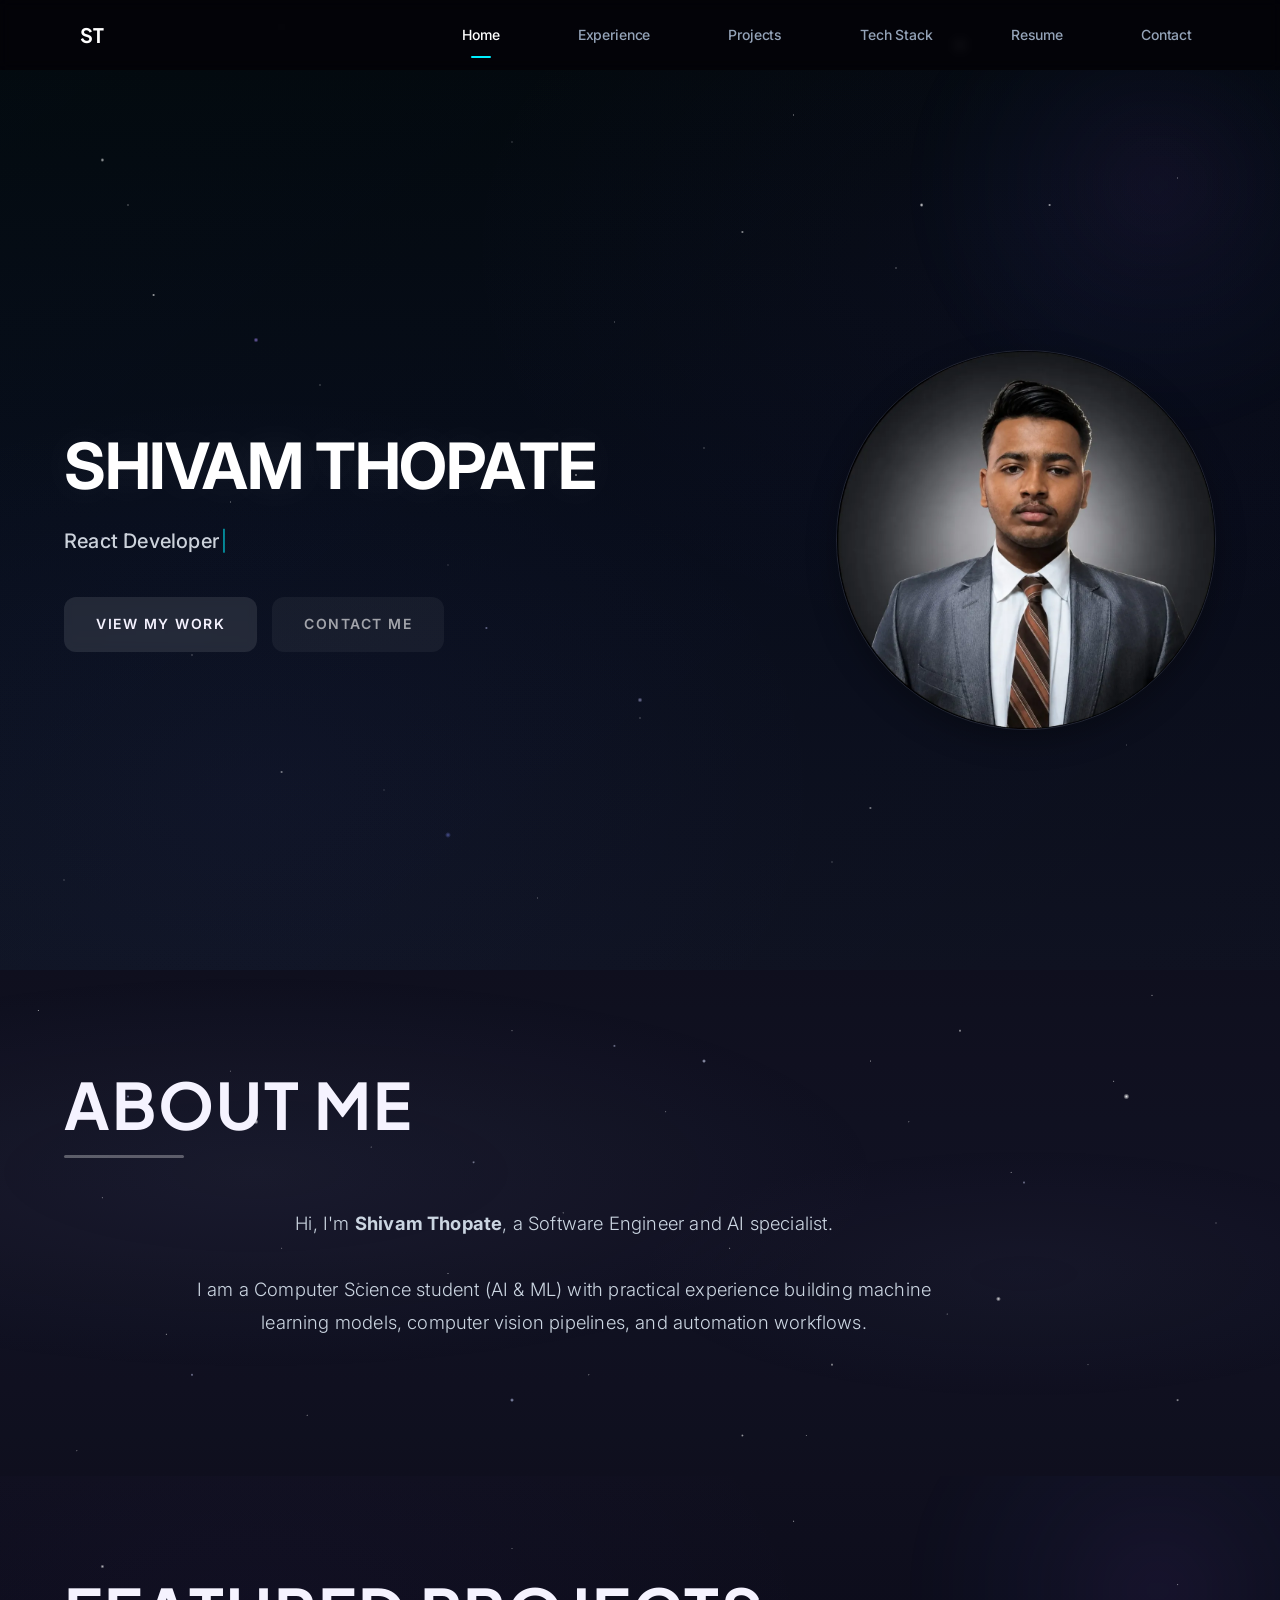
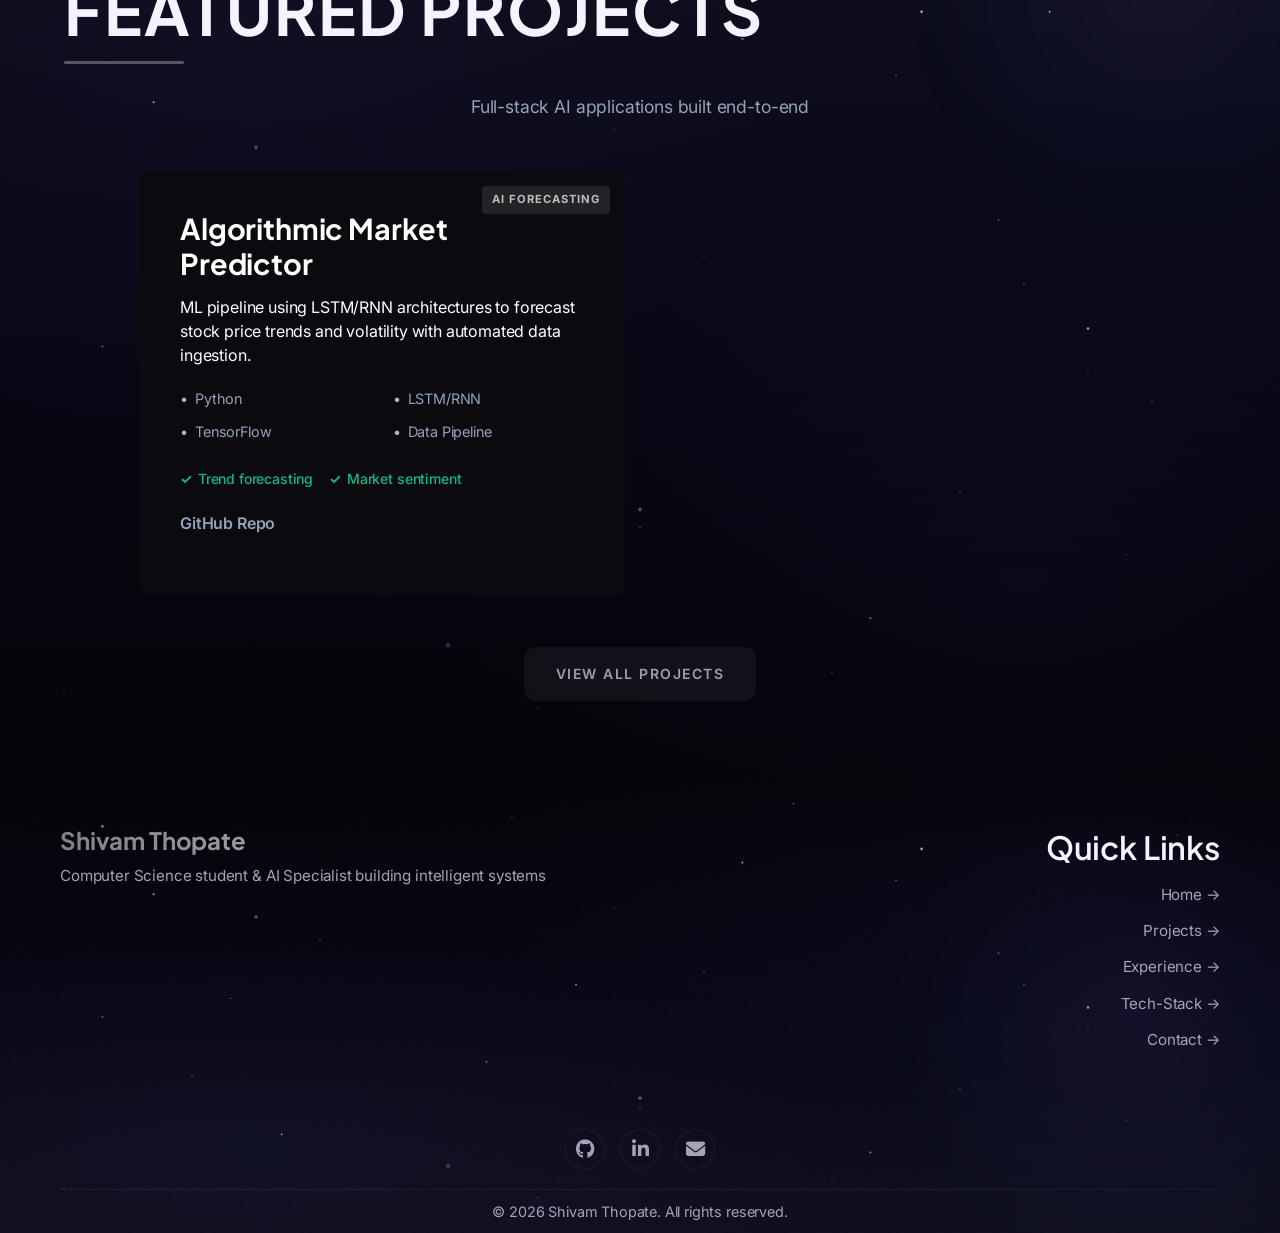
==== commit fa1be00a: "Performance optimizations, clean up files, and update projects" ====
--- a/index.html
+++ b/index.html
@@ -4,7 +4,6 @@
   <meta charset="UTF-8">
   <meta http-equiv="X-UA-Compatible" content="IE=edge">
   <meta name="viewport" content="width=device-width, initial-scale=1.0, viewport-fit=cover">
-
   <!-- Primary SEO Meta Tags -->
   <title>Shivam Thopate | Portfolio</title>
   <meta name="description" content="Portfolio of Shivam Thopate, a Software Engineer & AI Specialist.">
@@ -13,53 +12,50 @@
   <meta name="application-name" content="Shivam Thopate Portfolio">
   <meta name="apple-mobile-web-app-title" content="Shivam Thopate">
   <meta name="robots" content="index, follow">
-
   <!-- Google Search Console Verification -->
   <meta name="google-site-verification" content="OGYdo1dRANcIHixd3IMehgqKYTwDNxTdDMfM6Z2a3nI" />
-
   <!-- Additional SEO Meta Tags -->
   <meta name="geo.region" content="IN-MH" />
   <meta name="geo.placename" content="Pune, India" />
   <meta name="dcterms.created" content="2024-01-01" />
   <meta name="dcterms.modified" content="2026-04-13" />
-
   <!-- Canonical & Sitemap -->
   <link rel="canonical" href="https://ShivamThopate.github.io/portfolio/" />
   <link rel="sitemap" type="application/xml" title="Sitemap" href="https://ShivamThopate.github.io/portfolio/sitemap.xml" />
-
   <!-- rel="me" for IndieWeb / profile verification -->
   <link rel="me" href="https://github.com/ShivamThopate" />
   <link rel="me" href="https://www.linkedin.com/in/shivam-thopate-582119304" />
-
   <!-- Open Graph / Facebook -->
   <meta property="og:locale" content="en_US" />
   <meta property="og:type" content="website" />
   <meta property="og:title" content="Shivam Thopate | Portfolio" />
   <meta property="og:description" content="Portfolio of Shivam Thopate, Software Engineer and AI specialist." />
   <meta property="og:site_name" content="Shivam Thopate Portfolio" />
-
   <!-- Twitter Card -->
   <meta name="twitter:card" content="summary_large_image" />
   <meta name="twitter:title" content="Shivam Thopate | Portfolio" />
   <meta name="twitter:description" content="Portfolio of Shivam Thopate, Software Engineer and AI specialist." />
-
   <link rel="manifest" href="site.webmanifest" />
   <link rel="icon" type="image/x-icon" href="assets/favicon.ico" />
   <link rel="shortcut icon" type="image/x-icon" href="assets/favicon.ico" />
   <link rel="icon" type="image/png" sizes="192x192" href="assets/favicon.png" />
-  <link rel="icon" type="image/svg+xml" href="assets/favicon.svg" />
   <link rel="apple-touch-icon" sizes="180x180" href="assets/apple-touch-icon.png" />
-
   <!-- Performance Optimizations -->
   <link rel="preconnect" href="https://fonts.googleapis.com">
   <link rel="preconnect" href="https://fonts.gstatic.com" crossorigin>
-  <link rel="preload" as="image" href="assets/profile.jpg">
-  
+  <link rel="preload" as="image" href="assets/profile.webp">
   <!-- Styles & Fonts -->
   <link rel="stylesheet" href="assets/css/main.min.css?v=2">
-  <link href="https://fonts.googleapis.com/css2?family=Inter:wght@400;500;600;700&family=Plus+Jakarta+Sans:wght@500;600;700&display=swap" rel="stylesheet">
-  <link rel="stylesheet" href="https://cdn.jsdelivr.net/npm/@fortawesome/fontawesome-free@6.4.0/css/all.min.css">
-
+    <link rel="preconnect" href="https://fonts.googleapis.com">
+  <link rel="preconnect" href="https://fonts.gstatic.com" crossorigin>
+  <link rel="preconnect" href="https://cdn.jsdelivr.net">
+  <link rel="stylesheet" href="https://fonts.googleapis.com/css2?family=Inter:wght@400;500;600;700&family=Plus+Jakarta+Sans:wght@500;600;700&display=swap" media="print" onload="this.media='all'">
+  <noscript>
+    <link rel="stylesheet" href="https://fonts.googleapis.com/css2?family=Inter:wght@400;500;600;700&family=Plus+Jakarta+Sans:wght@500;600;700&display=swap">
+  </noscript>
+  <link rel="stylesheet" href="https://cdn.jsdelivr.net/npm/@fortawesome/fontawesome-free@6.4.0/css/all.min.css" media="print" onload="this.media='all'">
+  <noscript>
+  </noscript>
   <!-- Structured Data (JSON-LD) -->
   <script type="application/ld+json">
     {
@@ -174,10 +170,8 @@
 <body>
 <!-- Comet Layer -->
 <div id="comet-layer" aria-hidden="true"></div>
-
 <!-- Navigation Placeholder -->
 <div id="navbar-placeholder"></div>
-
 <!-- Hero Section -->
 <section class="hero">
   <div class="starfield">
@@ -200,7 +194,6 @@
     </div>
   </div>
 </section>
-
 <!-- About Section -->
 <section id="about" class="section about">
   <div class="starfield-grey">
@@ -221,7 +214,6 @@
     </div>
   </div>
 </section>
-
 <!-- Featured Projects Section -->
 <section id="featured-projects" class="section featured-projects-section">
   <div class="starfield">
@@ -255,41 +247,15 @@
           <a href="https://github.com/ShivamThopate/AI-quant-terminal-for-stock-predictions" class="package-link-secondary" target="_blank">GitHub Repo</a>
         </div>
       </div>
-      <!-- Eco-Kavach -->
-      <div class="package-card featured">
-        <div class="package-badge">WebAR & CV</div>
-        <div class="package-header">
-          <h3>Eco-Kavach</h3>
-        </div>
-        <p class="package-desc">Markerless WebAR system using COCO-SSD for real-time object detection with Three.js rendering overlay.</p>
-        <div class="package-features">
-          <span class="feature">JavaScript</span>
-          <span class="feature">Three.js</span>
-          <span class="feature">COCO-SSD</span>
-          <span class="feature">WebAR</span>
-        </div>
-        <div class="package-metrics">
-          <span class="metric">Real-time detection</span>
-          <span class="metric">Markerless AR</span>
-        </div>
-        <div class="package-links">
-          <a href="https://github.com/ShivamThopate/ecokavach13" class="package-link-secondary" target="_blank">GitHub Repo</a>
-        </div>
-      </div>
+
     </div>
     <div class="text-center">
       <a href="projects" class="btn btn-outline">VIEW ALL PROJECTS</a>
     </div>
   </div>
 </section>
-
-
-
 <!-- Footer Placeholder -->
 <div id="footer-placeholder"></div>
-
-<script src="assets/components.js"></script>
-<script src="assets/script.js"></script>
-<script src="assets/js/interactions.js" defer></script>
+<script src="assets/js/main.js" defer></script>
 </body>
-</html>
+</html>
--- a/assets/css/main.min.css
+++ b/assets/css/main.min.css
@@ -1,5 +1,5 @@
 /* --- base.css --- */
- :root{ --primary-charcoal:#0a0a0f;--secondary-charcoal:#12121a;--accent-gold:#00f0ff;--accent-gold-light:#80f8ff;--accent-gold-dark:#009099;--accent-indigo:#6366f1;--accent-indigo-light:#818cf8;--accent-indigo-dark:#4f46e5;--text-primary:#ffffff;--text-secondary:#e2e8f0;--text-muted:#94a3b8;--text-light:#cbd5e1;--bg-primary:#050508;--bg-secondary:#0a0a0f;--bg-card:#0f0f16;--success:#10b981;--border:#2d2d3f;--border-light:rgba(255, 255, 255, 0.08);--shadow-sm:0 1px 2px rgba(0, 0, 0, 0.08);--shadow-md:0 4px 6px rgba(0, 0, 0, 0.15);--shadow-lg:0 8px 24px rgba(0, 0, 0, 0.25);--shadow-xl:0 20px 40px rgba(0, 0, 0, 0.4);--space-1:8px;--space-2:16px;--space-3:24px;--space-4:32px;--space-5:40px;--space-6:48px;--space-8:64px;--space-10:80px;--space-12:96px;--space-16:128px;--font-ui:'Inter', -apple-system, BlinkMacSystemFont, 'Segoe UI', sans-serif;--font-heading:'Plus Jakarta Sans', -apple-system, BlinkMacSystemFont, 'Segoe UI', sans-serif;--text-xs:0.75rem;--text-sm:0.875rem;--text-base:1rem;--text-lg:1.125rem;--text-xl:1.25rem;--text-2xl:1.5rem;--text-3xl:1.875rem;--text-4xl:2.25rem;--text-5xl:3rem;--text-6xl:3.75rem;--heading-1:clamp(2.5rem, 5vw, 4rem);--heading-2:clamp(2rem, 4vw, 3rem);--heading-3:clamp(1.5rem, 3vw, 2rem);--heading-4:clamp(1.25rem, 2.5vw, 1.5rem);--leading-tight:1.2;--leading-normal:1.5;--leading-relaxed:1.6;--leading-loose:1.8;--breakpoint-sm:480px;--breakpoint-md:768px;--breakpoint-lg:1024px;--breakpoint-xl:1280px;--container-sm:640px;--container-md:768px;--container-lg:1024px;--container-xl:1200px;--container-2xl:1400px;--duration-fast:180ms;--duration-normal:250ms;--duration-slow:350ms;--ease-professional:cubic-bezier(0.2, 0, 0, 1);--ease-smooth:cubic-bezier(0.4, 0, 0.2, 1);--primary:rgba(255, 255, 255, 0.7);--primary-dark:rgba(255, 255, 255, 0.5);--primary-light:rgba(255, 255, 255, 0.85);--dark:var(--bg-primary);--dark-light:var(--bg-secondary);--dark-card:var(--bg-card);--light:var(--text-primary);--gray:var(--text-muted);--gray-light:var(--text-light);--gradient-primary:linear-gradient(135deg, rgba(255,255,255,0.15) 0%, rgba(255,255,255,0.08) 100%);--gradient-card:linear-gradient(145deg, var(--bg-card) 0%, var(--bg-secondary) 100%);}html{ scroll-padding-top:80px;scroll-behavior:smooth;}::selection{ background:rgba(255, 255, 255, 0.2);color:white;}::-moz-selection{ background:rgba(255, 255, 255, 0.2);color:white;}.scroll-reveal{ opacity:0;transform:translateY(20px);transition:opacity var(--duration-normal) var(--ease-professional), transform var(--duration-normal) var(--ease-professional);}.scroll-reveal.revealed{ opacity:1;transform:translateY(0);}@media (prefers-reduced-motion:reduce){ *, *::before, *::after{ animation-duration:0.01ms !important;animation-iteration-count:1 !important;transition-duration:0.01ms !important;scroll-behavior:auto !important;}.scroll-reveal{ opacity:1;transform:none;}}.mt-1{ margin-top:var(--space-1);}.mt-2{ margin-top:var(--space-2);}.mt-3{ margin-top:var(--space-3);}.mt-4{ margin-top:var(--space-4);}.mt-6{ margin-top:var(--space-6);}.mt-8{ margin-top:var(--space-8);}.mb-1{ margin-bottom:var(--space-1);}.mb-2{ margin-bottom:var(--space-2);}.mb-3{ margin-bottom:var(--space-3);}.mb-4{ margin-bottom:var(--space-4);}.mb-6{ margin-bottom:var(--space-6);}.mb-8{ margin-bottom:var(--space-8);}.p-1{ padding:var(--space-1);}.p-2{ padding:var(--space-2);}.p-3{ padding:var(--space-3);}.p-4{ padding:var(--space-4);}.p-6{ padding:var(--space-6);}.p-8{ padding:var(--space-8);}*{ margin:0;padding:0;box-sizing:border-box;}body{ font-family:var(--font-ui), -apple-system, BlinkMacSystemFont, 'Segoe UI', Roboto, sans-serif;background:#030308;color:var(--text-primary);font-size:var(--text-base);line-height:var(--leading-relaxed);font-weight:400;letter-spacing:-0.01em;text-rendering:optimizeLegibility;-webkit-font-smoothing:antialiased;-moz-osx-font-smoothing:grayscale;overflow-x:hidden;}body::before, body::after{ content:'';position:fixed;top:0;left:0;width:200%;height:100%;pointer-events:none;z-index:0;}body::before{ background-image:radial-gradient(1px 1px at 2% 8%, rgba(255,255,255,0.5), transparent), radial-gradient(1px 1px at 7% 22%, rgba(255,255,255,0.4), transparent), radial-gradient(1px 1px at 11% 45%, rgba(255,255,255,0.35), transparent), radial-gradient(1px 1px at 15% 68%, rgba(255,255,255,0.4), transparent), radial-gradient(1px 1px at 19% 12%, rgba(255,255,255,0.3), transparent), radial-gradient(1px 1px at 23% 82%, rgba(255,255,255,0.45), transparent), radial-gradient(1px 1px at 27% 35%, rgba(255,255,255,0.3), transparent), radial-gradient(1px 1px at 31% 58%, rgba(255,255,255,0.4), transparent), radial-gradient(1px 1px at 35% 5%, rgba(255,255,255,0.35), transparent), radial-gradient(1px 1px at 39% 92%, rgba(255,255,255,0.3), transparent), radial-gradient(1px 1px at 43% 28%, rgba(255,255,255,0.5), transparent), radial-gradient(1px 1px at 47% 72%, rgba(255,255,255,0.35), transparent), radial-gradient(1px 1px at 51% 15%, rgba(255,255,255,0.4), transparent), radial-gradient(1px 1px at 55% 48%, rgba(255,255,255,0.3), transparent), radial-gradient(1px 1px at 59% 85%, rgba(255,255,255,0.45), transparent), radial-gradient(1px 1px at 63% 38%, rgba(255,255,255,0.3), transparent), radial-gradient(1px 1px at 67% 62%, rgba(255,255,255,0.4), transparent), radial-gradient(1px 1px at 71% 8%, rgba(255,255,255,0.35), transparent), radial-gradient(1px 1px at 75% 78%, rgba(255,255,255,0.3), transparent), radial-gradient(1px 1px at 79% 25%, rgba(255,255,255,0.5), transparent), radial-gradient(1px 1px at 83% 55%, rgba(255,255,255,0.35), transparent), radial-gradient(1px 1px at 87% 42%, rgba(255,255,255,0.4), transparent), radial-gradient(1px 1px at 91% 88%, rgba(255,255,255,0.3), transparent), radial-gradient(1px 1px at 95% 18%, rgba(255,255,255,0.45), transparent), radial-gradient(1px 1px at 4% 52%, rgba(255,255,255,0.3), transparent), radial-gradient(1px 1px at 16% 95%, rgba(255,255,255,0.35), transparent), radial-gradient(1px 1px at 33% 75%, rgba(255,255,255,0.4), transparent), radial-gradient(1px 1px at 52% 32%, rgba(255,255,255,0.3), transparent), radial-gradient(1px 1px at 68% 90%, rgba(255,255,255,0.35), transparent), radial-gradient(1px 1px at 86% 10%, rgba(255,255,255,0.4), transparent), radial-gradient(1px 1px at 98% 65%, rgba(255,255,255,0.3), transparent), radial-gradient(1px 1px at 10% 30%, rgba(255,255,255,0.35), transparent), radial-gradient(1px 1px at 44% 55%, rgba(255,255,255,0.4), transparent), radial-gradient(1px 1px at 76% 45%, rgba(255,255,255,0.3), transparent), radial-gradient(1px 1px at 22% 3%, rgba(255,255,255,0.5), transparent), radial-gradient(1px 1px at 60% 20%, rgba(255,255,255,0.35), transparent);background-size:50% 100%;animation:starDrift 180s linear infinite;}body::after{ background-image:radial-gradient(2px 2px at 5% 12%, rgba(255,255,255,0.7), transparent), radial-gradient(2.5px 2.5px at 14% 45%, rgba(200,200,255,0.6), transparent), radial-gradient(2px 2px at 22% 78%, rgba(255,255,255,0.65), transparent), radial-gradient(2.5px 2.5px at 30% 25%, rgba(167,139,250,0.5), transparent), radial-gradient(2px 2px at 38% 60%, rgba(255,255,255,0.7), transparent), radial-gradient(3px 3px at 45% 88%, rgba(129,140,248,0.45), transparent), radial-gradient(2px 2px at 53% 8%, rgba(255,255,255,0.6), transparent), radial-gradient(2.5px 2.5px at 62% 42%, rgba(200,200,255,0.55), transparent), radial-gradient(2px 2px at 70% 72%, rgba(255,255,255,0.65), transparent), radial-gradient(2.5px 2.5px at 78% 18%, rgba(167,139,250,0.5), transparent), radial-gradient(2px 2px at 85% 55%, rgba(255,255,255,0.6), transparent), radial-gradient(3px 3px at 92% 82%, rgba(129,140,248,0.4), transparent), radial-gradient(2px 2px at 8% 65%, rgba(255,255,255,0.55), transparent), radial-gradient(2.5px 2.5px at 35% 35%, rgba(200,200,255,0.5), transparent), radial-gradient(2px 2px at 58% 92%, rgba(255,255,255,0.6), transparent), radial-gradient(2.5px 2.5px at 75% 5%, rgba(255,255,255,0.7), transparent), radial-gradient(2px 2px at 48% 50%, rgba(167,139,250,0.45), transparent), radial-gradient(3px 3px at 18% 28%, rgba(255,255,255,0.6), transparent), radial-gradient(2px 2px at 88% 38%, rgba(200,200,255,0.55), transparent), radial-gradient(2.5px 2.5px at 42% 15%, rgba(255,255,255,0.65), transparent);background-size:50% 100%;animation:starDrift 120s linear infinite;}@keyframes starDrift{ 0%{ transform:translateX(0);}100%{ transform:translateX(-50%);}}@keyframes starDriftRev{ 0%{ transform:translateX(-50%);}100%{ transform:translateX(0);}}body.stars-move-right::before{ animation:starDriftRev 180s linear infinite;}body.stars-move-right::after{ animation:starDriftRev 120s linear infinite;}body > *:not(script){ position:relative;z-index:1;}.container{ width:100%;max-width:var(--container-xl);margin:0 auto;padding:0 var(--space-3);}@media (min-width:480px){ .container{ padding:0 var(--space-4);}}@media (min-width:768px){ .container{ padding:0 var(--space-6);}}@media (min-width:1280px){ .container{ max-width:var(--container-2xl);padding:0 var(--space-8);}}section{ padding:var(--space-12) 0 var(--space-10);}.section.projects, .section.experience, .section.contact, .section.tech-stack, .section.resume{ padding-top:var(--space-12);}.section-title{ font-family:var(--font-heading), -apple-system, BlinkMacSystemFont, 'Segoe UI', Roboto, sans-serif;font-size:var(--heading-1);margin-bottom:var(--space-8);position:relative;display:inline-block;font-weight:700;text-transform:uppercase;letter-spacing:2px;line-height:var(--leading-tight);background:none;-webkit-background-clip:unset;background-clip:unset;color:#f5f3ff;text-shadow:none;}.section-title::after{ content:'';position:absolute;bottom:-15px;left:0;width:120px;height:3px;background:rgba(255, 255, 255, 0.3);border-radius:2px;box-shadow:none;}.subsection-title{ font-family:var(--font-heading), -apple-system, BlinkMacSystemFont, 'Segoe UI', Roboto, sans-serif;font-size:var(--heading-3);margin:var(--space-8) 0 var(--space-4);color:var(--text-primary);position:relative;padding-left:var(--space-2);text-transform:uppercase;letter-spacing:1px;font-weight:600;line-height:var(--leading-tight);border-left:5px solid rgba(255, 255, 255, 0.2);}h1, h2, h3, h4, h5, h6{ font-family:var(--font-heading), -apple-system, BlinkMacSystemFont, 'Segoe UI', Roboto, sans-serif;font-weight:600;line-height:var(--leading-tight);margin:0;color:var(--text-primary);}h1{ font-size:var(--heading-1);font-weight:700;}h2{ font-size:var(--heading-2);font-weight:600;}h3{ font-size:var(--heading-3);font-weight:600;}h4{ font-size:var(--heading-4);font-weight:600;}p{ font-family:var(--font-ui), -apple-system, BlinkMacSystemFont, 'Segoe UI', Roboto, sans-serif;font-size:var(--text-base);line-height:var(--leading-relaxed);color:var(--text-secondary);margin:0 0 var(--space-3) 0;max-width:68ch;}@media (min-width:768px){ p{ font-size:var(--text-lg);}}.gradient-text{ background:linear-gradient(90deg, rgba(255,255,255,0.95) 0%, rgba(255,255,255,0.6) 100%);-webkit-background-clip:text;background-clip:text;color:transparent;display:inline-block;}.text-center{ text-align:center;}
+ :root{ --primary-charcoal:#0a0a0f;--secondary-charcoal:#12121a;--accent-gold:#00f0ff;--accent-gold-light:#80f8ff;--accent-gold-dark:#009099;--accent-indigo:#6366f1;--accent-indigo-light:#818cf8;--accent-indigo-dark:#4f46e5;--text-primary:#ffffff;--text-secondary:#e2e8f0;--text-muted:#94a3b8;--text-light:#cbd5e1;--bg-primary:#050508;--bg-secondary:#0a0a0f;--bg-card:#0f0f16;--success:#10b981;--border:#2d2d3f;--border-light:rgba(255, 255, 255, 0.08);--shadow-sm:0 1px 2px rgba(0, 0, 0, 0.08);--shadow-md:0 4px 6px rgba(0, 0, 0, 0.15);--shadow-lg:0 8px 24px rgba(0, 0, 0, 0.25);--shadow-xl:0 20px 40px rgba(0, 0, 0, 0.4);--space-1:8px;--space-2:16px;--space-3:24px;--space-4:32px;--space-5:40px;--space-6:48px;--space-8:64px;--space-10:80px;--space-12:96px;--space-16:128px;--font-ui:'Inter', -apple-system, BlinkMacSystemFont, 'Segoe UI', sans-serif;--font-heading:'Plus Jakarta Sans', -apple-system, BlinkMacSystemFont, 'Segoe UI', sans-serif;--text-xs:0.75rem;--text-sm:0.875rem;--text-base:1rem;--text-lg:1.125rem;--text-xl:1.25rem;--text-2xl:1.5rem;--text-3xl:1.875rem;--text-4xl:2.25rem;--text-5xl:3rem;--text-6xl:3.75rem;--heading-1:clamp(2.5rem, 5vw, 4rem);--heading-2:clamp(2rem, 4vw, 3rem);--heading-3:clamp(1.5rem, 3vw, 2rem);--heading-4:clamp(1.25rem, 2.5vw, 1.5rem);--leading-tight:1.2;--leading-normal:1.5;--leading-relaxed:1.6;--leading-loose:1.8;--breakpoint-sm:480px;--breakpoint-md:768px;--breakpoint-lg:1024px;--breakpoint-xl:1280px;--container-sm:640px;--container-md:768px;--container-lg:1024px;--container-xl:1200px;--container-2xl:1400px;--duration-fast:180ms;--duration-normal:250ms;--duration-slow:350ms;--ease-professional:cubic-bezier(0.2, 0, 0, 1);--ease-smooth:cubic-bezier(0.4, 0, 0.2, 1);--primary:rgba(255, 255, 255, 0.7);--primary-dark:rgba(255, 255, 255, 0.5);--primary-light:rgba(255, 255, 255, 0.85);--dark:var(--bg-primary);--dark-light:var(--bg-secondary);--dark-card:var(--bg-card);--light:var(--text-primary);--gray:var(--text-muted);--gray-light:var(--text-light);--gradient-primary:linear-gradient(135deg, rgba(255,255,255,0.15) 0%, rgba(255,255,255,0.08) 100%);--gradient-card:linear-gradient(145deg, var(--bg-card) 0%, var(--bg-secondary) 100%);}html{ scroll-padding-top:80px;scroll-behavior:smooth;}::selection{ background:rgba(255, 255, 255, 0.2);color:white;}::-moz-selection{ background:rgba(255, 255, 255, 0.2);color:white;}.scroll-reveal{ opacity:0;transform:translateY(20px);transition:opacity var(--duration-normal) var(--ease-professional), transform var(--duration-normal) var(--ease-professional);}.scroll-reveal.revealed{ opacity:1;transform:translateY(0);}@media (prefers-reduced-motion:reduce){ *, *::before, *::after{ animation-duration:0.01ms !important;animation-iteration-count:1 !important;transition-duration:0.01ms !important;scroll-behavior:auto !important;}.scroll-reveal{ opacity:1;transform:none;}}.mt-1{ margin-top:var(--space-1);}.mt-2{ margin-top:var(--space-2);}.mt-3{ margin-top:var(--space-3);}.mt-4{ margin-top:var(--space-4);}.mt-6{ margin-top:var(--space-6);}.mt-8{ margin-top:var(--space-8);}.mb-1{ margin-bottom:var(--space-1);}.mb-2{ margin-bottom:var(--space-2);}.mb-3{ margin-bottom:var(--space-3);}.mb-4{ margin-bottom:var(--space-4);}.mb-6{ margin-bottom:var(--space-6);}.mb-8{ margin-bottom:var(--space-8);}.p-1{ padding:var(--space-1);}.p-2{ padding:var(--space-2);}.p-3{ padding:var(--space-3);}.p-4{ padding:var(--space-4);}.p-6{ padding:var(--space-6);}.p-8{ padding:var(--space-8);}*{ margin:0;padding:0;box-sizing:border-box;}body{ font-family:var(--font-ui), -apple-system, BlinkMacSystemFont, 'Segoe UI', Roboto, sans-serif;background:#030308;color:var(--text-primary);font-size:var(--text-base);line-height:var(--leading-relaxed);font-weight:400;letter-spacing:-0.01em;text-rendering:optimizeLegibility;-webkit-font-smoothing:antialiased;-moz-osx-font-smoothing:grayscale;overflow-x:hidden;}body::before, body::after{ content:'';position:fixed;top:0;left:0;width:200%;height:100%;pointer-events:none;z-index:0;}body::before{ background-image:radial-gradient(1px 1px at 2% 8%, rgba(255,255,255,0.5), transparent), radial-gradient(1px 1px at 7% 22%, rgba(255,255,255,0.4), transparent), radial-gradient(1px 1px at 11% 45%, rgba(255,255,255,0.35), transparent), radial-gradient(1px 1px at 15% 68%, rgba(255,255,255,0.4), transparent), radial-gradient(1px 1px at 19% 12%, rgba(255,255,255,0.3), transparent), radial-gradient(1px 1px at 23% 82%, rgba(255,255,255,0.45), transparent), radial-gradient(1px 1px at 27% 35%, rgba(255,255,255,0.3), transparent), radial-gradient(1px 1px at 31% 58%, rgba(255,255,255,0.4), transparent), radial-gradient(1px 1px at 35% 5%, rgba(255,255,255,0.35), transparent), radial-gradient(1px 1px at 39% 92%, rgba(255,255,255,0.3), transparent), radial-gradient(1px 1px at 43% 28%, rgba(255,255,255,0.5), transparent), radial-gradient(1px 1px at 47% 72%, rgba(255,255,255,0.35), transparent), radial-gradient(1px 1px at 51% 15%, rgba(255,255,255,0.4), transparent), radial-gradient(1px 1px at 55% 48%, rgba(255,255,255,0.3), transparent), radial-gradient(1px 1px at 59% 85%, rgba(255,255,255,0.45), transparent), radial-gradient(1px 1px at 63% 38%, rgba(255,255,255,0.3), transparent), radial-gradient(1px 1px at 67% 62%, rgba(255,255,255,0.4), transparent), radial-gradient(1px 1px at 71% 8%, rgba(255,255,255,0.35), transparent), radial-gradient(1px 1px at 75% 78%, rgba(255,255,255,0.3), transparent), radial-gradient(1px 1px at 79% 25%, rgba(255,255,255,0.5), transparent), radial-gradient(1px 1px at 83% 55%, rgba(255,255,255,0.35), transparent), radial-gradient(1px 1px at 87% 42%, rgba(255,255,255,0.4), transparent), radial-gradient(1px 1px at 91% 88%, rgba(255,255,255,0.3), transparent), radial-gradient(1px 1px at 95% 18%, rgba(255,255,255,0.45), transparent), radial-gradient(1px 1px at 4% 52%, rgba(255,255,255,0.3), transparent), radial-gradient(1px 1px at 16% 95%, rgba(255,255,255,0.35), transparent), radial-gradient(1px 1px at 33% 75%, rgba(255,255,255,0.4), transparent), radial-gradient(1px 1px at 52% 32%, rgba(255,255,255,0.3), transparent), radial-gradient(1px 1px at 68% 90%, rgba(255,255,255,0.35), transparent), radial-gradient(1px 1px at 86% 10%, rgba(255,255,255,0.4), transparent), radial-gradient(1px 1px at 98% 65%, rgba(255,255,255,0.3), transparent), radial-gradient(1px 1px at 10% 30%, rgba(255,255,255,0.35), transparent), radial-gradient(1px 1px at 44% 55%, rgba(255,255,255,0.4), transparent), radial-gradient(1px 1px at 76% 45%, rgba(255,255,255,0.3), transparent), radial-gradient(1px 1px at 22% 3%, rgba(255,255,255,0.5), transparent), radial-gradient(1px 1px at 60% 20%, rgba(255,255,255,0.35), transparent);background-size:50% 100%;animation:starDrift 180s linear infinite;}body::after{ background-image:radial-gradient(2px 2px at 5% 12%, rgba(255,255,255,0.7), transparent), radial-gradient(2.5px 2.5px at 14% 45%, rgba(200,200,255,0.6), transparent), radial-gradient(2px 2px at 22% 78%, rgba(255,255,255,0.65), transparent), radial-gradient(2.5px 2.5px at 30% 25%, rgba(167,139,250,0.5), transparent), radial-gradient(2px 2px at 38% 60%, rgba(255,255,255,0.7), transparent), radial-gradient(3px 3px at 45% 88%, rgba(129,140,248,0.45), transparent), radial-gradient(2px 2px at 53% 8%, rgba(255,255,255,0.6), transparent), radial-gradient(2.5px 2.5px at 62% 42%, rgba(200,200,255,0.55), transparent), radial-gradient(2px 2px at 70% 72%, rgba(255,255,255,0.65), transparent), radial-gradient(2.5px 2.5px at 78% 18%, rgba(167,139,250,0.5), transparent), radial-gradient(2px 2px at 85% 55%, rgba(255,255,255,0.6), transparent), radial-gradient(3px 3px at 92% 82%, rgba(129,140,248,0.4), transparent), radial-gradient(2px 2px at 8% 65%, rgba(255,255,255,0.55), transparent), radial-gradient(2.5px 2.5px at 35% 35%, rgba(200,200,255,0.5), transparent), radial-gradient(2px 2px at 58% 92%, rgba(255,255,255,0.6), transparent), radial-gradient(2.5px 2.5px at 75% 5%, rgba(255,255,255,0.7), transparent), radial-gradient(2px 2px at 48% 50%, rgba(167,139,250,0.45), transparent), radial-gradient(3px 3px at 18% 28%, rgba(255,255,255,0.6), transparent), radial-gradient(2px 2px at 88% 38%, rgba(200,200,255,0.55), transparent), radial-gradient(2.5px 2.5px at 42% 15%, rgba(255,255,255,0.65), transparent);background-size:50% 100%;animation:starDrift 120s linear infinite;}@keyframes starDrift{ 0%{ transform:translateX(0);}100%{ transform:translateX(-50%);}}@keyframes starDriftRev{ 0%{ transform:translateX(-50%);}100%{ transform:translateX(0);}}body.stars-move-right::before{ animation:starDriftRev 180s linear infinite;}body.stars-move-right::after{ animation:starDriftRev 120s linear infinite;}body > *:not(script){ position:relative;z-index:1;}.container{ width:100%;max-width:var(--container-xl);margin:0 auto;padding:0 var(--space-3);}@media (min-width:480px){ .container{ padding:0 var(--space-4);}}@media (min-width:768px){ .container{ padding:0 var(--space-6);}}@media (min-width:1280px){ .container{ max-width:var(--container-2xl);padding:0 var(--space-8);}}section{ padding:var(--space-12) 0 var(--space-10);}.section.projects, .section.experience, .section.contact, .section.tech-stack, .section.resume{ padding-top:var(--space-12);}.section-title{ font-family:var(--font-heading), -apple-system, BlinkMacSystemFont, 'Segoe UI', Roboto, sans-serif;font-size:var(--heading-1);margin-bottom:var(--space-8);position:relative;display:inline-block;font-weight:700;text-transform:uppercase;letter-spacing:2px;line-height:var(--leading-tight);background:none;-webkit-background-clip:unset;background-clip:unset;color:#f5f3ff;text-shadow:none;}.section-title::after{ content:'';position:absolute;bottom:-15px;left:0;width:120px;height:3px;background:rgba(255, 255, 255, 0.3);border-radius:2px;box-shadow:none;}.subsection-title{ font-family:var(--font-heading), -apple-system, BlinkMacSystemFont, 'Segoe UI', Roboto, sans-serif;font-size:var(--heading-3);margin:var(--space-8) 0 var(--space-4);color:var(--text-primary);position:relative;padding-left:var(--space-2);text-transform:uppercase;letter-spacing:1px;font-weight:600;line-height:var(--leading-tight);border-left:5px solid rgba(255, 255, 255, 0.2);}h1, h2, h3, h4, h5, h6{ font-family:var(--font-heading), -apple-system, BlinkMacSystemFont, 'Segoe UI', Roboto, sans-serif;font-weight:600;line-height:var(--leading-tight);margin:0;color:var(--text-primary);}h1{ font-size:var(--heading-1);font-weight:700;}h2{ font-size:var(--heading-2);font-weight:600;}h3{ font-size:var(--heading-3);font-weight:600;}h4{ font-size:var(--heading-4);font-weight:600;}p{ font-family:var(--font-ui), -apple-system, BlinkMacSystemFont, 'Segoe UI', Roboto, sans-serif;font-size:var(--text-base);line-height:var(--leading-relaxed);color:var(--text-secondary);margin:0 0 var(--space-3) 0;max-width:68ch;}@media (min-width:768px){ p{ font-size:var(--text-lg);}}.gradient-text{ background:linear-gradient(90deg, rgba(255,255,255,0.95) 0%, rgba(255,255,255,0.6) 100%);-webkit-background-clip:text;background-clip:text;color:transparent;display:inline-block;}.text-center{ text-align:center;}#navbar-placeholder{ min-height:70px;width:100%;}#footer-placeholder{ min-height:250px;width:100%;}#navbar-placeholder:empty, #footer-placeholder:empty{ background:linear-gradient(90deg, #1a1a2e 0%, #16213e 50%, #1a1a2e 100%);background-size:200% 100%;animation:pulse 1.5s infinite;}@keyframes pulse{ 0%{ background-position:200% 0;}100%{ background-position:-200% 0;}}
 /* --- buttons.css --- */
  .btn{ display:inline-flex;align-items:center;justify-content:center;padding:var(--space-2) var(--space-4);border-radius:12px;font-family:var(--font-ui), -apple-system, BlinkMacSystemFont, 'Segoe UI', Roboto, sans-serif;font-weight:600;font-size:var(--text-sm);text-align:center;transition:transform, opacity, background-color, border-color, box-shadow, color var(--duration-normal) var(--ease-professional);cursor:pointer;text-transform:uppercase;letter-spacing:1.5px;position:relative;overflow:hidden;border:none;text-decoration:none;-webkit-tap-highlight-color:transparent;touch-action:manipulation;backdrop-filter:blur(4px);-webkit-backdrop-filter:blur(4px);min-height:48px;}.btn-primary{ background:rgba(255, 255, 255, 0.1);color:#f5f3ff;box-shadow:none;border:none;position:relative;z-index:1;}.btn-primary::before{ content:'';position:absolute;top:0;left:0;right:0;bottom:0;background:rgba(255, 255, 255, 0.08);opacity:0;transition:transform, opacity, background-color, border-color, box-shadow, color var(--duration-normal) var(--ease-professional);z-index:-1;border-radius:12px;}.btn-primary:hover, .btn-primary:active{ transform:translateY(-1px);background:rgba(255, 255, 255, 0.15);box-shadow:none;}.btn-primary:hover::before, .btn-primary:active::before{ opacity:1;}.btn-secondary{ background:rgba(255, 255, 255, 0.05);color:rgba(255, 255, 255, 0.6);border:none;backdrop-filter:none;-webkit-backdrop-filter:none;}.btn-secondary:hover, .btn-secondary:active{ background:rgba(255, 255, 255, 0.1);color:#f5f3ff;transform:translateY(-1px);box-shadow:none;}.btn-outline{ background:rgba(255, 255, 255, 0.05);color:rgba(255, 255, 255, 0.6);border:none;backdrop-filter:none;-webkit-backdrop-filter:none;}.btn-outline:hover, .btn-outline:active{ background:rgba(255, 255, 255, 0.1);color:#f5f3ff;transform:translateY(-1px);box-shadow:none;}@supports (-webkit-touch-callout:none){ .btn{ padding:18px 32px;min-height:52px;}}@media (max-width:480px){ .btn{ padding:var(--space-2) var(--space-3);font-size:var(--text-xs);}}@media (max-width:576px){ .btn{ width:100%;padding:18px 20px;font-size:0.85rem;min-height:52px;}}
 /* --- navbar.css --- */
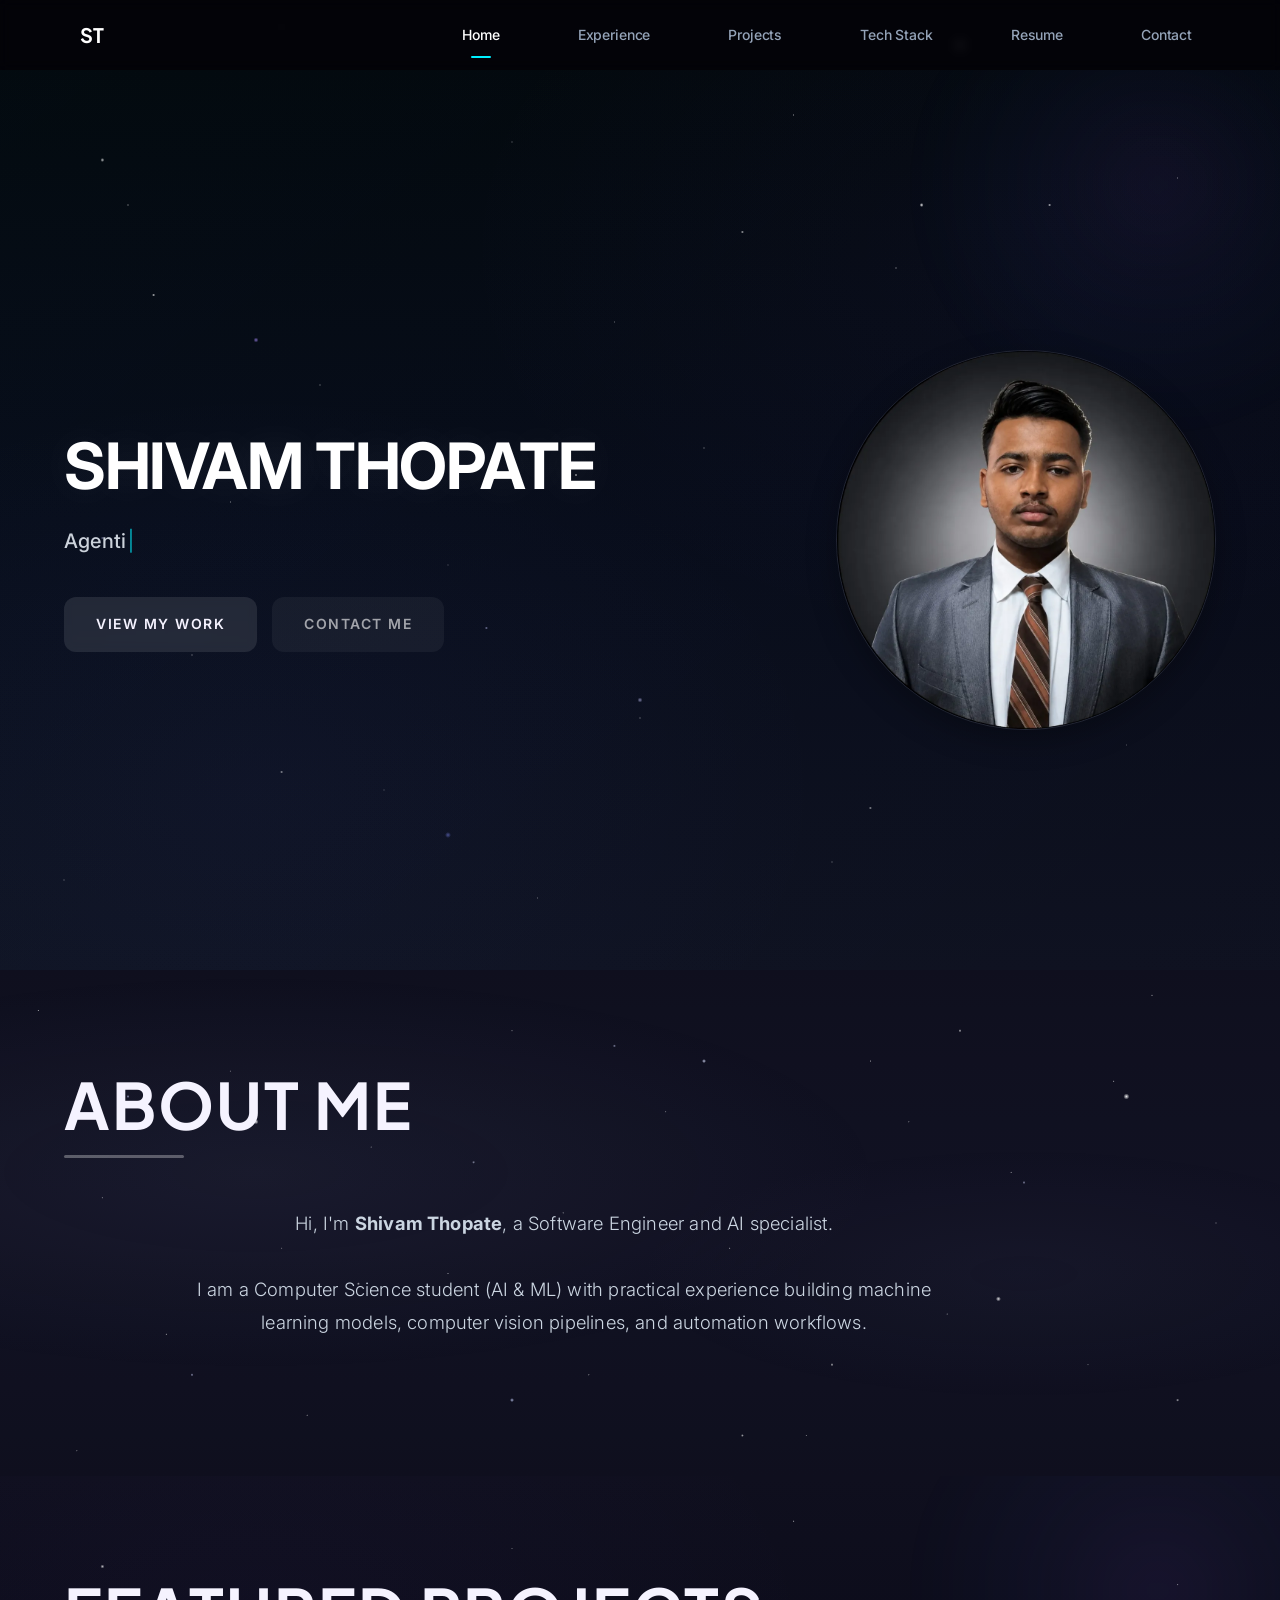
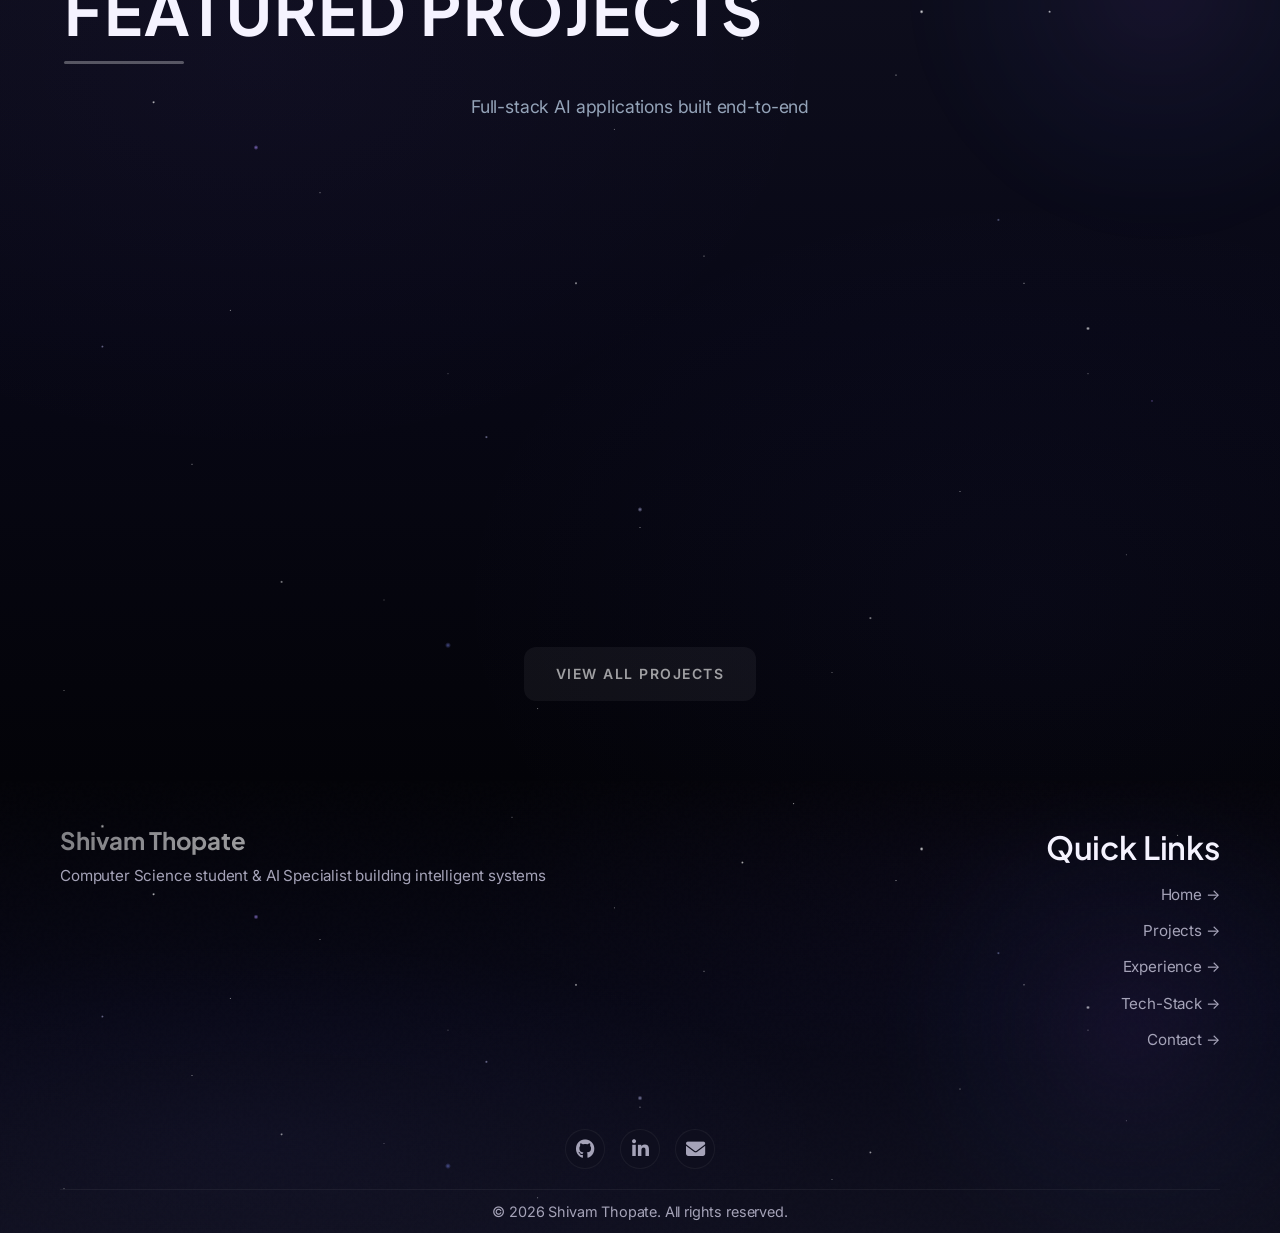
==== commit 82bddbe6: "Add E-Commerce Medical project to home page" ====
--- a/index.html
+++ b/index.html
@@ -248,6 +248,27 @@
         </div>
       </div>
 
+      <!-- E-Commerce Medical Website -->
+      <div class="package-card featured">
+        <div class="package-badge">Automation</div>
+        <div class="package-header">
+          <h3>E-Commerce Medical Website</h3>
+        </div>
+        <p class="package-desc">Digital solution streamlining medical store operations with billing efficiency, inventory tracking, and sales analytics.</p>
+        <div class="package-features">
+          <span class="feature">Python</span>
+          <span class="feature">SQL Database</span>
+          <span class="feature">Inventory Mgmt</span>
+          <span class="feature">UI/UX</span>
+        </div>
+        <div class="package-metrics">
+          <span class="metric">Automated Alerts</span>
+          <span class="metric">Efficient Billing</span>
+        </div>
+        <div class="package-links">
+          <a href="https://github.com/ShivamThopate/PADMAVATI-MEDICALS" class="package-link-secondary" target="_blank">GitHub Repo</a>
+        </div>
+      </div>
     </div>
     <div class="text-center">
       <a href="projects" class="btn btn-outline">VIEW ALL PROJECTS</a>
